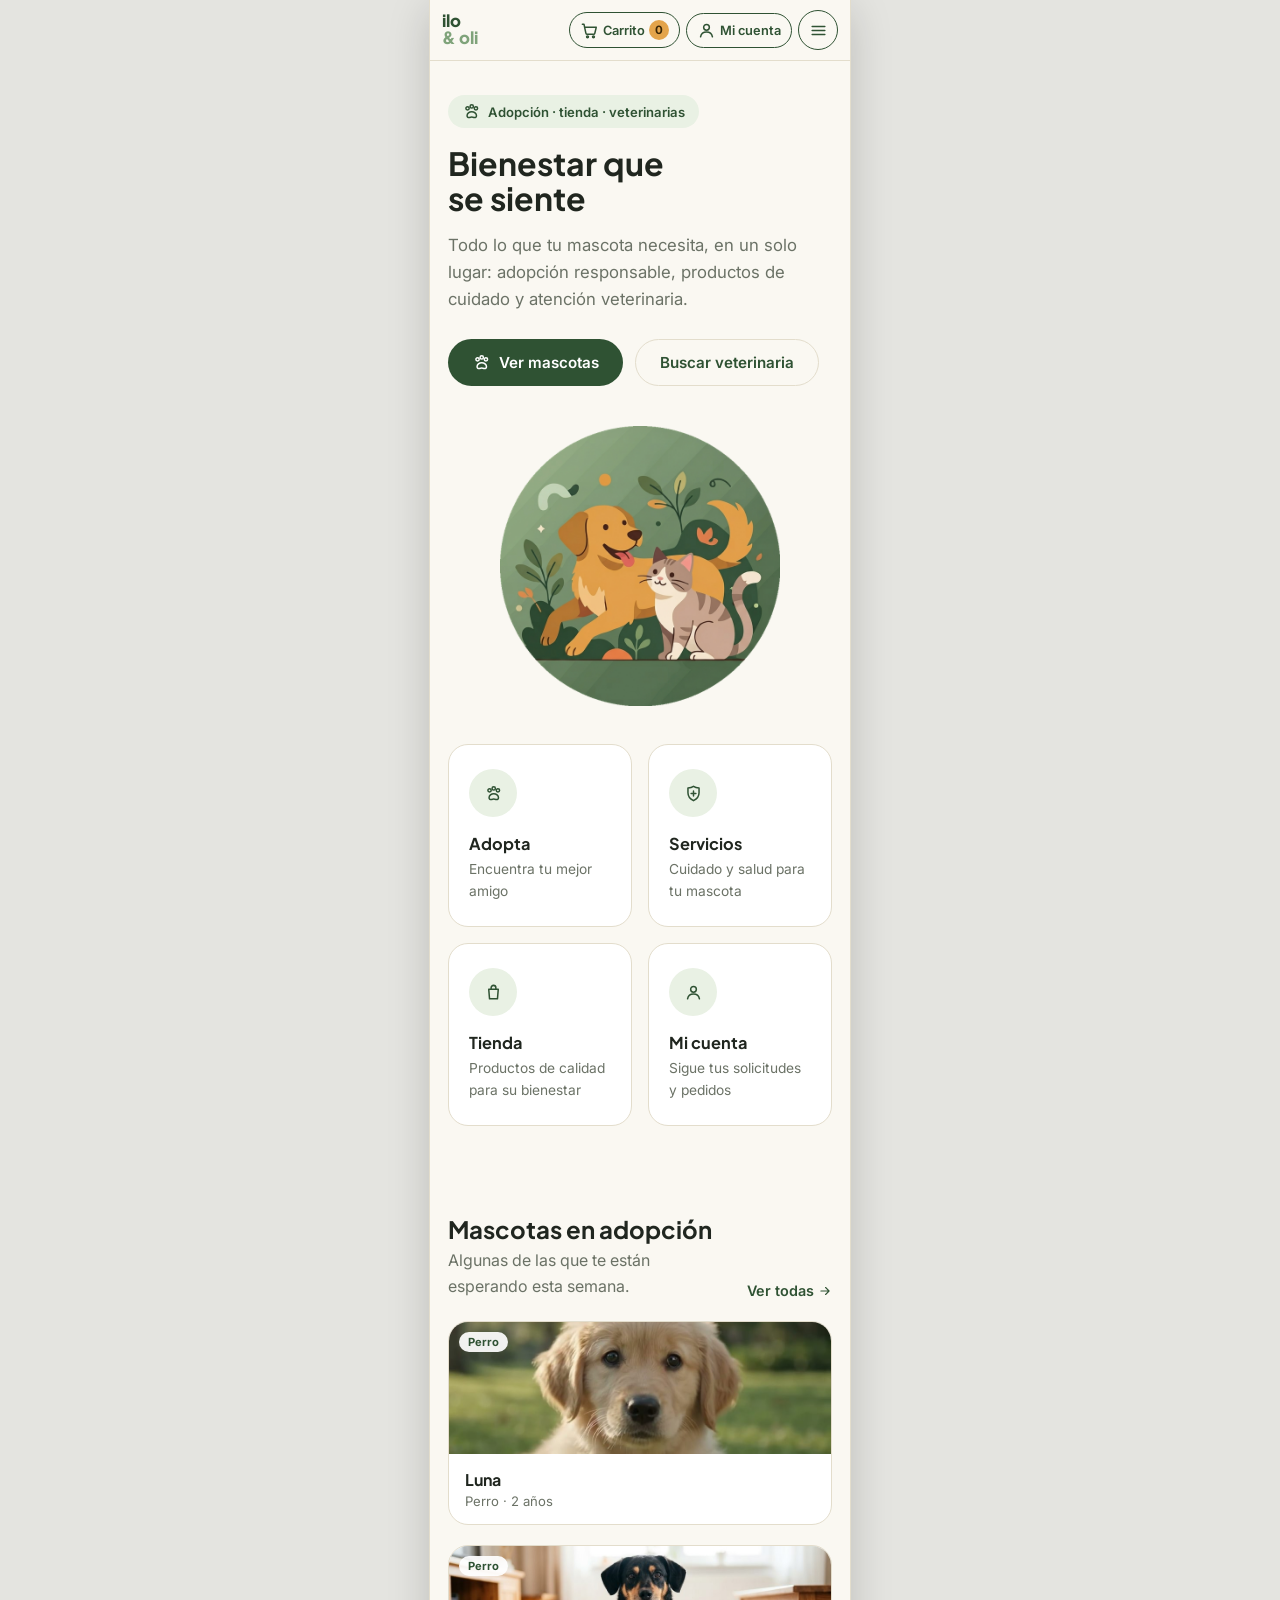
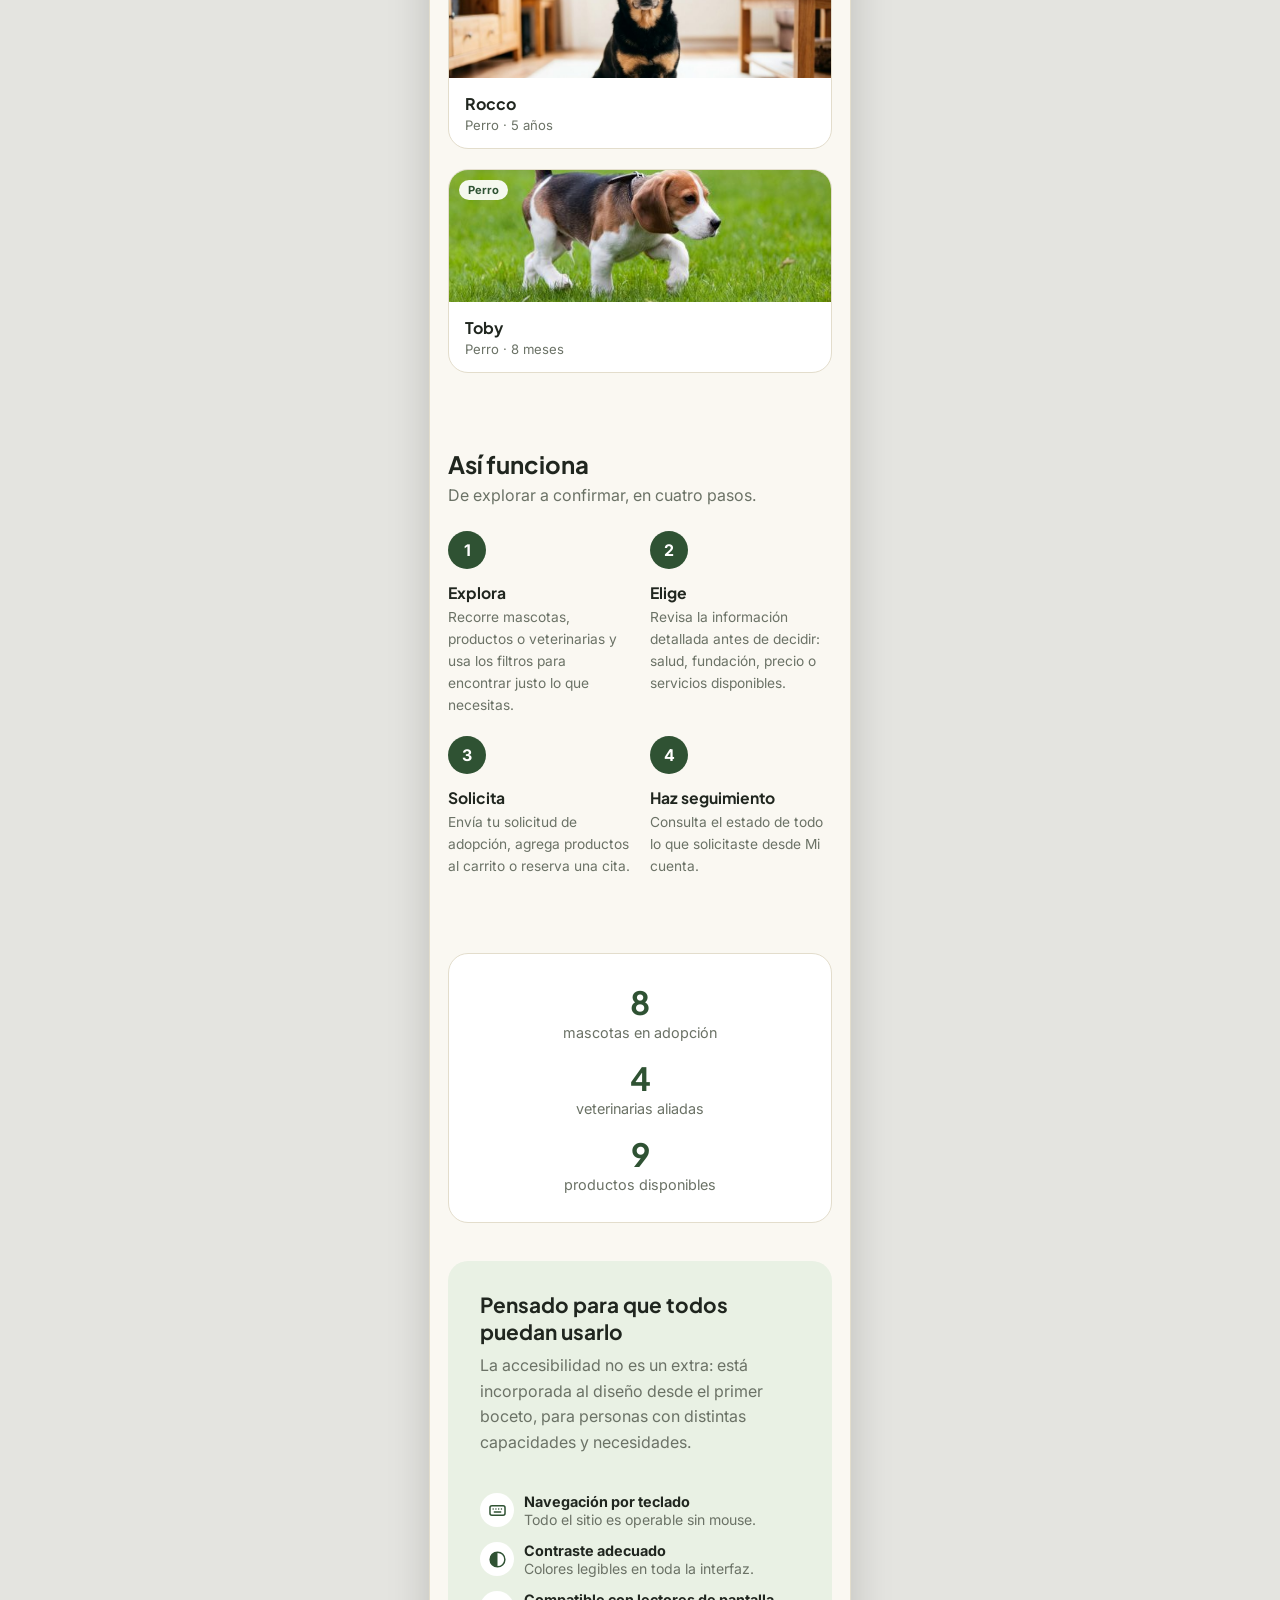
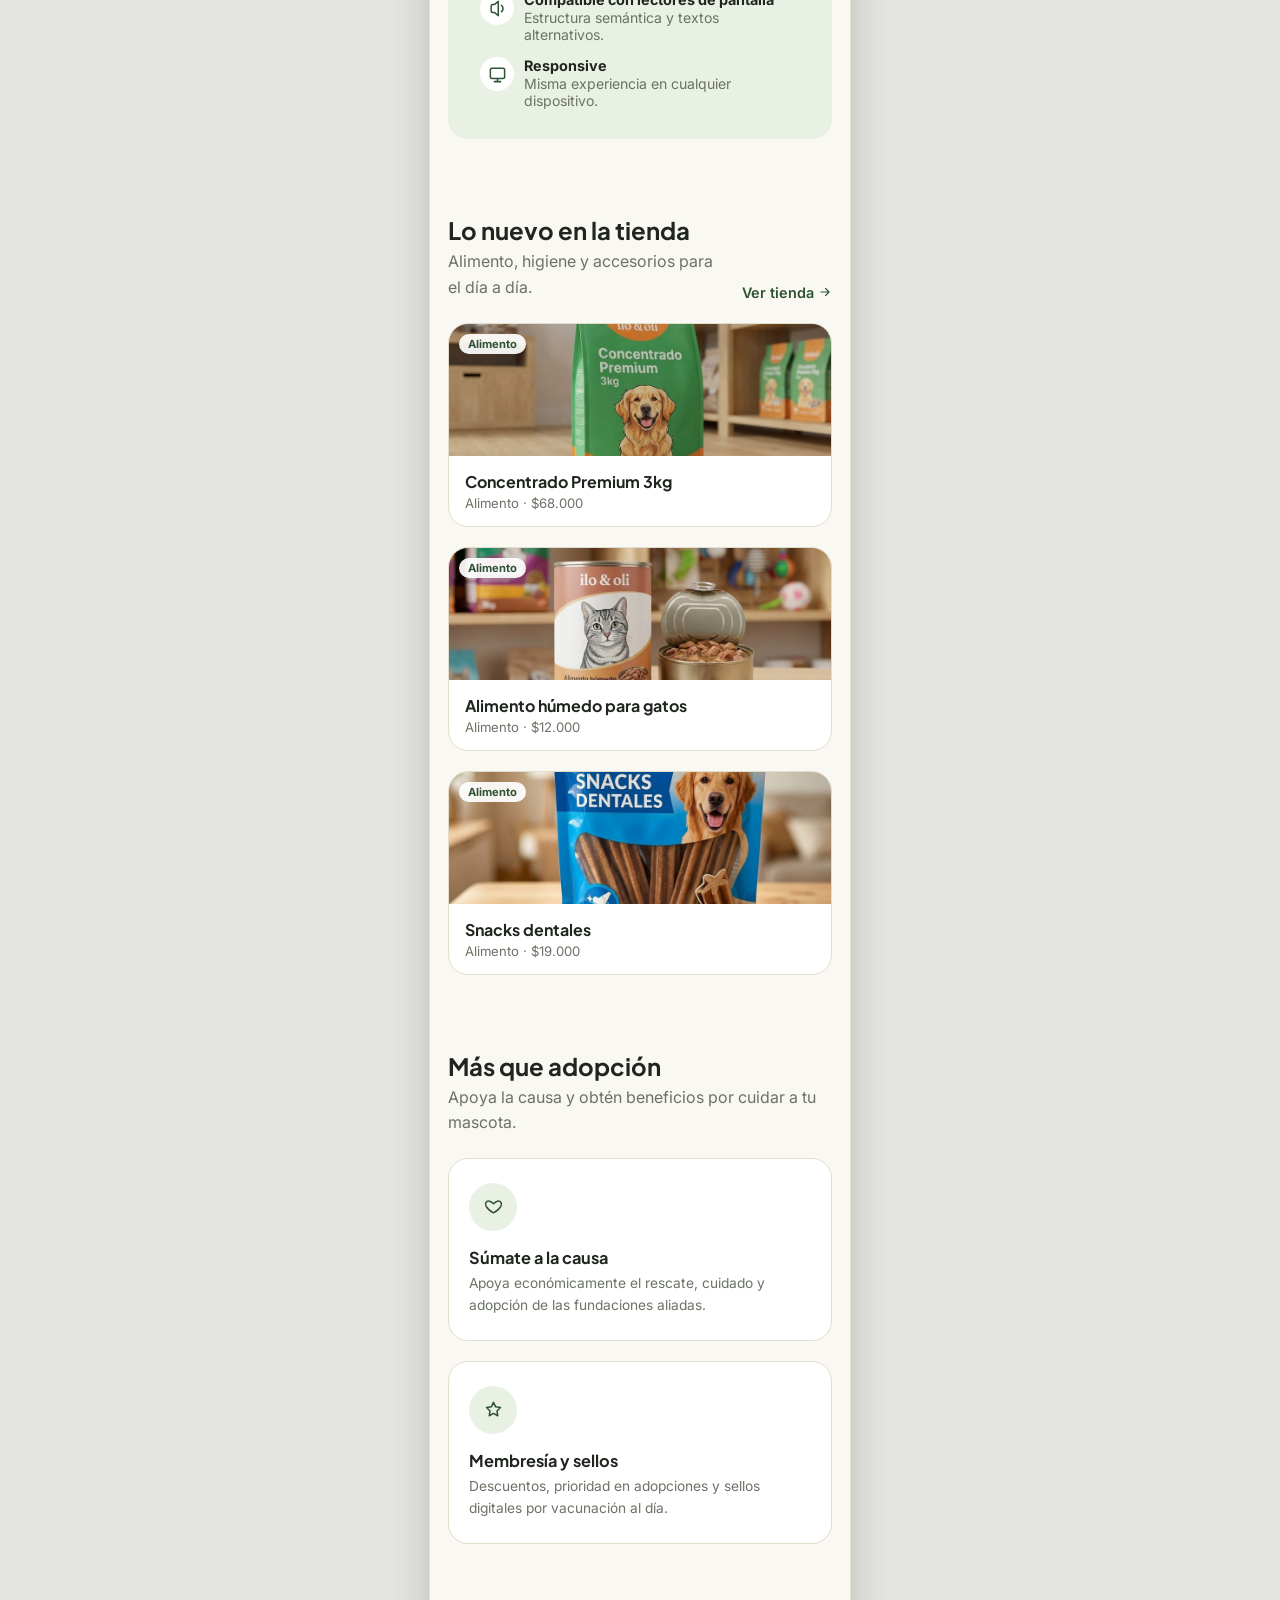
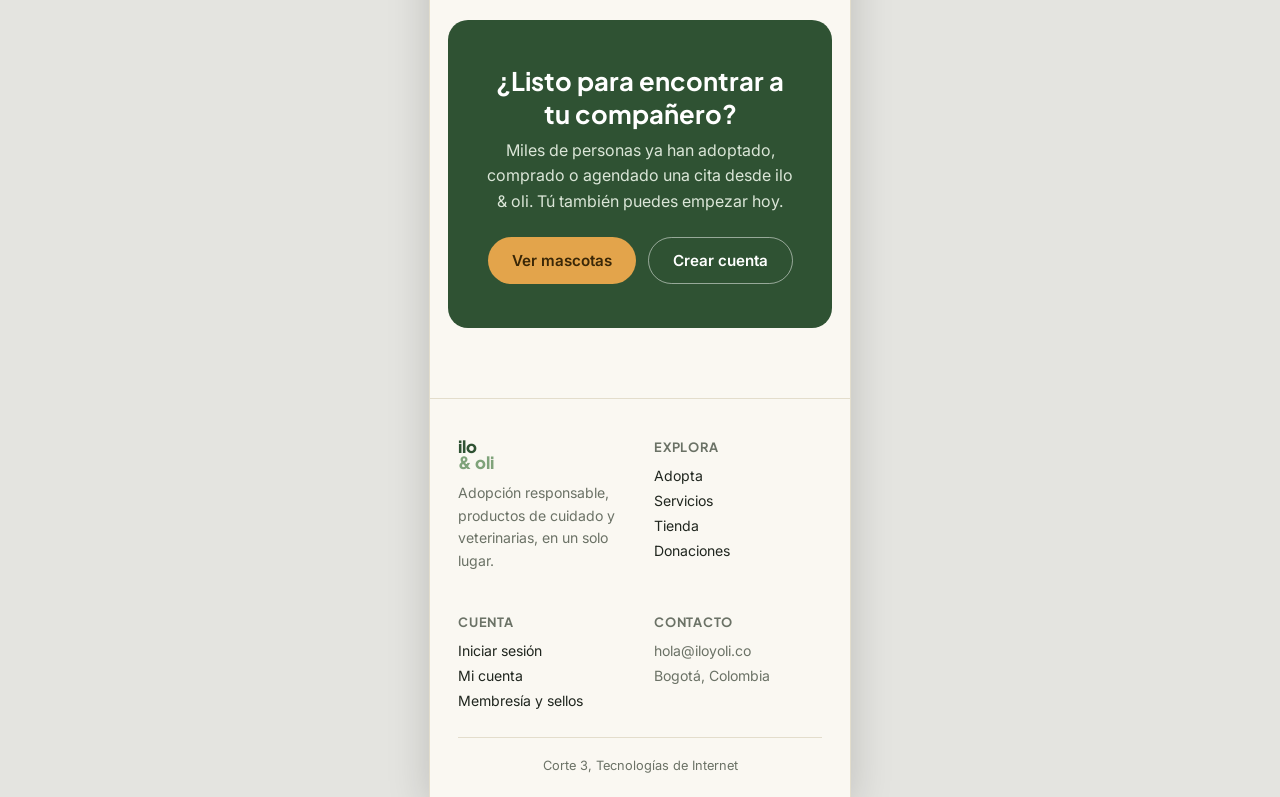
==== frontend/movil.html @ 6c26f2fb "Proyecto completo con frontend y backend" ====
<!DOCTYPE html>
<html lang="es">
<head>
<meta charset="UTF-8">
<meta name="viewport" content="width=device-width, initial-scale=1">
<title>ilo &amp; oli</title>
<link href="https://fonts.googleapis.com/css2?family=Plus+Jakarta+Sans:wght@500;700;800&family=Inter:wght@400;500;600&display=swap" rel="stylesheet">
<link rel="stylesheet" href="estilos_movil.css">
<link rel="stylesheet" href="dinamico.css">
</head>
<body>

<a class="saltar" href="#contenido">Saltar al contenido principal</a>

<!-- Un radio por pantalla: el que está marcado decide qué pantalla se ve -->
<input type="radio" name="pantalla" id="v-inicio" class="pantalla" tabindex="-1" aria-hidden="true" checked>
<input type="radio" name="pantalla" id="v-acceso" class="pantalla" tabindex="-1" aria-hidden="true">
<input type="radio" name="pantalla" id="v-registro" class="pantalla" tabindex="-1" aria-hidden="true">
<input type="radio" name="pantalla" id="v-mascotas" class="pantalla" tabindex="-1" aria-hidden="true">
<input type="radio" name="pantalla" id="v-mascota" class="pantalla" tabindex="-1" aria-hidden="true">
<input type="radio" name="pantalla" id="v-form-adopcion" class="pantalla" tabindex="-1" aria-hidden="true">
<input type="radio" name="pantalla" id="v-conf-adopcion" class="pantalla" tabindex="-1" aria-hidden="true">
<input type="radio" name="pantalla" id="v-tienda" class="pantalla" tabindex="-1" aria-hidden="true">
<input type="radio" name="pantalla" id="v-producto" class="pantalla" tabindex="-1" aria-hidden="true">
<input type="radio" name="pantalla" id="v-carrito" class="pantalla" tabindex="-1" aria-hidden="true">
<input type="radio" name="pantalla" id="v-pago" class="pantalla" tabindex="-1" aria-hidden="true">
<input type="radio" name="pantalla" id="v-conf-pedido" class="pantalla" tabindex="-1" aria-hidden="true">
<input type="radio" name="pantalla" id="v-veterinarias" class="pantalla" tabindex="-1" aria-hidden="true">
<input type="radio" name="pantalla" id="v-vet" class="pantalla" tabindex="-1" aria-hidden="true">
<input type="radio" name="pantalla" id="v-form-cita" class="pantalla" tabindex="-1" aria-hidden="true">
<input type="radio" name="pantalla" id="v-conf-cita" class="pantalla" tabindex="-1" aria-hidden="true">
<input type="radio" name="pantalla" id="v-cuenta" class="pantalla" tabindex="-1" aria-hidden="true">
<input type="radio" name="pantalla" id="v-membresia" class="pantalla" tabindex="-1" aria-hidden="true">
<input type="radio" name="pantalla" id="v-donaciones" class="pantalla" tabindex="-1" aria-hidden="true">
<input type="radio" name="pantalla" id="v-conf-donacion" class="pantalla" tabindex="-1" aria-hidden="true">
<input type="radio" name="pantalla" id="v-mascota-rocco" class="pantalla" tabindex="-1" aria-hidden="true">
<input type="radio" name="pantalla" id="v-mascota-toby" class="pantalla" tabindex="-1" aria-hidden="true">
<input type="radio" name="pantalla" id="v-mascota-mishi" class="pantalla" tabindex="-1" aria-hidden="true">
<input type="radio" name="pantalla" id="v-mascota-simon" class="pantalla" tabindex="-1" aria-hidden="true">
<input type="radio" name="pantalla" id="v-mascota-nube" class="pantalla" tabindex="-1" aria-hidden="true">
<input type="radio" name="pantalla" id="v-mascota-max" class="pantalla" tabindex="-1" aria-hidden="true">
<input type="radio" name="pantalla" id="v-mascota-bella" class="pantalla" tabindex="-1" aria-hidden="true">
<input type="radio" name="pantalla" id="v-form-adopcion-rocco" class="pantalla" tabindex="-1" aria-hidden="true">
<input type="radio" name="pantalla" id="v-form-adopcion-toby" class="pantalla" tabindex="-1" aria-hidden="true">
<input type="radio" name="pantalla" id="v-form-adopcion-mishi" class="pantalla" tabindex="-1" aria-hidden="true">
<input type="radio" name="pantalla" id="v-form-adopcion-simon" class="pantalla" tabindex="-1" aria-hidden="true">
<input type="radio" name="pantalla" id="v-form-adopcion-nube" class="pantalla" tabindex="-1" aria-hidden="true">
<input type="radio" name="pantalla" id="v-form-adopcion-max" class="pantalla" tabindex="-1" aria-hidden="true">
<input type="radio" name="pantalla" id="v-form-adopcion-bella" class="pantalla" tabindex="-1" aria-hidden="true">
<input type="radio" name="pantalla" id="v-producto-humedo" class="pantalla" tabindex="-1" aria-hidden="true">
<input type="radio" name="pantalla" id="v-producto-snacks" class="pantalla" tabindex="-1" aria-hidden="true">
<input type="radio" name="pantalla" id="v-producto-shampoo" class="pantalla" tabindex="-1" aria-hidden="true">
<input type="radio" name="pantalla" id="v-producto-toallitas" class="pantalla" tabindex="-1" aria-hidden="true">
<input type="radio" name="pantalla" id="v-producto-arena" class="pantalla" tabindex="-1" aria-hidden="true">
<input type="radio" name="pantalla" id="v-producto-correa" class="pantalla" tabindex="-1" aria-hidden="true">
<input type="radio" name="pantalla" id="v-producto-rascador" class="pantalla" tabindex="-1" aria-hidden="true">
<input type="radio" name="pantalla" id="v-producto-cama" class="pantalla" tabindex="-1" aria-hidden="true">
<input type="radio" name="pantalla" id="v-vet-patitas" class="pantalla" tabindex="-1" aria-hidden="true">
<input type="radio" name="pantalla" id="v-vet-norte" class="pantalla" tabindex="-1" aria-hidden="true">
<input type="radio" name="pantalla" id="v-vet-refugio" class="pantalla" tabindex="-1" aria-hidden="true">
<input type="radio" name="pantalla" id="v-form-cita-patitas" class="pantalla" tabindex="-1" aria-hidden="true">
<input type="radio" name="pantalla" id="v-form-cita-norte" class="pantalla" tabindex="-1" aria-hidden="true">
<input type="radio" name="pantalla" id="v-form-cita-refugio" class="pantalla" tabindex="-1" aria-hidden="true">
<input type="radio" name="pantalla" id="v-conf-perfil" class="pantalla" tabindex="-1" aria-hidden="true">
<input type="radio" name="pantalla" id="v-conf-membresia" class="pantalla" tabindex="-1" aria-hidden="true">
<input type="radio" name="pantalla" id="v-conf-sello" class="pantalla" tabindex="-1" aria-hidden="true">
<input type="radio" name="pantalla" id="v-adm-resumen" class="pantalla" tabindex="-1" aria-hidden="true">
<input type="radio" name="pantalla" id="v-adm-solicitudes" class="pantalla" tabindex="-1" aria-hidden="true">
<input type="radio" name="pantalla" id="v-adm-conf-aprobada" class="pantalla" tabindex="-1" aria-hidden="true">
<input type="radio" name="pantalla" id="v-adm-conf-rechazada" class="pantalla" tabindex="-1" aria-hidden="true">
<input type="radio" name="pantalla" id="v-adm-inventarios" class="pantalla" tabindex="-1" aria-hidden="true">
<input type="radio" name="pantalla" id="v-adm-mascota-nueva" class="pantalla" tabindex="-1" aria-hidden="true">
<input type="radio" name="pantalla" id="v-adm-producto-nuevo" class="pantalla" tabindex="-1" aria-hidden="true">
<input type="radio" name="pantalla" id="v-adm-conf-inventario" class="pantalla" tabindex="-1" aria-hidden="true">
<input type="radio" name="pantalla" id="v-adm-ingresos" class="pantalla" tabindex="-1" aria-hidden="true">
<input type="radio" name="pantalla" id="v-adm-sellos" class="pantalla" tabindex="-1" aria-hidden="true">
<input type="radio" name="pantalla" id="v-adm-config" class="pantalla" tabindex="-1" aria-hidden="true">

<!-- Íconos reutilizables -->
<svg width="0" height="0" style="position:absolute" aria-hidden="true">
  <symbol id="paw" viewBox="0 0 24 24"><circle cx="7" cy="8" r="2.1"/><circle cx="12.3" cy="5.6" r="2.1"/><circle cx="17.6" cy="8" r="2.1"/><path d="M12.3 12.2c3.2 0 6 2.5 6 5.2 0 1.7-1.5 2.7-3.3 2.1-1.8-.6-3.5-.6-5.3 0-1.8.6-3.3-.4-3.3-2.1 0-2.7 2.7-5.2 5.9-5.2z"/></symbol>
  <symbol id="bolsa" viewBox="0 0 24 24"><path d="M6 8h12l-1 12H7L6 8z"/><path d="M9 8V6a3 3 0 016 0v2"/></symbol>
  <symbol id="cruz" viewBox="0 0 24 24"><path d="M12 3c2 1.5 4 2 7 2v6c0 5-3 8-7 10-4-2-7-5-7-10V5c3 0 5-.5 7-2z"/><path d="M12 9v6M9 12h6"/></symbol>
  <symbol id="persona" viewBox="0 0 24 24"><circle cx="12" cy="8" r="3.6"/><path d="M4.5 20c.8-4 3.8-6 7.5-6s6.7 2 7.5 6"/></symbol>
  <symbol id="corazon" viewBox="0 0 24 24"><path d="M12 20s-7-4.2-9.3-8.3C1 8.3 2.6 5 6 5c2 0 3.5 1.1 6 3.6C14.5 6.1 16 5 18 5c3.4 0 5 3.3 3.3 6.7C19 15.8 12 20 12 20z"/></symbol>
  <symbol id="estrella" viewBox="0 0 24 24"><path d="M12 3l2.7 5.6 6.1.9-4.4 4.3 1 6.1L12 17l-5.4 2.9 1-6.1L3.2 9.5l6.1-.9z"/></symbol>
  <symbol id="check" viewBox="0 0 24 24"><circle cx="12" cy="12" r="9.3"/><path d="M8 12.3l2.6 2.6L16 9.5"/></symbol>
  <symbol id="ico-carrito" viewBox="0 0 24 24"><path d="M3 4h2l2.4 11.2a2 2 0 002 1.6h7.4a2 2 0 002-1.6L20.5 8H6"/><circle cx="9.5" cy="20" r="1.2"/><circle cx="17" cy="20" r="1.2"/></symbol>
  <symbol id="lupa" viewBox="0 0 24 24"><circle cx="11" cy="11" r="7.3"/><path d="M21 21l-4.6-4.6"/></symbol>
  <symbol id="flecha" viewBox="0 0 24 24"><path d="M5 12h14M13 6l6 6-6 6"/></symbol>
  <symbol id="atras" viewBox="0 0 24 24"><path d="M19 12H5M11 6l-6 6 6 6"/></symbol>
  <symbol id="reloj" viewBox="0 0 24 24"><circle cx="12" cy="12" r="9.3"/><path d="M12 7v5.3l3.6 2.1"/></symbol>
  <symbol id="pin" viewBox="0 0 24 24"><path d="M12 21s7-6.1 7-11.6A7 7 0 005 9.4C5 14.9 12 21 12 21z"/><circle cx="12" cy="9.4" r="2.4"/></symbol>
  <symbol id="telefono" viewBox="0 0 24 24"><path d="M5.5 4h3l1.5 4.5-2 1.7a12 12 0 006.8 6.8l1.7-2 4.5 1.5v3c0 1-1 1.8-2 1.6-11-1.3-14.3-9.5-15.5-15.6C3.3 4.8 4.4 4 5.5 4z"/></symbol>
  <symbol id="calendario" viewBox="0 0 24 24"><rect x="3.5" y="5" width="17" height="15.5" rx="2.5"/><path d="M8 3v4M16 3v4M3.5 10h17"/></symbol>
  <symbol id="tarjeta" viewBox="0 0 24 24"><rect x="2.5" y="5.5" width="19" height="13" rx="2.2"/><path d="M2.5 9.5h19"/></symbol>
  <symbol id="teclado" viewBox="0 0 24 24"><rect x="2.5" y="6" width="19" height="12" rx="2.5"/><path d="M6.5 10h.01M10 10h.01M13.5 10h.01M17 10h.01M8 14h8"/></symbol>
  <symbol id="contraste" viewBox="0 0 24 24"><circle cx="12" cy="12" r="9.3"/><path d="M12 2.7a9.3 9.3 0 000 18.6z" fill="currentColor" stroke="none"/></symbol>
  <symbol id="altavoz" viewBox="0 0 24 24"><path d="M4 15V9a2 2 0 012-2h2l5-4v18l-5-4H6a2 2 0 01-2-2z"/><path d="M17 8a5 5 0 010 8"/></symbol>
  <symbol id="documento" viewBox="0 0 24 24"><path d="M7 3h7l5 5v13H7z"/><path d="M14 3v5h5M10 13h6M10 17h6"/></symbol>
  <symbol id="menu" viewBox="0 0 24 24"><path d="M4 7h16M4 12h16M4 17h16"/></symbol>
  <symbol id="cerrar" viewBox="0 0 24 24"><path d="M6 6l12 12M18 6L6 18"/></symbol>
  <symbol id="pantalla" viewBox="0 0 24 24"><rect x="3" y="4" width="18" height="13" rx="2"/><path d="M8 21h8M12 17v4"/></symbol>
</svg>

<nav class="nav-usuario" aria-label="Principal">
  <label class="logo" for="v-inicio" role="link" tabindex="0" aria-label="ilo y oli, ir al inicio"><span>ilo</span><span>&amp; oli</span></label>
  <div class="links" id="links-usuario">
    <label for="v-mascotas" role="link" tabindex="0">Adopta</label>
    <label for="v-veterinarias" role="link" tabindex="0">Servicios</label>
    <label for="v-tienda" role="link" tabindex="0">Tienda</label>
    <label for="v-donaciones" role="link" tabindex="0">Donaciones</label>
  </div>
  <label class="btn-cuenta" for="v-carrito" role="link" tabindex="0" aria-label="Carrito, 3 productos"><svg class="icon" aria-hidden="true" focusable="false"><use href="#ico-carrito"/></svg>Carrito <span class="contador" aria-hidden="true">3</span></label>
  <label class="btn-cuenta" for="v-cuenta" role="link" tabindex="0"><svg class="icon" aria-hidden="true" focusable="false"><use href="#persona"/></svg>Mi cuenta</label>
  <button type="button" class="menu-btn" aria-label="Abrir menú" aria-expanded="false" aria-controls="links-usuario"><svg class="icon ic-menu" aria-hidden="true" focusable="false"><use href="#menu"/></svg><svg class="icon ic-cerrar" aria-hidden="true" focusable="false"><use href="#cerrar"/></svg></button>
</nav>

<nav class="nav-admin" aria-label="Administración">
  <label class="logo" for="v-adm-resumen" role="link" tabindex="0" aria-label="ilo y oli, ir al panel de administración"><span>ilo</span><span>&amp; oli</span></label>
  <div class="links" id="links-admin">
    <label for="v-adm-resumen" role="link" tabindex="0">Estadísticas</label>
    <label for="v-adm-solicitudes" role="link" tabindex="0">Solicitudes</label>
    <label for="v-adm-inventarios" role="link" tabindex="0">Inventarios</label>
    <label for="v-adm-ingresos" role="link" tabindex="0">Ingresos</label>
    <label for="v-adm-sellos" role="link" tabindex="0">Sellos y membresía</label>
  </div>
  <label class="btn-cuenta" for="v-adm-config" role="link" tabindex="0"><svg class="icon" aria-hidden="true" focusable="false"><use href="#persona"/></svg>Mi cuenta</label>
  <button type="button" class="menu-btn" aria-label="Abrir menú" aria-expanded="false" aria-controls="links-admin"><svg class="icon ic-menu" aria-hidden="true" focusable="false"><use href="#menu"/></svg><svg class="icon ic-cerrar" aria-hidden="true" focusable="false"><use href="#cerrar"/></svg></button>
</nav>

<main id="contenido" tabindex="-1">

  <!-- ===== INICIO ===== -->
  <section class="vista" id="inicio" aria-label="Inicio">
    <div class="hero">
      <div>
        <span class="etiqueta"><svg class="icon" aria-hidden="true" focusable="false"><use href="#paw"/></svg> Adopción · tienda · veterinarias</span>
        <h1>Bienestar que<br>se siente</h1>
        <p class="intro">Todo lo que tu mascota necesita, en un solo lugar: adopción responsable, productos de cuidado y atención veterinaria.</p>
        <div class="botones">
          <label class="btn" for="v-mascotas" role="link" tabindex="0"><svg class="icon" aria-hidden="true" focusable="false"><use href="#paw"/></svg> Ver mascotas</label>
          <label class="btn borde" for="v-veterinarias" role="link" tabindex="0">Buscar veterinaria</label>
        </div>
      </div>
      <img class="ilustracion" src="img/inicio-movil.png" alt="Un perro y un gato juntos" width="420" height="420">
    </div>

    <div class="accesos">
      <label class="acceso" for="v-mascotas" role="link" tabindex="0"><div class="circulo"><svg class="icon" aria-hidden="true" focusable="false"><use href="#paw"/></svg></div><h3>Adopta</h3><p>Encuentra tu mejor amigo</p></label>
      <label class="acceso" for="v-veterinarias" role="link" tabindex="0"><div class="circulo"><svg class="icon" aria-hidden="true" focusable="false"><use href="#cruz"/></svg></div><h3>Servicios</h3><p>Cuidado y salud para tu mascota</p></label>
      <label class="acceso" for="v-tienda" role="link" tabindex="0"><div class="circulo"><svg class="icon" aria-hidden="true" focusable="false"><use href="#bolsa"/></svg></div><h3>Tienda</h3><p>Productos de calidad para su bienestar</p></label>
      <label class="acceso" for="v-cuenta" role="link" tabindex="0"><div class="circulo"><svg class="icon" aria-hidden="true" focusable="false"><use href="#persona"/></svg></div><h3>Mi cuenta</h3><p>Sigue tus solicitudes y pedidos</p></label>
    </div>

    <section class="bloque">
      <div class="bloque-titulo">
        <div><h2>Mascotas en adopción</h2><p>Algunas de las que te están esperando esta semana.</p></div>
        <label class="ver-mas" for="v-mascotas" role="link" tabindex="0">Ver todas <svg class="icon" aria-hidden="true" focusable="false"><use href="#flecha"/></svg></label>
      </div>
      <div class="grilla">
        <label class="tarjeta" for="v-mascota" role="link" tabindex="0"><div class="imagen"><span class="tag">Perro</span><img src="img/mascota-luna-mini-movil.jpg" alt="Luna, perra de pelaje dorado mirando a la cámara" loading="lazy"></div><div class="texto"><h4>Luna</h4><div class="meta">Perro · 2 años</div></div></label>
        <label class="tarjeta" for="v-mascota-rocco" role="link" tabindex="0"><div class="imagen"><span class="tag">Perro</span><img src="img/mascota-rocco-mini-movil.jpg" alt="Rocco, perro negro con marcas color canela, sentado" loading="lazy"></div><div class="texto"><h4>Rocco</h4><div class="meta">Perro · 5 años</div></div></label>
        <label class="tarjeta" for="v-mascota-toby" role="link" tabindex="0"><div class="imagen"><span class="tag">Perro</span><img src="img/mascota-toby-mini-movil.jpg" alt="Toby, cachorro beagle" loading="lazy"></div><div class="texto"><h4>Toby</h4><div class="meta">Perro · 8 meses</div></div></label>
      </div>
    </section>

    <section class="bloque">
      <div class="bloque-titulo"><div><h2>Así funciona</h2><p>De explorar a confirmar, en cuatro pasos.</p></div></div>
      <div class="pasos">
        <div class="paso"><div class="num">1</div><h3>Explora</h3><p>Recorre mascotas, productos o veterinarias y usa los filtros para encontrar justo lo que necesitas.</p></div>
        <div class="paso"><div class="num">2</div><h3>Elige</h3><p>Revisa la información detallada antes de decidir: salud, fundación, precio o servicios disponibles.</p></div>
        <div class="paso"><div class="num">3</div><h3>Solicita</h3><p>Envía tu solicitud de adopción, agrega productos al carrito o reserva una cita.</p></div>
        <div class="paso"><div class="num">4</div><h3>Haz seguimiento</h3><p>Consulta el estado de todo lo que solicitaste desde Mi cuenta.</p></div>
      </div>
    </section>

    <div class="cifras">
      <div><strong>8</strong><span>mascotas en adopción</span></div>
      <div><strong>4</strong><span>veterinarias aliadas</span></div>
      <div><strong>9</strong><span>productos disponibles</span></div>
    </div>

    <div class="accesibilidad">
      <div>
        <h2>Pensado para que todos puedan usarlo</h2>
        <p>La accesibilidad no es un extra: está incorporada al diseño desde el primer boceto, para personas con distintas capacidades y necesidades.</p>
      </div>
      <ul>
        <li><span class="circulo"><svg class="icon" aria-hidden="true" focusable="false"><use href="#teclado"/></svg></span><div><b>Navegación por teclado</b>Todo el sitio es operable sin mouse.</div></li>
        <li><span class="circulo"><svg class="icon" aria-hidden="true" focusable="false"><use href="#contraste"/></svg></span><div><b>Contraste adecuado</b>Colores legibles en toda la interfaz.</div></li>
        <li><span class="circulo"><svg class="icon" aria-hidden="true" focusable="false"><use href="#altavoz"/></svg></span><div><b>Compatible con lectores de pantalla</b>Estructura semántica y textos alternativos.</div></li>
        <li><span class="circulo"><svg class="icon" aria-hidden="true" focusable="false"><use href="#pantalla"/></svg></span><div><b>Responsive</b>Misma experiencia en cualquier dispositivo.</div></li>
      </ul>
    </div>

    <section class="bloque">
      <div class="bloque-titulo">
        <div><h2>Lo nuevo en la tienda</h2><p>Alimento, higiene y accesorios para el día a día.</p></div>
        <label class="ver-mas" for="v-tienda" role="link" tabindex="0">Ver tienda <svg class="icon" aria-hidden="true" focusable="false"><use href="#flecha"/></svg></label>
      </div>
      <div class="grilla">
        <label class="tarjeta" for="v-producto" role="link" tabindex="0"><div class="imagen"><span class="tag">Alimento</span><img src="img/producto-comida-mini-movil.jpg" alt="Bolsa de concentrado premium ilo & oli de 3 kg con un plato de croquetas" loading="lazy"></div><div class="texto"><h4>Concentrado Premium 3kg</h4><div class="meta">Alimento · $68.000</div></div></label>
        <label class="tarjeta" for="v-producto-humedo" role="link" tabindex="0"><div class="imagen"><span class="tag">Alimento</span><img src="img/producto-humedo-mini-movil.jpg" alt="Lata de alimento húmedo para gatos ilo & oli, abierta con una cuchara" loading="lazy"></div><div class="texto"><h4>Alimento húmedo para gatos</h4><div class="meta">Alimento · $12.000</div></div></label>
        <label class="tarjeta" for="v-producto-snacks" role="link" tabindex="0"><div class="imagen"><span class="tag">Alimento</span><img src="img/producto-snacks-mini-movil.jpg" alt="Bolsa de snacks dentales para perro con varias barritas sobre una mesa" loading="lazy"></div><div class="texto"><h4>Snacks dentales</h4><div class="meta">Alimento · $19.000</div></div></label>
      </div>
    </section>

    <section class="bloque">
      <div class="bloque-titulo"><div><h2>Más que adopción</h2><p>Apoya la causa y obtén beneficios por cuidar a tu mascota.</p></div></div>
      <div class="dos-col">
        <label class="acceso" for="v-donaciones" role="link" tabindex="0"><div class="circulo"><svg class="icon" aria-hidden="true" focusable="false"><use href="#corazon"/></svg></div><h3>Súmate a la causa</h3><p>Apoya económicamente el rescate, cuidado y adopción de las fundaciones aliadas.</p></label>
        <label class="acceso" for="v-membresia" role="link" tabindex="0"><div class="circulo"><svg class="icon" aria-hidden="true" focusable="false"><use href="#estrella"/></svg></div><h3>Membresía y sellos</h3><p>Descuentos, prioridad en adopciones y sellos digitales por vacunación al día.</p></label>
      </div>
    </section>

    <div class="banner">
      <h2>¿Listo para encontrar a tu compañero?</h2>
      <p>Miles de personas ya han adoptado, comprado o agendado una cita desde ilo &amp; oli. Tú también puedes empezar hoy.</p>
      <div class="botones">
        <label class="btn miel" for="v-mascotas" role="link" tabindex="0">Ver mascotas</label>
        <label class="btn borde" for="v-acceso" role="link" tabindex="0">Crear cuenta</label>
      </div>
    </div>
  </section>

  <!-- ===== ACCESO ===== -->
  <section class="vista" id="acceso" aria-label="Iniciar sesión">
    <h2>Accede a tu cuenta</h2>
    <p class="aviso-pago" role="status" hidden>Inicia sesión o crea tu cuenta para continuar con el pago. Tu carrito se conserva.</p>
    <div class="pestanas" role="tablist" aria-label="Acceso a la cuenta"><label class="activo" for="v-acceso" role="tab" id="tab-a-iniciar" aria-selected="true" tabindex="0">Iniciar sesión</label><label for="v-registro" role="tab" id="tab-a-registro" aria-selected="false" tabindex="-1">Registrarme</label></div>
    <div class="panel" role="tabpanel" aria-labelledby="tab-a-iniciar">
      <div class="campo"><label for="li-correo">Correo electrónico</label><input id="li-correo" autocomplete="email" type="email" placeholder="tú@correo.com"></div>
      <div class="campo"><label for="li-clave">Contraseña</label><input id="li-clave" autocomplete="current-password" type="password" placeholder="••••••••"></div>
      <label class="btn ancho" for="v-cuenta" role="button" tabindex="0" data-accion="login">Iniciar sesión</label>
    </div>
  </section>

  <section class="vista" id="registro" aria-label="Registro">
    <h2>Accede a tu cuenta</h2>
    <p class="aviso-pago" role="status" hidden>Inicia sesión o crea tu cuenta para continuar con el pago. Tu carrito se conserva.</p>
    <div class="pestanas" role="tablist" aria-label="Acceso a la cuenta"><label for="v-acceso" role="tab" id="tab-r-iniciar" aria-selected="false" tabindex="-1">Iniciar sesión</label><label class="activo" for="v-registro" role="tab" id="tab-r-registro" aria-selected="true" tabindex="0">Registrarme</label></div>
    <div class="panel" role="tabpanel" aria-labelledby="tab-r-registro">
      <div class="campo"><label for="re-nombre">Nombre</label><input id="re-nombre" autocomplete="name" type="text"></div>
      <div class="campo"><label for="re-correo">Correo electrónico</label><input id="re-correo" autocomplete="email" type="email"></div>
      <div class="campo"><label for="re-clave">Contraseña</label><input id="re-clave" autocomplete="new-password" type="password"></div>
      <label class="btn ancho" for="v-cuenta" role="button" tabindex="0" data-accion="registro">Crear cuenta</label>
    </div>
  </section>

  <!-- ===== ADOPCIÓN ===== -->
  <section class="vista" id="mascotas" aria-label="Mascotas en adopción">
    <div class="bloque">
      <div class="bloque-titulo"><div><h2>Mascotas disponibles</h2><p>Cada ficha trae lo necesario para una adopción informada.</p></div></div>
      <label class="buscador"><svg class="icon" aria-hidden="true" focusable="false"><use href="#lupa"/></svg><input type="text" placeholder="Buscar por nombre o especie..." aria-label="Buscar mascotas por nombre o especie"></label>
      <div class="filtros" role="group" aria-label="Filtrar mascotas por tipo">
        <button type="button" class="chip activo" aria-pressed="true">Todas</button><button type="button" class="chip" aria-pressed="false">Perros</button><button type="button" class="chip" aria-pressed="false">Gatos</button><button type="button" class="chip" aria-pressed="false">Asistencia</button>
      </div>
      <div class="grilla">
        <label class="tarjeta" for="v-mascota" role="link" tabindex="0"><div class="imagen"><span class="tag">Perro</span><img src="img/mascota-luna-mini-movil.jpg" alt="Luna, perra de pelaje dorado mirando a la cámara" loading="lazy"></div><div class="texto"><h4>Luna</h4><div class="meta">Perro · 2 años</div></div></label>
        <label class="tarjeta" for="v-mascota-rocco" role="link" tabindex="0"><div class="imagen"><span class="tag">Perro</span><img src="img/mascota-rocco-mini-movil.jpg" alt="Rocco, perro negro con marcas color canela, sentado" loading="lazy"></div><div class="texto"><h4>Rocco</h4><div class="meta">Perro · 5 años</div></div></label>
        <label class="tarjeta" for="v-mascota-toby" role="link" tabindex="0"><div class="imagen"><span class="tag">Perro</span><img src="img/mascota-toby-mini-movil.jpg" alt="Toby, cachorro beagle" loading="lazy"></div><div class="texto"><h4>Toby</h4><div class="meta">Perro · 8 meses</div></div></label>
        <label class="tarjeta" for="v-mascota-mishi" role="link" tabindex="0"><div class="imagen"><span class="tag">Gato</span><img src="img/mascota-mishi-mini-movil.jpg" alt="Mishi, gata siamesa de ojos azules" loading="lazy"></div><div class="texto"><h4>Mishi</h4><div class="meta">Gato · 1 año</div></div></label>
        <label class="tarjeta" for="v-mascota-simon" role="link" tabindex="0"><div class="imagen"><span class="tag">Gato</span><img src="img/mascota-simon-mini-movil.jpg" alt="Simón, gato gris de pelo largo" loading="lazy"></div><div class="texto"><h4>Simón</h4><div class="meta">Gato · 3 años</div></div></label>
        <label class="tarjeta" for="v-mascota-nube" role="link" tabindex="0"><div class="imagen"><span class="tag">Gato</span><img src="img/mascota-nube-mini-movil.jpg" alt="Nube, gatita blanca de ojos azules" loading="lazy"></div><div class="texto"><h4>Nube</h4><div class="meta">Gato · 6 meses</div></div></label>
        <label class="tarjeta" for="v-mascota-max" role="link" tabindex="0"><div class="imagen"><span class="tag">Perro de asistencia</span><img src="img/mascota-max-mini-movil.jpg" alt="Max, perro de asistencia labrador negro con arnés" loading="lazy"></div><div class="texto"><h4>Max</h4><div class="meta">Perro de asistencia · 4 años</div></div></label>
        <label class="tarjeta" for="v-mascota-bella" role="link" tabindex="0"><div class="imagen"><span class="tag">Perro de asistencia</span><img src="img/mascota-bella-mini-movil.jpg" alt="Bella, perro de asistencia labrador dorado con chaleco" loading="lazy"></div><div class="texto"><h4>Bella</h4><div class="meta">Perro de asistencia · 3 años</div></div></label>
      </div>
    </div>
  </section>

  <section class="vista" id="mascota" aria-label="Detalle de mascota">
    <label class="volver" for="v-mascotas" role="link" tabindex="0"><svg class="icon" aria-hidden="true" focusable="false"><use href="#atras"/></svg> Volver al catálogo</label>
    <div class="detalle">
      <div class="foto"><img src="img/mascota-luna-movil.jpg" alt="Luna, perra de pelaje dorado mirando a la cámara" loading="lazy"></div>
      <div>
        <h2>Luna</h2>
        <div>
          <span class="badge"><svg class="icon" aria-hidden="true" focusable="false"><use href="#paw"/></svg> Perro</span>
          <span class="badge"><svg class="icon" aria-hidden="true" focusable="false"><use href="#reloj"/></svg> 2 años</span>
          <span class="badge"><svg class="icon" aria-hidden="true" focusable="false"><use href="#check"/></svg> Disponible</span>
        </div>
        <dl>
          <dt>Santuario / fundación</dt><dd>Fundación Huellas</dd>
          <dt>Estado de salud</dt><dd>Vacunada y esterilizada</dd>
          <dt>Tamaño</dt><dd>Mediano</dd>
          <dt>Temperamento</dt><dd>Activa, cariñosa, buena con niños y otros perros.</dd>
        </dl>
        <p>Mascota sociable, se lleva bien con niños y otras mascotas. Ideal para hogares con espacio para jugar.</p>
        <label class="btn miel" for="v-form-adopcion" role="link" tabindex="0"><svg class="icon" aria-hidden="true" focusable="false"><use href="#corazon"/></svg> Solicitar adopción</label>
      </div>
    </div>
    <section class="bloque">
      <div class="bloque-titulo"><h2>Otras mascotas que también buscan hogar</h2></div>
      <div class="grilla">
        <label class="tarjeta" for="v-mascota-rocco" role="link" tabindex="0"><div class="imagen"><span class="tag">Perro</span><img src="img/mascota-rocco-mini-movil.jpg" alt="Rocco, perro negro con marcas color canela, sentado" loading="lazy"></div><div class="texto"><h4>Rocco</h4><div class="meta">Perro · 5 años</div></div></label>
        <label class="tarjeta" for="v-mascota-toby" role="link" tabindex="0"><div class="imagen"><span class="tag">Perro</span><img src="img/mascota-toby-mini-movil.jpg" alt="Toby, cachorro beagle" loading="lazy"></div><div class="texto"><h4>Toby</h4><div class="meta">Perro · 8 meses</div></div></label>
      </div>
    </section>
  </section>

  <section class="vista" id="form-adopcion" aria-label="Solicitud de adopción">
    <label class="volver" for="v-mascota" role="link" tabindex="0"><svg class="icon" aria-hidden="true" focusable="false"><use href="#atras"/></svg> Volver al detalle</label>
    <h2>Formulario de solicitud de adopción</h2>
    <p>Completa tus datos para iniciar el contacto con la fundación correspondiente.</p>
    <p style="font-weight:600; color:var(--verde)">Adopción de: Luna</p>
    <div class="panel">
      <div class="campo"><label for="ad-nombre">Nombre completo</label><input id="ad-nombre" autocomplete="name" type="text"></div>
      <div class="campo"><label for="ad-vivienda">Tipo de vivienda</label><select id="ad-vivienda"><option>Casa con patio</option><option>Apartamento</option></select></div>
      <div class="campo"><label for="ad-obs">Observaciones</label><textarea id="ad-obs" rows="3" placeholder="Cuéntale a la fundación por qué quieres adoptar"></textarea></div>
      <label class="btn ancho" data-accion="adoptar" for="v-conf-adopcion" role="button" tabindex="0">Enviar solicitud</label>
    </div>
  </section>

  <section class="vista" id="conf-adopcion" aria-label="Solicitud de adopción registrada">
    <div class="confirmacion">
      <div class="circulo"><svg class="icon" aria-hidden="true" focusable="false"><use href="#check"/></svg></div>
      <h2>Solicitud registrada</h2>
      <p>Tu solicitud de adopción quedó en estado <b>pendiente</b>. La fundación se pondrá en contacto contigo pronto.</p>
      <label class="btn borde" for="v-cuenta" role="link" tabindex="0">Ver estado en Mi cuenta</label>
    </div>
  </section>

  <!-- ===== TIENDA ===== -->
  <section class="vista" id="tienda" aria-label="Tienda">
    <div class="bloque">
      <div class="bloque-titulo"><div><h2>Catálogo de productos</h2><p>Alimentación, higiene y entretenimiento para tu mascota.</p></div></div>
      <label class="buscador"><svg class="icon" aria-hidden="true" focusable="false"><use href="#lupa"/></svg><input type="text" placeholder="Buscar producto..." aria-label="Buscar productos"></label>
      <div class="filtros" role="group" aria-label="Filtrar productos por categoría">
        <button type="button" class="chip activo" aria-pressed="true">Todas</button><button type="button" class="chip" aria-pressed="false">Alimento</button><button type="button" class="chip" aria-pressed="false">Higiene</button><button type="button" class="chip" aria-pressed="false">Accesorios</button>
      </div>
      <div class="grilla">
        <label class="tarjeta" for="v-producto" role="link" tabindex="0"><div class="imagen"><span class="tag">Alimento</span><img src="img/producto-comida-mini-movil.jpg" alt="Bolsa de concentrado premium ilo & oli de 3 kg con un plato de croquetas" loading="lazy"></div><div class="texto"><h4>Concentrado Premium 3kg</h4><div class="meta">Alimento · $68.000</div></div></label>
        <label class="tarjeta" for="v-producto-humedo" role="link" tabindex="0"><div class="imagen"><span class="tag">Alimento</span><img src="img/producto-humedo-mini-movil.jpg" alt="Lata de alimento húmedo para gatos ilo & oli, abierta con una cuchara" loading="lazy"></div><div class="texto"><h4>Alimento húmedo para gatos</h4><div class="meta">Alimento · $12.000</div></div></label>
        <label class="tarjeta" for="v-producto-snacks" role="link" tabindex="0"><div class="imagen"><span class="tag">Alimento</span><img src="img/producto-snacks-mini-movil.jpg" alt="Bolsa de snacks dentales para perro con varias barritas sobre una mesa" loading="lazy"></div><div class="texto"><h4>Snacks dentales</h4><div class="meta">Alimento · $19.000</div></div></label>
        <label class="tarjeta" for="v-producto-shampoo" role="link" tabindex="0"><div class="imagen"><span class="tag">Higiene</span><img src="img/producto-shampoo-mini-movil.jpg" alt="Frasco dosificador de shampoo hipoalergénico para mascotas" loading="lazy"></div><div class="texto"><h4>Shampoo hipoalergénico</h4><div class="meta">Higiene · $27.000</div></div></label>
        <label class="tarjeta" for="v-producto-toallitas" role="link" tabindex="0"><div class="imagen"><span class="tag">Higiene</span><img src="img/producto-toallitas-mini-movil.jpg" alt="Paquete de toallitas húmedas para mascotas" loading="lazy"></div><div class="texto"><h4>Toallitas húmedas</h4><div class="meta">Higiene · $15.000</div></div></label>
        <label class="tarjeta" for="v-producto-arena" role="link" tabindex="0"><div class="imagen"><span class="tag">Higiene</span><img src="img/producto-arena-mini-movil.jpg" alt="Bolsa de arena sanitaria aglomerante para gatos" loading="lazy"></div><div class="texto"><h4>Arena sanitaria aglomerante</h4><div class="meta">Higiene · $32.000</div></div></label>
        <label class="tarjeta" for="v-producto-correa" role="link" tabindex="0"><div class="imagen"><span class="tag">Accesorios</span><img src="img/producto-correa-mini-movil.jpg" alt="Correa reflectiva enrollada en colores rojo, naranja y verde" loading="lazy"></div><div class="texto"><h4>Correa reflectiva</h4><div class="meta">Accesorios · $35.000</div></div></label>
        <label class="tarjeta" for="v-producto-rascador" role="link" tabindex="0"><div class="imagen"><span class="tag">Accesorios</span><img src="img/producto-rascador-mini-movil.jpg" alt="Rascador de dos niveles para gatos con un gato asomándose" loading="lazy"></div><div class="texto"><h4>Rascador para gatos</h4><div class="meta">Accesorios · $89.000</div></div></label>
        <label class="tarjeta" for="v-producto-cama" role="link" tabindex="0"><div class="imagen"><span class="tag">Accesorios</span><img src="img/producto-cama-mini-movil.jpg" alt="Cama acolchada gris con interior blanco mullido" loading="lazy"></div><div class="texto"><h4>Cama acolchada mediana</h4><div class="meta">Accesorios · $75.000</div></div></label>
      </div>
    </div>
  </section>

  <section class="vista" id="producto" aria-label="Detalle de producto">
    <label class="volver" for="v-tienda" role="link" tabindex="0"><svg class="icon" aria-hidden="true" focusable="false"><use href="#atras"/></svg> Volver al catálogo</label>
    <div class="detalle">
      <div class="foto"><img src="img/producto-comida-movil.jpg" alt="Bolsa de concentrado premium ilo & oli de 3 kg con un plato de croquetas" loading="lazy"></div>
      <div>
        <span class="badge">Alimento</span>
        <h2>Concentrado Premium 3kg</h2>
        <p class="precio">$68.000</p>
        <p>Alimento balanceado para perros adultos con proteína de pollo real, fortalecido con omega 3 y 6 para un pelaje saludable. Sin colorantes ni conservantes artificiales.</p>
        <dl>
          <dt>Marca</dt><dd>NutriCan</dd>
          <dt>Presentación</dt><dd>Bolsa 3 kg</dd>
          <dt>Stock disponible</dt><dd>12 unidades</dd>
        </dl>
        <div class="botones">
          <label class="btn miel" for="v-carrito" role="button" tabindex="0"><svg class="icon" aria-hidden="true" focusable="false"><use href="#bolsa"/></svg> Agregar al carrito</label>
          <label class="btn borde" for="v-carrito" role="link" tabindex="0">Ver carrito</label>
        </div>
      </div>
    </div>
    <section class="bloque">
      <div class="bloque-titulo"><h2>También te puede interesar</h2></div>
      <div class="grilla">
        <label class="tarjeta" for="v-producto-humedo" role="link" tabindex="0"><div class="imagen"><span class="tag">Alimento</span><img src="img/producto-humedo-mini-movil.jpg" alt="Lata de alimento húmedo para gatos ilo & oli, abierta con una cuchara" loading="lazy"></div><div class="texto"><h4>Alimento húmedo para gatos</h4><div class="meta">Alimento · $12.000</div></div></label>
        <label class="tarjeta" for="v-producto-snacks" role="link" tabindex="0"><div class="imagen"><span class="tag">Alimento</span><img src="img/producto-snacks-mini-movil.jpg" alt="Bolsa de snacks dentales para perro con varias barritas sobre una mesa" loading="lazy"></div><div class="texto"><h4>Snacks dentales</h4><div class="meta">Alimento · $19.000</div></div></label>
      </div>
    </section>
  </section>

  <section class="vista" id="carrito" aria-label="Carrito de compras">
    <label class="volver" for="v-tienda" role="link" tabindex="0"><svg class="icon" aria-hidden="true" focusable="false"><use href="#atras"/></svg> Seguir comprando</label>
    <h2>Carrito de compras</h2>
    <div class="panel">
      <div class="fila-carrito">
        <span class="nombre">Concentrado Premium 3kg</span>
        <div class="cantidad" role="group" aria-label="Cantidad de Concentrado Premium 3kg"><button type="button" aria-label="Disminuir cantidad">–</button><span>1</span><button type="button" aria-label="Aumentar cantidad">+</button></div>
        <span>$68.000</span><button type="button" class="quitar" aria-label="Quitar Concentrado Premium 3kg del carrito"><span aria-hidden="true">✕</span></button>
      </div>
      <div class="fila-carrito">
        <span class="nombre">Shampoo hipoalergénico</span>
        <div class="cantidad" role="group" aria-label="Cantidad de Shampoo hipoalergénico"><button type="button" aria-label="Disminuir cantidad">–</button><span>2</span><button type="button" aria-label="Aumentar cantidad">+</button></div>
        <span>$54.000</span><button type="button" class="quitar" aria-label="Quitar Shampoo hipoalergénico del carrito"><span aria-hidden="true">✕</span></button>
      </div>
      <div class="total"><span>Total</span><span>$122.000</span></div>
      <label class="btn miel ancho" for="v-pago" role="link" tabindex="0">Ir a pagar</label>
    </div>
  </section>

  <section class="vista" id="pago" aria-label="Datos de pago">
    <label class="volver" for="v-carrito" role="link" tabindex="0"><svg class="icon" aria-hidden="true" focusable="false"><use href="#atras"/></svg> Volver al carrito</label>
    <h2>Datos de pago</h2>
    <div class="panel">
      <div class="campo"><label for="pg-metodo">Método de pago</label>
        <select id="pg-metodo"><option>Tarjeta de crédito/débito</option><option>PSE</option><option>Pago contraentrega</option></select>
      </div>
      <div class="campo"><label for="pg-numero">Número de tarjeta</label><input id="pg-numero" autocomplete="cc-number" inputmode="numeric" type="text" placeholder="4111 1111 1111 1111"></div>
      <div class="campo"><label for="pg-nombre">Nombre en la tarjeta</label><input id="pg-nombre" autocomplete="cc-name" type="text" placeholder="Como aparece en la tarjeta"></div>
      <div style="display:flex; gap:12px">
        <div class="campo" style="flex:1"><label for="pg-venc">Vencimiento</label><input id="pg-venc" autocomplete="cc-exp" inputmode="numeric" type="text" placeholder="MM/AA"></div>
        <div class="campo" style="flex:1"><label for="pg-cvv">CVV</label><input id="pg-cvv" autocomplete="cc-csc" inputmode="numeric" type="text" placeholder="123"></div>
      </div>
      <div class="total-pago"><div class="total"><span>Total a pagar</span><span>$122.000</span></div></div>
      <label class="btn miel ancho" data-accion="pagar" for="v-conf-pedido" role="button" tabindex="0"><svg class="icon" aria-hidden="true" focusable="false"><use href="#tarjeta"/></svg> Confirmar pago</label>
    </div>
  </section>

  <section class="vista" id="conf-pedido" aria-label="Pedido confirmado">
    <div class="confirmacion">
      <div class="circulo"><svg class="icon" aria-hidden="true" focusable="false"><use href="#check"/></svg></div>
      <h2>Pedido confirmado</h2>
      <p>Tu pago fue aprobado y el pedido #P-0142 quedó registrado por un total de $122.000.</p>
      <label class="btn borde" for="v-cuenta" role="link" tabindex="0">Ver estado en Mi cuenta</label>
    </div>
  </section>

  <!-- ===== VETERINARIAS ===== -->
  <section class="vista" id="veterinarias" aria-label="Directorio veterinario">
    <div class="bloque">
      <div class="bloque-titulo"><div><h2>Directorio veterinario</h2><p>Ubicación, contacto, horario y servicios disponibles.</p></div></div>
      <label class="buscador"><svg class="icon" aria-hidden="true" focusable="false"><use href="#lupa"/></svg><input type="text" placeholder="Buscar por nombre o ubicación..." aria-label="Buscar veterinarias por nombre o ubicación"></label>
      <div class="filtros" role="group" aria-label="Filtrar veterinarias por servicio">
        <button type="button" class="chip activo" aria-pressed="true">Todas</button><button type="button" class="chip" aria-pressed="false">Urgencias</button><button type="button" class="chip" aria-pressed="false">Vacunación</button><button type="button" class="chip" aria-pressed="false">Peluquería</button>
      </div>
      <div class="grilla">
        <label class="tarjeta" for="v-vet" role="link" tabindex="0"><div class="imagen"><span class="tag">Atiende urgencias</span><img src="img/vet-sanroque-movil.jpg" alt="Fachada de la Clínica Veterinaria San Roque" loading="lazy"></div><div class="texto"><h4>Clínica San Roque</h4><div class="meta">Cra 15 #45-20, Bogotá</div><div class="meta">Lun–Sáb, 8:00–18:00</div></div></label>
        <label class="tarjeta" for="v-vet-patitas" role="link" tabindex="0"><div class="imagen"><span class="tag">Atiende urgencias</span><img src="img/vet-patitas-movil.jpg" alt="Fachada de la Veterinaria Patitas Felices" loading="lazy"></div><div class="texto"><h4>Veterinaria Patitas Felices</h4><div class="meta">Cll 80 #22-10, Bogotá</div><div class="meta">Lun–Dom, 9:00–19:00</div></div></label>
        <label class="tarjeta" for="v-vet-norte" role="link" tabindex="0"><div class="imagen"><img src="img/vet-norte-movil.jpg" alt="Entrada del Centro Veterinario Norte" loading="lazy"></div><div class="texto"><h4>Centro Veterinario Norte</h4><div class="meta">Av. Suba #110-5, Bogotá</div><div class="meta">Lun–Vie, 8:00–17:00</div></div></label>
        <label class="tarjeta" for="v-vet-refugio" role="link" tabindex="0"><div class="imagen"><span class="tag">Atiende urgencias</span><img src="img/vet-refugio-movil.jpg" alt="Fachada de la Veterinaria El Refugio" loading="lazy"></div><div class="texto"><h4>Veterinaria El Refugio</h4><div class="meta">Cra 7 #63-40, Bogotá</div><div class="meta">Lun–Sáb, 7:30–19:00</div></div></label>
      </div>
    </div>
  </section>

  <section class="vista" id="vet" aria-label="Detalle de veterinaria">
    <label class="volver" for="v-veterinarias" role="link" tabindex="0"><svg class="icon" aria-hidden="true" focusable="false"><use href="#atras"/></svg> Volver al directorio</label>
    <h2>Clínica San Roque</h2>
    <div class="datos">
      <div class="dato"><span class="circulo"><svg class="icon" aria-hidden="true" focusable="false"><use href="#pin"/></svg></span>Cra 15 #45-20, Bogotá</div>
      <div class="dato"><span class="circulo"><svg class="icon" aria-hidden="true" focusable="false"><use href="#telefono"/></svg></span>(601) 555-0199</div>
      <div class="dato"><span class="circulo"><svg class="icon" aria-hidden="true" focusable="false"><use href="#reloj"/></svg></span>Lun–Sáb, 8:00–18:00</div>
    </div>
    <div class="subtitulo">Servicios</div>
    <div>
      <span class="badge">Consulta general</span><span class="badge">Vacunación</span><span class="badge">Desparasitación</span><span class="badge">Peluquería</span><span class="badge">Urgencias</span>
    </div>
    <div class="subtitulo">Precios y reserva</div>
    <div style="margin-bottom:22px">
      <div class="fila-precio"><span class="nombre">Consulta general</span><span class="valor">$45.000</span><label class="btn chico borde" for="v-form-cita" role="link" tabindex="0" aria-label="Reservar Consulta general">Reservar</label></div>
      <div class="fila-precio"><span class="nombre">Vacunación</span><span class="valor">$35.000</span><label class="btn chico borde" for="v-form-cita" role="link" tabindex="0" aria-label="Reservar Vacunación">Reservar</label></div>
      <div class="fila-precio"><span class="nombre">Desparasitación</span><span class="valor">$25.000</span><label class="btn chico borde" for="v-form-cita" role="link" tabindex="0" aria-label="Reservar Desparasitación">Reservar</label></div>
      <div class="fila-precio"><span class="nombre">Peluquería</span><span class="valor">$40.000</span><label class="btn chico borde" for="v-form-cita" role="link" tabindex="0" aria-label="Reservar Peluquería">Reservar</label></div>
      <div class="fila-precio"><span class="nombre">Urgencias</span><span class="valor">$90.000</span><label class="btn chico borde" for="v-form-cita" role="link" tabindex="0" aria-label="Reservar Urgencias">Reservar</label></div>
    </div>
    <label class="btn miel" for="v-form-cita" role="link" tabindex="0"><svg class="icon" aria-hidden="true" focusable="false"><use href="#calendario"/></svg> Solicitar cita</label>
  </section>

  <section class="vista" id="form-cita" aria-label="Solicitud de cita">
    <label class="volver" for="v-vet" role="link" tabindex="0"><svg class="icon" aria-hidden="true" focusable="false"><use href="#atras"/></svg> Volver al establecimiento</label>
    <h2>Solicitud de cita</h2>
    <p style="font-weight:600; color:var(--verde)">Establecimiento: Clínica San Roque</p>
    <div class="panel">
      <div class="campo"><label for="ct-servicio">Servicio</label>
        <select id="ct-servicio"><option>Consulta general — $45.000</option><option>Vacunación — $35.000</option><option>Desparasitación — $25.000</option><option>Peluquería — $40.000</option><option>Urgencias — $90.000</option></select>
      </div>
      <div class="campo"><label for="ct-fecha">Fecha</label><input id="ct-fecha" type="date"></div>
      <div class="campo"><label for="ct-hora">Hora</label><input id="ct-hora" type="time"></div>
      <label class="btn ancho" for="v-conf-cita" role="button" tabindex="0">Solicitar cita</label>
    </div>
  </section>

  <section class="vista" id="conf-cita" aria-label="Cita solicitada">
    <div class="confirmacion">
      <div class="circulo"><svg class="icon" aria-hidden="true" focusable="false"><use href="#check"/></svg></div>
      <h2>Cita solicitada</h2>
      <p>Tu cita quedó en estado <b>solicitada</b>, sujeta a confirmación del establecimiento.</p>
      <label class="btn borde" for="v-cuenta" role="link" tabindex="0">Ver estado en Mi cuenta</label>
    </div>
  </section>

  <!-- ===== CUENTA ===== -->
  <section class="vista" id="cuenta" aria-label="Mi cuenta">
    <h2>Mi cuenta</h2>
    <p>Perfil, preferencias y seguimiento de tus solicitudes, pedidos y citas.</p>
    <h3 style="margin-top:24px">Perfil</h3>
    <div class="panel" style="margin-bottom:28px">
      <div class="campo"><label for="pf-nombre">Nombre</label><input id="pf-nombre" autocomplete="name" type="text" value="Camila Ríos"></div>
      <div class="campo"><label for="pf-correo">Correo electrónico</label><input id="pf-correo" autocomplete="email" type="email" value="camila@correo.com" readonly></div>
      <div class="campo"><label for="pf-pref">Preferencias</label><input id="pf-pref" type="text" value="Perros, tamaño mediano"></div>
      <div class="campo"><label for="pf-mascota">¿Tienes una mascota? Cuéntanos cuál</label><input id="pf-mascota" type="text" placeholder="Ej: un gato de 2 años"></div>
      <div class="campo" role="group" aria-labelledby="pf-intereses">
        <span class="etiqueta-grupo" id="pf-intereses">Intereses dentro de la plataforma</span>
        <label class="check"><input type="checkbox"> Adopción</label>
        <label class="check"><input type="checkbox"> Productos</label>
        <label class="check"><input type="checkbox"> Veterinaria</label>
      </div>
      <label class="btn chico borde" data-accion="perfil" for="v-conf-perfil" role="button" tabindex="0">Guardar cambios</label>
    </div>
    <div class="atajos">
      <label class="btn chico borde" for="v-membresia" role="link" tabindex="0">Membresía y sellos de fidelización</label>
      <label class="btn chico borde" for="v-donaciones" role="link" tabindex="0">Hacer una donación</label>
      <label class="btn chico borde" for="v-inicio" role="button" tabindex="0" data-accion="logout">Cerrar sesión</label>
    </div>
    <h3>Estado de solicitudes</h3>
    <div class="estado-fila"><span>Solicitud de adopción — Luna</span><span class="estado pendiente">Pendiente</span></div>
    <div class="estado-fila"><span>Pedido #P-0142</span><span class="estado">Confirmado</span></div>
    <div class="estado-fila"><span>Cita — Clínica San Roque</span><span class="estado pendiente">Solicitada</span></div>
  </section>

  <section class="vista" id="membresia" aria-label="Membresía y sellos">
    <label class="volver" for="v-cuenta" role="link" tabindex="0"><svg class="icon" aria-hidden="true" focusable="false"><use href="#atras"/></svg> Volver a Mi cuenta</label>
    <h2>Membresía y fidelización</h2>
    <p>Pensada para usuarios frecuentes que compran productos, agendan servicios veterinarios o siguen procesos de adopción.</p>
    <div class="dos-col">
      <div class="panel">
        <h3>Plan de membresía</h3>
        <span class="badge gris">Inactiva</span>
        <ul class="lista" style="margin-top:14px">
          <li>Descuentos en productos seleccionados</li>
          <li>Prioridad en la revisión de solicitudes de adopción</li>
          <li>Acceso a contenido educativo exclusivo sobre cuidado y nutrición</li>
        </ul>
        <label class="btn ancho" data-accion="activar" for="v-conf-membresia" role="button" tabindex="0">Activar membresía</label>
      </div>
      <div class="panel">
        <h3>Sellos digitales</h3>
        <p>Obtén un sello por mantener al día el carnet de vacunación y desparasitación de tu mascota. Al completar 6 sellos se generan beneficios canjeables.</p>
        <div class="sellos" role="img" aria-label="3 de 6 sellos acumulados">
          <span class="sello lleno"><svg class="icon" aria-hidden="true" focusable="false"><use href="#paw"/></svg></span>
          <span class="sello lleno"><svg class="icon" aria-hidden="true" focusable="false"><use href="#paw"/></svg></span>
          <span class="sello lleno"><svg class="icon" aria-hidden="true" focusable="false"><use href="#paw"/></svg></span>
          <span class="sello"><svg class="icon" aria-hidden="true" focusable="false"><use href="#paw"/></svg></span>
          <span class="sello"><svg class="icon" aria-hidden="true" focusable="false"><use href="#paw"/></svg></span>
          <span class="sello"><svg class="icon" aria-hidden="true" focusable="false"><use href="#paw"/></svg></span>
        </div>
        <p>3 de 6 sellos acumulados.</p>
        <label class="btn borde ancho" data-accion="sello" for="v-conf-sello" role="button" tabindex="0">Registrar vacunación/desparasitación al día</label>
      </div>
    </div>
  </section>

  <!-- ===== DONACIONES ===== -->
  <section class="vista" id="donaciones" aria-label="Donaciones">
    <h2>Donaciones</h2>
    <p style="max-width:62ch">Apoya económicamente las labores de rescate, cuidado y adopción de las fundaciones aliadas. Lo recaudado se destina a alimentación, atención veterinaria y procesos de adopción.</p>
    <div class="dos-col">
      <div class="panel">
        <h3>Elige un monto</h3>
        <div class="montos" role="group" aria-label="Montos sugeridos"><button type="button" class="chip" aria-pressed="false">$20.000</button><button type="button" class="chip" aria-pressed="false">$50.000</button><button type="button" class="chip" aria-pressed="false">$100.000</button></div>
        <div class="campo"><label for="do-monto">Monto (COP)</label><input id="do-monto" inputmode="numeric" min="1" type="number"></div>
        <div class="campo"><label for="do-fundacion">Fundación</label><select id="do-fundacion"><option>Fundación Huellas</option><option>Santuario Patitas</option></select></div>
        <label class="btn miel ancho" data-accion="donar" for="v-conf-donacion" role="button" tabindex="0"><svg class="icon" aria-hidden="true" focusable="false"><use href="#corazon"/></svg> Donar</label>
      </div>
      <div class="panel">
        <h3>¿En qué se usa tu donación?</h3>
        <ul class="lista">
          <li>Alimento y atención veterinaria para mascotas en proceso de adopción</li>
          <li>Procesos de esterilización y vacunación</li>
          <li>Materiales y transporte para labores de rescate</li>
        </ul>
      </div>
    </div>
  </section>

  <section class="vista" id="conf-donacion" aria-label="Donación registrada">
    <div class="confirmacion">
      <div class="circulo"><svg class="icon" aria-hidden="true" focusable="false"><use href="#check"/></svg></div>
      <h2>¡Gracias por tu donación!</h2>
      <p>Tu donación fue registrada.</p>
      <label class="btn borde" for="v-inicio" role="link" tabindex="0">Volver al inicio</label>
    </div>
  </section>


  <!-- ===== MASCOTAS: fichas y solicitudes ===== -->
  <section class="vista" id="mascota-rocco" aria-label="Detalle de mascota: Rocco">
    <label class="volver" for="v-mascotas" role="link" tabindex="0"><svg class="icon" aria-hidden="true" focusable="false"><use href="#atras"/></svg> Volver al catálogo</label>
    <div class="detalle">
      <div class="foto"><img src="img/mascota-rocco-movil.jpg" alt="Rocco, perro negro con marcas color canela, sentado" loading="lazy"></div>
      <div>
        <h2>Rocco</h2>
        <div>
          <span class="badge"><svg class="icon" aria-hidden="true" focusable="false"><use href="#paw"/></svg> Perro</span>
          <span class="badge"><svg class="icon" aria-hidden="true" focusable="false"><use href="#reloj"/></svg> 5 años</span>
          <span class="badge"><svg class="icon" aria-hidden="true" focusable="false"><use href="#check"/></svg> Disponible</span>
        </div>
        <dl>
          <dt>Santuario / fundación</dt><dd>Fundación Huellas</dd>
          <dt>Estado de salud</dt><dd>Vacunado y esterilizado</dd>
          <dt>Tamaño</dt><dd>Grande</dd>
          <dt>Temperamento</dt><dd>Tranquilo, leal y protector; prefiere rutinas estables.</dd>
        </dl>
        <p>Perro adulto y sereno, ideal para quienes buscan un compañero de paseos largos y tardes en casa. Convive bien con niños mayores.</p>
        <label class="btn miel" for="v-form-adopcion-rocco" role="link" tabindex="0"><svg class="icon" aria-hidden="true" focusable="false"><use href="#corazon"/></svg> Solicitar adopción</label>
      </div>
    </div>
    <section class="bloque">
      <div class="bloque-titulo"><h2>Otras mascotas que también buscan hogar</h2></div>
      <div class="grilla">
        <label class="tarjeta" for="v-mascota" role="link" tabindex="0"><div class="imagen"><span class="tag">Perro</span><img src="img/mascota-luna-mini-movil.jpg" alt="Luna, perra de pelaje dorado mirando a la cámara" loading="lazy"></div><div class="texto"><h4>Luna</h4><div class="meta">Perro · 2 años</div></div></label>
        <label class="tarjeta" for="v-mascota-toby" role="link" tabindex="0"><div class="imagen"><span class="tag">Perro</span><img src="img/mascota-toby-mini-movil.jpg" alt="Toby, cachorro beagle" loading="lazy"></div><div class="texto"><h4>Toby</h4><div class="meta">Perro · 8 meses</div></div></label>
      </div>
    </section>
  </section>

  <section class="vista" id="form-adopcion-rocco" aria-label="Solicitud de adopción: Rocco">
    <label class="volver" for="v-mascota-rocco" role="link" tabindex="0"><svg class="icon" aria-hidden="true" focusable="false"><use href="#atras"/></svg> Volver al detalle</label>
    <h2>Formulario de solicitud de adopción</h2>
    <p>Completa tus datos para iniciar el contacto con la fundación correspondiente.</p>
    <p style="font-weight:600; color:var(--verde)">Adopción de: Rocco</p>
    <div class="panel">
      <div class="campo"><label for="ad-rocco-nombre">Nombre completo</label><input id="ad-rocco-nombre" autocomplete="name" type="text"></div>
      <div class="campo"><label for="ad-rocco-vivienda">Tipo de vivienda</label><select id="ad-rocco-vivienda"><option>Casa con patio</option><option>Apartamento</option></select></div>
      <div class="campo"><label for="ad-rocco-obs">Observaciones</label><textarea id="ad-rocco-obs" rows="3" placeholder="Cuéntale a la fundación por qué quieres adoptar"></textarea></div>
      <label class="btn ancho" data-accion="adoptar" for="v-conf-adopcion" role="button" tabindex="0">Enviar solicitud</label>
    </div>
  </section>

  <section class="vista" id="mascota-toby" aria-label="Detalle de mascota: Toby">
    <label class="volver" for="v-mascotas" role="link" tabindex="0"><svg class="icon" aria-hidden="true" focusable="false"><use href="#atras"/></svg> Volver al catálogo</label>
    <div class="detalle">
      <div class="foto"><img src="img/mascota-toby-movil.jpg" alt="Toby, cachorro beagle" loading="lazy"></div>
      <div>
        <h2>Toby</h2>
        <div>
          <span class="badge"><svg class="icon" aria-hidden="true" focusable="false"><use href="#paw"/></svg> Perro</span>
          <span class="badge"><svg class="icon" aria-hidden="true" focusable="false"><use href="#reloj"/></svg> 8 meses</span>
          <span class="badge"><svg class="icon" aria-hidden="true" focusable="false"><use href="#check"/></svg> Disponible</span>
        </div>
        <dl>
          <dt>Santuario / fundación</dt><dd>Santuario Patitas</dd>
          <dt>Estado de salud</dt><dd>Vacunas al día, esterilización pendiente</dd>
          <dt>Tamaño</dt><dd>Pequeño</dd>
          <dt>Temperamento</dt><dd>Juguetón, curioso y lleno de energía.</dd>
        </dl>
        <p>Cachorro travieso que necesita un hogar con tiempo para jugar y para empezar su entrenamiento básico. Se adapta rápido a nuevas personas.</p>
        <label class="btn miel" for="v-form-adopcion-toby" role="link" tabindex="0"><svg class="icon" aria-hidden="true" focusable="false"><use href="#corazon"/></svg> Solicitar adopción</label>
      </div>
    </div>
    <section class="bloque">
      <div class="bloque-titulo"><h2>Otras mascotas que también buscan hogar</h2></div>
      <div class="grilla">
        <label class="tarjeta" for="v-mascota" role="link" tabindex="0"><div class="imagen"><span class="tag">Perro</span><img src="img/mascota-luna-mini-movil.jpg" alt="Luna, perra de pelaje dorado mirando a la cámara" loading="lazy"></div><div class="texto"><h4>Luna</h4><div class="meta">Perro · 2 años</div></div></label>
        <label class="tarjeta" for="v-mascota-rocco" role="link" tabindex="0"><div class="imagen"><span class="tag">Perro</span><img src="img/mascota-rocco-mini-movil.jpg" alt="Rocco, perro negro con marcas color canela, sentado" loading="lazy"></div><div class="texto"><h4>Rocco</h4><div class="meta">Perro · 5 años</div></div></label>
      </div>
    </section>
  </section>

  <section class="vista" id="form-adopcion-toby" aria-label="Solicitud de adopción: Toby">
    <label class="volver" for="v-mascota-toby" role="link" tabindex="0"><svg class="icon" aria-hidden="true" focusable="false"><use href="#atras"/></svg> Volver al detalle</label>
    <h2>Formulario de solicitud de adopción</h2>
    <p>Completa tus datos para iniciar el contacto con la fundación correspondiente.</p>
    <p style="font-weight:600; color:var(--verde)">Adopción de: Toby</p>
    <div class="panel">
      <div class="campo"><label for="ad-toby-nombre">Nombre completo</label><input id="ad-toby-nombre" autocomplete="name" type="text"></div>
      <div class="campo"><label for="ad-toby-vivienda">Tipo de vivienda</label><select id="ad-toby-vivienda"><option>Casa con patio</option><option>Apartamento</option></select></div>
      <div class="campo"><label for="ad-toby-obs">Observaciones</label><textarea id="ad-toby-obs" rows="3" placeholder="Cuéntale a la fundación por qué quieres adoptar"></textarea></div>
      <label class="btn ancho" data-accion="adoptar" for="v-conf-adopcion" role="button" tabindex="0">Enviar solicitud</label>
    </div>
  </section>

  <section class="vista" id="mascota-mishi" aria-label="Detalle de mascota: Mishi">
    <label class="volver" for="v-mascotas" role="link" tabindex="0"><svg class="icon" aria-hidden="true" focusable="false"><use href="#atras"/></svg> Volver al catálogo</label>
    <div class="detalle">
      <div class="foto"><img src="img/mascota-mishi-movil.jpg" alt="Mishi, gata siamesa de ojos azules" loading="lazy"></div>
      <div>
        <h2>Mishi</h2>
        <div>
          <span class="badge"><svg class="icon" aria-hidden="true" focusable="false"><use href="#paw"/></svg> Gato</span>
          <span class="badge"><svg class="icon" aria-hidden="true" focusable="false"><use href="#reloj"/></svg> 1 año</span>
          <span class="badge"><svg class="icon" aria-hidden="true" focusable="false"><use href="#check"/></svg> Disponible</span>
        </div>
        <dl>
          <dt>Santuario / fundación</dt><dd>Fundación Huellas</dd>
          <dt>Estado de salud</dt><dd>Vacunada y esterilizada</dd>
          <dt>Tamaño</dt><dd>Pequeño</dd>
          <dt>Temperamento</dt><dd>Dulce, curiosa y muy sociable.</dd>
        </dl>
        <p>Gata joven y cariñosa que disfruta de la compañía y de los juegos con plumas. Se adapta bien a apartamentos.</p>
        <label class="btn miel" for="v-form-adopcion-mishi" role="link" tabindex="0"><svg class="icon" aria-hidden="true" focusable="false"><use href="#corazon"/></svg> Solicitar adopción</label>
      </div>
    </div>
    <section class="bloque">
      <div class="bloque-titulo"><h2>Otras mascotas que también buscan hogar</h2></div>
      <div class="grilla">
        <label class="tarjeta" for="v-mascota-simon" role="link" tabindex="0"><div class="imagen"><span class="tag">Gato</span><img src="img/mascota-simon-mini-movil.jpg" alt="Simón, gato gris de pelo largo" loading="lazy"></div><div class="texto"><h4>Simón</h4><div class="meta">Gato · 3 años</div></div></label>
        <label class="tarjeta" for="v-mascota-nube" role="link" tabindex="0"><div class="imagen"><span class="tag">Gato</span><img src="img/mascota-nube-mini-movil.jpg" alt="Nube, gatita blanca de ojos azules" loading="lazy"></div><div class="texto"><h4>Nube</h4><div class="meta">Gato · 6 meses</div></div></label>
      </div>
    </section>
  </section>

  <section class="vista" id="form-adopcion-mishi" aria-label="Solicitud de adopción: Mishi">
    <label class="volver" for="v-mascota-mishi" role="link" tabindex="0"><svg class="icon" aria-hidden="true" focusable="false"><use href="#atras"/></svg> Volver al detalle</label>
    <h2>Formulario de solicitud de adopción</h2>
    <p>Completa tus datos para iniciar el contacto con la fundación correspondiente.</p>
    <p style="font-weight:600; color:var(--verde)">Adopción de: Mishi</p>
    <div class="panel">
      <div class="campo"><label for="ad-mishi-nombre">Nombre completo</label><input id="ad-mishi-nombre" autocomplete="name" type="text"></div>
      <div class="campo"><label for="ad-mishi-vivienda">Tipo de vivienda</label><select id="ad-mishi-vivienda"><option>Casa con patio</option><option>Apartamento</option></select></div>
      <div class="campo"><label for="ad-mishi-obs">Observaciones</label><textarea id="ad-mishi-obs" rows="3" placeholder="Cuéntale a la fundación por qué quieres adoptar"></textarea></div>
      <label class="btn ancho" data-accion="adoptar" for="v-conf-adopcion" role="button" tabindex="0">Enviar solicitud</label>
    </div>
  </section>

  <section class="vista" id="mascota-simon" aria-label="Detalle de mascota: Simón">
    <label class="volver" for="v-mascotas" role="link" tabindex="0"><svg class="icon" aria-hidden="true" focusable="false"><use href="#atras"/></svg> Volver al catálogo</label>
    <div class="detalle">
      <div class="foto"><img src="img/mascota-simon-movil.jpg" alt="Simón, gato gris de pelo largo" loading="lazy"></div>
      <div>
        <h2>Simón</h2>
        <div>
          <span class="badge"><svg class="icon" aria-hidden="true" focusable="false"><use href="#paw"/></svg> Gato</span>
          <span class="badge"><svg class="icon" aria-hidden="true" focusable="false"><use href="#reloj"/></svg> 3 años</span>
          <span class="badge"><svg class="icon" aria-hidden="true" focusable="false"><use href="#check"/></svg> Disponible</span>
        </div>
        <dl>
          <dt>Santuario / fundación</dt><dd>Santuario Patitas</dd>
          <dt>Estado de salud</dt><dd>Vacunado y esterilizado</dd>
          <dt>Tamaño</dt><dd>Mediano</dd>
          <dt>Temperamento</dt><dd>Independiente, tranquilo y cariñoso a su manera.</dd>
        </dl>
        <p>Gato adulto de carácter calmado, perfecto para hogares tranquilos. Le gusta observar desde las ventanas y buscar un regazo por las tardes.</p>
        <label class="btn miel" for="v-form-adopcion-simon" role="link" tabindex="0"><svg class="icon" aria-hidden="true" focusable="false"><use href="#corazon"/></svg> Solicitar adopción</label>
      </div>
    </div>
    <section class="bloque">
      <div class="bloque-titulo"><h2>Otras mascotas que también buscan hogar</h2></div>
      <div class="grilla">
        <label class="tarjeta" for="v-mascota-mishi" role="link" tabindex="0"><div class="imagen"><span class="tag">Gato</span><img src="img/mascota-mishi-mini-movil.jpg" alt="Mishi, gata siamesa de ojos azules" loading="lazy"></div><div class="texto"><h4>Mishi</h4><div class="meta">Gato · 1 año</div></div></label>
        <label class="tarjeta" for="v-mascota-nube" role="link" tabindex="0"><div class="imagen"><span class="tag">Gato</span><img src="img/mascota-nube-mini-movil.jpg" alt="Nube, gatita blanca de ojos azules" loading="lazy"></div><div class="texto"><h4>Nube</h4><div class="meta">Gato · 6 meses</div></div></label>
      </div>
    </section>
  </section>

  <section class="vista" id="form-adopcion-simon" aria-label="Solicitud de adopción: Simón">
    <label class="volver" for="v-mascota-simon" role="link" tabindex="0"><svg class="icon" aria-hidden="true" focusable="false"><use href="#atras"/></svg> Volver al detalle</label>
    <h2>Formulario de solicitud de adopción</h2>
    <p>Completa tus datos para iniciar el contacto con la fundación correspondiente.</p>
    <p style="font-weight:600; color:var(--verde)">Adopción de: Simón</p>
    <div class="panel">
      <div class="campo"><label for="ad-simon-nombre">Nombre completo</label><input id="ad-simon-nombre" autocomplete="name" type="text"></div>
      <div class="campo"><label for="ad-simon-vivienda">Tipo de vivienda</label><select id="ad-simon-vivienda"><option>Casa con patio</option><option>Apartamento</option></select></div>
      <div class="campo"><label for="ad-simon-obs">Observaciones</label><textarea id="ad-simon-obs" rows="3" placeholder="Cuéntale a la fundación por qué quieres adoptar"></textarea></div>
      <label class="btn ancho" data-accion="adoptar" for="v-conf-adopcion" role="button" tabindex="0">Enviar solicitud</label>
    </div>
  </section>

  <section class="vista" id="mascota-nube" aria-label="Detalle de mascota: Nube">
    <label class="volver" for="v-mascotas" role="link" tabindex="0"><svg class="icon" aria-hidden="true" focusable="false"><use href="#atras"/></svg> Volver al catálogo</label>
    <div class="detalle">
      <div class="foto"><img src="img/mascota-nube-movil.jpg" alt="Nube, gatita blanca de ojos azules" loading="lazy"></div>
      <div>
        <h2>Nube</h2>
        <div>
          <span class="badge"><svg class="icon" aria-hidden="true" focusable="false"><use href="#paw"/></svg> Gato</span>
          <span class="badge"><svg class="icon" aria-hidden="true" focusable="false"><use href="#reloj"/></svg> 6 meses</span>
          <span class="badge"><svg class="icon" aria-hidden="true" focusable="false"><use href="#check"/></svg> Disponible</span>
        </div>
        <dl>
          <dt>Santuario / fundación</dt><dd>Fundación Huellas</dd>
          <dt>Estado de salud</dt><dd>Vacunas al día, esterilización pendiente</dd>
          <dt>Tamaño</dt><dd>Pequeña</dd>
          <dt>Temperamento</dt><dd>Juguetona, ágil y muy cariñosa.</dd>
        </dl>
        <p>Gatita de pelaje claro y mucha curiosidad. Busca una familia paciente que le dé espacio para explorar y jugar.</p>
        <label class="btn miel" for="v-form-adopcion-nube" role="link" tabindex="0"><svg class="icon" aria-hidden="true" focusable="false"><use href="#corazon"/></svg> Solicitar adopción</label>
      </div>
    </div>
    <section class="bloque">
      <div class="bloque-titulo"><h2>Otras mascotas que también buscan hogar</h2></div>
      <div class="grilla">
        <label class="tarjeta" for="v-mascota-mishi" role="link" tabindex="0"><div class="imagen"><span class="tag">Gato</span><img src="img/mascota-mishi-mini-movil.jpg" alt="Mishi, gata siamesa de ojos azules" loading="lazy"></div><div class="texto"><h4>Mishi</h4><div class="meta">Gato · 1 año</div></div></label>
        <label class="tarjeta" for="v-mascota-simon" role="link" tabindex="0"><div class="imagen"><span class="tag">Gato</span><img src="img/mascota-simon-mini-movil.jpg" alt="Simón, gato gris de pelo largo" loading="lazy"></div><div class="texto"><h4>Simón</h4><div class="meta">Gato · 3 años</div></div></label>
      </div>
    </section>
  </section>

  <section class="vista" id="form-adopcion-nube" aria-label="Solicitud de adopción: Nube">
    <label class="volver" for="v-mascota-nube" role="link" tabindex="0"><svg class="icon" aria-hidden="true" focusable="false"><use href="#atras"/></svg> Volver al detalle</label>
    <h2>Formulario de solicitud de adopción</h2>
    <p>Completa tus datos para iniciar el contacto con la fundación correspondiente.</p>
    <p style="font-weight:600; color:var(--verde)">Adopción de: Nube</p>
    <div class="panel">
      <div class="campo"><label for="ad-nube-nombre">Nombre completo</label><input id="ad-nube-nombre" autocomplete="name" type="text"></div>
      <div class="campo"><label for="ad-nube-vivienda">Tipo de vivienda</label><select id="ad-nube-vivienda"><option>Casa con patio</option><option>Apartamento</option></select></div>
      <div class="campo"><label for="ad-nube-obs">Observaciones</label><textarea id="ad-nube-obs" rows="3" placeholder="Cuéntale a la fundación por qué quieres adoptar"></textarea></div>
      <label class="btn ancho" data-accion="adoptar" for="v-conf-adopcion" role="button" tabindex="0">Enviar solicitud</label>
    </div>
  </section>

  <section class="vista" id="mascota-max" aria-label="Detalle de mascota: Max">
    <label class="volver" for="v-mascotas" role="link" tabindex="0"><svg class="icon" aria-hidden="true" focusable="false"><use href="#atras"/></svg> Volver al catálogo</label>
    <div class="detalle">
      <div class="foto"><img src="img/mascota-max-movil.jpg" alt="Max, perro de asistencia labrador negro con arnés" loading="lazy"></div>
      <div>
        <h2>Max</h2>
        <div>
          <span class="badge"><svg class="icon" aria-hidden="true" focusable="false"><use href="#paw"/></svg> Perro de asistencia</span>
          <span class="badge"><svg class="icon" aria-hidden="true" focusable="false"><use href="#reloj"/></svg> 4 años</span>
          <span class="badge"><svg class="icon" aria-hidden="true" focusable="false"><use href="#check"/></svg> Disponible</span>
        </div>
        <dl>
          <dt>Santuario / fundación</dt><dd>Santuario Patitas</dd>
          <dt>Estado de salud</dt><dd>Vacunado, esterilizado y con entrenamiento certificado</dd>
          <dt>Tamaño</dt><dd>Grande</dd>
          <dt>Temperamento</dt><dd>Paciente, obediente y atento.</dd>
        </dl>
        <p>Perro de asistencia entrenado para acompañar a personas que necesitan apoyo en su movilidad o en su día a día. Muy tranquilo en espacios públicos.</p>
        <label class="btn miel" for="v-form-adopcion-max" role="link" tabindex="0"><svg class="icon" aria-hidden="true" focusable="false"><use href="#corazon"/></svg> Solicitar adopción</label>
      </div>
    </div>
    <section class="bloque">
      <div class="bloque-titulo"><h2>Otras mascotas que también buscan hogar</h2></div>
      <div class="grilla">
        <label class="tarjeta" for="v-mascota-bella" role="link" tabindex="0"><div class="imagen"><span class="tag">Perro de asistencia</span><img src="img/mascota-bella-mini-movil.jpg" alt="Bella, perro de asistencia labrador dorado con chaleco" loading="lazy"></div><div class="texto"><h4>Bella</h4><div class="meta">Perro de asistencia · 3 años</div></div></label>
        <label class="tarjeta" for="v-mascota-rocco" role="link" tabindex="0"><div class="imagen"><span class="tag">Perro</span><img src="img/mascota-rocco-mini-movil.jpg" alt="Rocco, perro negro con marcas color canela, sentado" loading="lazy"></div><div class="texto"><h4>Rocco</h4><div class="meta">Perro · 5 años</div></div></label>
      </div>
    </section>
  </section>

  <section class="vista" id="form-adopcion-max" aria-label="Solicitud de adopción: Max">
    <label class="volver" for="v-mascota-max" role="link" tabindex="0"><svg class="icon" aria-hidden="true" focusable="false"><use href="#atras"/></svg> Volver al detalle</label>
    <h2>Formulario de solicitud de adopción</h2>
    <p>Completa tus datos para iniciar el contacto con la fundación correspondiente.</p>
    <p style="font-weight:600; color:var(--verde)">Adopción de: Max</p>
    <div class="panel">
      <div class="campo"><label for="ad-max-nombre">Nombre completo</label><input id="ad-max-nombre" autocomplete="name" type="text"></div>
      <div class="campo"><label for="ad-max-vivienda">Tipo de vivienda</label><select id="ad-max-vivienda"><option>Casa con patio</option><option>Apartamento</option></select></div>
      <div class="campo"><label for="ad-max-obs">Observaciones</label><textarea id="ad-max-obs" rows="3" placeholder="Cuéntale a la fundación por qué quieres adoptar"></textarea></div>
      <label class="btn ancho" data-accion="adoptar" for="v-conf-adopcion" role="button" tabindex="0">Enviar solicitud</label>
    </div>
  </section>

  <section class="vista" id="mascota-bella" aria-label="Detalle de mascota: Bella">
    <label class="volver" for="v-mascotas" role="link" tabindex="0"><svg class="icon" aria-hidden="true" focusable="false"><use href="#atras"/></svg> Volver al catálogo</label>
    <div class="detalle">
      <div class="foto"><img src="img/mascota-bella-movil.jpg" alt="Bella, perro de asistencia labrador dorado con chaleco" loading="lazy"></div>
      <div>
        <h2>Bella</h2>
        <div>
          <span class="badge"><svg class="icon" aria-hidden="true" focusable="false"><use href="#paw"/></svg> Perro de asistencia</span>
          <span class="badge"><svg class="icon" aria-hidden="true" focusable="false"><use href="#reloj"/></svg> 3 años</span>
          <span class="badge"><svg class="icon" aria-hidden="true" focusable="false"><use href="#check"/></svg> Disponible</span>
        </div>
        <dl>
          <dt>Santuario / fundación</dt><dd>Fundación Huellas</dd>
          <dt>Estado de salud</dt><dd>Vacunada, esterilizada y con entrenamiento certificado</dd>
          <dt>Tamaño</dt><dd>Mediano</dd>
          <dt>Temperamento</dt><dd>Calmada, atenta y muy sensible al estado de ánimo de las personas.</dd>
        </dl>
        <p>Perra de asistencia con formación en apoyo emocional. Ideal para quien busca una compañera serena y constante.</p>
        <label class="btn miel" for="v-form-adopcion-bella" role="link" tabindex="0"><svg class="icon" aria-hidden="true" focusable="false"><use href="#corazon"/></svg> Solicitar adopción</label>
      </div>
    </div>
    <section class="bloque">
      <div class="bloque-titulo"><h2>Otras mascotas que también buscan hogar</h2></div>
      <div class="grilla">
        <label class="tarjeta" for="v-mascota-max" role="link" tabindex="0"><div class="imagen"><span class="tag">Perro de asistencia</span><img src="img/mascota-max-mini-movil.jpg" alt="Max, perro de asistencia labrador negro con arnés" loading="lazy"></div><div class="texto"><h4>Max</h4><div class="meta">Perro de asistencia · 4 años</div></div></label>
        <label class="tarjeta" for="v-mascota" role="link" tabindex="0"><div class="imagen"><span class="tag">Perro</span><img src="img/mascota-luna-mini-movil.jpg" alt="Luna, perra de pelaje dorado mirando a la cámara" loading="lazy"></div><div class="texto"><h4>Luna</h4><div class="meta">Perro · 2 años</div></div></label>
      </div>
    </section>
  </section>

  <section class="vista" id="form-adopcion-bella" aria-label="Solicitud de adopción: Bella">
    <label class="volver" for="v-mascota-bella" role="link" tabindex="0"><svg class="icon" aria-hidden="true" focusable="false"><use href="#atras"/></svg> Volver al detalle</label>
    <h2>Formulario de solicitud de adopción</h2>
    <p>Completa tus datos para iniciar el contacto con la fundación correspondiente.</p>
    <p style="font-weight:600; color:var(--verde)">Adopción de: Bella</p>
    <div class="panel">
      <div class="campo"><label for="ad-bella-nombre">Nombre completo</label><input id="ad-bella-nombre" autocomplete="name" type="text"></div>
      <div class="campo"><label for="ad-bella-vivienda">Tipo de vivienda</label><select id="ad-bella-vivienda"><option>Casa con patio</option><option>Apartamento</option></select></div>
      <div class="campo"><label for="ad-bella-obs">Observaciones</label><textarea id="ad-bella-obs" rows="3" placeholder="Cuéntale a la fundación por qué quieres adoptar"></textarea></div>
      <label class="btn ancho" data-accion="adoptar" for="v-conf-adopcion" role="button" tabindex="0">Enviar solicitud</label>
    </div>
  </section>

  <!-- ===== TIENDA: fichas de producto ===== -->
  <section class="vista" id="producto-humedo" aria-label="Detalle de producto: Alimento húmedo para gatos">
    <label class="volver" for="v-tienda" role="link" tabindex="0"><svg class="icon" aria-hidden="true" focusable="false"><use href="#atras"/></svg> Volver al catálogo</label>
    <div class="detalle">
      <div class="foto"><img src="img/producto-humedo-movil.jpg" alt="Lata de alimento húmedo para gatos ilo & oli, abierta con una cuchara" loading="lazy"></div>
      <div>
        <span class="badge">Alimento</span>
        <h2>Alimento húmedo para gatos</h2>
        <p class="precio">$12.000</p>
        <p>Alimento húmedo completo para gatos adultos, con atún y pollo en salsa suave. Aporta hidratación extra y es fácil de digerir.</p>
        <dl>
          <dt>Marca</dt><dd>MiauGourmet</dd>
          <dt>Presentación</dt><dd>Lata 170 g</dd>
          <dt>Stock disponible</dt><dd>24 unidades</dd>
        </dl>
        <div class="botones">
          <label class="btn miel" for="v-carrito" role="button" tabindex="0"><svg class="icon" aria-hidden="true" focusable="false"><use href="#bolsa"/></svg> Agregar al carrito</label>
          <label class="btn borde" for="v-carrito" role="link" tabindex="0">Ver carrito</label>
        </div>
      </div>
    </div>
    <section class="bloque">
      <div class="bloque-titulo"><h2>También te puede interesar</h2></div>
      <div class="grilla">
        <label class="tarjeta" for="v-producto" role="link" tabindex="0"><div class="imagen"><span class="tag">Alimento</span><img src="img/producto-comida-mini-movil.jpg" alt="Bolsa de concentrado premium ilo & oli de 3 kg con un plato de croquetas" loading="lazy"></div><div class="texto"><h4>Concentrado Premium 3kg</h4><div class="meta">Alimento · $68.000</div></div></label>
        <label class="tarjeta" for="v-producto-snacks" role="link" tabindex="0"><div class="imagen"><span class="tag">Alimento</span><img src="img/producto-snacks-mini-movil.jpg" alt="Bolsa de snacks dentales para perro con varias barritas sobre una mesa" loading="lazy"></div><div class="texto"><h4>Snacks dentales</h4><div class="meta">Alimento · $19.000</div></div></label>
      </div>
    </section>
  </section>

  <section class="vista" id="producto-snacks" aria-label="Detalle de producto: Snacks dentales">
    <label class="volver" for="v-tienda" role="link" tabindex="0"><svg class="icon" aria-hidden="true" focusable="false"><use href="#atras"/></svg> Volver al catálogo</label>
    <div class="detalle">
      <div class="foto"><img src="img/producto-snacks-movil.jpg" alt="Bolsa de snacks dentales para perro con varias barritas sobre una mesa" loading="lazy"></div>
      <div>
        <span class="badge">Alimento</span>
        <h2>Snacks dentales</h2>
        <p class="precio">$19.000</p>
        <p>Premios masticables que ayudan a reducir el sarro y a refrescar el aliento de los perros adultos. Sin colorantes artificiales.</p>
        <dl>
          <dt>Marca</dt><dd>NutriCan</dd>
          <dt>Presentación</dt><dd>Bolsa 200 g</dd>
          <dt>Stock disponible</dt><dd>18 unidades</dd>
        </dl>
        <div class="botones">
          <label class="btn miel" for="v-carrito" role="button" tabindex="0"><svg class="icon" aria-hidden="true" focusable="false"><use href="#bolsa"/></svg> Agregar al carrito</label>
          <label class="btn borde" for="v-carrito" role="link" tabindex="0">Ver carrito</label>
        </div>
      </div>
    </div>
    <section class="bloque">
      <div class="bloque-titulo"><h2>También te puede interesar</h2></div>
      <div class="grilla">
        <label class="tarjeta" for="v-producto" role="link" tabindex="0"><div class="imagen"><span class="tag">Alimento</span><img src="img/producto-comida-mini-movil.jpg" alt="Bolsa de concentrado premium ilo & oli de 3 kg con un plato de croquetas" loading="lazy"></div><div class="texto"><h4>Concentrado Premium 3kg</h4><div class="meta">Alimento · $68.000</div></div></label>
        <label class="tarjeta" for="v-producto-humedo" role="link" tabindex="0"><div class="imagen"><span class="tag">Alimento</span><img src="img/producto-humedo-mini-movil.jpg" alt="Lata de alimento húmedo para gatos ilo & oli, abierta con una cuchara" loading="lazy"></div><div class="texto"><h4>Alimento húmedo para gatos</h4><div class="meta">Alimento · $12.000</div></div></label>
      </div>
    </section>
  </section>

  <section class="vista" id="producto-shampoo" aria-label="Detalle de producto: Shampoo hipoalergénico">
    <label class="volver" for="v-tienda" role="link" tabindex="0"><svg class="icon" aria-hidden="true" focusable="false"><use href="#atras"/></svg> Volver al catálogo</label>
    <div class="detalle">
      <div class="foto"><img src="img/producto-shampoo-movil.jpg" alt="Frasco dosificador de shampoo hipoalergénico para mascotas" loading="lazy"></div>
      <div>
        <span class="badge">Higiene</span>
        <h2>Shampoo hipoalergénico</h2>
        <p class="precio">$27.000</p>
        <p>Fórmula suave y sin fragancias fuertes, pensada para pieles sensibles. Apto para perros y gatos.</p>
        <dl>
          <dt>Marca</dt><dd>PielSana</dd>
          <dt>Presentación</dt><dd>Frasco 500 ml</dd>
          <dt>Stock disponible</dt><dd>15 unidades</dd>
        </dl>
        <div class="botones">
          <label class="btn miel" for="v-carrito" role="button" tabindex="0"><svg class="icon" aria-hidden="true" focusable="false"><use href="#bolsa"/></svg> Agregar al carrito</label>
          <label class="btn borde" for="v-carrito" role="link" tabindex="0">Ver carrito</label>
        </div>
      </div>
    </div>
    <section class="bloque">
      <div class="bloque-titulo"><h2>También te puede interesar</h2></div>
      <div class="grilla">
        <label class="tarjeta" for="v-producto-toallitas" role="link" tabindex="0"><div class="imagen"><span class="tag">Higiene</span><img src="img/producto-toallitas-mini-movil.jpg" alt="Paquete de toallitas húmedas para mascotas" loading="lazy"></div><div class="texto"><h4>Toallitas húmedas</h4><div class="meta">Higiene · $15.000</div></div></label>
        <label class="tarjeta" for="v-producto-arena" role="link" tabindex="0"><div class="imagen"><span class="tag">Higiene</span><img src="img/producto-arena-mini-movil.jpg" alt="Bolsa de arena sanitaria aglomerante para gatos" loading="lazy"></div><div class="texto"><h4>Arena sanitaria aglomerante</h4><div class="meta">Higiene · $32.000</div></div></label>
      </div>
    </section>
  </section>

  <section class="vista" id="producto-toallitas" aria-label="Detalle de producto: Toallitas húmedas">
    <label class="volver" for="v-tienda" role="link" tabindex="0"><svg class="icon" aria-hidden="true" focusable="false"><use href="#atras"/></svg> Volver al catálogo</label>
    <div class="detalle">
      <div class="foto"><img src="img/producto-toallitas-movil.jpg" alt="Paquete de toallitas húmedas para mascotas" loading="lazy"></div>
      <div>
        <span class="badge">Higiene</span>
        <h2>Toallitas húmedas</h2>
        <p class="precio">$15.000</p>
        <p>Toallitas para limpiar de forma rápida las patas, el pelaje y las zonas sensibles después del paseo. Textura suave y sin alcohol.</p>
        <dl>
          <dt>Marca</dt><dd>PielSana</dd>
          <dt>Presentación</dt><dd>Paquete de 80 unidades</dd>
          <dt>Stock disponible</dt><dd>30 unidades</dd>
        </dl>
        <div class="botones">
          <label class="btn miel" for="v-carrito" role="button" tabindex="0"><svg class="icon" aria-hidden="true" focusable="false"><use href="#bolsa"/></svg> Agregar al carrito</label>
          <label class="btn borde" for="v-carrito" role="link" tabindex="0">Ver carrito</label>
        </div>
      </div>
    </div>
    <section class="bloque">
      <div class="bloque-titulo"><h2>También te puede interesar</h2></div>
      <div class="grilla">
        <label class="tarjeta" for="v-producto-shampoo" role="link" tabindex="0"><div class="imagen"><span class="tag">Higiene</span><img src="img/producto-shampoo-mini-movil.jpg" alt="Frasco dosificador de shampoo hipoalergénico para mascotas" loading="lazy"></div><div class="texto"><h4>Shampoo hipoalergénico</h4><div class="meta">Higiene · $27.000</div></div></label>
        <label class="tarjeta" for="v-producto-arena" role="link" tabindex="0"><div class="imagen"><span class="tag">Higiene</span><img src="img/producto-arena-mini-movil.jpg" alt="Bolsa de arena sanitaria aglomerante para gatos" loading="lazy"></div><div class="texto"><h4>Arena sanitaria aglomerante</h4><div class="meta">Higiene · $32.000</div></div></label>
      </div>
    </section>
  </section>

  <section class="vista" id="producto-arena" aria-label="Detalle de producto: Arena sanitaria aglomerante">
    <label class="volver" for="v-tienda" role="link" tabindex="0"><svg class="icon" aria-hidden="true" focusable="false"><use href="#atras"/></svg> Volver al catálogo</label>
    <div class="detalle">
      <div class="foto"><img src="img/producto-arena-movil.jpg" alt="Bolsa de arena sanitaria aglomerante para gatos" loading="lazy"></div>
      <div>
        <span class="badge">Higiene</span>
        <h2>Arena sanitaria aglomerante</h2>
        <p class="precio">$32.000</p>
        <p>Arena de alta absorción que forma bloques compactos y controla los olores. Baja en polvo y fácil de limpiar.</p>
        <dl>
          <dt>Marca</dt><dd>ArenaFresh</dd>
          <dt>Presentación</dt><dd>Bolsa 5 kg</dd>
          <dt>Stock disponible</dt><dd>20 unidades</dd>
        </dl>
        <div class="botones">
          <label class="btn miel" for="v-carrito" role="button" tabindex="0"><svg class="icon" aria-hidden="true" focusable="false"><use href="#bolsa"/></svg> Agregar al carrito</label>
          <label class="btn borde" for="v-carrito" role="link" tabindex="0">Ver carrito</label>
        </div>
      </div>
    </div>
    <section class="bloque">
      <div class="bloque-titulo"><h2>También te puede interesar</h2></div>
      <div class="grilla">
        <label class="tarjeta" for="v-producto-shampoo" role="link" tabindex="0"><div class="imagen"><span class="tag">Higiene</span><img src="img/producto-shampoo-mini-movil.jpg" alt="Frasco dosificador de shampoo hipoalergénico para mascotas" loading="lazy"></div><div class="texto"><h4>Shampoo hipoalergénico</h4><div class="meta">Higiene · $27.000</div></div></label>
        <label class="tarjeta" for="v-producto-toallitas" role="link" tabindex="0"><div class="imagen"><span class="tag">Higiene</span><img src="img/producto-toallitas-mini-movil.jpg" alt="Paquete de toallitas húmedas para mascotas" loading="lazy"></div><div class="texto"><h4>Toallitas húmedas</h4><div class="meta">Higiene · $15.000</div></div></label>
      </div>
    </section>
  </section>

  <section class="vista" id="producto-correa" aria-label="Detalle de producto: Correa reflectiva">
    <label class="volver" for="v-tienda" role="link" tabindex="0"><svg class="icon" aria-hidden="true" focusable="false"><use href="#atras"/></svg> Volver al catálogo</label>
    <div class="detalle">
      <div class="foto"><img src="img/producto-correa-movil.jpg" alt="Correa reflectiva enrollada en colores rojo, naranja y verde" loading="lazy"></div>
      <div>
        <span class="badge">Accesorios</span>
        <h2>Correa reflectiva</h2>
        <p class="precio">$35.000</p>
        <p>Correa resistente con costuras reforzadas y franjas reflectivas para paseos nocturnos más seguros. Agarre acolchado.</p>
        <dl>
          <dt>Marca</dt><dd>PasoSeguro</dd>
          <dt>Presentación</dt><dd>Largo 1,5 m</dd>
          <dt>Stock disponible</dt><dd>14 unidades</dd>
        </dl>
        <div class="botones">
          <label class="btn miel" for="v-carrito" role="button" tabindex="0"><svg class="icon" aria-hidden="true" focusable="false"><use href="#bolsa"/></svg> Agregar al carrito</label>
          <label class="btn borde" for="v-carrito" role="link" tabindex="0">Ver carrito</label>
        </div>
      </div>
    </div>
    <section class="bloque">
      <div class="bloque-titulo"><h2>También te puede interesar</h2></div>
      <div class="grilla">
        <label class="tarjeta" for="v-producto-rascador" role="link" tabindex="0"><div class="imagen"><span class="tag">Accesorios</span><img src="img/producto-rascador-mini-movil.jpg" alt="Rascador de dos niveles para gatos con un gato asomándose" loading="lazy"></div><div class="texto"><h4>Rascador para gatos</h4><div class="meta">Accesorios · $89.000</div></div></label>
        <label class="tarjeta" for="v-producto-cama" role="link" tabindex="0"><div class="imagen"><span class="tag">Accesorios</span><img src="img/producto-cama-mini-movil.jpg" alt="Cama acolchada gris con interior blanco mullido" loading="lazy"></div><div class="texto"><h4>Cama acolchada mediana</h4><div class="meta">Accesorios · $75.000</div></div></label>
      </div>
    </section>
  </section>

  <section class="vista" id="producto-rascador" aria-label="Detalle de producto: Rascador para gatos">
    <label class="volver" for="v-tienda" role="link" tabindex="0"><svg class="icon" aria-hidden="true" focusable="false"><use href="#atras"/></svg> Volver al catálogo</label>
    <div class="detalle">
      <div class="foto"><img src="img/producto-rascador-movil.jpg" alt="Rascador de dos niveles para gatos con un gato asomándose" loading="lazy"></div>
      <div>
        <span class="badge">Accesorios</span>
        <h2>Rascador para gatos</h2>
        <p class="precio">$89.000</p>
        <p>Torre con superficies de sisal para afilar las uñas, plataformas para descansar y un nivel para esconderse. Base estable.</p>
        <dl>
          <dt>Marca</dt><dd>GatoAlto</dd>
          <dt>Presentación</dt><dd>Torre de 3 niveles, 80 cm</dd>
          <dt>Stock disponible</dt><dd>6 unidades</dd>
        </dl>
        <div class="botones">
          <label class="btn miel" for="v-carrito" role="button" tabindex="0"><svg class="icon" aria-hidden="true" focusable="false"><use href="#bolsa"/></svg> Agregar al carrito</label>
          <label class="btn borde" for="v-carrito" role="link" tabindex="0">Ver carrito</label>
        </div>
      </div>
    </div>
    <section class="bloque">
      <div class="bloque-titulo"><h2>También te puede interesar</h2></div>
      <div class="grilla">
        <label class="tarjeta" for="v-producto-correa" role="link" tabindex="0"><div class="imagen"><span class="tag">Accesorios</span><img src="img/producto-correa-mini-movil.jpg" alt="Correa reflectiva enrollada en colores rojo, naranja y verde" loading="lazy"></div><div class="texto"><h4>Correa reflectiva</h4><div class="meta">Accesorios · $35.000</div></div></label>
        <label class="tarjeta" for="v-producto-cama" role="link" tabindex="0"><div class="imagen"><span class="tag">Accesorios</span><img src="img/producto-cama-mini-movil.jpg" alt="Cama acolchada gris con interior blanco mullido" loading="lazy"></div><div class="texto"><h4>Cama acolchada mediana</h4><div class="meta">Accesorios · $75.000</div></div></label>
      </div>
    </section>
  </section>

  <section class="vista" id="producto-cama" aria-label="Detalle de producto: Cama acolchada mediana">
    <label class="volver" for="v-tienda" role="link" tabindex="0"><svg class="icon" aria-hidden="true" focusable="false"><use href="#atras"/></svg> Volver al catálogo</label>
    <div class="detalle">
      <div class="foto"><img src="img/producto-cama-movil.jpg" alt="Cama acolchada gris con interior blanco mullido" loading="lazy"></div>
      <div>
        <span class="badge">Accesorios</span>
        <h2>Cama acolchada mediana</h2>
        <p class="precio">$75.000</p>
        <p>Cama acolchada con base antideslizante y funda lavable. Ideal para perros y gatos de tamaño mediano.</p>
        <dl>
          <dt>Marca</dt><dd>DulceSueño</dd>
          <dt>Presentación</dt><dd>Mediana, 70 × 55 cm</dd>
          <dt>Stock disponible</dt><dd>9 unidades</dd>
        </dl>
        <div class="botones">
          <label class="btn miel" for="v-carrito" role="button" tabindex="0"><svg class="icon" aria-hidden="true" focusable="false"><use href="#bolsa"/></svg> Agregar al carrito</label>
          <label class="btn borde" for="v-carrito" role="link" tabindex="0">Ver carrito</label>
        </div>
      </div>
    </div>
    <section class="bloque">
      <div class="bloque-titulo"><h2>También te puede interesar</h2></div>
      <div class="grilla">
        <label class="tarjeta" for="v-producto-correa" role="link" tabindex="0"><div class="imagen"><span class="tag">Accesorios</span><img src="img/producto-correa-mini-movil.jpg" alt="Correa reflectiva enrollada en colores rojo, naranja y verde" loading="lazy"></div><div class="texto"><h4>Correa reflectiva</h4><div class="meta">Accesorios · $35.000</div></div></label>
        <label class="tarjeta" for="v-producto-rascador" role="link" tabindex="0"><div class="imagen"><span class="tag">Accesorios</span><img src="img/producto-rascador-mini-movil.jpg" alt="Rascador de dos niveles para gatos con un gato asomándose" loading="lazy"></div><div class="texto"><h4>Rascador para gatos</h4><div class="meta">Accesorios · $89.000</div></div></label>
      </div>
    </section>
  </section>

  <!-- ===== VETERINARIAS: fichas y citas ===== -->
  <section class="vista" id="vet-patitas" aria-label="Detalle de veterinaria: Veterinaria Patitas Felices">
    <label class="volver" for="v-veterinarias" role="link" tabindex="0"><svg class="icon" aria-hidden="true" focusable="false"><use href="#atras"/></svg> Volver al directorio</label>
    <h2>Veterinaria Patitas Felices</h2>
    <div class="datos">
      <div class="dato"><span class="circulo"><svg class="icon" aria-hidden="true" focusable="false"><use href="#pin"/></svg></span>Cll 80 #22-10, Bogotá</div>
      <div class="dato"><span class="circulo"><svg class="icon" aria-hidden="true" focusable="false"><use href="#telefono"/></svg></span>(601) 555-0123</div>
      <div class="dato"><span class="circulo"><svg class="icon" aria-hidden="true" focusable="false"><use href="#reloj"/></svg></span>Lun–Dom, 9:00–19:00</div>
    </div>
    <div class="subtitulo">Servicios</div>
    <div>
      <span class="badge">Consulta general</span><span class="badge">Vacunación</span><span class="badge">Desparasitación</span><span class="badge">Peluquería</span><span class="badge">Urgencias</span>
    </div>
    <div class="subtitulo">Precios y reserva</div>
    <div style="margin-bottom:22px">
      <div class="fila-precio"><span class="nombre">Consulta general</span><span class="valor">$50.000</span><label class="btn chico borde" for="v-form-cita-patitas" role="link" tabindex="0" aria-label="Reservar Consulta general">Reservar</label></div>
      <div class="fila-precio"><span class="nombre">Vacunación</span><span class="valor">$38.000</span><label class="btn chico borde" for="v-form-cita-patitas" role="link" tabindex="0" aria-label="Reservar Vacunación">Reservar</label></div>
      <div class="fila-precio"><span class="nombre">Desparasitación</span><span class="valor">$28.000</span><label class="btn chico borde" for="v-form-cita-patitas" role="link" tabindex="0" aria-label="Reservar Desparasitación">Reservar</label></div>
      <div class="fila-precio"><span class="nombre">Peluquería</span><span class="valor">$42.000</span><label class="btn chico borde" for="v-form-cita-patitas" role="link" tabindex="0" aria-label="Reservar Peluquería">Reservar</label></div>
      <div class="fila-precio"><span class="nombre">Urgencias</span><span class="valor">$95.000</span><label class="btn chico borde" for="v-form-cita-patitas" role="link" tabindex="0" aria-label="Reservar Urgencias">Reservar</label></div>
    </div>
    <label class="btn miel" for="v-form-cita-patitas" role="link" tabindex="0"><svg class="icon" aria-hidden="true" focusable="false"><use href="#calendario"/></svg> Solicitar cita</label>
  </section>

  <section class="vista" id="form-cita-patitas" aria-label="Solicitud de cita: Veterinaria Patitas Felices">
    <label class="volver" for="v-vet-patitas" role="link" tabindex="0"><svg class="icon" aria-hidden="true" focusable="false"><use href="#atras"/></svg> Volver al establecimiento</label>
    <h2>Solicitud de cita</h2>
    <p style="font-weight:600; color:var(--verde)">Establecimiento: Veterinaria Patitas Felices</p>
    <div class="panel">
      <div class="campo"><label for="ct-patitas-servicio">Servicio</label>
        <select id="ct-patitas-servicio"><option>Consulta general — $50.000</option><option>Vacunación — $38.000</option><option>Desparasitación — $28.000</option><option>Peluquería — $42.000</option><option>Urgencias — $95.000</option></select>
      </div>
      <div class="campo"><label for="ct-patitas-fecha">Fecha</label><input id="ct-patitas-fecha" type="date"></div>
      <div class="campo"><label for="ct-patitas-hora">Hora</label><input id="ct-patitas-hora" type="time"></div>
      <label class="btn ancho" for="v-conf-cita" role="button" tabindex="0">Solicitar cita</label>
    </div>
  </section>

  <section class="vista" id="vet-norte" aria-label="Detalle de veterinaria: Centro Veterinario Norte">
    <label class="volver" for="v-veterinarias" role="link" tabindex="0"><svg class="icon" aria-hidden="true" focusable="false"><use href="#atras"/></svg> Volver al directorio</label>
    <h2>Centro Veterinario Norte</h2>
    <div class="datos">
      <div class="dato"><span class="circulo"><svg class="icon" aria-hidden="true" focusable="false"><use href="#pin"/></svg></span>Av. Suba #110-5, Bogotá</div>
      <div class="dato"><span class="circulo"><svg class="icon" aria-hidden="true" focusable="false"><use href="#telefono"/></svg></span>(601) 555-0147</div>
      <div class="dato"><span class="circulo"><svg class="icon" aria-hidden="true" focusable="false"><use href="#reloj"/></svg></span>Lun–Vie, 8:00–17:00</div>
    </div>
    <div class="subtitulo">Servicios</div>
    <div>
      <span class="badge">Consulta general</span><span class="badge">Vacunación</span><span class="badge">Desparasitación</span><span class="badge">Peluquería</span>
    </div>
    <div class="subtitulo">Precios y reserva</div>
    <div style="margin-bottom:22px">
      <div class="fila-precio"><span class="nombre">Consulta general</span><span class="valor">$42.000</span><label class="btn chico borde" for="v-form-cita-norte" role="link" tabindex="0" aria-label="Reservar Consulta general">Reservar</label></div>
      <div class="fila-precio"><span class="nombre">Vacunación</span><span class="valor">$33.000</span><label class="btn chico borde" for="v-form-cita-norte" role="link" tabindex="0" aria-label="Reservar Vacunación">Reservar</label></div>
      <div class="fila-precio"><span class="nombre">Desparasitación</span><span class="valor">$22.000</span><label class="btn chico borde" for="v-form-cita-norte" role="link" tabindex="0" aria-label="Reservar Desparasitación">Reservar</label></div>
      <div class="fila-precio"><span class="nombre">Peluquería</span><span class="valor">$38.000</span><label class="btn chico borde" for="v-form-cita-norte" role="link" tabindex="0" aria-label="Reservar Peluquería">Reservar</label></div>
    </div>
    <label class="btn miel" for="v-form-cita-norte" role="link" tabindex="0"><svg class="icon" aria-hidden="true" focusable="false"><use href="#calendario"/></svg> Solicitar cita</label>
  </section>

  <section class="vista" id="form-cita-norte" aria-label="Solicitud de cita: Centro Veterinario Norte">
    <label class="volver" for="v-vet-norte" role="link" tabindex="0"><svg class="icon" aria-hidden="true" focusable="false"><use href="#atras"/></svg> Volver al establecimiento</label>
    <h2>Solicitud de cita</h2>
    <p style="font-weight:600; color:var(--verde)">Establecimiento: Centro Veterinario Norte</p>
    <div class="panel">
      <div class="campo"><label for="ct-norte-servicio">Servicio</label>
        <select id="ct-norte-servicio"><option>Consulta general — $42.000</option><option>Vacunación — $33.000</option><option>Desparasitación — $22.000</option><option>Peluquería — $38.000</option></select>
      </div>
      <div class="campo"><label for="ct-norte-fecha">Fecha</label><input id="ct-norte-fecha" type="date"></div>
      <div class="campo"><label for="ct-norte-hora">Hora</label><input id="ct-norte-hora" type="time"></div>
      <label class="btn ancho" for="v-conf-cita" role="button" tabindex="0">Solicitar cita</label>
    </div>
  </section>

  <section class="vista" id="vet-refugio" aria-label="Detalle de veterinaria: Veterinaria El Refugio">
    <label class="volver" for="v-veterinarias" role="link" tabindex="0"><svg class="icon" aria-hidden="true" focusable="false"><use href="#atras"/></svg> Volver al directorio</label>
    <h2>Veterinaria El Refugio</h2>
    <div class="datos">
      <div class="dato"><span class="circulo"><svg class="icon" aria-hidden="true" focusable="false"><use href="#pin"/></svg></span>Cra 7 #63-40, Bogotá</div>
      <div class="dato"><span class="circulo"><svg class="icon" aria-hidden="true" focusable="false"><use href="#telefono"/></svg></span>(601) 555-0168</div>
      <div class="dato"><span class="circulo"><svg class="icon" aria-hidden="true" focusable="false"><use href="#reloj"/></svg></span>Lun–Sáb, 7:30–19:00</div>
    </div>
    <div class="subtitulo">Servicios</div>
    <div>
      <span class="badge">Consulta general</span><span class="badge">Vacunación</span><span class="badge">Desparasitación</span><span class="badge">Urgencias</span>
    </div>
    <div class="subtitulo">Precios y reserva</div>
    <div style="margin-bottom:22px">
      <div class="fila-precio"><span class="nombre">Consulta general</span><span class="valor">$48.000</span><label class="btn chico borde" for="v-form-cita-refugio" role="link" tabindex="0" aria-label="Reservar Consulta general">Reservar</label></div>
      <div class="fila-precio"><span class="nombre">Vacunación</span><span class="valor">$36.000</span><label class="btn chico borde" for="v-form-cita-refugio" role="link" tabindex="0" aria-label="Reservar Vacunación">Reservar</label></div>
      <div class="fila-precio"><span class="nombre">Desparasitación</span><span class="valor">$26.000</span><label class="btn chico borde" for="v-form-cita-refugio" role="link" tabindex="0" aria-label="Reservar Desparasitación">Reservar</label></div>
      <div class="fila-precio"><span class="nombre">Urgencias</span><span class="valor">$85.000</span><label class="btn chico borde" for="v-form-cita-refugio" role="link" tabindex="0" aria-label="Reservar Urgencias">Reservar</label></div>
    </div>
    <label class="btn miel" for="v-form-cita-refugio" role="link" tabindex="0"><svg class="icon" aria-hidden="true" focusable="false"><use href="#calendario"/></svg> Solicitar cita</label>
  </section>

  <section class="vista" id="form-cita-refugio" aria-label="Solicitud de cita: Veterinaria El Refugio">
    <label class="volver" for="v-vet-refugio" role="link" tabindex="0"><svg class="icon" aria-hidden="true" focusable="false"><use href="#atras"/></svg> Volver al establecimiento</label>
    <h2>Solicitud de cita</h2>
    <p style="font-weight:600; color:var(--verde)">Establecimiento: Veterinaria El Refugio</p>
    <div class="panel">
      <div class="campo"><label for="ct-refugio-servicio">Servicio</label>
        <select id="ct-refugio-servicio"><option>Consulta general — $48.000</option><option>Vacunación — $36.000</option><option>Desparasitación — $26.000</option><option>Urgencias — $85.000</option></select>
      </div>
      <div class="campo"><label for="ct-refugio-fecha">Fecha</label><input id="ct-refugio-fecha" type="date"></div>
      <div class="campo"><label for="ct-refugio-hora">Hora</label><input id="ct-refugio-hora" type="time"></div>
      <label class="btn ancho" for="v-conf-cita" role="button" tabindex="0">Solicitar cita</label>
    </div>
  </section>

  <!-- ===== CUENTA: confirmaciones ===== -->
  <section class="vista" id="conf-perfil" aria-label="Cambios guardados">
    <div class="confirmacion">
      <div class="circulo"><svg class="icon" aria-hidden="true" focusable="false"><use href="#check"/></svg></div>
      <h2>Cambios guardados</h2>
      <p>Los datos de tu perfil se actualizaron correctamente.</p>
      <label class="btn borde" for="v-cuenta" role="link" tabindex="0">Volver a Mi cuenta</label>
    </div>
  </section>

  <section class="vista" id="conf-membresia" aria-label="Membresía activada">
    <div class="confirmacion">
      <div class="circulo"><svg class="icon" aria-hidden="true" focusable="false"><use href="#check"/></svg></div>
      <h2>Membresía activada</h2>
      <p>Tu membresía quedó activa. Ya puedes aprovechar descuentos y prioridad en tus solicitudes de adopción.</p>
      <label class="btn borde" for="v-cuenta" role="link" tabindex="0">Volver a Mi cuenta</label>
    </div>
  </section>

  <section class="vista" id="conf-sello" aria-label="Registro de vacunación enviado">
    <div class="confirmacion">
      <div class="circulo"><svg class="icon" aria-hidden="true" focusable="false"><use href="#check"/></svg></div>
      <h2>Registro enviado</h2>
      <p>Recibimos el registro de vacunación y desparasitación al día de tu mascota. El sello se sumará una vez se verifique.</p>
      <label class="btn borde" for="v-cuenta" role="link" tabindex="0">Volver a Mi cuenta</label>
    </div>
  </section>

  <!-- ===== ADMINISTRACIÓN ===== -->
  <section class="vista" id="adm-resumen" aria-label="Panel de administración">
    <div class="admin"><aside class="lateral" aria-label="Menú de administración"><div class="avatar" aria-hidden="true"><svg class="icon"><use href="#persona"/></svg></div><ul><li><label for="v-adm-resumen" role="link" tabindex="0">Inicio / Resumen</label></li><li><label for="v-adm-solicitudes" role="link" tabindex="0">Solicitudes</label></li><li><label for="v-adm-inventarios" role="link" tabindex="0">Inventarios</label></li><li><label for="v-adm-ingresos" role="link" tabindex="0">Ingresos</label></li><li><label for="v-adm-sellos" role="link" tabindex="0">Sellos y membresía</label></li><li class="separador" aria-hidden="true"></li><li><label for="v-adm-config" role="link" tabindex="0">Configuración</label></li></ul></aside><div class="admin-contenido"><h2>¡Hola! Equipo ilo &amp; oli</h2><span class="pildora">Accediste como administrador</span><div class="panel panel-ancho rendimiento"><div class="rend-cab"><h3>Resumen de rendimiento</h3><div class="filtros-mini" role="group" aria-label="Periodo del resumen"><button type="button" class="chip activo" aria-pressed="true">Últimas 24h</button><button type="button" class="chip" aria-pressed="false">Últimos 7 días</button><button type="button" class="chip" aria-pressed="false">Últimos 30 días</button></div></div><div class="kpis"><div><span>Ventas totales</span><strong>4’120,500 COP</strong></div><div><span>Solicitudes nuevas</span><strong>34</strong></div><div><span>Vistas únicas</span><strong>2,870</strong></div></div><div class="graficas"><figure class="grafica"><figcaption>Tendencia de Ventas (Diaria)</figcaption><svg viewBox="0 0 420 250" role="img" aria-label="Gráfico de líneas: tendencia diaria de ventas, 31 días"><line class="rejilla" x1="54" x2="404" y1="200.0" y2="200.0"/><text x="48" y="203.5" text-anchor="end">0</text><line class="rejilla" x1="54" x2="404" y1="164.0" y2="164.0"/><text x="48" y="167.5" text-anchor="end">1,000</text><line class="rejilla" x1="54" x2="404" y1="128.0" y2="128.0"/><text x="48" y="131.5" text-anchor="end">2,000</text><line class="rejilla" x1="54" x2="404" y1="92.0" y2="92.0"/><text x="48" y="95.5" text-anchor="end">3,000</text><line class="rejilla" x1="54" x2="404" y1="56.0" y2="56.0"/><text x="48" y="59.5" text-anchor="end">4,000</text><line class="rejilla" x1="54" x2="404" y1="20.0" y2="20.0"/><text x="48" y="23.5" text-anchor="end">5,000</text><text x="54.0" y="216" text-anchor="middle">0</text><text x="112.3" y="216" text-anchor="middle">5</text><text x="170.7" y="216" text-anchor="middle">10</text><text x="229.0" y="216" text-anchor="middle">15</text><text x="287.3" y="216" text-anchor="middle">20</text><text x="345.7" y="216" text-anchor="middle">25</text><text x="404.0" y="216" text-anchor="middle">30</text><polyline class="linea" points="54.0,110.0 65.7,164.0 77.3,142.4 89.0,174.8 100.7,146.0 112.3,128.0 124.0,138.8 135.7,124.4 147.3,142.4 159.0,131.6 170.7,92.0 182.3,142.4 194.0,135.2 205.7,110.0 217.3,102.8 229.0,128.0 240.7,113.6 252.3,131.6 264.0,135.2 275.7,117.2 287.3,92.0 299.0,120.8 310.7,149.6 322.3,77.6 334.0,92.0 345.7,70.4 357.3,142.4 369.0,102.8 380.7,45.2 392.3,81.2 404.0,117.2"/><circle class="punto" cx="54.0" cy="110.0" r="2.3"/><circle class="punto" cx="65.7" cy="164.0" r="2.3"/><circle class="punto" cx="77.3" cy="142.4" r="2.3"/><circle class="punto" cx="89.0" cy="174.8" r="2.3"/><circle class="punto" cx="100.7" cy="146.0" r="2.3"/><circle class="punto" cx="112.3" cy="128.0" r="2.3"/><circle class="punto" cx="124.0" cy="138.8" r="2.3"/><circle class="punto" cx="135.7" cy="124.4" r="2.3"/><circle class="punto" cx="147.3" cy="142.4" r="2.3"/><circle class="punto" cx="159.0" cy="131.6" r="2.3"/><circle class="punto" cx="170.7" cy="92.0" r="2.3"/><circle class="punto" cx="182.3" cy="142.4" r="2.3"/><circle class="punto" cx="194.0" cy="135.2" r="2.3"/><circle class="punto" cx="205.7" cy="110.0" r="2.3"/><circle class="punto" cx="217.3" cy="102.8" r="2.3"/><circle class="punto" cx="229.0" cy="128.0" r="2.3"/><circle class="punto" cx="240.7" cy="113.6" r="2.3"/><circle class="punto" cx="252.3" cy="131.6" r="2.3"/><circle class="punto" cx="264.0" cy="135.2" r="2.3"/><circle class="punto" cx="275.7" cy="117.2" r="2.3"/><circle class="punto" cx="287.3" cy="92.0" r="2.3"/><circle class="punto" cx="299.0" cy="120.8" r="2.3"/><circle class="punto" cx="310.7" cy="149.6" r="2.3"/><circle class="punto" cx="322.3" cy="77.6" r="2.3"/><circle class="punto" cx="334.0" cy="92.0" r="2.3"/><circle class="punto" cx="345.7" cy="70.4" r="2.3"/><circle class="punto" cx="357.3" cy="142.4" r="2.3"/><circle class="punto" cx="369.0" cy="102.8" r="2.3"/><circle class="punto" cx="380.7" cy="45.2" r="2.3"/><circle class="punto" cx="392.3" cy="81.2" r="2.3"/><circle class="punto" cx="404.0" cy="117.2" r="2.3"/><text x="229" y="238" text-anchor="middle">Fecha</text><text x="12" y="110" text-anchor="middle" transform="rotate(-90 12 110)">Ventas ($)</text></svg></figure><figure class="grafica"><figcaption>Fuentes de Tráfico</figcaption><svg viewBox="0 0 370 250" role="img" aria-label="Gráfico de barras: fuentes de tráfico. Búsqueda orgánica 44%, redes sociales 32%, directo 13%, referencias 9%"><line class="rejilla" x1="108.0" x2="108.0" y1="18" y2="190"/><text x="108.0" y="206" text-anchor="middle">0%</text><line class="rejilla" x1="156.0" x2="156.0" y1="18" y2="190"/><text x="156.0" y="206" text-anchor="middle">10%</text><line class="rejilla" x1="204.0" x2="204.0" y1="18" y2="190"/><text x="204.0" y="206" text-anchor="middle">20%</text><line class="rejilla" x1="252.0" x2="252.0" y1="18" y2="190"/><text x="252.0" y="206" text-anchor="middle">30%</text><line class="rejilla" x1="300.0" x2="300.0" y1="18" y2="190"/><text x="300.0" y="206" text-anchor="middle">40%</text><line class="rejilla" x1="348.0" x2="348.0" y1="18" y2="190"/><text x="348.0" y="206" text-anchor="middle">50%</text><text x="100" y="44" text-anchor="end">Búsqueda Orgánica</text><rect class="barra" x="108" y="28" width="211.2" height="24" rx="3"/><text x="100" y="84" text-anchor="end">Redes Sociales</text><rect class="barra" x="108" y="68" width="153.6" height="24" rx="3"/><text x="100" y="124" text-anchor="end">Directo</text><rect class="barra" x="108" y="108" width="62.4" height="24" rx="3"/><text x="100" y="164" text-anchor="end">Referencias</text><rect class="barra" x="108" y="148" width="43.2" height="24" rx="3"/></svg></figure></div></div></div></div>
  </section>

  <section class="vista" id="adm-solicitudes" aria-label="Solicitudes de adopción">
    <div class="admin"><aside class="lateral" aria-label="Menú de administración"><div class="avatar" aria-hidden="true"><svg class="icon"><use href="#persona"/></svg></div><ul><li><label for="v-adm-resumen" role="link" tabindex="0">Inicio / Resumen</label></li><li><label for="v-adm-solicitudes" role="link" tabindex="0">Solicitudes</label></li><li><label for="v-adm-inventarios" role="link" tabindex="0">Inventarios</label></li><li><label for="v-adm-ingresos" role="link" tabindex="0">Ingresos</label></li><li><label for="v-adm-sellos" role="link" tabindex="0">Sellos y membresía</label></li><li class="separador" aria-hidden="true"></li><li><label for="v-adm-config" role="link" tabindex="0">Configuración</label></li></ul></aside><div class="admin-contenido"><h2>Solicitudes de adopción</h2><p>Revisa las solicitudes recibidas para las mascotas.</p><div class="filtros" role="group" aria-label="Filtrar"><button type="button" class="chip activo" aria-pressed="true">Todas</button><button type="button" class="chip" aria-pressed="false">Pendientes</button><button type="button" class="chip" aria-pressed="false">Aprobadas</button></div><div class="panel panel-ancho" style="margin-bottom:14px"><div class="rend-cab"><h3>Adopción de Luna</h3><span class="estado pendiente">Pendiente</span></div><dl><dt>Santuario / fundación</dt><dd>Fundación Huellas</dd><dt>Solicitante</dt><dd>Camila Ríos</dd><dt>Correo</dt><dd>camila@correo.com</dd><dt>Tipo de vivienda</dt><dd>Casa con patio</dd></dl><div class="botones" style="margin-top:14px"><label class="btn chico" for="v-adm-conf-aprobada" role="button" tabindex="0" aria-label="Aprobar solicitud de Luna"><svg class="icon" aria-hidden="true" focusable="false"><use href="#check"/></svg> Aprobar</label><label class="btn chico borde" for="v-adm-conf-rechazada" role="button" tabindex="0" aria-label="Rechazar solicitud de Luna">Rechazar</label></div></div><div class="panel panel-ancho" style="margin-bottom:14px"><div class="rend-cab"><h3>Adopción de Rocco</h3><span class="estado pendiente">Pendiente</span></div><dl><dt>Santuario / fundación</dt><dd>Fundación Huellas</dd><dt>Solicitante</dt><dd>Andrés Gómez</dd><dt>Correo</dt><dd>andres@correo.com</dd><dt>Tipo de vivienda</dt><dd>Apartamento</dd></dl><div class="botones" style="margin-top:14px"><label class="btn chico" for="v-adm-conf-aprobada" role="button" tabindex="0" aria-label="Aprobar solicitud de Rocco"><svg class="icon" aria-hidden="true" focusable="false"><use href="#check"/></svg> Aprobar</label><label class="btn chico borde" for="v-adm-conf-rechazada" role="button" tabindex="0" aria-label="Rechazar solicitud de Rocco">Rechazar</label></div></div><div class="panel panel-ancho" style="margin-bottom:14px"><div class="rend-cab"><h3>Adopción de Mishi</h3><span class="estado ">Aprobada</span></div><dl><dt>Santuario / fundación</dt><dd>Fundación Huellas</dd><dt>Solicitante</dt><dd>Laura Pérez</dd><dt>Correo</dt><dd>laura@correo.com</dd><dt>Tipo de vivienda</dt><dd>Apartamento</dd></dl></div></div></div>
  </section>

  <section class="vista" id="adm-conf-aprobada" aria-label="Solicitud aprobada">
    <div class="admin"><aside class="lateral" aria-label="Menú de administración"><div class="avatar" aria-hidden="true"><svg class="icon"><use href="#persona"/></svg></div><ul><li><label for="v-adm-resumen" role="link" tabindex="0">Inicio / Resumen</label></li><li><label for="v-adm-solicitudes" role="link" tabindex="0">Solicitudes</label></li><li><label for="v-adm-inventarios" role="link" tabindex="0">Inventarios</label></li><li><label for="v-adm-ingresos" role="link" tabindex="0">Ingresos</label></li><li><label for="v-adm-sellos" role="link" tabindex="0">Sellos y membresía</label></li><li class="separador" aria-hidden="true"></li><li><label for="v-adm-config" role="link" tabindex="0">Configuración</label></li></ul></aside><div class="admin-contenido"><div class="confirmacion"><div class="circulo"><svg class="icon" aria-hidden="true" focusable="false"><use href="#check"/></svg></div><h2>Solicitud aprobada</h2><p>La solicitud de adopción quedó aprobada. La persona verá el nuevo estado en su cuenta.</p><label class="btn borde" for="v-adm-solicitudes" role="link" tabindex="0">Volver a solicitudes</label></div></div></div>
  </section>

  <section class="vista" id="adm-conf-rechazada" aria-label="Solicitud rechazada">
    <div class="admin"><aside class="lateral" aria-label="Menú de administración"><div class="avatar" aria-hidden="true"><svg class="icon"><use href="#persona"/></svg></div><ul><li><label for="v-adm-resumen" role="link" tabindex="0">Inicio / Resumen</label></li><li><label for="v-adm-solicitudes" role="link" tabindex="0">Solicitudes</label></li><li><label for="v-adm-inventarios" role="link" tabindex="0">Inventarios</label></li><li><label for="v-adm-ingresos" role="link" tabindex="0">Ingresos</label></li><li><label for="v-adm-sellos" role="link" tabindex="0">Sellos y membresía</label></li><li class="separador" aria-hidden="true"></li><li><label for="v-adm-config" role="link" tabindex="0">Configuración</label></li></ul></aside><div class="admin-contenido"><div class="confirmacion"><div class="circulo"><svg class="icon" aria-hidden="true" focusable="false"><use href="#check"/></svg></div><h2>Solicitud rechazada</h2><p>La solicitud de adopción quedó rechazada. La persona verá el nuevo estado en su cuenta.</p><label class="btn borde" for="v-adm-solicitudes" role="link" tabindex="0">Volver a solicitudes</label></div></div></div>
  </section>

  <section class="vista" id="adm-inventarios" aria-label="Inventarios">
    <div class="admin"><aside class="lateral" aria-label="Menú de administración"><div class="avatar" aria-hidden="true"><svg class="icon"><use href="#persona"/></svg></div><ul><li><label for="v-adm-resumen" role="link" tabindex="0">Inicio / Resumen</label></li><li><label for="v-adm-solicitudes" role="link" tabindex="0">Solicitudes</label></li><li><label for="v-adm-inventarios" role="link" tabindex="0">Inventarios</label></li><li><label for="v-adm-ingresos" role="link" tabindex="0">Ingresos</label></li><li><label for="v-adm-sellos" role="link" tabindex="0">Sellos y membresía</label></li><li class="separador" aria-hidden="true"></li><li><label for="v-adm-config" role="link" tabindex="0">Configuración</label></li></ul></aside><div class="admin-contenido"><h2>Inventarios</h2><p>Mascotas en adopción y productos de la tienda.</p><div class="bloque-titulo" style="margin-top:20px"><h3>Mascotas en adopción</h3><label class="btn chico" for="v-adm-mascota-nueva" role="link" tabindex="0"><svg class="icon" aria-hidden="true" focusable="false"><use href="#paw"/></svg> Agregar mascota</label></div><div class="fila-admin"><div class="info"><b>Luna</b><span>Perro · 2 años</span></div><span class="estado">Disponible</span></div><div class="fila-admin"><div class="info"><b>Rocco</b><span>Perro · 5 años</span></div><span class="estado">Disponible</span></div><div class="fila-admin"><div class="info"><b>Toby</b><span>Perro · 8 meses</span></div><span class="estado">Disponible</span></div><div class="fila-admin"><div class="info"><b>Mishi</b><span>Gato · 1 año</span></div><span class="estado">Disponible</span></div><div class="fila-admin"><div class="info"><b>Simón</b><span>Gato · 3 años</span></div><span class="estado">Disponible</span></div><div class="fila-admin"><div class="info"><b>Nube</b><span>Gato · 6 meses</span></div><span class="estado">Disponible</span></div><div class="fila-admin"><div class="info"><b>Max</b><span>Perro de asistencia · 4 años</span></div><span class="estado">Disponible</span></div><div class="fila-admin"><div class="info"><b>Bella</b><span>Perro de asistencia · 3 años</span></div><span class="estado">Disponible</span></div><div class="bloque-titulo" style="margin-top:28px"><h3>Productos</h3><label class="btn chico" for="v-adm-producto-nuevo" role="link" tabindex="0"><svg class="icon" aria-hidden="true" focusable="false"><use href="#bolsa"/></svg> Crear producto</label></div><div class="fila-admin"><div class="info"><b>Concentrado Premium 3kg</b><span>Alimento · Stock: 12 unidades</span></div><label class="sr-only" for="un-0">Unidades a agregar de Concentrado Premium 3kg</label><input id="un-0" type="number" min="1" inputmode="numeric" placeholder="Unidades"><label class="btn chico borde" for="v-adm-conf-inventario" role="button" tabindex="0" aria-label="Agregar unidades de Concentrado Premium 3kg">Agregar unidades</label></div><div class="fila-admin"><div class="info"><b>Alimento húmedo para gatos</b><span>Alimento · Stock: 24 unidades</span></div><label class="sr-only" for="un-1">Unidades a agregar de Alimento húmedo para gatos</label><input id="un-1" type="number" min="1" inputmode="numeric" placeholder="Unidades"><label class="btn chico borde" for="v-adm-conf-inventario" role="button" tabindex="0" aria-label="Agregar unidades de Alimento húmedo para gatos">Agregar unidades</label></div><div class="fila-admin"><div class="info"><b>Snacks dentales</b><span>Alimento · Stock: 18 unidades</span></div><label class="sr-only" for="un-2">Unidades a agregar de Snacks dentales</label><input id="un-2" type="number" min="1" inputmode="numeric" placeholder="Unidades"><label class="btn chico borde" for="v-adm-conf-inventario" role="button" tabindex="0" aria-label="Agregar unidades de Snacks dentales">Agregar unidades</label></div><div class="fila-admin"><div class="info"><b>Shampoo hipoalergénico</b><span>Higiene · Stock: 15 unidades</span></div><label class="sr-only" for="un-3">Unidades a agregar de Shampoo hipoalergénico</label><input id="un-3" type="number" min="1" inputmode="numeric" placeholder="Unidades"><label class="btn chico borde" for="v-adm-conf-inventario" role="button" tabindex="0" aria-label="Agregar unidades de Shampoo hipoalergénico">Agregar unidades</label></div><div class="fila-admin"><div class="info"><b>Toallitas húmedas</b><span>Higiene · Stock: 30 unidades</span></div><label class="sr-only" for="un-4">Unidades a agregar de Toallitas húmedas</label><input id="un-4" type="number" min="1" inputmode="numeric" placeholder="Unidades"><label class="btn chico borde" for="v-adm-conf-inventario" role="button" tabindex="0" aria-label="Agregar unidades de Toallitas húmedas">Agregar unidades</label></div><div class="fila-admin"><div class="info"><b>Arena sanitaria aglomerante</b><span>Higiene · Stock: 20 unidades</span></div><label class="sr-only" for="un-5">Unidades a agregar de Arena sanitaria aglomerante</label><input id="un-5" type="number" min="1" inputmode="numeric" placeholder="Unidades"><label class="btn chico borde" for="v-adm-conf-inventario" role="button" tabindex="0" aria-label="Agregar unidades de Arena sanitaria aglomerante">Agregar unidades</label></div><div class="fila-admin"><div class="info"><b>Correa reflectiva</b><span>Accesorios · Stock: 14 unidades</span></div><label class="sr-only" for="un-6">Unidades a agregar de Correa reflectiva</label><input id="un-6" type="number" min="1" inputmode="numeric" placeholder="Unidades"><label class="btn chico borde" for="v-adm-conf-inventario" role="button" tabindex="0" aria-label="Agregar unidades de Correa reflectiva">Agregar unidades</label></div><div class="fila-admin"><div class="info"><b>Rascador para gatos</b><span>Accesorios · Stock: 6 unidades</span></div><label class="sr-only" for="un-7">Unidades a agregar de Rascador para gatos</label><input id="un-7" type="number" min="1" inputmode="numeric" placeholder="Unidades"><label class="btn chico borde" for="v-adm-conf-inventario" role="button" tabindex="0" aria-label="Agregar unidades de Rascador para gatos">Agregar unidades</label></div><div class="fila-admin"><div class="info"><b>Cama acolchada mediana</b><span>Accesorios · Stock: 9 unidades</span></div><label class="sr-only" for="un-8">Unidades a agregar de Cama acolchada mediana</label><input id="un-8" type="number" min="1" inputmode="numeric" placeholder="Unidades"><label class="btn chico borde" for="v-adm-conf-inventario" role="button" tabindex="0" aria-label="Agregar unidades de Cama acolchada mediana">Agregar unidades</label></div></div></div>
  </section>

  <section class="vista" id="adm-mascota-nueva" aria-label="Agregar mascota">
    <div class="admin"><aside class="lateral" aria-label="Menú de administración"><div class="avatar" aria-hidden="true"><svg class="icon"><use href="#persona"/></svg></div><ul><li><label for="v-adm-resumen" role="link" tabindex="0">Inicio / Resumen</label></li><li><label for="v-adm-solicitudes" role="link" tabindex="0">Solicitudes</label></li><li><label for="v-adm-inventarios" role="link" tabindex="0">Inventarios</label></li><li><label for="v-adm-ingresos" role="link" tabindex="0">Ingresos</label></li><li><label for="v-adm-sellos" role="link" tabindex="0">Sellos y membresía</label></li><li class="separador" aria-hidden="true"></li><li><label for="v-adm-config" role="link" tabindex="0">Configuración</label></li></ul></aside><div class="admin-contenido"><label class="volver" for="v-adm-inventarios" role="link" tabindex="0"><svg class="icon" aria-hidden="true" focusable="false"><use href="#atras"/></svg> Volver a inventarios</label><h2>Agregar mascota</h2><p>Publica una mascota para que aparezca en el catálogo de adopción.</p><div class="panel"><div class="campo"><label for="mn-nombre">Nombre</label><input id="mn-nombre" type="text"></div><div class="campo"><label for="mn-tipo">Tipo</label><select id="mn-tipo"><option>Perro</option><option>Gato</option><option>Perro de asistencia</option></select></div><div class="campo"><label for="mn-edad">Edad</label><input id="mn-edad" type="text"></div><div class="campo"><label for="mn-tamano">Tamaño</label><select id="mn-tamano"><option>Pequeño</option><option>Mediano</option><option>Grande</option></select></div><div class="campo"><label for="mn-fundacion">Santuario / fundación</label><select id="mn-fundacion"><option>Fundación Huellas</option><option>Santuario Patitas</option></select></div><div class="campo"><label for="mn-salud">Estado de salud</label><input id="mn-salud" type="text"></div><div class="campo"><label for="mn-temp">Temperamento</label><textarea id="mn-temp" rows="3"></textarea></div><label class="btn ancho" data-accion="guardar-mascota" for="v-adm-conf-inventario" role="button" tabindex="0">Publicar mascota</label></div></div></div>
  </section>

  <section class="vista" id="adm-producto-nuevo" aria-label="Crear producto">
    <div class="admin"><aside class="lateral" aria-label="Menú de administración"><div class="avatar" aria-hidden="true"><svg class="icon"><use href="#persona"/></svg></div><ul><li><label for="v-adm-resumen" role="link" tabindex="0">Inicio / Resumen</label></li><li><label for="v-adm-solicitudes" role="link" tabindex="0">Solicitudes</label></li><li><label for="v-adm-inventarios" role="link" tabindex="0">Inventarios</label></li><li><label for="v-adm-ingresos" role="link" tabindex="0">Ingresos</label></li><li><label for="v-adm-sellos" role="link" tabindex="0">Sellos y membresía</label></li><li class="separador" aria-hidden="true"></li><li><label for="v-adm-config" role="link" tabindex="0">Configuración</label></li></ul></aside><div class="admin-contenido"><label class="volver" for="v-adm-inventarios" role="link" tabindex="0"><svg class="icon" aria-hidden="true" focusable="false"><use href="#atras"/></svg> Volver a inventarios</label><h2>Crear producto</h2><p>Agrega un producto al catálogo de la tienda.</p><div class="panel"><div class="campo"><label for="pn-nombre">Nombre del producto</label><input id="pn-nombre" type="text"></div><div class="campo"><label for="pn-categoria">Categoría</label><select id="pn-categoria"><option>Alimento</option><option>Higiene</option><option>Accesorios</option></select></div><div class="campo"><label for="pn-marca">Marca</label><input id="pn-marca" type="text"></div><div class="campo"><label for="pn-presentacion">Presentación</label><input id="pn-presentacion" type="text"></div><div class="campo"><label for="pn-precio">Precio (COP)</label><input id="pn-precio" type="number" min="0" inputmode="numeric"></div><div class="campo"><label for="pn-stock">Unidades disponibles</label><input id="pn-stock" type="number" min="0" inputmode="numeric"></div><div class="campo"><label for="pn-desc">Descripción</label><textarea id="pn-desc" rows="3"></textarea></div><label class="btn ancho" data-accion="guardar-producto" for="v-adm-conf-inventario" role="button" tabindex="0">Crear producto</label></div></div></div>
  </section>

  <section class="vista" id="adm-conf-inventario" aria-label="Inventario actualizado">
    <div class="admin"><aside class="lateral" aria-label="Menú de administración"><div class="avatar" aria-hidden="true"><svg class="icon"><use href="#persona"/></svg></div><ul><li><label for="v-adm-resumen" role="link" tabindex="0">Inicio / Resumen</label></li><li><label for="v-adm-solicitudes" role="link" tabindex="0">Solicitudes</label></li><li><label for="v-adm-inventarios" role="link" tabindex="0">Inventarios</label></li><li><label for="v-adm-ingresos" role="link" tabindex="0">Ingresos</label></li><li><label for="v-adm-sellos" role="link" tabindex="0">Sellos y membresía</label></li><li class="separador" aria-hidden="true"></li><li><label for="v-adm-config" role="link" tabindex="0">Configuración</label></li></ul></aside><div class="admin-contenido"><div class="confirmacion"><div class="circulo"><svg class="icon" aria-hidden="true" focusable="false"><use href="#check"/></svg></div><h2>Inventario actualizado</h2><p>El cambio quedó guardado en el inventario.</p><label class="btn borde" for="v-adm-inventarios" role="link" tabindex="0">Volver a inventarios</label></div></div></div>
  </section>

  <section class="vista" id="adm-ingresos" aria-label="Ingresos">
    <div class="admin"><aside class="lateral" aria-label="Menú de administración"><div class="avatar" aria-hidden="true"><svg class="icon"><use href="#persona"/></svg></div><ul><li><label for="v-adm-resumen" role="link" tabindex="0">Inicio / Resumen</label></li><li><label for="v-adm-solicitudes" role="link" tabindex="0">Solicitudes</label></li><li><label for="v-adm-inventarios" role="link" tabindex="0">Inventarios</label></li><li><label for="v-adm-ingresos" role="link" tabindex="0">Ingresos</label></li><li><label for="v-adm-sellos" role="link" tabindex="0">Sellos y membresía</label></li><li class="separador" aria-hidden="true"></li><li><label for="v-adm-config" role="link" tabindex="0">Configuración</label></li></ul></aside><div class="admin-contenido"><h2>Ingresos</h2><p>Ventas de la tienda y donaciones recibidas.</p><div class="panel panel-ancho"><div class="kpis uno"><div><span>Ventas totales</span><strong>4’120,500 COP</strong></div></div></div><h3 style="margin-top:28px">Movimientos recientes</h3><div class="fila-admin"><div class="info"><b>Pedido #P-0142</b><span>Tienda</span></div><span class="valor-fila">$122.000</span></div><div class="fila-admin"><div class="info"><b>Donación</b><span>Fundación Huellas</span></div><span class="valor-fila">$50.000</span></div><div class="fila-admin"><div class="info"><b>Pedido #P-0141</b><span>Tienda</span></div><span class="valor-fila">$68.000</span></div></div></div>
  </section>

  <section class="vista" id="adm-sellos" aria-label="Sellos y membresía">
    <div class="admin"><aside class="lateral" aria-label="Menú de administración"><div class="avatar" aria-hidden="true"><svg class="icon"><use href="#persona"/></svg></div><ul><li><label for="v-adm-resumen" role="link" tabindex="0">Inicio / Resumen</label></li><li><label for="v-adm-solicitudes" role="link" tabindex="0">Solicitudes</label></li><li><label for="v-adm-inventarios" role="link" tabindex="0">Inventarios</label></li><li><label for="v-adm-ingresos" role="link" tabindex="0">Ingresos</label></li><li><label for="v-adm-sellos" role="link" tabindex="0">Sellos y membresía</label></li><li class="separador" aria-hidden="true"></li><li><label for="v-adm-config" role="link" tabindex="0">Configuración</label></li></ul></aside><div class="admin-contenido"><h2>Sellos y membresía</h2><p>Verifica los registros de vacunación y desparasitación para sumar sellos, y consulta las membresías.</p><h3 style="margin-top:20px">Registros por verificar</h3><div class="fila-admin"><div class="info"><b>Camila Ríos</b><span>Vacunación al día</span></div><span class="estado pendiente" aria-live="polite">Pendiente</span><div class="acciones"><button type="button" class="btn chico" data-resultado="verificado" aria-label="Verificar registro de Camila Ríos">Verificar</button><button type="button" class="btn chico borde" data-resultado="rechazado" aria-label="Rechazar registro de Camila Ríos">Rechazar</button></div></div><div class="fila-admin"><div class="info"><b>Andrés Gómez</b><span>Desparasitación al día</span></div><span class="estado pendiente" aria-live="polite">Pendiente</span><div class="acciones"><button type="button" class="btn chico" data-resultado="verificado" aria-label="Verificar registro de Andrés Gómez">Verificar</button><button type="button" class="btn chico borde" data-resultado="rechazado" aria-label="Rechazar registro de Andrés Gómez">Rechazar</button></div></div><div class="fila-admin"><div class="info"><b>Laura Pérez</b><span>Vacunación al día</span></div><span class="estado " aria-live="polite">Verificado</span></div><h3 style="margin-top:28px">Membresías</h3><div class="fila-admin"><div class="info"><b>Camila Ríos</b><span>3 de 6 sellos</span></div><span class="estado">Activa</span></div><div class="fila-admin"><div class="info"><b>Laura Pérez</b><span>4 de 6 sellos</span></div><span class="estado">Activa</span></div></div></div>
  </section>

  <section class="vista" id="adm-config" aria-label="Configuración">
    <div class="admin"><aside class="lateral" aria-label="Menú de administración"><div class="avatar" aria-hidden="true"><svg class="icon"><use href="#persona"/></svg></div><ul><li><label for="v-adm-resumen" role="link" tabindex="0">Inicio / Resumen</label></li><li><label for="v-adm-solicitudes" role="link" tabindex="0">Solicitudes</label></li><li><label for="v-adm-inventarios" role="link" tabindex="0">Inventarios</label></li><li><label for="v-adm-ingresos" role="link" tabindex="0">Ingresos</label></li><li><label for="v-adm-sellos" role="link" tabindex="0">Sellos y membresía</label></li><li class="separador" aria-hidden="true"></li><li><label for="v-adm-config" role="link" tabindex="0">Configuración</label></li></ul></aside><div class="admin-contenido"><h2>Configuración</h2><p>Datos de la cuenta de administración.</p><div class="panel"><div class="campo"><label for="cf-nombre">Nombre</label><input id="cf-nombre" type="text" value="Equipo ilo &amp; oli" readonly></div><div class="campo"><label for="cf-correo">Correo electrónico</label><input id="cf-correo" type="email" value="admin@iloyoli.co" readonly></div><label class="btn chico borde" for="v-inicio" role="button" tabindex="0" data-accion="logout">Cerrar sesión</label></div></div></div>
  </section>

</main>

<footer>
  <div class="pie">
    <div>
      <div class="logo" style="margin-bottom:10px"><span>ilo</span><span>&amp; oli</span></div>
      <p style="font-size:.88rem; max-width:34ch">Adopción responsable, productos de cuidado y veterinarias, en un solo lugar.</p>
    </div>
    <div>
      <h4>Explora</h4>
      <ul><li><label for="v-mascotas" role="link" tabindex="0">Adopta</label></li><li><label for="v-veterinarias" role="link" tabindex="0">Servicios</label></li><li><label for="v-tienda" role="link" tabindex="0">Tienda</label></li><li><label for="v-donaciones" role="link" tabindex="0">Donaciones</label></li></ul>
    </div>
    <div>
      <h4>Cuenta</h4>
      <ul><li><label for="v-acceso" role="link" tabindex="0">Iniciar sesión</label></li><li><label for="v-cuenta" role="link" tabindex="0">Mi cuenta</label></li><li><label for="v-membresia" role="link" tabindex="0">Membresía y sellos</label></li></ul>
    </div>
    <div>
      <h4>Contacto</h4>
      <ul><li>hola@iloyoli.co</li><li>Bogotá, Colombia</li></ul>
    </div>
  </div>
  <div class="pie-final"> Corte 3, Tecnologías de Internet</div>
</footer>

<script src="js/ilo.js"></script>
<script src="js/ilo-vistas.js"></script>
<script>
/* Accesibilidad + sesión: el prototipo navega con radios + label (solo CSS).
   Este script agrega lo que el CSS no puede: activar con teclado, mover el foco
   al cambiar de pantalla, mantener los estados ARIA y manejar la sesión
   (usuario o administrador) mientras la página permanezca abierta. */
(function () {
  var SUFIJO = ' · ilo & oli';
  var GRUPOS = {
    'v-mascotas': ['v-mascotas', 'v-d-mascota', 'v-d-form-adopcion', 'v-mascota', 'v-form-adopcion', 'v-conf-adopcion', 'v-mascota-rocco', 'v-mascota-toby', 'v-mascota-mishi', 'v-mascota-simon', 'v-mascota-nube', 'v-mascota-max', 'v-mascota-bella', 'v-form-adopcion-rocco', 'v-form-adopcion-toby', 'v-form-adopcion-mishi', 'v-form-adopcion-simon', 'v-form-adopcion-nube', 'v-form-adopcion-max', 'v-form-adopcion-bella'],
    'v-veterinarias': ['v-veterinarias', 'v-d-vet', 'v-d-form-cita', 'v-vet', 'v-form-cita', 'v-conf-cita', 'v-vet-patitas', 'v-vet-norte', 'v-vet-refugio', 'v-form-cita-patitas', 'v-form-cita-norte', 'v-form-cita-refugio'],
    'v-tienda': ['v-tienda', 'v-d-producto', 'v-producto', 'v-carrito', 'v-pago', 'v-conf-pedido', 'v-producto-humedo', 'v-producto-snacks', 'v-producto-shampoo', 'v-producto-toallitas', 'v-producto-arena', 'v-producto-correa', 'v-producto-rascador', 'v-producto-cama'],
    'v-donaciones': ['v-donaciones', 'v-conf-donacion'],
    'v-cuenta': ['v-cuenta', 'v-membresia', 'v-conf-perfil', 'v-conf-membresia', 'v-conf-sello'],
    /* Administración */
    'v-adm-resumen': ['v-adm-resumen'],
    'v-adm-solicitudes': ['v-adm-solicitudes', 'v-adm-conf-aprobada', 'v-adm-conf-rechazada'],
    'v-adm-inventarios': ['v-adm-inventarios', 'v-adm-mascota-nueva', 'v-adm-producto-nuevo', 'v-adm-conf-inventario'],
    'v-adm-ingresos': ['v-adm-ingresos'],
    'v-adm-sellos': ['v-adm-sellos'],
    'v-adm-config': ['v-adm-config']
  };

  /* ---- Sesión (solo en memoria: al recargar vuelve a estar cerrada) ---- */
  var sesion = null;      // null | 'usuario' | 'admin'
  var pendiente = null;   // pantalla a la que la persona quería ir antes de iniciar sesión
  var CUENTA = ['v-cuenta', 'v-membresia', 'v-conf-perfil', 'v-conf-membresia', 'v-conf-sello'];
  var ADMIN = Array.prototype.map.call(document.querySelectorAll('input.pantalla[id^="v-adm-"]'), function (r) { return r.id; });
  var viaPestana = false;
  var REQUIERE_SESION = ['v-pago', 'v-d-form-adopcion', 'v-d-form-cita'];   // el carrito es libre; pagar exige sesión

  function valor(id) { var el = document.getElementById(id); return el ? el.value : ''; }
  function esAdmin(correo) { return /admin|santuario/i.test(correo || ''); }
  function esPantalla(id) { var el = document.getElementById(id); return !!el && el.classList.contains('pantalla'); }

  function resolver(destino) {
    if (destino === 'v-acceso' || destino === 'v-registro') {
      if (sesion) return sesion === 'admin' ? 'v-adm-resumen' : 'v-cuenta';
      return destino;
    }
    if (REQUIERE_SESION.indexOf(destino) !== -1) {
      if (!sesion) { pendiente = destino; return 'v-acceso'; }
    }
    if (CUENTA.indexOf(destino) !== -1) {
      if (!sesion) { pendiente = destino; return 'v-acceso'; }
      if (sesion === 'admin') return 'v-adm-resumen';
    }
    if (ADMIN.indexOf(destino) !== -1) {
      if (!sesion) { pendiente = destino; return 'v-acceso'; }
      if (sesion !== 'admin') return 'v-cuenta';
    }
    return destino;
  }

  function irA(id) {
    var radio = document.getElementById(id);
    if (!radio) return;
    if (radio.checked) { actualizar(true); return; }
    radio.checked = true;
    radio.dispatchEvent(new Event('change', { bubbles: true }));
  }

  function fijarSesion(valorSesion) {
    sesion = valorSesion;
    document.body.classList.toggle('con-sesion', !!sesion);
  }

  /* ---- Menú hamburguesa (solo se ve en celular) ---- */
  function cerrarMenus() {
    document.querySelectorAll('nav.abierto').forEach(function (n) { n.classList.remove('abierto'); });
    document.querySelectorAll('.menu-btn').forEach(function (b) {
      b.setAttribute('aria-expanded', 'false'); b.setAttribute('aria-label', 'Abrir menú');
    });
  }

  function actualizar(moverFoco) {
    var radio = document.querySelector('input.pantalla:checked');
    if (!radio) return;
    var vista = document.getElementById(radio.id.replace(/^v-/, ''));

    // Barra de administración o de usuario según la pantalla abierta
    document.body.classList.toggle('modo-admin', radio.id.indexOf('v-adm-') === 0);

    // Página actual en las barras de navegación
    document.querySelectorAll('nav [for^="v-"], .lateral [for^="v-"], .pestanas-nav [for^="v-"]').forEach(function (el) {
      var destino = el.getAttribute('for');
      var grupo = GRUPOS[destino] || [destino];
      if (grupo.indexOf(radio.id) !== -1) el.setAttribute('aria-current', 'page');
      else el.removeAttribute('aria-current');
    });

    // Menú hamburguesa (celular): se cierra al cambiar de pantalla
    cerrarMenus();

    // Aviso de "inicia sesión para pagar" (solo si venía del carrito)
    document.querySelectorAll('.aviso-pago').forEach(function (a) { a.hidden = pendiente !== 'v-pago'; });

    // Título de la pestaña del navegador
    var nombre = vista && vista.getAttribute('aria-label');
    document.title = (!nombre || radio.id === 'v-inicio') ? 'ilo & oli' : nombre + SUFIJO;

    if (!moverFoco || !vista) return;
    window.scrollTo(0, 0);
    if (viaPestana) {
      var pestana = vista.querySelector('[role="tab"][aria-selected="true"]');
      if (pestana) { pestana.focus(); return; }
    }
    var titulo = vista.querySelector('h1, h2') || vista;
    titulo.setAttribute('tabindex', '-1');
    titulo.focus({ preventScroll: true });
  }

  // Cambio de pantalla (se dispara al marcarse un radio)
  document.addEventListener('change', function (e) {
    if (e.target.classList && e.target.classList.contains('pantalla')) {
      if (e.target.id !== 'v-acceso' && e.target.id !== 'v-registro') pendiente = null;
      actualizar(true);
      viaPestana = false;
    }
  });

  // Sesión: se evalúa antes que cualquier otro manejador de clic
  document.addEventListener('click', function (e) {
    var t = e.target.closest ? e.target : e.target.parentNode;
    var lab = t.closest && t.closest('label[for]');
    if (!lab) return;
    var destino = lab.getAttribute('for');
    if (!esPantalla(destino)) return;
    var accion = lab.getAttribute('data-accion');

    if (accion === 'login' || accion === 'registro') {
      e.preventDefault();
      var rol = accion === 'login'
        ? ((document.getElementById('li-admin') || {}).checked ? 'admin' : 'usuario')
        : 'usuario';
      fijarSesion(rol);
      var casilla = document.getElementById('li-admin'); if (casilla) casilla.checked = false;
      var quiere = pendiente || 'v-cuenta';
      pendiente = null;
      irA(resolver(quiere));
      return;
    }
    if (accion === 'logout') {
      fijarSesion(null);
      pendiente = null;
      return; // continúa hacia la pantalla de inicio
    }

    var real = resolver(destino);
    if (real !== destino) { e.preventDefault(); irA(real); }
  }, true);

  document.addEventListener('click', function (e) {
    var t = e.target.closest ? e.target : e.target.parentNode;
    var mb = t.closest('.menu-btn');
    if (mb) {
      var nav = mb.closest('nav'), abrir = !nav.classList.contains('abierto');
      cerrarMenus();
      if (abrir) { nav.classList.add('abierto'); mb.setAttribute('aria-expanded', 'true'); mb.setAttribute('aria-label', 'Cerrar menú'); }
      return;
    }
    if (t.closest('[role="tab"]')) viaPestana = true;
    else if (!t.classList.contains('pantalla')) viaPestana = false;

    // Verificación de registros (Sellos y membresía): el resultado se muestra en la misma fila
    var res = t.closest('button[data-resultado]');
    if (res) {
      var filaR = res.closest('.fila-admin');
      var est = filaR.querySelector('.estado');
      var ok = res.getAttribute('data-resultado') === 'verificado';
      est.textContent = ok ? 'Verificado' : 'Rechazado';
      est.className = 'estado' + (ok ? '' : ' rechazada');
      var acc = filaR.querySelector('.acciones');
      if (acc) acc.remove();
    }

    // Chips de filtro / monto / periodo: selección única con aria-pressed
    var chip = t.closest('.chip');
    if (chip) {
      Array.prototype.forEach.call(chip.parentNode.children, function (c) {
        var on = c === chip;
        c.classList.toggle('activo', on);
        c.setAttribute('aria-pressed', on ? 'true' : 'false');
      });
    }
  });

  // Teclado: Enter/Espacio activan los label; flechas mueven entre pestañas
  document.addEventListener('keydown', function (e) {
    if (e.key === 'Escape') {
      var abierto = document.querySelector('nav.abierto .menu-btn');
      if (abierto) { cerrarMenus(); abierto.focus(); return; }
    }
    var el = e.target.closest && e.target.closest('label[tabindex]');
    if (!el || e.altKey || e.ctrlKey || e.metaKey) return;

    if (e.key === 'Enter' || e.key === ' ') {
      e.preventDefault();
      if (!e.repeat) el.click();
      return;
    }
    if (el.getAttribute('role') === 'tab') {
      var tabs = Array.prototype.slice.call(el.parentNode.querySelectorAll('[role="tab"]'));
      var i = tabs.indexOf(el), n = tabs.length, sig = null;
      if (e.key === 'ArrowRight' || e.key === 'ArrowDown') sig = tabs[(i + 1) % n];
      else if (e.key === 'ArrowLeft' || e.key === 'ArrowUp') sig = tabs[(i - 1 + n) % n];
      else if (e.key === 'Home') sig = tabs[0];
      else if (e.key === 'End') sig = tabs[n - 1];
      if (sig) { e.preventDefault(); if (sig !== el) sig.click(); }
    }
  });


  /* ---- Filtros y búsqueda de los catálogos (mascotas, tienda, veterinarias) y solicitudes del administrador ---- */
  function norm(t) { return (t || '').toLowerCase().normalize('NFD').replace(/[\u0300-\u036f]/g, '').replace(/\s+/g, ' ').trim(); }

  function etiquetasDe(item) {
    // Etiqueta de la tarjeta + (veterinarias) servicios que aparecen en la ficha de esa veterinaria
    var tag = item.querySelector('.tag');
    var lista = [tag ? norm(tag.textContent) : ''];
    var id = (item.getAttribute('for') || '').replace(/^v-/, '');
    var ficha = id && document.getElementById(id);
    if (ficha && /^vet/.test(id)) {
      Array.prototype.forEach.call(ficha.querySelectorAll('.badge'), function (b) { lista.push(norm(b.textContent)); });
    }
    var dt = item.getAttribute('data-tags'); if (dt) dt.split('|').forEach(function (t) { lista.push(norm(t)); });
    return lista;
  }

  function coincide(item, chip, seccion) {
    var f = norm(chip);
    if (f === 'todas') return true;
    if (item.classList.contains('panel')) {                       // solicitudes del administrador
      var est = item.querySelector('.estado');
      var e = norm(est ? est.textContent : '');
      return f.indexOf('pendiente') === 0 ? e.indexOf('pendiente') === 0 : f.indexOf('aprobada') === 0 ? e.indexOf('aprobada') === 0 : true;
    }
    var et = etiquetasDe(item);
    if (seccion === 'mascotas') {
      if (f === 'perros') return et[0] === 'perro';
      if (f === 'gatos') return et[0] === 'gato';
      if (f === 'asistencia') return et[0].indexOf('asistencia') !== -1;
    }
    return et.indexOf(f) !== -1;
  }

  function aplicarFiltro(cont) {
    var seccion = (cont.closest('.vista') || {}).id;
    var activo = cont.querySelector('.filtros .chip.activo');
    var buscador = cont.querySelector('.buscador input');
    var q = norm(buscador ? buscador.value : '');
    var items = cont.querySelectorAll('.grilla > .tarjeta, .panel.panel-ancho');
    var visibles = 0;
    Array.prototype.forEach.call(items, function (it) {
      var ok = (!activo || coincide(it, activo.textContent, seccion)) && (!q || norm(it.textContent).indexOf(q) !== -1);
      it.classList.toggle('oculto', !ok);
      if (ok) visibles++;
    });
    var aviso = cont.querySelector('.sin-resultados');
    if (!aviso) {
      aviso = document.createElement('p');
      aviso.className = 'sin-resultados'; aviso.setAttribute('role', 'status'); aviso.hidden = true;
      aviso.textContent = 'No encontramos resultados con ese filtro. Prueba con otra opción.';
      var ref = cont.querySelector('.grilla') || items[items.length - 1];
      if (ref) ref.parentNode.insertBefore(aviso, ref.nextSibling);
    }
    aviso.hidden = visibles !== 0;
  }

  function contenedorDeFiltro(el) {
    var c = el.closest('.bloque, .admin-contenido');
    return c && c.querySelector('.grilla > .tarjeta, .panel.panel-ancho') ? c : null;
  }

  document.addEventListener('click', function (e) {
    var t = e.target.closest ? e.target : e.target.parentNode;
    var chip = t.closest('.filtros .chip');
    if (!chip) return;
    var cont = contenedorDeFiltro(chip);
    if (cont) aplicarFiltro(cont);          // el script de chips (más arriba) ya marcó el activo
  });
  document.addEventListener('input', function (e) {
    if (!e.target.closest || !e.target.closest('.buscador')) return;
    var cont = contenedorDeFiltro(e.target);
    if (cont) aplicarFiltro(cont);
  });

  window.iloApp = {
    fijarSesion: fijarSesion, irA: irA,
    entrar: function (rol) { fijarSesion(rol); var q = pendiente || (rol === 'admin' ? 'v-adm-resumen' : 'v-cuenta'); pendiente = null; irA(resolver(q)); }
  };
  actualizar(false);
})();
</script>


</body>
</html>
---- frontend/estilos_movil.css ----
:root {
  --verde: #2f5233;
  --verde-oscuro: #24402a;
  --salvia: #7fa37a;
  --salvia-claro: #aec7a4;
  --menta: #e9f1e4;
  --crema: #faf8f2;
  --blanco: #ffffff;
  --borde: #e3ddcc;
  --texto: #20261f;
  --gris: #6b7266;
  --miel: #e3a44b;
}

* { box-sizing: border-box; }
body { margin: 0; background: var(--crema); color: var(--texto); font-family: 'Inter', sans-serif; }
h1, h2, h3, h4 { font-family: 'Plus Jakarta Sans', sans-serif; margin: 0 0 8px; }
p { color: var(--gris); line-height: 1.6; margin: 0 0 14px; }
button { font-family: inherit; }
.icon { width: 19px; height: 19px; stroke: currentColor; fill: none; stroke-width: 1.9; stroke-linecap: round; stroke-linejoin: round; display: block; }

/* ---------- Navegación entre pantallas  ---------- */
.pantalla { position: absolute; opacity: 0; pointer-events: none; width: 0; height: 0; }
.vista { display: none; }
#v-inicio:checked ~ main #inicio,
#v-acceso:checked ~ main #acceso,
#v-registro:checked ~ main #registro,
#v-mascotas:checked ~ main #mascotas,
#v-mascota:checked ~ main #mascota,
#v-form-adopcion:checked ~ main #form-adopcion,
#v-conf-adopcion:checked ~ main #conf-adopcion,
#v-tienda:checked ~ main #tienda,
#v-producto:checked ~ main #producto,
#v-carrito:checked ~ main #carrito,
#v-pago:checked ~ main #pago,
#v-conf-pedido:checked ~ main #conf-pedido,
#v-veterinarias:checked ~ main #veterinarias,
#v-vet:checked ~ main #vet,
#v-form-cita:checked ~ main #form-cita,
#v-conf-cita:checked ~ main #conf-cita,
#v-cuenta:checked ~ main #cuenta,
#v-membresia:checked ~ main #membresia,
#v-donaciones:checked ~ main #donaciones,
#v-mascota-rocco:checked ~ main #mascota-rocco,
#v-form-adopcion-rocco:checked ~ main #form-adopcion-rocco,
#v-mascota-toby:checked ~ main #mascota-toby,
#v-form-adopcion-toby:checked ~ main #form-adopcion-toby,
#v-mascota-mishi:checked ~ main #mascota-mishi,
#v-form-adopcion-mishi:checked ~ main #form-adopcion-mishi,
#v-mascota-simon:checked ~ main #mascota-simon,
#v-form-adopcion-simon:checked ~ main #form-adopcion-simon,
#v-mascota-nube:checked ~ main #mascota-nube,
#v-form-adopcion-nube:checked ~ main #form-adopcion-nube,
#v-mascota-max:checked ~ main #mascota-max,
#v-form-adopcion-max:checked ~ main #form-adopcion-max,
#v-mascota-bella:checked ~ main #mascota-bella,
#v-form-adopcion-bella:checked ~ main #form-adopcion-bella,
#v-producto-humedo:checked ~ main #producto-humedo,
#v-producto-snacks:checked ~ main #producto-snacks,
#v-producto-shampoo:checked ~ main #producto-shampoo,
#v-producto-toallitas:checked ~ main #producto-toallitas,
#v-producto-arena:checked ~ main #producto-arena,
#v-producto-correa:checked ~ main #producto-correa,
#v-producto-rascador:checked ~ main #producto-rascador,
#v-producto-cama:checked ~ main #producto-cama,
#v-vet-patitas:checked ~ main #vet-patitas,
#v-form-cita-patitas:checked ~ main #form-cita-patitas,
#v-vet-norte:checked ~ main #vet-norte,
#v-form-cita-norte:checked ~ main #form-cita-norte,
#v-vet-refugio:checked ~ main #vet-refugio,
#v-form-cita-refugio:checked ~ main #form-cita-refugio,
#v-conf-perfil:checked ~ main #conf-perfil,
#v-conf-membresia:checked ~ main #conf-membresia,
#v-conf-sello:checked ~ main #conf-sello,
#v-conf-donacion:checked ~ main #conf-donacion { display: block; }
label[for] { cursor: pointer; }

/* ---------- Barra superior ---------- */
nav {
  position: sticky; top: 0; z-index: 10;
  background: var(--crema); border-bottom: 1px solid var(--borde);
  padding: 14px 28px; display: flex; align-items: center; gap: 18px;
}
.logo {
  margin-right: auto; display: flex; flex-direction: column; line-height: 1;
  font-family: 'Plus Jakarta Sans', sans-serif; font-weight: 800; font-size: 1.05rem; color: var(--verde);
}
.logo span + span { color: var(--salvia); }
.links { display: flex; gap: 4px; }
.links label { color: var(--gris); font-size: .92rem; font-weight: 500; padding: 9px 14px; border-radius: 999px; }
.btn-cuenta {
  border: 1.5px solid var(--verde); color: var(--verde); border-radius: 999px;
  padding: 8px 16px; font-weight: 600; font-size: .9rem; display: flex; align-items: center; gap: 6px;
}
.contador {
  background: var(--miel); color: #3a2707; border-radius: 999px;
  font-size: .72rem; font-weight: 700; min-width: 20px; height: 20px;
  display: inline-flex; align-items: center; justify-content: center;
}

/* Botón activo de la barra según la pantalla abierta */
#v-mascotas:checked ~ nav .links label[for="v-mascotas"],
#v-mascota:checked ~ nav .links label[for="v-mascotas"],
#v-form-adopcion:checked ~ nav .links label[for="v-mascotas"],
#v-conf-adopcion:checked ~ nav .links label[for="v-mascotas"],
#v-veterinarias:checked ~ nav .links label[for="v-veterinarias"],
#v-vet:checked ~ nav .links label[for="v-veterinarias"],
#v-form-cita:checked ~ nav .links label[for="v-veterinarias"],
#v-conf-cita:checked ~ nav .links label[for="v-veterinarias"],
#v-tienda:checked ~ nav .links label[for="v-tienda"],
#v-producto:checked ~ nav .links label[for="v-tienda"],
#v-carrito:checked ~ nav .links label[for="v-tienda"],
#v-pago:checked ~ nav .links label[for="v-tienda"],
#v-conf-pedido:checked ~ nav .links label[for="v-tienda"],
#v-donaciones:checked ~ nav .links label[for="v-donaciones"],
#v-mascota-rocco:checked ~ nav .links label[for="v-mascotas"],
#v-form-adopcion-rocco:checked ~ nav .links label[for="v-mascotas"],
#v-mascota-toby:checked ~ nav .links label[for="v-mascotas"],
#v-form-adopcion-toby:checked ~ nav .links label[for="v-mascotas"],
#v-mascota-mishi:checked ~ nav .links label[for="v-mascotas"],
#v-form-adopcion-mishi:checked ~ nav .links label[for="v-mascotas"],
#v-mascota-simon:checked ~ nav .links label[for="v-mascotas"],
#v-form-adopcion-simon:checked ~ nav .links label[for="v-mascotas"],
#v-mascota-nube:checked ~ nav .links label[for="v-mascotas"],
#v-form-adopcion-nube:checked ~ nav .links label[for="v-mascotas"],
#v-mascota-max:checked ~ nav .links label[for="v-mascotas"],
#v-form-adopcion-max:checked ~ nav .links label[for="v-mascotas"],
#v-mascota-bella:checked ~ nav .links label[for="v-mascotas"],
#v-form-adopcion-bella:checked ~ nav .links label[for="v-mascotas"],
#v-vet-patitas:checked ~ nav .links label[for="v-veterinarias"],
#v-form-cita-patitas:checked ~ nav .links label[for="v-veterinarias"],
#v-vet-norte:checked ~ nav .links label[for="v-veterinarias"],
#v-form-cita-norte:checked ~ nav .links label[for="v-veterinarias"],
#v-vet-refugio:checked ~ nav .links label[for="v-veterinarias"],
#v-form-cita-refugio:checked ~ nav .links label[for="v-veterinarias"],
#v-producto-humedo:checked ~ nav .links label[for="v-tienda"],
#v-producto-snacks:checked ~ nav .links label[for="v-tienda"],
#v-producto-shampoo:checked ~ nav .links label[for="v-tienda"],
#v-producto-toallitas:checked ~ nav .links label[for="v-tienda"],
#v-producto-arena:checked ~ nav .links label[for="v-tienda"],
#v-producto-correa:checked ~ nav .links label[for="v-tienda"],
#v-producto-rascador:checked ~ nav .links label[for="v-tienda"],
#v-producto-cama:checked ~ nav .links label[for="v-tienda"],
#v-conf-donacion:checked ~ nav .links label[for="v-donaciones"] {
  background: var(--verde); color: white;
}

main { max-width: 1080px; margin: 0 auto; padding: 0 28px 80px; }

/* ---------- Botones ---------- */
.btn {
  user-select: none;
  display: inline-flex; align-items: center; justify-content: center; gap: 8px;
  background: var(--verde); color: white; border: none;
  padding: 13px 24px; border-radius: 999px; font-weight: 600; font-size: .95rem; cursor: pointer;
}
.btn.borde { background: none; color: var(--verde); border: 1.5px solid var(--borde); }
.btn.miel { background: var(--miel); color: #3a2707; }
.btn.chico { padding: 9px 16px; font-size: .85rem; }
.btn.ancho { width: 100%; }
.volver { display: inline-flex; align-items: center; gap: 6px; color: var(--gris); font-size: .9rem; margin-bottom: 18px; }
.volver .icon { width: 16px; height: 16px; }

/* ---------- Inicio ---------- */
.hero { display: grid; grid-template-columns: 1.1fr .9fr; gap: 40px; align-items: center; padding: 56px 0 40px; }
.etiqueta {
  display: inline-flex; align-items: center; gap: 7px;
  background: var(--menta); color: var(--verde);
  font-size: .82rem; font-weight: 600; padding: 7px 14px; border-radius: 999px; margin-bottom: 18px;
}
.hero h1 { font-size: 2.6rem; line-height: 1.1; margin-bottom: 16px; }
.hero .intro { font-size: 1.05rem; max-width: 42ch; margin-bottom: 26px; }
.botones { display: flex; gap: 12px; flex-wrap: wrap; }
.ilustracion { width: 100%; max-width: 420px; margin-left: auto; display: block; }

.accesos { display: grid; grid-template-columns: repeat(4, 1fr); gap: 16px; margin: 10px 0 50px; }
.acceso { display: block; background: var(--blanco); border: 1px solid var(--borde); border-radius: 20px; padding: 24px 20px; }
.circulo {
  width: 48px; height: 48px; border-radius: 50%; background: var(--menta); color: var(--verde);
  display: flex; align-items: center; justify-content: center; margin-bottom: 16px;
}
.acceso h3 { font-size: 1.02rem; margin-bottom: 4px; }
.acceso p { font-size: .86rem; margin: 0; }

.bloque { padding: 38px 0; }
.bloque-titulo { display: flex; justify-content: space-between; align-items: flex-end; gap: 16px; margin-bottom: 22px; }
.bloque-titulo h2 { font-size: 1.5rem; margin-bottom: 4px; }
.bloque-titulo p { margin: 0; }
.ver-mas { display: inline-flex; align-items: center; gap: 4px; color: var(--verde); font-weight: 600; font-size: .9rem; white-space: nowrap; }
.ver-mas .icon { width: 14px; height: 14px; }

.pasos { display: grid; grid-template-columns: repeat(4, 1fr); gap: 20px; }
.num {
  width: 38px; height: 38px; border-radius: 50%; background: var(--verde); color: white;
  display: flex; align-items: center; justify-content: center; font-weight: 700; margin-bottom: 14px;
}
.paso h3 { font-size: .98rem; margin-bottom: 4px; }
.paso p { font-size: .86rem; margin: 0; }

.cifras {
  display: grid; grid-template-columns: repeat(3, 1fr); text-align: center; gap: 16px;
  padding: 28px; background: var(--blanco); border: 1px solid var(--borde); border-radius: 20px; margin: 38px 0 10px;
}
.cifras strong { display: block; font-family: 'Plus Jakarta Sans', sans-serif; font-size: 2rem; color: var(--verde); }
.cifras span { color: var(--gris); font-size: .9rem; }

.accesibilidad {
  background: var(--menta); border-radius: 20px; padding: 30px 32px; margin: 38px 0;
  display: grid; grid-template-columns: 1.1fr 1.4fr; gap: 24px; align-items: center;
}
.accesibilidad h2 { font-size: 1.3rem; }
.accesibilidad ul { list-style: none; margin: 0; padding: 0; display: grid; grid-template-columns: 1fr 1fr; gap: 14px; }
.accesibilidad li { display: flex; gap: 10px; font-size: .88rem; color: var(--gris); }
.accesibilidad li .circulo { width: 34px; height: 34px; margin: 0; flex: none; background: var(--blanco); }
.accesibilidad b { display: block; color: var(--texto); font-size: .9rem; margin-bottom: 1px; }

.dos-col { display: grid; grid-template-columns: 1fr 1fr; gap: 20px; align-items: start; }

.banner { background: var(--verde); border-radius: 20px; padding: 44px 36px; text-align: center; margin: 38px 0 10px; }
.banner h2 { color: white; font-size: 1.6rem; }
.banner p { color: #dbe6d8; max-width: 46ch; margin: 0 auto 22px; }
.banner .botones { justify-content: center; }
.banner .btn.borde { color: white; border-color: rgba(255,255,255,.5); }

/* ---------- Tarjetas y filtros ---------- */
.buscador {
  display: flex; align-items: center; gap: 10px; width: 100%; max-width: 420px; margin-bottom: 16px;
  padding: 11px 16px; border: 1.5px solid var(--borde); border-radius: 999px; background: var(--blanco); color: var(--gris);
}
.buscador input { border: none; outline: none; font: inherit; font-size: .92rem; width: 100%; background: none; color: var(--texto); }
.buscador .icon { width: 17px; height: 17px; flex: none; }
.filtros { display: flex; gap: 8px; flex-wrap: wrap; margin-bottom: 22px; }
.chip {
  border: 1.5px solid var(--borde); background: var(--blanco); color: var(--texto);
  border-radius: 999px; padding: 8px 16px; font-size: .85rem; font-weight: 500; cursor: pointer;
}
.chip.activo { background: var(--verde); color: white; border-color: var(--verde); }

.grilla { display: grid; grid-template-columns: repeat(auto-fill, minmax(220px, 1fr)); gap: 20px; }
.tarjeta { display: block; background: var(--blanco); border: 1px solid var(--borde); border-radius: 20px; overflow: hidden; }
.tarjeta .imagen {
  height: 132px; position: relative; display: flex; align-items: center; justify-content: center;
  background: linear-gradient(145deg, var(--salvia-claro), var(--verde));
}
.tarjeta .imagen .icon { width: 38px; height: 38px; stroke: white; stroke-width: 1.5; }
.tag {
  position: absolute; top: 10px; left: 10px; background: rgba(255,255,255,.92); color: var(--verde);
  font-size: .7rem; font-weight: 700; padding: 3px 9px; border-radius: 999px;
}
.tarjeta .texto { padding: 15px 16px; }
.tarjeta h4 { font-size: 1rem; margin-bottom: 3px; }
.meta { font-size: .82rem; color: var(--gris); }

/* ---------- Detalles ---------- */
.detalle { display: grid; grid-template-columns: 220px 1fr; gap: 28px; }
.foto {
  aspect-ratio: 1/1; border-radius: 20px; display: flex; align-items: center; justify-content: center;
  background: linear-gradient(145deg, var(--salvia-claro), var(--verde));
}
.foto .icon { width: 70px; height: 70px; stroke: white; stroke-width: 1.3; }
.badge {
  display: inline-flex; align-items: center; gap: 5px; background: var(--menta); color: var(--verde);
  border-radius: 999px; padding: 5px 12px; font-size: .78rem; font-weight: 600; margin: 0 6px 6px 0;
}
.badge .icon { width: 15px; height: 15px; }
.badge.gris { background: #efe9dc; color: var(--gris); }
dl { display: grid; grid-template-columns: max-content 1fr; gap: 6px 18px; font-size: .92rem; margin: 16px 0; }
dt { color: var(--gris); }
dd { margin: 0; font-weight: 500; }
.precio { font-size: 1.4rem; font-weight: 700; color: var(--texto); }

.datos { display: flex; flex-direction: column; gap: 12px; margin: 18px 0 22px; }
.dato { display: flex; align-items: center; gap: 12px; font-weight: 500; }
.dato .circulo { width: 38px; height: 38px; margin: 0; flex: none; }
.subtitulo { font-size: .78rem; font-weight: 700; text-transform: uppercase; letter-spacing: .06em; color: var(--salvia); margin: 26px 0 10px; }
.fila-precio {
  display: flex; align-items: center; gap: 12px; padding: 10px 16px; max-width: 520px;
  background: var(--blanco); border: 1px solid var(--borde); border-radius: 14px; margin-bottom: 8px;
}
.fila-precio .nombre { font-weight: 500; }
.fila-precio .valor { color: var(--gris); margin-left: auto; }

/* ---------- Formularios ---------- */
.panel { background: var(--blanco); border: 1px solid var(--borde); border-radius: 20px; padding: 28px; max-width: 520px; }
.dos-col .panel { max-width: none; }
.campo { margin-bottom: 16px; }
.campo label { display: block; font-size: .84rem; font-weight: 600; margin-bottom: 6px; }
.campo input, .campo select, .campo textarea {
  width: 100%; padding: 11px 13px; border: 1.5px solid var(--borde); border-radius: 12px;
  font: inherit; font-size: .92rem; background: var(--crema); color: var(--texto);
}
.campo .check { display: flex; align-items: center; gap: 8px; font-weight: 500; margin-bottom: 8px; }
.campo .check input { width: auto; accent-color: var(--verde); }
.pestanas { display: flex; gap: 4px; margin-bottom: 20px; background: var(--menta); padding: 4px; border-radius: 999px; max-width: 320px; }
.pestanas label { flex: 1; text-align: center; font-weight: 600; font-size: .88rem; padding: 9px 12px; color: var(--gris); border-radius: 999px; }
.pestanas label.activo { background: var(--blanco); color: var(--verde); }
.montos { display: flex; gap: 8px; flex-wrap: wrap; margin-bottom: 16px; }
ul.lista { padding-left: 20px; margin: 0 0 16px; color: var(--gris); line-height: 1.75; }

.confirmacion { text-align: center; padding: 60px 20px; max-width: 440px; margin: 0 auto; }
.confirmacion .circulo { width: 64px; height: 64px; margin: 0 auto 20px; }
.confirmacion .icon { width: 30px; height: 30px; stroke-width: 2.2; }

/* ---------- Carrito ---------- */
.fila-carrito { display: flex; justify-content: space-between; align-items: center; gap: 12px; padding: 14px 0; border-bottom: 1px solid var(--borde); }
.fila-carrito .nombre { font-weight: 600; flex: 1; }
.cantidad { display: flex; align-items: center; gap: 10px; }
.cantidad button { width: 28px; height: 28px; border-radius: 8px; border: 1.5px solid var(--borde); background: var(--crema); color: var(--verde); font-size: 1rem; }
.quitar { color: var(--gris); font-size: 1.05rem; padding: 4px; }
.total { display: flex; justify-content: space-between; font-weight: 700; font-size: 1.15rem; padding: 18px 0 6px; font-family: 'Plus Jakarta Sans', sans-serif; }
.total-pago { background: var(--menta); border-radius: 14px; padding: 14px 16px; margin-bottom: 18px; }
.total-pago .total { padding: 0; font-size: 1rem; }

/* ---------- Mi cuenta ---------- */
.estado-fila {
  display: flex; justify-content: space-between; align-items: center; padding: 14px 16px;
  background: var(--blanco); border: 1px solid var(--borde); border-radius: 14px; margin-bottom: 10px;
}
.estado { font-size: .78rem; font-weight: 700; padding: 4px 12px; border-radius: 999px; background: var(--menta); color: var(--verde); }
.estado.pendiente { background: #fbe9cd; color: #8a5a12; }
.atajos { display: flex; flex-wrap: wrap; gap: 10px; margin-bottom: 28px; }
.sellos { display: flex; gap: 10px; flex-wrap: wrap; margin: 16px 0; }
.sello { color: var(--borde); }
.sello .icon { width: 34px; height: 34px; stroke-width: 1.6; }
.sello.lleno { color: var(--miel); }
.sello.lleno .icon { fill: currentColor; }

/* ---------- Pie ---------- */
footer { border-top: 1px solid var(--borde); padding: 40px 28px 24px; }
.pie { max-width: 1080px; margin: 0 auto; display: grid; grid-template-columns: 1.4fr 1fr 1fr 1fr; gap: 28px; }
.pie h4 { font-size: .8rem; text-transform: uppercase; letter-spacing: .06em; color: var(--gris); margin-bottom: 12px; }
.pie ul { list-style: none; padding: 0; margin: 0; display: flex; flex-direction: column; gap: 8px; font-size: .88rem; color: var(--gris); }
.pie ul label { color: var(--texto); }
.pie-final { max-width: 1080px; margin: 28px auto 0; padding-top: 20px; border-top: 1px solid var(--borde); font-size: .8rem; color: var(--gris); text-align: center; }

/* ---------- Celular ---------- */

  .hero, .detalle, .dos-col, .accesibilidad { grid-template-columns: 1fr; }
  .hero { padding: 34px 0 28px; }
  .hero h1 { font-size: 2rem; }
  .ilustracion { max-width: 280px; margin: 0 auto; }
  .accesos, .pasos { grid-template-columns: repeat(2, 1fr); }
  .cifras { grid-template-columns: 1fr; }
  .pie { grid-template-columns: 1fr 1fr; }
  .accesibilidad ul { grid-template-columns: 1fr; }
  nav { flex-wrap: wrap; padding: 12px 16px; gap: 8px 10px; }
  .links { order: 3; flex-basis: 100%; justify-content: space-between; }
  .links label { padding: 8px 6px; font-size: .82rem; flex: 1; text-align: center; }
  main { padding: 0 18px 60px; }


/* ---------- Accesibilidad ---------- */
.sr-only {
  position: absolute; width: 1px; height: 1px; margin: -1px; padding: 0; border: 0;
  overflow: hidden; clip: rect(0 0 0 0); white-space: nowrap;
}
.saltar {
  position: absolute; left: 12px; top: -60px; z-index: 100;
  background: var(--verde); color: #fff; padding: 12px 20px; border-radius: 999px;
  font-weight: 600; text-decoration: none; transition: top .15s;
}
.saltar:focus { top: 12px; }

/* Indicador de foco visible para teclado */
:focus-visible { outline: 3px solid var(--verde); outline-offset: 3px; }
.banner :focus-visible, .btn:focus-visible { outline-color: var(--verde-oscuro); }
.banner :focus-visible { outline-color: #fff; }
.buscador:focus-within { outline: 3px solid var(--verde); outline-offset: 2px; }
.buscador input:focus-visible { outline: none; }
.campo input:focus-visible, .campo select:focus-visible, .campo textarea:focus-visible { border-color: var(--verde); }

/* Destinos de foco programático (título de pantalla, contenido): sin anillo */
main:focus, .vista [tabindex="-1"]:not([role="tab"]):focus { outline: none; }

/* Leyenda de grupo de casillas (equivale al estilo de .campo label) */
.campo .etiqueta-grupo { display: block; font-size: .84rem; font-weight: 600; margin-bottom: 6px; }

/* Botón "quitar" del carrito ahora es un <button> */
.quitar { background: none; border: 0; cursor: pointer; font-family: inherit; border-radius: 8px; }
.cantidad button, .chip { cursor: pointer; }

@media (prefers-reduced-motion: reduce) { .saltar { transition: none; } }

/* ---------- Administración: pantallas ---------- */
#v-adm-resumen:checked ~ main #adm-resumen,
#v-adm-solicitudes:checked ~ main #adm-solicitudes,
#v-adm-conf-aprobada:checked ~ main #adm-conf-aprobada,
#v-adm-conf-rechazada:checked ~ main #adm-conf-rechazada,
#v-adm-inventarios:checked ~ main #adm-inventarios,
#v-adm-mascota-nueva:checked ~ main #adm-mascota-nueva,
#v-adm-producto-nuevo:checked ~ main #adm-producto-nuevo,
#v-adm-conf-inventario:checked ~ main #adm-conf-inventario,
#v-adm-ingresos:checked ~ main #adm-ingresos,
#v-adm-sellos:checked ~ main #adm-sellos,
#v-adm-config:checked ~ main #adm-config { display: block; }

/* ---------- Administración: estructura ---------- */
nav.nav-admin { display: none; }
body.modo-admin nav.nav-admin { display: flex; }
body.modo-admin nav.nav-usuario { display: none; }


/* Navegación admin: página actual */
nav.nav-admin .links label[aria-current="page"] { background: var(--verde); color: #fff; }
nav.nav-admin .btn-cuenta[aria-current="page"] { background: var(--verde); color: #fff; }

.admin { display: grid; grid-template-columns: 210px 1fr; gap: 56px; padding-top: 40px; align-items: start; }
.lateral { position: sticky; top: 90px; }
.avatar {
  width: 76px; height: 76px; border-radius: 50%; border: 2px solid var(--texto); color: var(--texto);
  display: flex; align-items: center; justify-content: center; margin: 0 auto 34px;
}
.avatar .icon { width: 42px; height: 42px; stroke-width: 1.4; }
.lateral ul { list-style: none; margin: 0; padding: 0; }
.lateral li label { display: block; padding: 12px 6px 10px 34px; font-size: .92rem; color: var(--texto); border-bottom: 1px solid var(--borde); }
.lateral li label[aria-current="page"] { color: var(--verde); font-weight: 700; border-bottom-color: var(--verde); }
.lateral li.separador { height: 64px; }
.admin-contenido { min-width: 0; padding-bottom: 20px; }
.admin-contenido > h2 { font-size: 1.5rem; }

.pildora {
  display: block; width: 100%; max-width: 268px; text-align: center; background: var(--menta); color: var(--gris);
  font-weight: 600; font-size: .88rem; padding: 10px 20px; border-radius: 999px; margin: 0 0 12px;
}
.pestanas.ancha { max-width: none; width: fit-content; }
.pestanas.ancha label { flex: none; padding: 9px 22px; }
.pestanas label[aria-current="page"] { background: var(--blanco); color: var(--verde); }

.panel.panel-ancho { max-width: none; }

/* Resumen de rendimiento */
.rend-cab { display: flex; justify-content: space-between; align-items: center; gap: 12px; flex-wrap: wrap; }
.rend-cab h3 { font-size: 1rem; margin: 0; }
.filtros-mini { display: flex; gap: 8px; flex-wrap: wrap; }
.rend-cab .chip { padding: 5px 12px; font-size: .78rem; }
.rend-cab .chip.activo { background: var(--menta); color: var(--verde); border-color: var(--menta); }
.kpis { display: grid; grid-template-columns: repeat(3, 1fr); text-align: center; gap: 16px; margin: 22px 0; }
.kpis.uno { grid-template-columns: 1fr; margin: 0; }
.kpis span { display: block; font-size: .8rem; color: var(--gris); font-weight: 500; margin-bottom: 4px; }
.kpis strong { font-family: 'Plus Jakarta Sans', sans-serif; font-size: 1.15rem; }
.graficas { display: grid; grid-template-columns: 1.25fr 1fr; gap: 16px; }
.grafica { margin: 0; border: 1px solid var(--borde); border-radius: 16px; padding: 12px 12px 6px; background: var(--blanco); }
.grafica figcaption { font-size: .9rem; margin-bottom: 4px; }
.grafica svg { width: 100%; height: auto; display: block; }
.grafica text { fill: var(--gris); font-family: 'Inter', sans-serif; font-size: 10px; }
.grafica .rejilla { stroke: var(--borde); stroke-width: 1; }
.grafica .linea { fill: none; stroke: var(--verde); stroke-width: 1.6; stroke-linejoin: round; }
.grafica .punto { fill: var(--verde); }
.grafica .barra { fill: var(--salvia); }

.accesos.tres { grid-template-columns: repeat(3, 1fr); margin: 24px 0 10px; }

/* Listas de gestión */
.fila-admin {
  display: flex; align-items: center; gap: 14px; flex-wrap: wrap; padding: 14px 16px;
  background: var(--blanco); border: 1px solid var(--borde); border-radius: 14px; margin-bottom: 10px;
}
.fila-admin .info { flex: 1; min-width: 180px; }
.fila-admin .info b { display: block; font-weight: 600; }
.fila-admin .info span { font-size: .86rem; color: var(--gris); }
.valor-fila { font-weight: 700; }
.estado.rechazada { background: #f6dcd6; color: #8a2c1c; }
.admin-contenido .bloque-titulo { align-items: center; }
.admin-contenido .bloque-titulo h3 { margin: 0 0 4px; }
.admin-contenido .confirmacion { padding-top: 40px; }


  .admin { grid-template-columns: minmax(0, 1fr); gap: 20px; padding-top: 24px; }
  .lateral { position: static; min-width: 0; }
  .avatar { display: none; }
  .lateral ul { display: flex; gap: 6px; overflow-x: auto; padding-bottom: 6px; }
  .lateral li label { padding: 8px 14px; border: 1px solid var(--borde); border-radius: 999px; white-space: nowrap; }
  .lateral li.separador { display: none; }
  .graficas, .accesos.tres { grid-template-columns: 1fr; }
  .kpis { grid-template-columns: 1fr; }
  .pestanas.ancha { width: 100%; flex-wrap: wrap; border-radius: 20px; }
  .pestanas.ancha label { flex: 1; padding: 9px 12px; }


.fila-admin .acciones { display: flex; gap: 8px; }
.campo .check.discreto { font-size: .84rem; color: var(--gris); margin: 4px 0 0; }
.fila-admin input[type="number"] { width: 110px; padding: 9px 11px; border: 1.5px solid var(--borde); border-radius: 12px; font: inherit; font-size: .88rem; background: var(--crema); color: var(--texto); }

/* Aviso al pedir sesión desde el carrito */
.aviso-pago { background: var(--menta); color: var(--verde); font-weight: 600; font-size: .92rem; padding: 12px 16px; border-radius: 12px; margin: 0 0 16px; }
.aviso-pago[hidden] { display: none; }

/* ---------- Menú hamburguesa (celular) ---------- */
.menu-btn {
  display: none; align-items: center; justify-content: center; width: 40px; height: 40px; padding: 0;
  background: none; border: 1.5px solid var(--verde); color: var(--verde); border-radius: 50%; cursor: pointer;
}
.menu-btn .ic-cerrar, nav.abierto .menu-btn .ic-menu { display: none; }
nav.abierto .menu-btn .ic-cerrar { display: block; }

  .menu-btn { display: inline-flex; }
  nav .links { display: none; flex-direction: column; gap: 2px; margin-top: 4px; padding-top: 8px; border-top: 1px solid var(--borde); }
  nav.abierto .links { display: flex; }
  nav .links label { flex: none; text-align: left; font-size: .98rem; padding: 12px 16px; }
  .btn-cuenta { padding: 8px 12px; font-size: .84rem; }


  nav { gap: 8px 6px; padding: 10px 12px; }
  .btn-cuenta { padding: 7px 10px; gap: 4px; font-size: .8rem; }


/* Ajustes para pantallas muy angostas */

  .fila-carrito { flex-wrap: wrap; }
  .fila-carrito .nombre { flex-basis: 100%; }
  .fila-precio { flex-wrap: wrap; }
  .dato { min-width: 0; overflow-wrap: anywhere; }
  .panel, .detalle > div, .admin-contenido { min-width: 0; }
  .fila-admin .acciones { flex-wrap: wrap; }


  dl { grid-template-columns: max-content minmax(0, 1fr); gap: 6px 12px; }
  dd { overflow-wrap: anywhere; }


/* ===== Versión celular forzada: se ve como celular en cualquier pantalla ===== */
html { background: #e4e4e0; }
body { max-width: 420px; margin: 0 auto; min-height: 100vh; background: var(--crema); box-shadow: 0 0 0 1px var(--borde), 0 10px 40px rgba(0,0,0,.18); position: relative; overflow-x: hidden; }
.menu-btn { display: inline-flex; }

/* Espaciado y menú de administración en la versión celular */
main > .vista { padding-top: 20px; }
main > #inicio, main > .vista[id^="adm-"] { padding-top: 0; }
.total + .btn { margin-top: 14px; }
.lateral { display: none; }
.admin { padding-top: 20px; }

/* Filtros y búsqueda */
.oculto { display: none !important; }
.sin-resultados { color: var(--gris); text-align: center; padding: 28px 12px; font-weight: 500; }
.sin-resultados[hidden] { display: none; }

/* ---------- Imágenes reales ---------- */
.tarjeta .imagen { overflow: hidden; }
.tarjeta .imagen img { width: 100%; height: 100%; object-fit: cover; display: block; }
.foto { overflow: hidden; }
.foto img { width: 100%; height: 100%; object-fit: cover; display: block; }

/* El dibujo del inicio mantiene su proporción al achicarse */
.ilustracion { height: auto; aspect-ratio: 1 / 1; }
---- frontend/dinamico.css ----
/* Vistas creadas por js/ilo-vistas.js (detalle, formularios) */
#v-d-mascota:checked ~ main #d-mascota,
#v-d-form-adopcion:checked ~ main #d-form-adopcion,
#v-d-producto:checked ~ main #d-producto,
#v-d-vet:checked ~ main #d-vet,
#v-d-form-cita:checked ~ main #d-form-cita { display: block; }
.error-api { color: #b3261e; font-weight: 600; }
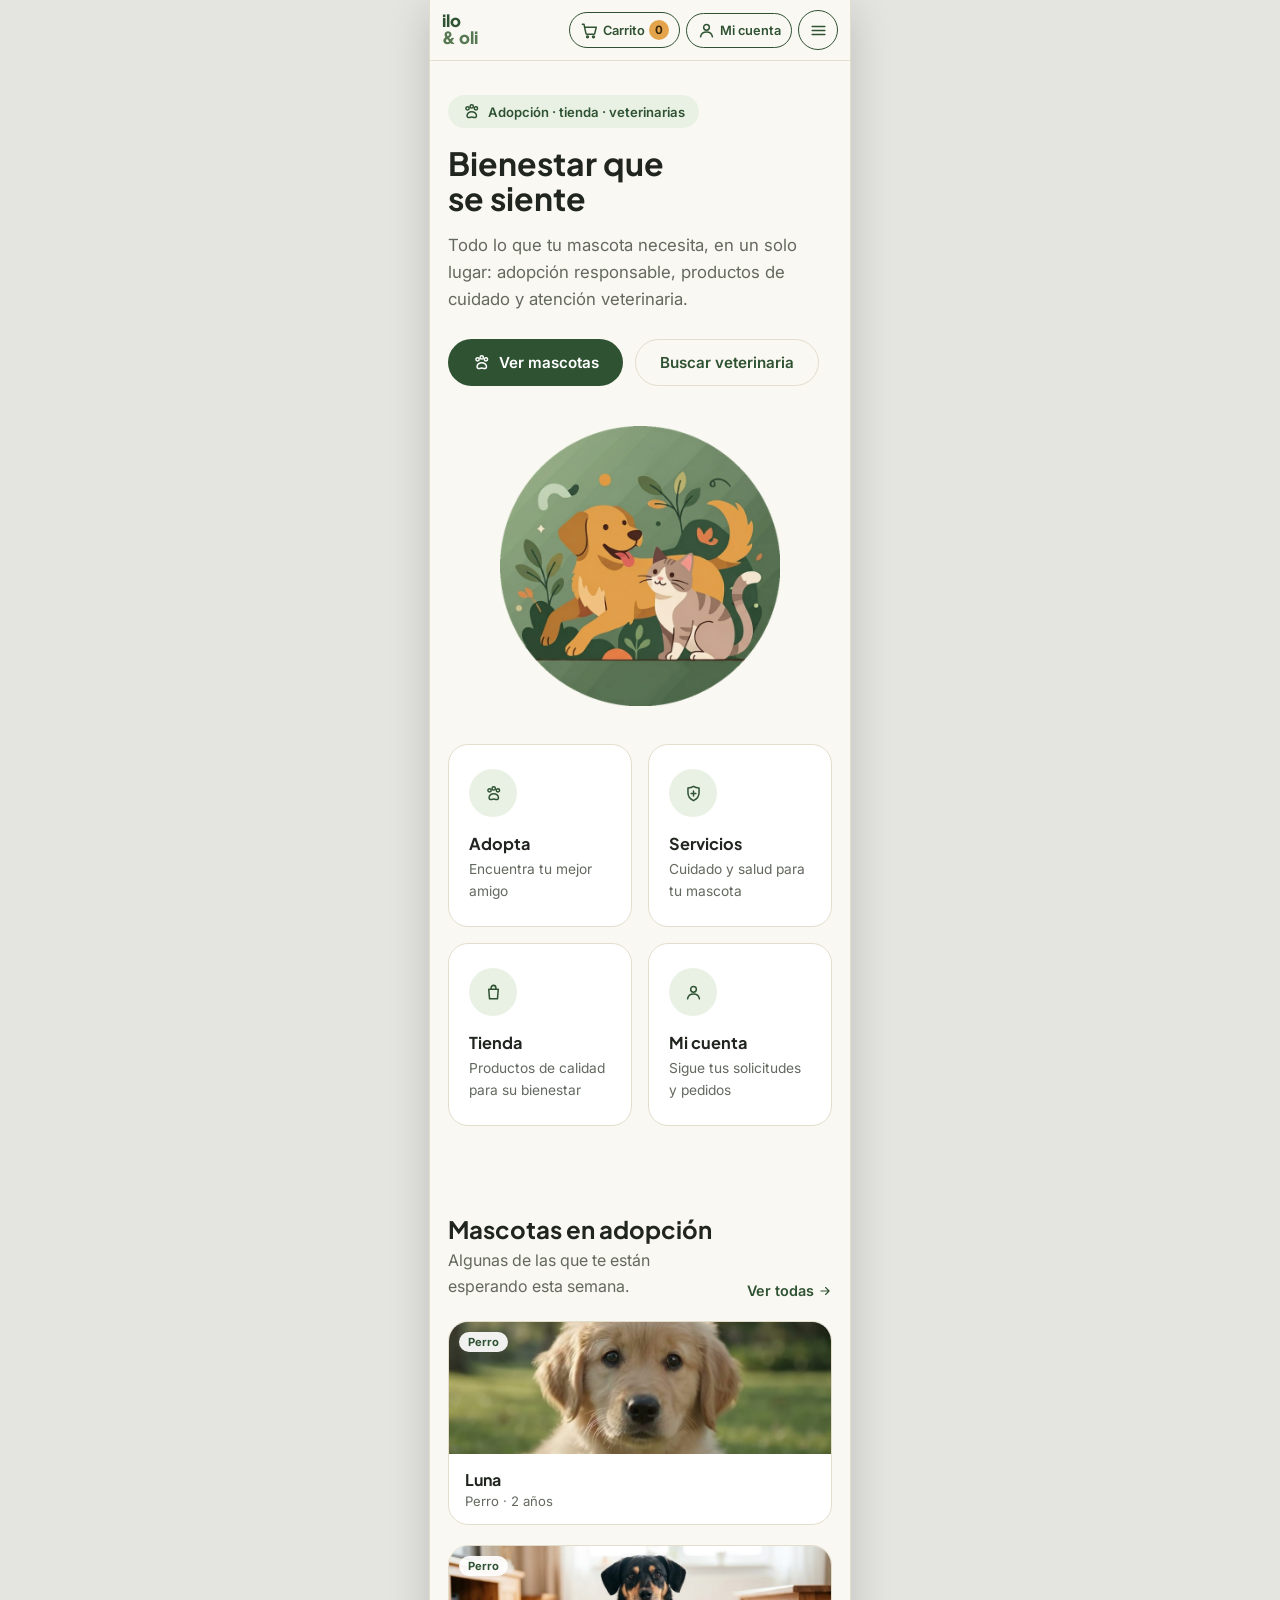
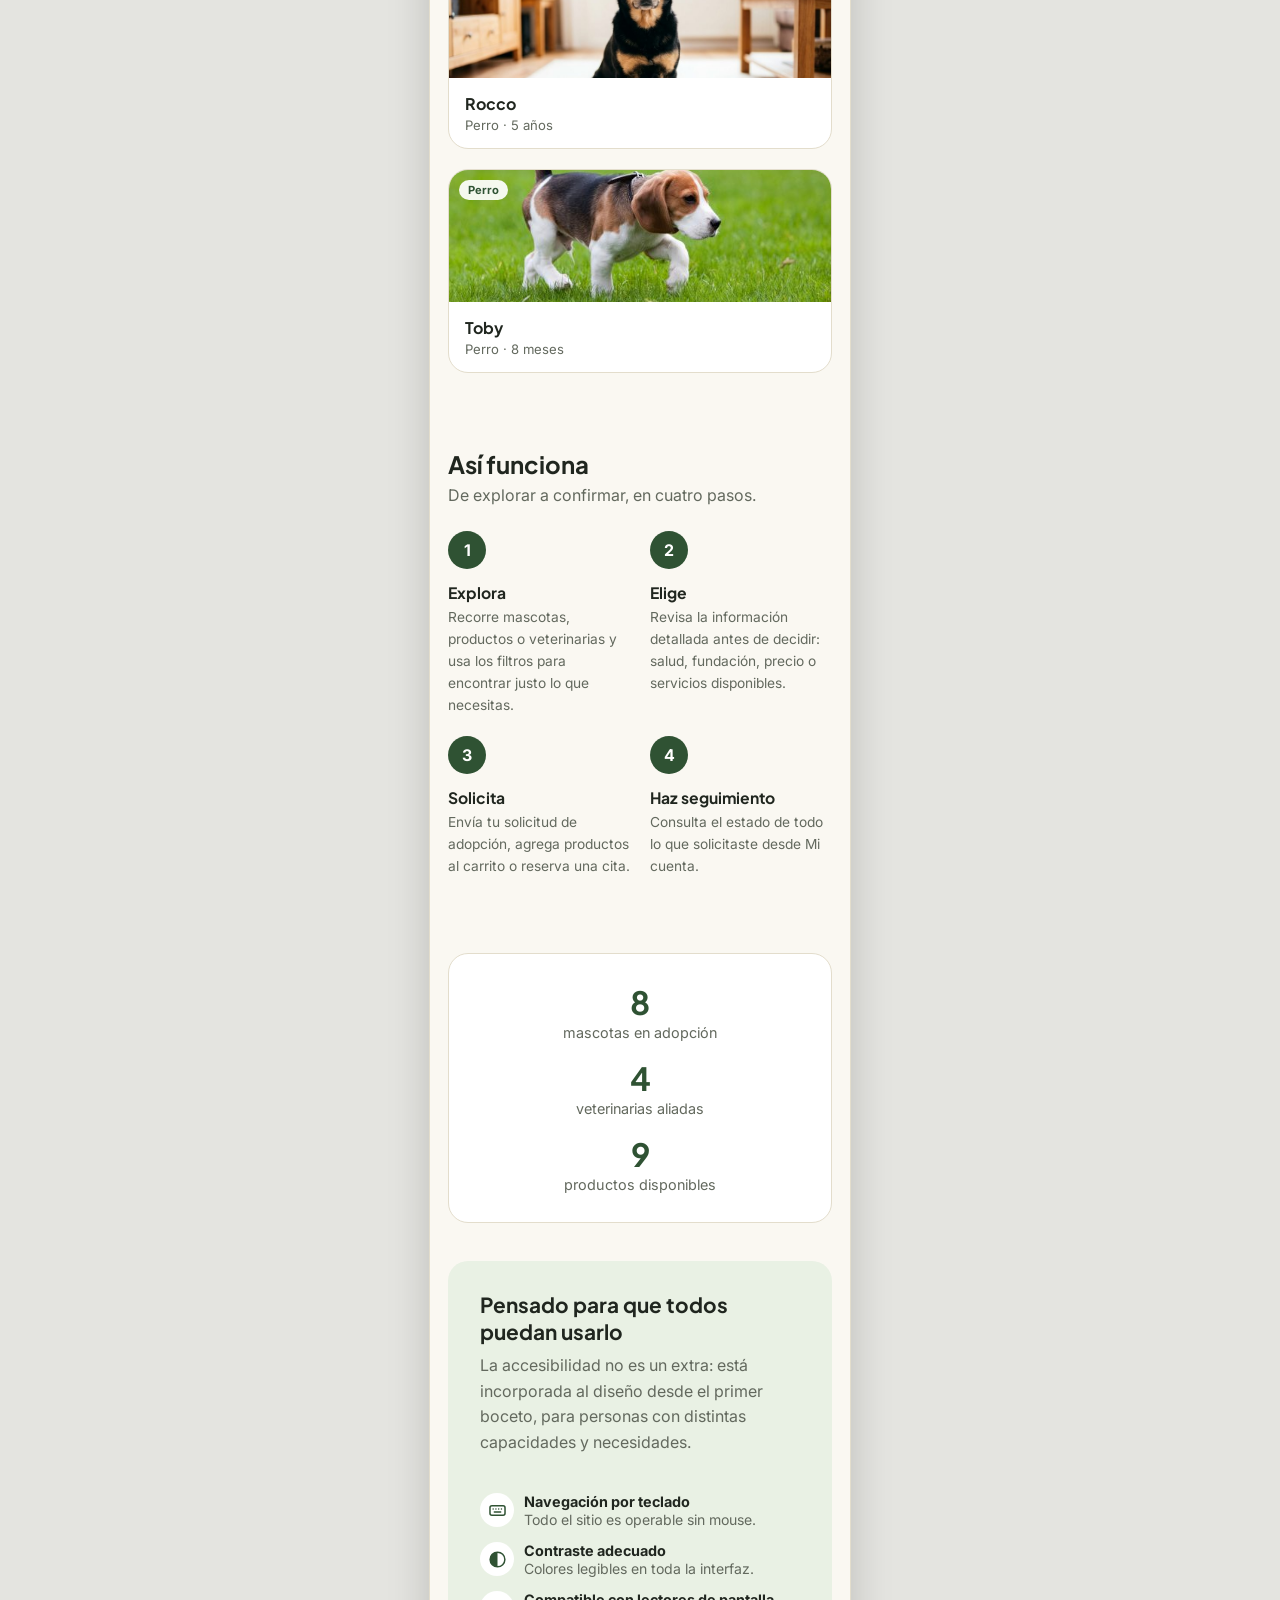
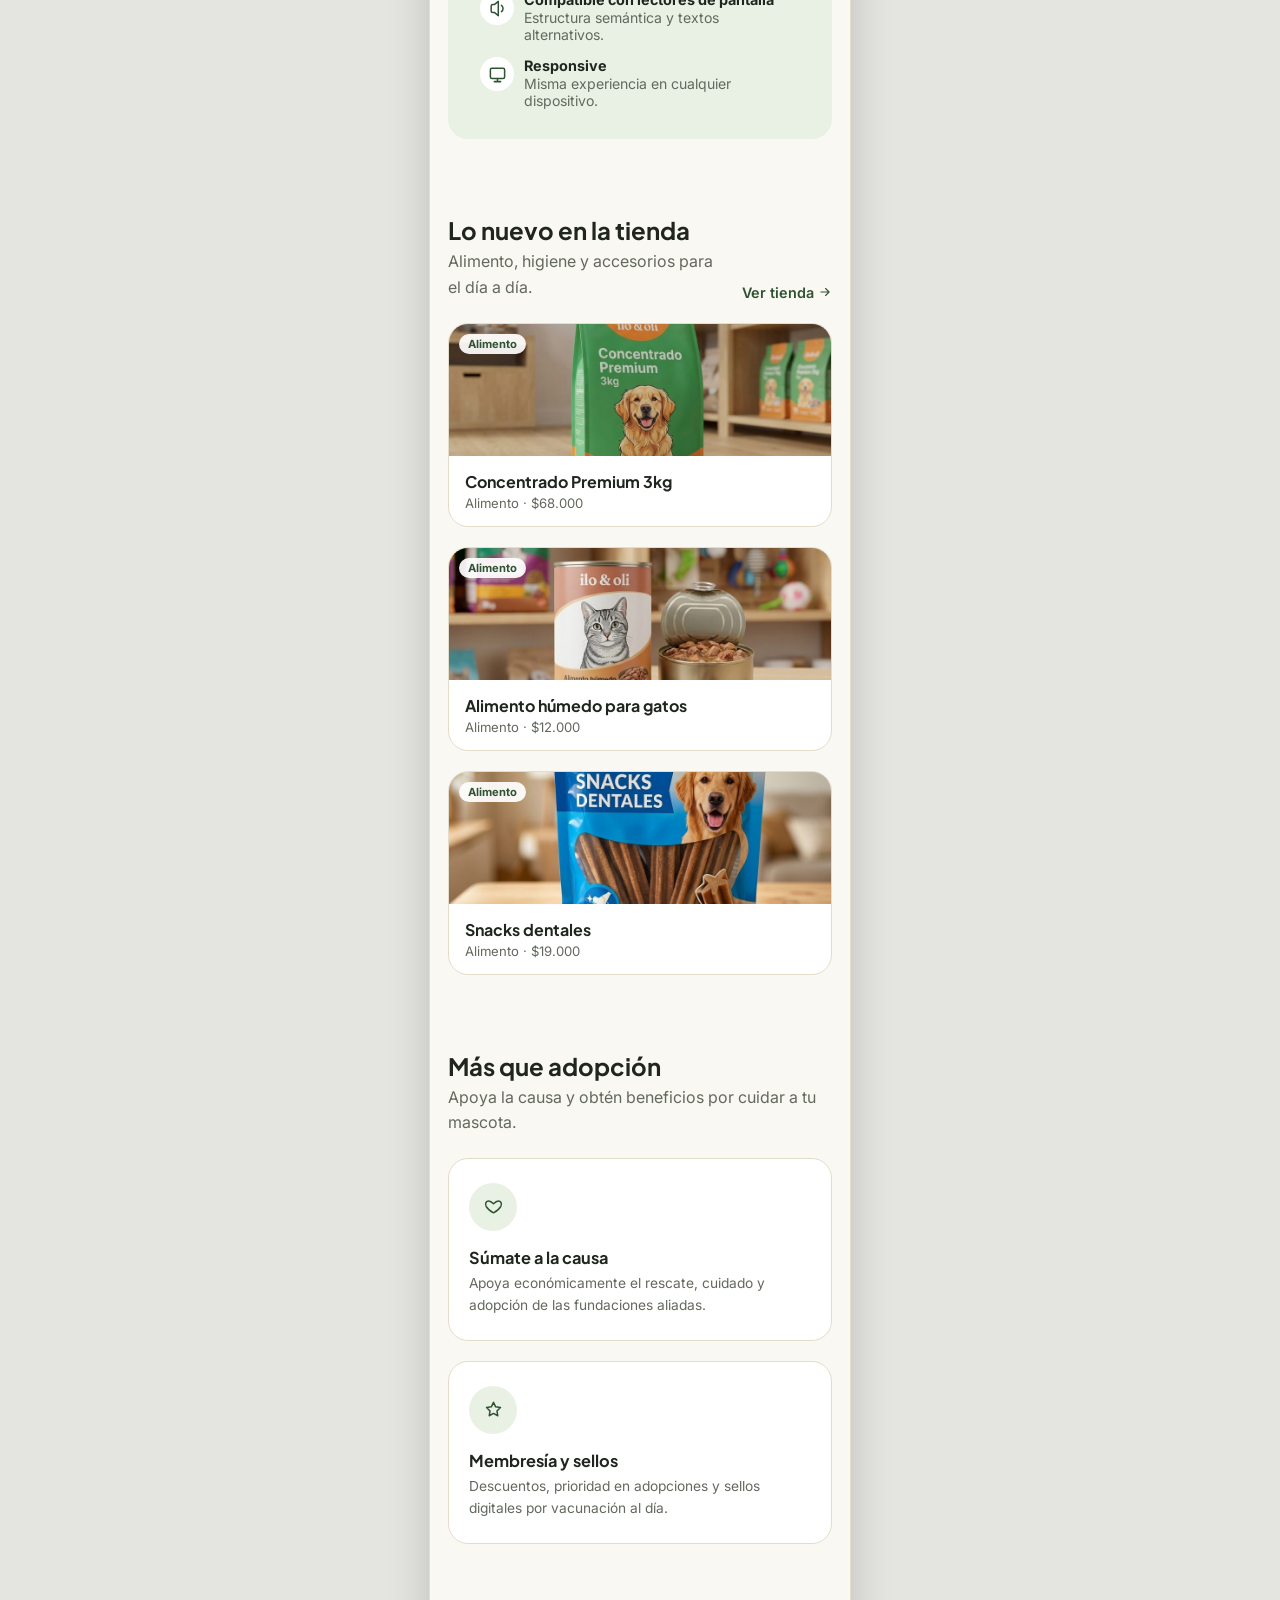
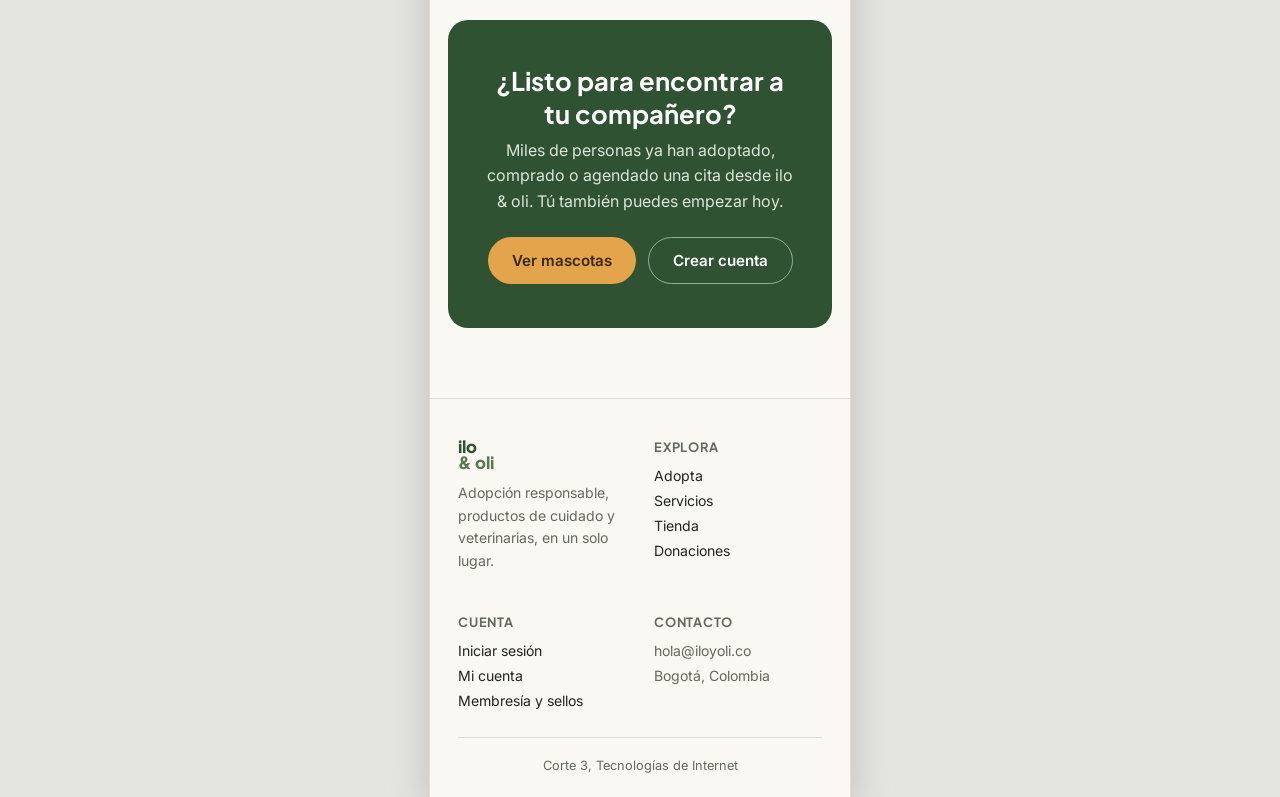
==== commit 203f2744: "correcciones de label" ====
--- a/frontend/movil.html
+++ b/frontend/movil.html
@@ -17,50 +17,17 @@
 <input type="radio" name="pantalla" id="v-acceso" class="pantalla" tabindex="-1" aria-hidden="true">
 <input type="radio" name="pantalla" id="v-registro" class="pantalla" tabindex="-1" aria-hidden="true">
 <input type="radio" name="pantalla" id="v-mascotas" class="pantalla" tabindex="-1" aria-hidden="true">
-<input type="radio" name="pantalla" id="v-mascota" class="pantalla" tabindex="-1" aria-hidden="true">
-<input type="radio" name="pantalla" id="v-form-adopcion" class="pantalla" tabindex="-1" aria-hidden="true">
 <input type="radio" name="pantalla" id="v-conf-adopcion" class="pantalla" tabindex="-1" aria-hidden="true">
 <input type="radio" name="pantalla" id="v-tienda" class="pantalla" tabindex="-1" aria-hidden="true">
-<input type="radio" name="pantalla" id="v-producto" class="pantalla" tabindex="-1" aria-hidden="true">
 <input type="radio" name="pantalla" id="v-carrito" class="pantalla" tabindex="-1" aria-hidden="true">
 <input type="radio" name="pantalla" id="v-pago" class="pantalla" tabindex="-1" aria-hidden="true">
 <input type="radio" name="pantalla" id="v-conf-pedido" class="pantalla" tabindex="-1" aria-hidden="true">
 <input type="radio" name="pantalla" id="v-veterinarias" class="pantalla" tabindex="-1" aria-hidden="true">
-<input type="radio" name="pantalla" id="v-vet" class="pantalla" tabindex="-1" aria-hidden="true">
-<input type="radio" name="pantalla" id="v-form-cita" class="pantalla" tabindex="-1" aria-hidden="true">
 <input type="radio" name="pantalla" id="v-conf-cita" class="pantalla" tabindex="-1" aria-hidden="true">
 <input type="radio" name="pantalla" id="v-cuenta" class="pantalla" tabindex="-1" aria-hidden="true">
 <input type="radio" name="pantalla" id="v-membresia" class="pantalla" tabindex="-1" aria-hidden="true">
 <input type="radio" name="pantalla" id="v-donaciones" class="pantalla" tabindex="-1" aria-hidden="true">
 <input type="radio" name="pantalla" id="v-conf-donacion" class="pantalla" tabindex="-1" aria-hidden="true">
-<input type="radio" name="pantalla" id="v-mascota-rocco" class="pantalla" tabindex="-1" aria-hidden="true">
-<input type="radio" name="pantalla" id="v-mascota-toby" class="pantalla" tabindex="-1" aria-hidden="true">
-<input type="radio" name="pantalla" id="v-mascota-mishi" class="pantalla" tabindex="-1" aria-hidden="true">
-<input type="radio" name="pantalla" id="v-mascota-simon" class="pantalla" tabindex="-1" aria-hidden="true">
-<input type="radio" name="pantalla" id="v-mascota-nube" class="pantalla" tabindex="-1" aria-hidden="true">
-<input type="radio" name="pantalla" id="v-mascota-max" class="pantalla" tabindex="-1" aria-hidden="true">
-<input type="radio" name="pantalla" id="v-mascota-bella" class="pantalla" tabindex="-1" aria-hidden="true">
-<input type="radio" name="pantalla" id="v-form-adopcion-rocco" class="pantalla" tabindex="-1" aria-hidden="true">
-<input type="radio" name="pantalla" id="v-form-adopcion-toby" class="pantalla" tabindex="-1" aria-hidden="true">
-<input type="radio" name="pantalla" id="v-form-adopcion-mishi" class="pantalla" tabindex="-1" aria-hidden="true">
-<input type="radio" name="pantalla" id="v-form-adopcion-simon" class="pantalla" tabindex="-1" aria-hidden="true">
-<input type="radio" name="pantalla" id="v-form-adopcion-nube" class="pantalla" tabindex="-1" aria-hidden="true">
-<input type="radio" name="pantalla" id="v-form-adopcion-max" class="pantalla" tabindex="-1" aria-hidden="true">
-<input type="radio" name="pantalla" id="v-form-adopcion-bella" class="pantalla" tabindex="-1" aria-hidden="true">
-<input type="radio" name="pantalla" id="v-producto-humedo" class="pantalla" tabindex="-1" aria-hidden="true">
-<input type="radio" name="pantalla" id="v-producto-snacks" class="pantalla" tabindex="-1" aria-hidden="true">
-<input type="radio" name="pantalla" id="v-producto-shampoo" class="pantalla" tabindex="-1" aria-hidden="true">
-<input type="radio" name="pantalla" id="v-producto-toallitas" class="pantalla" tabindex="-1" aria-hidden="true">
-<input type="radio" name="pantalla" id="v-producto-arena" class="pantalla" tabindex="-1" aria-hidden="true">
-<input type="radio" name="pantalla" id="v-producto-correa" class="pantalla" tabindex="-1" aria-hidden="true">
-<input type="radio" name="pantalla" id="v-producto-rascador" class="pantalla" tabindex="-1" aria-hidden="true">
-<input type="radio" name="pantalla" id="v-producto-cama" class="pantalla" tabindex="-1" aria-hidden="true">
-<input type="radio" name="pantalla" id="v-vet-patitas" class="pantalla" tabindex="-1" aria-hidden="true">
-<input type="radio" name="pantalla" id="v-vet-norte" class="pantalla" tabindex="-1" aria-hidden="true">
-<input type="radio" name="pantalla" id="v-vet-refugio" class="pantalla" tabindex="-1" aria-hidden="true">
-<input type="radio" name="pantalla" id="v-form-cita-patitas" class="pantalla" tabindex="-1" aria-hidden="true">
-<input type="radio" name="pantalla" id="v-form-cita-norte" class="pantalla" tabindex="-1" aria-hidden="true">
-<input type="radio" name="pantalla" id="v-form-cita-refugio" class="pantalla" tabindex="-1" aria-hidden="true">
 <input type="radio" name="pantalla" id="v-conf-perfil" class="pantalla" tabindex="-1" aria-hidden="true">
 <input type="radio" name="pantalla" id="v-conf-membresia" class="pantalla" tabindex="-1" aria-hidden="true">
 <input type="radio" name="pantalla" id="v-conf-sello" class="pantalla" tabindex="-1" aria-hidden="true">
@@ -104,28 +71,28 @@
 </svg>
 
 <nav class="nav-usuario" aria-label="Principal">
-  <label class="logo" for="v-inicio" role="link" tabindex="0" aria-label="ilo y oli, ir al inicio"><span>ilo</span><span>&amp; oli</span></label>
+  <a class="logo" data-ir="v-inicio" role="link" tabindex="0" aria-label="ilo y oli, ir al inicio"><span>ilo</span><span>&amp; oli</span></a>
   <div class="links" id="links-usuario">
-    <label for="v-mascotas" role="link" tabindex="0">Adopta</label>
-    <label for="v-veterinarias" role="link" tabindex="0">Servicios</label>
-    <label for="v-tienda" role="link" tabindex="0">Tienda</label>
-    <label for="v-donaciones" role="link" tabindex="0">Donaciones</label>
+    <a data-ir="v-mascotas" role="link" tabindex="0">Adopta</a>
+    <a data-ir="v-veterinarias" role="link" tabindex="0">Servicios</a>
+    <a data-ir="v-tienda" role="link" tabindex="0">Tienda</a>
+    <a data-ir="v-donaciones" role="link" tabindex="0">Donaciones</a>
   </div>
-  <label class="btn-cuenta" for="v-carrito" role="link" tabindex="0" aria-label="Carrito, 3 productos"><svg class="icon" aria-hidden="true" focusable="false"><use href="#ico-carrito"/></svg>Carrito <span class="contador" aria-hidden="true">3</span></label>
-  <label class="btn-cuenta" for="v-cuenta" role="link" tabindex="0"><svg class="icon" aria-hidden="true" focusable="false"><use href="#persona"/></svg>Mi cuenta</label>
+  <a class="btn-cuenta" data-ir="v-carrito" role="link" tabindex="0" aria-label="Carrito, 3 productos"><svg class="icon" aria-hidden="true" focusable="false"><use href="#ico-carrito"/></svg>Carrito <span class="contador" aria-hidden="true">3</span></a>
+  <a class="btn-cuenta" data-ir="v-cuenta" role="link" tabindex="0"><svg class="icon" aria-hidden="true" focusable="false"><use href="#persona"/></svg>Mi cuenta</a>
   <button type="button" class="menu-btn" aria-label="Abrir menú" aria-expanded="false" aria-controls="links-usuario"><svg class="icon ic-menu" aria-hidden="true" focusable="false"><use href="#menu"/></svg><svg class="icon ic-cerrar" aria-hidden="true" focusable="false"><use href="#cerrar"/></svg></button>
 </nav>
 
 <nav class="nav-admin" aria-label="Administración">
-  <label class="logo" for="v-adm-resumen" role="link" tabindex="0" aria-label="ilo y oli, ir al panel de administración"><span>ilo</span><span>&amp; oli</span></label>
+  <a class="logo" data-ir="v-adm-resumen" role="link" tabindex="0" aria-label="ilo y oli, ir al panel de administración"><span>ilo</span><span>&amp; oli</span></a>
   <div class="links" id="links-admin">
-    <label for="v-adm-resumen" role="link" tabindex="0">Estadísticas</label>
-    <label for="v-adm-solicitudes" role="link" tabindex="0">Solicitudes</label>
-    <label for="v-adm-inventarios" role="link" tabindex="0">Inventarios</label>
-    <label for="v-adm-ingresos" role="link" tabindex="0">Ingresos</label>
-    <label for="v-adm-sellos" role="link" tabindex="0">Sellos y membresía</label>
+    <a data-ir="v-adm-resumen" role="link" tabindex="0">Estadísticas</a>
+    <a data-ir="v-adm-solicitudes" role="link" tabindex="0">Solicitudes</a>
+    <a data-ir="v-adm-inventarios" role="link" tabindex="0">Inventarios</a>
+    <a data-ir="v-adm-ingresos" role="link" tabindex="0">Ingresos</a>
+    <a data-ir="v-adm-sellos" role="link" tabindex="0">Sellos y membresía</a>
   </div>
-  <label class="btn-cuenta" for="v-adm-config" role="link" tabindex="0"><svg class="icon" aria-hidden="true" focusable="false"><use href="#persona"/></svg>Mi cuenta</label>
+  <a class="btn-cuenta" data-ir="v-adm-config" role="link" tabindex="0"><svg class="icon" aria-hidden="true" focusable="false"><use href="#persona"/></svg>Mi cuenta</a>
   <button type="button" class="menu-btn" aria-label="Abrir menú" aria-expanded="false" aria-controls="links-admin"><svg class="icon ic-menu" aria-hidden="true" focusable="false"><use href="#menu"/></svg><svg class="icon ic-cerrar" aria-hidden="true" focusable="false"><use href="#cerrar"/></svg></button>
 </nav>
 
@@ -139,29 +106,29 @@
         <h1>Bienestar que<br>se siente</h1>
         <p class="intro">Todo lo que tu mascota necesita, en un solo lugar: adopción responsable, productos de cuidado y atención veterinaria.</p>
         <div class="botones">
-          <label class="btn" for="v-mascotas" role="link" tabindex="0"><svg class="icon" aria-hidden="true" focusable="false"><use href="#paw"/></svg> Ver mascotas</label>
-          <label class="btn borde" for="v-veterinarias" role="link" tabindex="0">Buscar veterinaria</label>
+          <a class="btn" data-ir="v-mascotas" role="link" tabindex="0"><svg class="icon" aria-hidden="true" focusable="false"><use href="#paw"/></svg> Ver mascotas</a>
+          <a class="btn borde" data-ir="v-veterinarias" role="link" tabindex="0">Buscar veterinaria</a>
         </div>
       </div>
       <img class="ilustracion" src="img/inicio-movil.png" alt="Un perro y un gato juntos" width="420" height="420">
     </div>
 
     <div class="accesos">
-      <label class="acceso" for="v-mascotas" role="link" tabindex="0"><div class="circulo"><svg class="icon" aria-hidden="true" focusable="false"><use href="#paw"/></svg></div><h3>Adopta</h3><p>Encuentra tu mejor amigo</p></label>
-      <label class="acceso" for="v-veterinarias" role="link" tabindex="0"><div class="circulo"><svg class="icon" aria-hidden="true" focusable="false"><use href="#cruz"/></svg></div><h3>Servicios</h3><p>Cuidado y salud para tu mascota</p></label>
-      <label class="acceso" for="v-tienda" role="link" tabindex="0"><div class="circulo"><svg class="icon" aria-hidden="true" focusable="false"><use href="#bolsa"/></svg></div><h3>Tienda</h3><p>Productos de calidad para su bienestar</p></label>
-      <label class="acceso" for="v-cuenta" role="link" tabindex="0"><div class="circulo"><svg class="icon" aria-hidden="true" focusable="false"><use href="#persona"/></svg></div><h3>Mi cuenta</h3><p>Sigue tus solicitudes y pedidos</p></label>
+      <a class="acceso" data-ir="v-mascotas" role="link" tabindex="0"><div class="circulo"><svg class="icon" aria-hidden="true" focusable="false"><use href="#paw"/></svg></div><h2>Adopta</h2><p>Encuentra tu mejor amigo</p></a>
+      <a class="acceso" data-ir="v-veterinarias" role="link" tabindex="0"><div class="circulo"><svg class="icon" aria-hidden="true" focusable="false"><use href="#cruz"/></svg></div><h2>Servicios</h2><p>Cuidado y salud para tu mascota</p></a>
+      <a class="acceso" data-ir="v-tienda" role="link" tabindex="0"><div class="circulo"><svg class="icon" aria-hidden="true" focusable="false"><use href="#bolsa"/></svg></div><h2>Tienda</h2><p>Productos de calidad para su bienestar</p></a>
+      <a class="acceso" data-ir="v-cuenta" role="link" tabindex="0"><div class="circulo"><svg class="icon" aria-hidden="true" focusable="false"><use href="#persona"/></svg></div><h2>Mi cuenta</h2><p>Sigue tus solicitudes y pedidos</p></a>
     </div>
 
     <section class="bloque">
       <div class="bloque-titulo">
         <div><h2>Mascotas en adopción</h2><p>Algunas de las que te están esperando esta semana.</p></div>
-        <label class="ver-mas" for="v-mascotas" role="link" tabindex="0">Ver todas <svg class="icon" aria-hidden="true" focusable="false"><use href="#flecha"/></svg></label>
+        <a class="ver-mas" data-ir="v-mascotas" role="link" tabindex="0">Ver todas <svg class="icon" aria-hidden="true" focusable="false"><use href="#flecha"/></svg></a>
       </div>
       <div class="grilla">
-        <label class="tarjeta" for="v-mascota" role="link" tabindex="0"><div class="imagen"><span class="tag">Perro</span><img src="img/mascota-luna-mini-movil.jpg" alt="Luna, perra de pelaje dorado mirando a la cámara" loading="lazy"></div><div class="texto"><h4>Luna</h4><div class="meta">Perro · 2 años</div></div></label>
-        <label class="tarjeta" for="v-mascota-rocco" role="link" tabindex="0"><div class="imagen"><span class="tag">Perro</span><img src="img/mascota-rocco-mini-movil.jpg" alt="Rocco, perro negro con marcas color canela, sentado" loading="lazy"></div><div class="texto"><h4>Rocco</h4><div class="meta">Perro · 5 años</div></div></label>
-        <label class="tarjeta" for="v-mascota-toby" role="link" tabindex="0"><div class="imagen"><span class="tag">Perro</span><img src="img/mascota-toby-mini-movil.jpg" alt="Toby, cachorro beagle" loading="lazy"></div><div class="texto"><h4>Toby</h4><div class="meta">Perro · 8 meses</div></div></label>
+        <a class="tarjeta" data-ir="v-mascota" role="link" tabindex="0"><div class="imagen"><span class="tag">Perro</span><img src="img/mascota-luna-mini-movil.jpg" alt="Luna, perra de pelaje dorado mirando a la cámara" loading="lazy"></div><div class="texto"><h3>Luna</h3><div class="meta">Perro · 2 años</div></div></a>
+        <a class="tarjeta" data-ir="v-mascota-rocco" role="link" tabindex="0"><div class="imagen"><span class="tag">Perro</span><img src="img/mascota-rocco-mini-movil.jpg" alt="Rocco, perro negro con marcas color canela, sentado" loading="lazy"></div><div class="texto"><h3>Rocco</h3><div class="meta">Perro · 5 años</div></div></a>
+        <a class="tarjeta" data-ir="v-mascota-toby" role="link" tabindex="0"><div class="imagen"><span class="tag">Perro</span><img src="img/mascota-toby-mini-movil.jpg" alt="Toby, cachorro beagle" loading="lazy"></div><div class="texto"><h3>Toby</h3><div class="meta">Perro · 8 meses</div></div></a>
       </div>
     </section>
 
@@ -197,20 +164,20 @@
     <section class="bloque">
       <div class="bloque-titulo">
         <div><h2>Lo nuevo en la tienda</h2><p>Alimento, higiene y accesorios para el día a día.</p></div>
-        <label class="ver-mas" for="v-tienda" role="link" tabindex="0">Ver tienda <svg class="icon" aria-hidden="true" focusable="false"><use href="#flecha"/></svg></label>
+        <a class="ver-mas" data-ir="v-tienda" role="link" tabindex="0">Ver tienda <svg class="icon" aria-hidden="true" focusable="false"><use href="#flecha"/></svg></a>
       </div>
       <div class="grilla">
-        <label class="tarjeta" for="v-producto" role="link" tabindex="0"><div class="imagen"><span class="tag">Alimento</span><img src="img/producto-comida-mini-movil.jpg" alt="Bolsa de concentrado premium ilo & oli de 3 kg con un plato de croquetas" loading="lazy"></div><div class="texto"><h4>Concentrado Premium 3kg</h4><div class="meta">Alimento · $68.000</div></div></label>
-        <label class="tarjeta" for="v-producto-humedo" role="link" tabindex="0"><div class="imagen"><span class="tag">Alimento</span><img src="img/producto-humedo-mini-movil.jpg" alt="Lata de alimento húmedo para gatos ilo & oli, abierta con una cuchara" loading="lazy"></div><div class="texto"><h4>Alimento húmedo para gatos</h4><div class="meta">Alimento · $12.000</div></div></label>
-        <label class="tarjeta" for="v-producto-snacks" role="link" tabindex="0"><div class="imagen"><span class="tag">Alimento</span><img src="img/producto-snacks-mini-movil.jpg" alt="Bolsa de snacks dentales para perro con varias barritas sobre una mesa" loading="lazy"></div><div class="texto"><h4>Snacks dentales</h4><div class="meta">Alimento · $19.000</div></div></label>
+        <a class="tarjeta" data-ir="v-producto" role="link" tabindex="0"><div class="imagen"><span class="tag">Alimento</span><img src="img/producto-comida-mini-movil.jpg" alt="Bolsa de concentrado premium ilo & oli de 3 kg con un plato de croquetas" loading="lazy"></div><div class="texto"><h3>Concentrado Premium 3kg</h3><div class="meta">Alimento · $68.000</div></div></a>
+        <a class="tarjeta" data-ir="v-producto-humedo" role="link" tabindex="0"><div class="imagen"><span class="tag">Alimento</span><img src="img/producto-humedo-mini-movil.jpg" alt="Lata de alimento húmedo para gatos ilo & oli, abierta con una cuchara" loading="lazy"></div><div class="texto"><h3>Alimento húmedo para gatos</h3><div class="meta">Alimento · $12.000</div></div></a>
+        <a class="tarjeta" data-ir="v-producto-snacks" role="link" tabindex="0"><div class="imagen"><span class="tag">Alimento</span><img src="img/producto-snacks-mini-movil.jpg" alt="Bolsa de snacks dentales para perro con varias barritas sobre una mesa" loading="lazy"></div><div class="texto"><h3>Snacks dentales</h3><div class="meta">Alimento · $19.000</div></div></a>
       </div>
     </section>
 
     <section class="bloque">
       <div class="bloque-titulo"><div><h2>Más que adopción</h2><p>Apoya la causa y obtén beneficios por cuidar a tu mascota.</p></div></div>
       <div class="dos-col">
-        <label class="acceso" for="v-donaciones" role="link" tabindex="0"><div class="circulo"><svg class="icon" aria-hidden="true" focusable="false"><use href="#corazon"/></svg></div><h3>Súmate a la causa</h3><p>Apoya económicamente el rescate, cuidado y adopción de las fundaciones aliadas.</p></label>
-        <label class="acceso" for="v-membresia" role="link" tabindex="0"><div class="circulo"><svg class="icon" aria-hidden="true" focusable="false"><use href="#estrella"/></svg></div><h3>Membresía y sellos</h3><p>Descuentos, prioridad en adopciones y sellos digitales por vacunación al día.</p></label>
+        <a class="acceso" data-ir="v-donaciones" role="link" tabindex="0"><div class="circulo"><svg class="icon" aria-hidden="true" focusable="false"><use href="#corazon"/></svg></div><h3>Súmate a la causa</h3><p>Apoya económicamente el rescate, cuidado y adopción de las fundaciones aliadas.</p></a>
+        <a class="acceso" data-ir="v-membresia" role="link" tabindex="0"><div class="circulo"><svg class="icon" aria-hidden="true" focusable="false"><use href="#estrella"/></svg></div><h3>Membresía y sellos</h3><p>Descuentos, prioridad en adopciones y sellos digitales por vacunación al día.</p></a>
       </div>
     </section>
 
@@ -218,8 +185,8 @@
       <h2>¿Listo para encontrar a tu compañero?</h2>
       <p>Miles de personas ya han adoptado, comprado o agendado una cita desde ilo &amp; oli. Tú también puedes empezar hoy.</p>
       <div class="botones">
-        <label class="btn miel" for="v-mascotas" role="link" tabindex="0">Ver mascotas</label>
-        <label class="btn borde" for="v-acceso" role="link" tabindex="0">Crear cuenta</label>
+        <a class="btn miel" data-ir="v-mascotas" role="link" tabindex="0">Ver mascotas</a>
+        <a class="btn borde" data-ir="v-acceso" role="link" tabindex="0">Crear cuenta</a>
       </div>
     </div>
   </section>
@@ -228,23 +195,23 @@
   <section class="vista" id="acceso" aria-label="Iniciar sesión">
     <h2>Accede a tu cuenta</h2>
     <p class="aviso-pago" role="status" hidden>Inicia sesión o crea tu cuenta para continuar con el pago. Tu carrito se conserva.</p>
-    <div class="pestanas" role="tablist" aria-label="Acceso a la cuenta"><label class="activo" for="v-acceso" role="tab" id="tab-a-iniciar" aria-selected="true" tabindex="0">Iniciar sesión</label><label for="v-registro" role="tab" id="tab-a-registro" aria-selected="false" tabindex="-1">Registrarme</label></div>
+    <div class="pestanas" role="tablist" aria-label="Acceso a la cuenta"><a class="activo" data-ir="v-acceso" role="tab" id="tab-a-iniciar" aria-selected="true" tabindex="0">Iniciar sesión</a><a data-ir="v-registro" role="tab" id="tab-a-registro" aria-selected="false" tabindex="-1">Registrarme</a></div>
     <div class="panel" role="tabpanel" aria-labelledby="tab-a-iniciar">
       <div class="campo"><label for="li-correo">Correo electrónico</label><input id="li-correo" autocomplete="email" type="email" placeholder="tú@correo.com"></div>
       <div class="campo"><label for="li-clave">Contraseña</label><input id="li-clave" autocomplete="current-password" type="password" placeholder="••••••••"></div>
-      <label class="btn ancho" for="v-cuenta" role="button" tabindex="0" data-accion="login">Iniciar sesión</label>
+      <a class="btn ancho" data-ir="v-cuenta" role="button" tabindex="0" data-accion="login">Iniciar sesión</a>
     </div>
   </section>
 
   <section class="vista" id="registro" aria-label="Registro">
     <h2>Accede a tu cuenta</h2>
     <p class="aviso-pago" role="status" hidden>Inicia sesión o crea tu cuenta para continuar con el pago. Tu carrito se conserva.</p>
-    <div class="pestanas" role="tablist" aria-label="Acceso a la cuenta"><label for="v-acceso" role="tab" id="tab-r-iniciar" aria-selected="false" tabindex="-1">Iniciar sesión</label><label class="activo" for="v-registro" role="tab" id="tab-r-registro" aria-selected="true" tabindex="0">Registrarme</label></div>
+    <div class="pestanas" role="tablist" aria-label="Acceso a la cuenta"><a data-ir="v-acceso" role="tab" id="tab-r-iniciar" aria-selected="false" tabindex="-1">Iniciar sesión</a><a class="activo" data-ir="v-registro" role="tab" id="tab-r-registro" aria-selected="true" tabindex="0">Registrarme</a></div>
     <div class="panel" role="tabpanel" aria-labelledby="tab-r-registro">
       <div class="campo"><label for="re-nombre">Nombre</label><input id="re-nombre" autocomplete="name" type="text"></div>
       <div class="campo"><label for="re-correo">Correo electrónico</label><input id="re-correo" autocomplete="email" type="email"></div>
       <div class="campo"><label for="re-clave">Contraseña</label><input id="re-clave" autocomplete="new-password" type="password"></div>
-      <label class="btn ancho" for="v-cuenta" role="button" tabindex="0" data-accion="registro">Crear cuenta</label>
+      <a class="btn ancho" data-ir="v-cuenta" role="button" tabindex="0" data-accion="registro">Crear cuenta</a>
     </div>
   </section>
 
@@ -252,72 +219,29 @@
   <section class="vista" id="mascotas" aria-label="Mascotas en adopción">
     <div class="bloque">
       <div class="bloque-titulo"><div><h2>Mascotas disponibles</h2><p>Cada ficha trae lo necesario para una adopción informada.</p></div></div>
-      <label class="buscador"><svg class="icon" aria-hidden="true" focusable="false"><use href="#lupa"/></svg><input type="text" placeholder="Buscar por nombre o especie..." aria-label="Buscar mascotas por nombre o especie"></label>
+      <div class="buscador"><svg class="icon" aria-hidden="true" focusable="false"><use href="#lupa"/></svg><input type="text" placeholder="Buscar por nombre o especie..." aria-label="Buscar mascotas por nombre o especie"></div>
       <div class="filtros" role="group" aria-label="Filtrar mascotas por tipo">
         <button type="button" class="chip activo" aria-pressed="true">Todas</button><button type="button" class="chip" aria-pressed="false">Perros</button><button type="button" class="chip" aria-pressed="false">Gatos</button><button type="button" class="chip" aria-pressed="false">Asistencia</button>
       </div>
       <div class="grilla">
-        <label class="tarjeta" for="v-mascota" role="link" tabindex="0"><div class="imagen"><span class="tag">Perro</span><img src="img/mascota-luna-mini-movil.jpg" alt="Luna, perra de pelaje dorado mirando a la cámara" loading="lazy"></div><div class="texto"><h4>Luna</h4><div class="meta">Perro · 2 años</div></div></label>
-        <label class="tarjeta" for="v-mascota-rocco" role="link" tabindex="0"><div class="imagen"><span class="tag">Perro</span><img src="img/mascota-rocco-mini-movil.jpg" alt="Rocco, perro negro con marcas color canela, sentado" loading="lazy"></div><div class="texto"><h4>Rocco</h4><div class="meta">Perro · 5 años</div></div></label>
-        <label class="tarjeta" for="v-mascota-toby" role="link" tabindex="0"><div class="imagen"><span class="tag">Perro</span><img src="img/mascota-toby-mini-movil.jpg" alt="Toby, cachorro beagle" loading="lazy"></div><div class="texto"><h4>Toby</h4><div class="meta">Perro · 8 meses</div></div></label>
-        <label class="tarjeta" for="v-mascota-mishi" role="link" tabindex="0"><div class="imagen"><span class="tag">Gato</span><img src="img/mascota-mishi-mini-movil.jpg" alt="Mishi, gata siamesa de ojos azules" loading="lazy"></div><div class="texto"><h4>Mishi</h4><div class="meta">Gato · 1 año</div></div></label>
-        <label class="tarjeta" for="v-mascota-simon" role="link" tabindex="0"><div class="imagen"><span class="tag">Gato</span><img src="img/mascota-simon-mini-movil.jpg" alt="Simón, gato gris de pelo largo" loading="lazy"></div><div class="texto"><h4>Simón</h4><div class="meta">Gato · 3 años</div></div></label>
-        <label class="tarjeta" for="v-mascota-nube" role="link" tabindex="0"><div class="imagen"><span class="tag">Gato</span><img src="img/mascota-nube-mini-movil.jpg" alt="Nube, gatita blanca de ojos azules" loading="lazy"></div><div class="texto"><h4>Nube</h4><div class="meta">Gato · 6 meses</div></div></label>
-        <label class="tarjeta" for="v-mascota-max" role="link" tabindex="0"><div class="imagen"><span class="tag">Perro de asistencia</span><img src="img/mascota-max-mini-movil.jpg" alt="Max, perro de asistencia labrador negro con arnés" loading="lazy"></div><div class="texto"><h4>Max</h4><div class="meta">Perro de asistencia · 4 años</div></div></label>
-        <label class="tarjeta" for="v-mascota-bella" role="link" tabindex="0"><div class="imagen"><span class="tag">Perro de asistencia</span><img src="img/mascota-bella-mini-movil.jpg" alt="Bella, perro de asistencia labrador dorado con chaleco" loading="lazy"></div><div class="texto"><h4>Bella</h4><div class="meta">Perro de asistencia · 3 años</div></div></label>
-      </div>
-    </div>
-  </section>
-
-  <section class="vista" id="mascota" aria-label="Detalle de mascota">
-    <label class="volver" for="v-mascotas" role="link" tabindex="0"><svg class="icon" aria-hidden="true" focusable="false"><use href="#atras"/></svg> Volver al catálogo</label>
-    <div class="detalle">
-      <div class="foto"><img src="img/mascota-luna-movil.jpg" alt="Luna, perra de pelaje dorado mirando a la cámara" loading="lazy"></div>
-      <div>
-        <h2>Luna</h2>
-        <div>
-          <span class="badge"><svg class="icon" aria-hidden="true" focusable="false"><use href="#paw"/></svg> Perro</span>
-          <span class="badge"><svg class="icon" aria-hidden="true" focusable="false"><use href="#reloj"/></svg> 2 años</span>
-          <span class="badge"><svg class="icon" aria-hidden="true" focusable="false"><use href="#check"/></svg> Disponible</span>
-        </div>
-        <dl>
-          <dt>Santuario / fundación</dt><dd>Fundación Huellas</dd>
-          <dt>Estado de salud</dt><dd>Vacunada y esterilizada</dd>
-          <dt>Tamaño</dt><dd>Mediano</dd>
-          <dt>Temperamento</dt><dd>Activa, cariñosa, buena con niños y otros perros.</dd>
-        </dl>
-        <p>Mascota sociable, se lleva bien con niños y otras mascotas. Ideal para hogares con espacio para jugar.</p>
-        <label class="btn miel" for="v-form-adopcion" role="link" tabindex="0"><svg class="icon" aria-hidden="true" focusable="false"><use href="#corazon"/></svg> Solicitar adopción</label>
-      </div>
-    </div>
-    <section class="bloque">
-      <div class="bloque-titulo"><h2>Otras mascotas que también buscan hogar</h2></div>
-      <div class="grilla">
-        <label class="tarjeta" for="v-mascota-rocco" role="link" tabindex="0"><div class="imagen"><span class="tag">Perro</span><img src="img/mascota-rocco-mini-movil.jpg" alt="Rocco, perro negro con marcas color canela, sentado" loading="lazy"></div><div class="texto"><h4>Rocco</h4><div class="meta">Perro · 5 años</div></div></label>
-        <label class="tarjeta" for="v-mascota-toby" role="link" tabindex="0"><div class="imagen"><span class="tag">Perro</span><img src="img/mascota-toby-mini-movil.jpg" alt="Toby, cachorro beagle" loading="lazy"></div><div class="texto"><h4>Toby</h4><div class="meta">Perro · 8 meses</div></div></label>
-      </div>
-    </section>
-  </section>
-
-  <section class="vista" id="form-adopcion" aria-label="Solicitud de adopción">
-    <label class="volver" for="v-mascota" role="link" tabindex="0"><svg class="icon" aria-hidden="true" focusable="false"><use href="#atras"/></svg> Volver al detalle</label>
-    <h2>Formulario de solicitud de adopción</h2>
-    <p>Completa tus datos para iniciar el contacto con la fundación correspondiente.</p>
-    <p style="font-weight:600; color:var(--verde)">Adopción de: Luna</p>
-    <div class="panel">
-      <div class="campo"><label for="ad-nombre">Nombre completo</label><input id="ad-nombre" autocomplete="name" type="text"></div>
-      <div class="campo"><label for="ad-vivienda">Tipo de vivienda</label><select id="ad-vivienda"><option>Casa con patio</option><option>Apartamento</option></select></div>
-      <div class="campo"><label for="ad-obs">Observaciones</label><textarea id="ad-obs" rows="3" placeholder="Cuéntale a la fundación por qué quieres adoptar"></textarea></div>
-      <label class="btn ancho" data-accion="adoptar" for="v-conf-adopcion" role="button" tabindex="0">Enviar solicitud</label>
-    </div>
-  </section>
-
-  <section class="vista" id="conf-adopcion" aria-label="Solicitud de adopción registrada">
+        <a class="tarjeta" data-ir="v-mascota" role="link" tabindex="0"><div class="imagen"><span class="tag">Perro</span><img src="img/mascota-luna-mini-movil.jpg" alt="Luna, perra de pelaje dorado mirando a la cámara" loading="lazy"></div><div class="texto"><h3>Luna</h3><div class="meta">Perro · 2 años</div></div></a>
+        <a class="tarjeta" data-ir="v-mascota-rocco" role="link" tabindex="0"><div class="imagen"><span class="tag">Perro</span><img src="img/mascota-rocco-mini-movil.jpg" alt="Rocco, perro negro con marcas color canela, sentado" loading="lazy"></div><div class="texto"><h3>Rocco</h3><div class="meta">Perro · 5 años</div></div></a>
+        <a class="tarjeta" data-ir="v-mascota-toby" role="link" tabindex="0"><div class="imagen"><span class="tag">Perro</span><img src="img/mascota-toby-mini-movil.jpg" alt="Toby, cachorro beagle" loading="lazy"></div><div class="texto"><h3>Toby</h3><div class="meta">Perro · 8 meses</div></div></a>
+        <a class="tarjeta" data-ir="v-mascota-mishi" role="link" tabindex="0"><div class="imagen"><span class="tag">Gato</span><img src="img/mascota-mishi-mini-movil.jpg" alt="Mishi, gata siamesa de ojos azules" loading="lazy"></div><div class="texto"><h3>Mishi</h3><div class="meta">Gato · 1 año</div></div></a>
+        <a class="tarjeta" data-ir="v-mascota-simon" role="link" tabindex="0"><div class="imagen"><span class="tag">Gato</span><img src="img/mascota-simon-mini-movil.jpg" alt="Simón, gato gris de pelo largo" loading="lazy"></div><div class="texto"><h3>Simón</h3><div class="meta">Gato · 3 años</div></div></a>
+        <a class="tarjeta" data-ir="v-mascota-nube" role="link" tabindex="0"><div class="imagen"><span class="tag">Gato</span><img src="img/mascota-nube-mini-movil.jpg" alt="Nube, gatita blanca de ojos azules" loading="lazy"></div><div class="texto"><h3>Nube</h3><div class="meta">Gato · 6 meses</div></div></a>
+        <a class="tarjeta" data-ir="v-mascota-max" role="link" tabindex="0"><div class="imagen"><span class="tag">Perro de asistencia</span><img src="img/mascota-max-mini-movil.jpg" alt="Max, perro de asistencia labrador negro con arnés" loading="lazy"></div><div class="texto"><h3>Max</h3><div class="meta">Perro de asistencia · 4 años</div></div></a>
+        <a class="tarjeta" data-ir="v-mascota-bella" role="link" tabindex="0"><div class="imagen"><span class="tag">Perro de asistencia</span><img src="img/mascota-bella-mini-movil.jpg" alt="Bella, perro de asistencia labrador dorado con chaleco" loading="lazy"></div><div class="texto"><h3>Bella</h3><div class="meta">Perro de asistencia · 3 años</div></div></a>
+      </div>
+    </div>
+  </section>
+
+      <section class="vista" id="conf-adopcion" aria-label="Solicitud de adopción registrada">
     <div class="confirmacion">
       <div class="circulo"><svg class="icon" aria-hidden="true" focusable="false"><use href="#check"/></svg></div>
       <h2>Solicitud registrada</h2>
       <p>Tu solicitud de adopción quedó en estado <b>pendiente</b>. La fundación se pondrá en contacto contigo pronto.</p>
-      <label class="btn borde" for="v-cuenta" role="link" tabindex="0">Ver estado en Mi cuenta</label>
+      <a class="btn borde" data-ir="v-cuenta" role="link" tabindex="0">Ver estado en Mi cuenta</a>
     </div>
   </section>
 
@@ -325,55 +249,26 @@
   <section class="vista" id="tienda" aria-label="Tienda">
     <div class="bloque">
       <div class="bloque-titulo"><div><h2>Catálogo de productos</h2><p>Alimentación, higiene y entretenimiento para tu mascota.</p></div></div>
-      <label class="buscador"><svg class="icon" aria-hidden="true" focusable="false"><use href="#lupa"/></svg><input type="text" placeholder="Buscar producto..." aria-label="Buscar productos"></label>
+      <div class="buscador"><svg class="icon" aria-hidden="true" focusable="false"><use href="#lupa"/></svg><input type="text" placeholder="Buscar producto..." aria-label="Buscar productos"></div>
       <div class="filtros" role="group" aria-label="Filtrar productos por categoría">
         <button type="button" class="chip activo" aria-pressed="true">Todas</button><button type="button" class="chip" aria-pressed="false">Alimento</button><button type="button" class="chip" aria-pressed="false">Higiene</button><button type="button" class="chip" aria-pressed="false">Accesorios</button>
       </div>
       <div class="grilla">
-        <label class="tarjeta" for="v-producto" role="link" tabindex="0"><div class="imagen"><span class="tag">Alimento</span><img src="img/producto-comida-mini-movil.jpg" alt="Bolsa de concentrado premium ilo & oli de 3 kg con un plato de croquetas" loading="lazy"></div><div class="texto"><h4>Concentrado Premium 3kg</h4><div class="meta">Alimento · $68.000</div></div></label>
-        <label class="tarjeta" for="v-producto-humedo" role="link" tabindex="0"><div class="imagen"><span class="tag">Alimento</span><img src="img/producto-humedo-mini-movil.jpg" alt="Lata de alimento húmedo para gatos ilo & oli, abierta con una cuchara" loading="lazy"></div><div class="texto"><h4>Alimento húmedo para gatos</h4><div class="meta">Alimento · $12.000</div></div></label>
-        <label class="tarjeta" for="v-producto-snacks" role="link" tabindex="0"><div class="imagen"><span class="tag">Alimento</span><img src="img/producto-snacks-mini-movil.jpg" alt="Bolsa de snacks dentales para perro con varias barritas sobre una mesa" loading="lazy"></div><div class="texto"><h4>Snacks dentales</h4><div class="meta">Alimento · $19.000</div></div></label>
-        <label class="tarjeta" for="v-producto-shampoo" role="link" tabindex="0"><div class="imagen"><span class="tag">Higiene</span><img src="img/producto-shampoo-mini-movil.jpg" alt="Frasco dosificador de shampoo hipoalergénico para mascotas" loading="lazy"></div><div class="texto"><h4>Shampoo hipoalergénico</h4><div class="meta">Higiene · $27.000</div></div></label>
-        <label class="tarjeta" for="v-producto-toallitas" role="link" tabindex="0"><div class="imagen"><span class="tag">Higiene</span><img src="img/producto-toallitas-mini-movil.jpg" alt="Paquete de toallitas húmedas para mascotas" loading="lazy"></div><div class="texto"><h4>Toallitas húmedas</h4><div class="meta">Higiene · $15.000</div></div></label>
-        <label class="tarjeta" for="v-producto-arena" role="link" tabindex="0"><div class="imagen"><span class="tag">Higiene</span><img src="img/producto-arena-mini-movil.jpg" alt="Bolsa de arena sanitaria aglomerante para gatos" loading="lazy"></div><div class="texto"><h4>Arena sanitaria aglomerante</h4><div class="meta">Higiene · $32.000</div></div></label>
-        <label class="tarjeta" for="v-producto-correa" role="link" tabindex="0"><div class="imagen"><span class="tag">Accesorios</span><img src="img/producto-correa-mini-movil.jpg" alt="Correa reflectiva enrollada en colores rojo, naranja y verde" loading="lazy"></div><div class="texto"><h4>Correa reflectiva</h4><div class="meta">Accesorios · $35.000</div></div></label>
-        <label class="tarjeta" for="v-producto-rascador" role="link" tabindex="0"><div class="imagen"><span class="tag">Accesorios</span><img src="img/producto-rascador-mini-movil.jpg" alt="Rascador de dos niveles para gatos con un gato asomándose" loading="lazy"></div><div class="texto"><h4>Rascador para gatos</h4><div class="meta">Accesorios · $89.000</div></div></label>
-        <label class="tarjeta" for="v-producto-cama" role="link" tabindex="0"><div class="imagen"><span class="tag">Accesorios</span><img src="img/producto-cama-mini-movil.jpg" alt="Cama acolchada gris con interior blanco mullido" loading="lazy"></div><div class="texto"><h4>Cama acolchada mediana</h4><div class="meta">Accesorios · $75.000</div></div></label>
-      </div>
-    </div>
-  </section>
-
-  <section class="vista" id="producto" aria-label="Detalle de producto">
-    <label class="volver" for="v-tienda" role="link" tabindex="0"><svg class="icon" aria-hidden="true" focusable="false"><use href="#atras"/></svg> Volver al catálogo</label>
-    <div class="detalle">
-      <div class="foto"><img src="img/producto-comida-movil.jpg" alt="Bolsa de concentrado premium ilo & oli de 3 kg con un plato de croquetas" loading="lazy"></div>
-      <div>
-        <span class="badge">Alimento</span>
-        <h2>Concentrado Premium 3kg</h2>
-        <p class="precio">$68.000</p>
-        <p>Alimento balanceado para perros adultos con proteína de pollo real, fortalecido con omega 3 y 6 para un pelaje saludable. Sin colorantes ni conservantes artificiales.</p>
-        <dl>
-          <dt>Marca</dt><dd>NutriCan</dd>
-          <dt>Presentación</dt><dd>Bolsa 3 kg</dd>
-          <dt>Stock disponible</dt><dd>12 unidades</dd>
-        </dl>
-        <div class="botones">
-          <label class="btn miel" for="v-carrito" role="button" tabindex="0"><svg class="icon" aria-hidden="true" focusable="false"><use href="#bolsa"/></svg> Agregar al carrito</label>
-          <label class="btn borde" for="v-carrito" role="link" tabindex="0">Ver carrito</label>
-        </div>
-      </div>
-    </div>
-    <section class="bloque">
-      <div class="bloque-titulo"><h2>También te puede interesar</h2></div>
-      <div class="grilla">
-        <label class="tarjeta" for="v-producto-humedo" role="link" tabindex="0"><div class="imagen"><span class="tag">Alimento</span><img src="img/producto-humedo-mini-movil.jpg" alt="Lata de alimento húmedo para gatos ilo & oli, abierta con una cuchara" loading="lazy"></div><div class="texto"><h4>Alimento húmedo para gatos</h4><div class="meta">Alimento · $12.000</div></div></label>
-        <label class="tarjeta" for="v-producto-snacks" role="link" tabindex="0"><div class="imagen"><span class="tag">Alimento</span><img src="img/producto-snacks-mini-movil.jpg" alt="Bolsa de snacks dentales para perro con varias barritas sobre una mesa" loading="lazy"></div><div class="texto"><h4>Snacks dentales</h4><div class="meta">Alimento · $19.000</div></div></label>
-      </div>
-    </section>
-  </section>
-
-  <section class="vista" id="carrito" aria-label="Carrito de compras">
-    <label class="volver" for="v-tienda" role="link" tabindex="0"><svg class="icon" aria-hidden="true" focusable="false"><use href="#atras"/></svg> Seguir comprando</label>
+        <a class="tarjeta" data-ir="v-producto" role="link" tabindex="0"><div class="imagen"><span class="tag">Alimento</span><img src="img/producto-comida-mini-movil.jpg" alt="Bolsa de concentrado premium ilo & oli de 3 kg con un plato de croquetas" loading="lazy"></div><div class="texto"><h3>Concentrado Premium 3kg</h3><div class="meta">Alimento · $68.000</div></div></a>
+        <a class="tarjeta" data-ir="v-producto-humedo" role="link" tabindex="0"><div class="imagen"><span class="tag">Alimento</span><img src="img/producto-humedo-mini-movil.jpg" alt="Lata de alimento húmedo para gatos ilo & oli, abierta con una cuchara" loading="lazy"></div><div class="texto"><h3>Alimento húmedo para gatos</h3><div class="meta">Alimento · $12.000</div></div></a>
+        <a class="tarjeta" data-ir="v-producto-snacks" role="link" tabindex="0"><div class="imagen"><span class="tag">Alimento</span><img src="img/producto-snacks-mini-movil.jpg" alt="Bolsa de snacks dentales para perro con varias barritas sobre una mesa" loading="lazy"></div><div class="texto"><h3>Snacks dentales</h3><div class="meta">Alimento · $19.000</div></div></a>
+        <a class="tarjeta" data-ir="v-producto-shampoo" role="link" tabindex="0"><div class="imagen"><span class="tag">Higiene</span><img src="img/producto-shampoo-mini-movil.jpg" alt="Frasco dosificador de shampoo hipoalergénico para mascotas" loading="lazy"></div><div class="texto"><h3>Shampoo hipoalergénico</h3><div class="meta">Higiene · $27.000</div></div></a>
+        <a class="tarjeta" data-ir="v-producto-toallitas" role="link" tabindex="0"><div class="imagen"><span class="tag">Higiene</span><img src="img/producto-toallitas-mini-movil.jpg" alt="Paquete de toallitas húmedas para mascotas" loading="lazy"></div><div class="texto"><h3>Toallitas húmedas</h3><div class="meta">Higiene · $15.000</div></div></a>
+        <a class="tarjeta" data-ir="v-producto-arena" role="link" tabindex="0"><div class="imagen"><span class="tag">Higiene</span><img src="img/producto-arena-mini-movil.jpg" alt="Bolsa de arena sanitaria aglomerante para gatos" loading="lazy"></div><div class="texto"><h3>Arena sanitaria aglomerante</h3><div class="meta">Higiene · $32.000</div></div></a>
+        <a class="tarjeta" data-ir="v-producto-correa" role="link" tabindex="0"><div class="imagen"><span class="tag">Accesorios</span><img src="img/producto-correa-mini-movil.jpg" alt="Correa reflectiva enrollada en colores rojo, naranja y verde" loading="lazy"></div><div class="texto"><h3>Correa reflectiva</h3><div class="meta">Accesorios · $35.000</div></div></a>
+        <a class="tarjeta" data-ir="v-producto-rascador" role="link" tabindex="0"><div class="imagen"><span class="tag">Accesorios</span><img src="img/producto-rascador-mini-movil.jpg" alt="Rascador de dos niveles para gatos con un gato asomándose" loading="lazy"></div><div class="texto"><h3>Rascador para gatos</h3><div class="meta">Accesorios · $89.000</div></div></a>
+        <a class="tarjeta" data-ir="v-producto-cama" role="link" tabindex="0"><div class="imagen"><span class="tag">Accesorios</span><img src="img/producto-cama-mini-movil.jpg" alt="Cama acolchada gris con interior blanco mullido" loading="lazy"></div><div class="texto"><h3>Cama acolchada mediana</h3><div class="meta">Accesorios · $75.000</div></div></a>
+      </div>
+    </div>
+  </section>
+
+    <section class="vista" id="carrito" aria-label="Carrito de compras">
+    <a class="volver" data-ir="v-tienda" role="link" tabindex="0"><svg class="icon" aria-hidden="true" focusable="false"><use href="#atras"/></svg> Seguir comprando</a>
     <h2>Carrito de compras</h2>
     <div class="panel">
       <div class="fila-carrito">
@@ -387,12 +282,12 @@
         <span>$54.000</span><button type="button" class="quitar" aria-label="Quitar Shampoo hipoalergénico del carrito"><span aria-hidden="true">✕</span></button>
       </div>
       <div class="total"><span>Total</span><span>$122.000</span></div>
-      <label class="btn miel ancho" for="v-pago" role="link" tabindex="0">Ir a pagar</label>
+      <a class="btn miel ancho" data-ir="v-pago" role="link" tabindex="0">Ir a pagar</a>
     </div>
   </section>
 
   <section class="vista" id="pago" aria-label="Datos de pago">
-    <label class="volver" for="v-carrito" role="link" tabindex="0"><svg class="icon" aria-hidden="true" focusable="false"><use href="#atras"/></svg> Volver al carrito</label>
+    <a class="volver" data-ir="v-carrito" role="link" tabindex="0"><svg class="icon" aria-hidden="true" focusable="false"><use href="#atras"/></svg> Volver al carrito</a>
     <h2>Datos de pago</h2>
     <div class="panel">
       <div class="campo"><label for="pg-metodo">Método de pago</label>
@@ -405,7 +300,7 @@
         <div class="campo" style="flex:1"><label for="pg-cvv">CVV</label><input id="pg-cvv" autocomplete="cc-csc" inputmode="numeric" type="text" placeholder="123"></div>
       </div>
       <div class="total-pago"><div class="total"><span>Total a pagar</span><span>$122.000</span></div></div>
-      <label class="btn miel ancho" data-accion="pagar" for="v-conf-pedido" role="button" tabindex="0"><svg class="icon" aria-hidden="true" focusable="false"><use href="#tarjeta"/></svg> Confirmar pago</label>
+      <a class="btn miel ancho" data-accion="pagar" data-ir="v-conf-pedido" role="button" tabindex="0"><svg class="icon" aria-hidden="true" focusable="false"><use href="#tarjeta"/></svg> Confirmar pago</a>
     </div>
   </section>
 
@@ -414,7 +309,7 @@
       <div class="circulo"><svg class="icon" aria-hidden="true" focusable="false"><use href="#check"/></svg></div>
       <h2>Pedido confirmado</h2>
       <p>Tu pago fue aprobado y el pedido #P-0142 quedó registrado por un total de $122.000.</p>
-      <label class="btn borde" for="v-cuenta" role="link" tabindex="0">Ver estado en Mi cuenta</label>
+      <a class="btn borde" data-ir="v-cuenta" role="link" tabindex="0">Ver estado en Mi cuenta</a>
     </div>
   </section>
 
@@ -422,62 +317,25 @@
   <section class="vista" id="veterinarias" aria-label="Directorio veterinario">
     <div class="bloque">
       <div class="bloque-titulo"><div><h2>Directorio veterinario</h2><p>Ubicación, contacto, horario y servicios disponibles.</p></div></div>
-      <label class="buscador"><svg class="icon" aria-hidden="true" focusable="false"><use href="#lupa"/></svg><input type="text" placeholder="Buscar por nombre o ubicación..." aria-label="Buscar veterinarias por nombre o ubicación"></label>
+      <div class="buscador"><svg class="icon" aria-hidden="true" focusable="false"><use href="#lupa"/></svg><input type="text" placeholder="Buscar por nombre o ubicación..." aria-label="Buscar veterinarias por nombre o ubicación"></div>
       <div class="filtros" role="group" aria-label="Filtrar veterinarias por servicio">
         <button type="button" class="chip activo" aria-pressed="true">Todas</button><button type="button" class="chip" aria-pressed="false">Urgencias</button><button type="button" class="chip" aria-pressed="false">Vacunación</button><button type="button" class="chip" aria-pressed="false">Peluquería</button>
       </div>
       <div class="grilla">
-        <label class="tarjeta" for="v-vet" role="link" tabindex="0"><div class="imagen"><span class="tag">Atiende urgencias</span><img src="img/vet-sanroque-movil.jpg" alt="Fachada de la Clínica Veterinaria San Roque" loading="lazy"></div><div class="texto"><h4>Clínica San Roque</h4><div class="meta">Cra 15 #45-20, Bogotá</div><div class="meta">Lun–Sáb, 8:00–18:00</div></div></label>
-        <label class="tarjeta" for="v-vet-patitas" role="link" tabindex="0"><div class="imagen"><span class="tag">Atiende urgencias</span><img src="img/vet-patitas-movil.jpg" alt="Fachada de la Veterinaria Patitas Felices" loading="lazy"></div><div class="texto"><h4>Veterinaria Patitas Felices</h4><div class="meta">Cll 80 #22-10, Bogotá</div><div class="meta">Lun–Dom, 9:00–19:00</div></div></label>
-        <label class="tarjeta" for="v-vet-norte" role="link" tabindex="0"><div class="imagen"><img src="img/vet-norte-movil.jpg" alt="Entrada del Centro Veterinario Norte" loading="lazy"></div><div class="texto"><h4>Centro Veterinario Norte</h4><div class="meta">Av. Suba #110-5, Bogotá</div><div class="meta">Lun–Vie, 8:00–17:00</div></div></label>
-        <label class="tarjeta" for="v-vet-refugio" role="link" tabindex="0"><div class="imagen"><span class="tag">Atiende urgencias</span><img src="img/vet-refugio-movil.jpg" alt="Fachada de la Veterinaria El Refugio" loading="lazy"></div><div class="texto"><h4>Veterinaria El Refugio</h4><div class="meta">Cra 7 #63-40, Bogotá</div><div class="meta">Lun–Sáb, 7:30–19:00</div></div></label>
-      </div>
-    </div>
-  </section>
-
-  <section class="vista" id="vet" aria-label="Detalle de veterinaria">
-    <label class="volver" for="v-veterinarias" role="link" tabindex="0"><svg class="icon" aria-hidden="true" focusable="false"><use href="#atras"/></svg> Volver al directorio</label>
-    <h2>Clínica San Roque</h2>
-    <div class="datos">
-      <div class="dato"><span class="circulo"><svg class="icon" aria-hidden="true" focusable="false"><use href="#pin"/></svg></span>Cra 15 #45-20, Bogotá</div>
-      <div class="dato"><span class="circulo"><svg class="icon" aria-hidden="true" focusable="false"><use href="#telefono"/></svg></span>(601) 555-0199</div>
-      <div class="dato"><span class="circulo"><svg class="icon" aria-hidden="true" focusable="false"><use href="#reloj"/></svg></span>Lun–Sáb, 8:00–18:00</div>
-    </div>
-    <div class="subtitulo">Servicios</div>
-    <div>
-      <span class="badge">Consulta general</span><span class="badge">Vacunación</span><span class="badge">Desparasitación</span><span class="badge">Peluquería</span><span class="badge">Urgencias</span>
-    </div>
-    <div class="subtitulo">Precios y reserva</div>
-    <div style="margin-bottom:22px">
-      <div class="fila-precio"><span class="nombre">Consulta general</span><span class="valor">$45.000</span><label class="btn chico borde" for="v-form-cita" role="link" tabindex="0" aria-label="Reservar Consulta general">Reservar</label></div>
-      <div class="fila-precio"><span class="nombre">Vacunación</span><span class="valor">$35.000</span><label class="btn chico borde" for="v-form-cita" role="link" tabindex="0" aria-label="Reservar Vacunación">Reservar</label></div>
-      <div class="fila-precio"><span class="nombre">Desparasitación</span><span class="valor">$25.000</span><label class="btn chico borde" for="v-form-cita" role="link" tabindex="0" aria-label="Reservar Desparasitación">Reservar</label></div>
-      <div class="fila-precio"><span class="nombre">Peluquería</span><span class="valor">$40.000</span><label class="btn chico borde" for="v-form-cita" role="link" tabindex="0" aria-label="Reservar Peluquería">Reservar</label></div>
-      <div class="fila-precio"><span class="nombre">Urgencias</span><span class="valor">$90.000</span><label class="btn chico borde" for="v-form-cita" role="link" tabindex="0" aria-label="Reservar Urgencias">Reservar</label></div>
-    </div>
-    <label class="btn miel" for="v-form-cita" role="link" tabindex="0"><svg class="icon" aria-hidden="true" focusable="false"><use href="#calendario"/></svg> Solicitar cita</label>
-  </section>
-
-  <section class="vista" id="form-cita" aria-label="Solicitud de cita">
-    <label class="volver" for="v-vet" role="link" tabindex="0"><svg class="icon" aria-hidden="true" focusable="false"><use href="#atras"/></svg> Volver al establecimiento</label>
-    <h2>Solicitud de cita</h2>
-    <p style="font-weight:600; color:var(--verde)">Establecimiento: Clínica San Roque</p>
-    <div class="panel">
-      <div class="campo"><label for="ct-servicio">Servicio</label>
-        <select id="ct-servicio"><option>Consulta general — $45.000</option><option>Vacunación — $35.000</option><option>Desparasitación — $25.000</option><option>Peluquería — $40.000</option><option>Urgencias — $90.000</option></select>
-      </div>
-      <div class="campo"><label for="ct-fecha">Fecha</label><input id="ct-fecha" type="date"></div>
-      <div class="campo"><label for="ct-hora">Hora</label><input id="ct-hora" type="time"></div>
-      <label class="btn ancho" for="v-conf-cita" role="button" tabindex="0">Solicitar cita</label>
-    </div>
-  </section>
-
-  <section class="vista" id="conf-cita" aria-label="Cita solicitada">
+        <a class="tarjeta" data-ir="v-vet" role="link" tabindex="0"><div class="imagen"><span class="tag">Atiende urgencias</span><img src="img/vet-sanroque-movil.jpg" alt="Fachada de la Clínica Veterinaria San Roque" loading="lazy"></div><div class="texto"><h3>Clínica San Roque</h3><div class="meta">Cra 15 #45-20, Bogotá</div><div class="meta">Lun–Sáb, 8:00–18:00</div></div></a>
+        <a class="tarjeta" data-ir="v-vet-patitas" role="link" tabindex="0"><div class="imagen"><span class="tag">Atiende urgencias</span><img src="img/vet-patitas-movil.jpg" alt="Fachada de la Veterinaria Patitas Felices" loading="lazy"></div><div class="texto"><h3>Veterinaria Patitas Felices</h3><div class="meta">Cll 80 #22-10, Bogotá</div><div class="meta">Lun–Dom, 9:00–19:00</div></div></a>
+        <a class="tarjeta" data-ir="v-vet-norte" role="link" tabindex="0"><div class="imagen"><img src="img/vet-norte-movil.jpg" alt="Entrada del Centro Veterinario Norte" loading="lazy"></div><div class="texto"><h3>Centro Veterinario Norte</h3><div class="meta">Av. Suba #110-5, Bogotá</div><div class="meta">Lun–Vie, 8:00–17:00</div></div></a>
+        <a class="tarjeta" data-ir="v-vet-refugio" role="link" tabindex="0"><div class="imagen"><span class="tag">Atiende urgencias</span><img src="img/vet-refugio-movil.jpg" alt="Fachada de la Veterinaria El Refugio" loading="lazy"></div><div class="texto"><h3>Veterinaria El Refugio</h3><div class="meta">Cra 7 #63-40, Bogotá</div><div class="meta">Lun–Sáb, 7:30–19:00</div></div></a>
+      </div>
+    </div>
+  </section>
+
+      <section class="vista" id="conf-cita" aria-label="Cita solicitada">
     <div class="confirmacion">
       <div class="circulo"><svg class="icon" aria-hidden="true" focusable="false"><use href="#check"/></svg></div>
       <h2>Cita solicitada</h2>
       <p>Tu cita quedó en estado <b>solicitada</b>, sujeta a confirmación del establecimiento.</p>
-      <label class="btn borde" for="v-cuenta" role="link" tabindex="0">Ver estado en Mi cuenta</label>
+      <a class="btn borde" data-ir="v-cuenta" role="link" tabindex="0">Ver estado en Mi cuenta</a>
     </div>
   </section>
 
@@ -497,12 +355,12 @@
         <label class="check"><input type="checkbox"> Productos</label>
         <label class="check"><input type="checkbox"> Veterinaria</label>
       </div>
-      <label class="btn chico borde" data-accion="perfil" for="v-conf-perfil" role="button" tabindex="0">Guardar cambios</label>
+      <a class="btn chico borde" data-accion="perfil" data-ir="v-conf-perfil" role="button" tabindex="0">Guardar cambios</a>
     </div>
     <div class="atajos">
-      <label class="btn chico borde" for="v-membresia" role="link" tabindex="0">Membresía y sellos de fidelización</label>
-      <label class="btn chico borde" for="v-donaciones" role="link" tabindex="0">Hacer una donación</label>
-      <label class="btn chico borde" for="v-inicio" role="button" tabindex="0" data-accion="logout">Cerrar sesión</label>
+      <a class="btn chico borde" data-ir="v-membresia" role="link" tabindex="0">Membresía y sellos de fidelización</a>
+      <a class="btn chico borde" data-ir="v-donaciones" role="link" tabindex="0">Hacer una donación</a>
+      <a class="btn chico borde" data-ir="v-inicio" role="button" tabindex="0" data-accion="logout">Cerrar sesión</a>
     </div>
     <h3>Estado de solicitudes</h3>
     <div class="estado-fila"><span>Solicitud de adopción — Luna</span><span class="estado pendiente">Pendiente</span></div>
@@ -511,7 +369,7 @@
   </section>
 
   <section class="vista" id="membresia" aria-label="Membresía y sellos">
-    <label class="volver" for="v-cuenta" role="link" tabindex="0"><svg class="icon" aria-hidden="true" focusable="false"><use href="#atras"/></svg> Volver a Mi cuenta</label>
+    <a class="volver" data-ir="v-cuenta" role="link" tabindex="0"><svg class="icon" aria-hidden="true" focusable="false"><use href="#atras"/></svg> Volver a Mi cuenta</a>
     <h2>Membresía y fidelización</h2>
     <p>Pensada para usuarios frecuentes que compran productos, agendan servicios veterinarios o siguen procesos de adopción.</p>
     <div class="dos-col">
@@ -523,7 +381,7 @@
           <li>Prioridad en la revisión de solicitudes de adopción</li>
           <li>Acceso a contenido educativo exclusivo sobre cuidado y nutrición</li>
         </ul>
-        <label class="btn ancho" data-accion="activar" for="v-conf-membresia" role="button" tabindex="0">Activar membresía</label>
+        <a class="btn ancho" data-accion="activar" data-ir="v-conf-membresia" role="button" tabindex="0">Activar membresía</a>
       </div>
       <div class="panel">
         <h3>Sellos digitales</h3>
@@ -537,7 +395,7 @@
           <span class="sello"><svg class="icon" aria-hidden="true" focusable="false"><use href="#paw"/></svg></span>
         </div>
         <p>3 de 6 sellos acumulados.</p>
-        <label class="btn borde ancho" data-accion="sello" for="v-conf-sello" role="button" tabindex="0">Registrar vacunación/desparasitación al día</label>
+        <a class="btn borde ancho" data-accion="sello" data-ir="v-conf-sello" role="button" tabindex="0">Registrar vacunación/desparasitación al día</a>
       </div>
     </div>
   </section>
@@ -552,7 +410,7 @@
         <div class="montos" role="group" aria-label="Montos sugeridos"><button type="button" class="chip" aria-pressed="false">$20.000</button><button type="button" class="chip" aria-pressed="false">$50.000</button><button type="button" class="chip" aria-pressed="false">$100.000</button></div>
         <div class="campo"><label for="do-monto">Monto (COP)</label><input id="do-monto" inputmode="numeric" min="1" type="number"></div>
         <div class="campo"><label for="do-fundacion">Fundación</label><select id="do-fundacion"><option>Fundación Huellas</option><option>Santuario Patitas</option></select></div>
-        <label class="btn miel ancho" data-accion="donar" for="v-conf-donacion" role="button" tabindex="0"><svg class="icon" aria-hidden="true" focusable="false"><use href="#corazon"/></svg> Donar</label>
+        <a class="btn miel ancho" data-accion="donar" data-ir="v-conf-donacion" role="button" tabindex="0"><svg class="icon" aria-hidden="true" focusable="false"><use href="#corazon"/></svg> Donar</a>
       </div>
       <div class="panel">
         <h3>¿En qué se usa tu donación?</h3>
@@ -570,663 +428,21 @@
       <div class="circulo"><svg class="icon" aria-hidden="true" focusable="false"><use href="#check"/></svg></div>
       <h2>¡Gracias por tu donación!</h2>
       <p>Tu donación fue registrada.</p>
-      <label class="btn borde" for="v-inicio" role="link" tabindex="0">Volver al inicio</label>
+      <a class="btn borde" data-ir="v-inicio" role="link" tabindex="0">Volver al inicio</a>
     </div>
   </section>
 
 
   <!-- ===== MASCOTAS: fichas y solicitudes ===== -->
-  <section class="vista" id="mascota-rocco" aria-label="Detalle de mascota: Rocco">
-    <label class="volver" for="v-mascotas" role="link" tabindex="0"><svg class="icon" aria-hidden="true" focusable="false"><use href="#atras"/></svg> Volver al catálogo</label>
-    <div class="detalle">
-      <div class="foto"><img src="img/mascota-rocco-movil.jpg" alt="Rocco, perro negro con marcas color canela, sentado" loading="lazy"></div>
-      <div>
-        <h2>Rocco</h2>
-        <div>
-          <span class="badge"><svg class="icon" aria-hidden="true" focusable="false"><use href="#paw"/></svg> Perro</span>
-          <span class="badge"><svg class="icon" aria-hidden="true" focusable="false"><use href="#reloj"/></svg> 5 años</span>
-          <span class="badge"><svg class="icon" aria-hidden="true" focusable="false"><use href="#check"/></svg> Disponible</span>
-        </div>
-        <dl>
-          <dt>Santuario / fundación</dt><dd>Fundación Huellas</dd>
-          <dt>Estado de salud</dt><dd>Vacunado y esterilizado</dd>
-          <dt>Tamaño</dt><dd>Grande</dd>
-          <dt>Temperamento</dt><dd>Tranquilo, leal y protector; prefiere rutinas estables.</dd>
-        </dl>
-        <p>Perro adulto y sereno, ideal para quienes buscan un compañero de paseos largos y tardes en casa. Convive bien con niños mayores.</p>
-        <label class="btn miel" for="v-form-adopcion-rocco" role="link" tabindex="0"><svg class="icon" aria-hidden="true" focusable="false"><use href="#corazon"/></svg> Solicitar adopción</label>
-      </div>
-    </div>
-    <section class="bloque">
-      <div class="bloque-titulo"><h2>Otras mascotas que también buscan hogar</h2></div>
-      <div class="grilla">
-        <label class="tarjeta" for="v-mascota" role="link" tabindex="0"><div class="imagen"><span class="tag">Perro</span><img src="img/mascota-luna-mini-movil.jpg" alt="Luna, perra de pelaje dorado mirando a la cámara" loading="lazy"></div><div class="texto"><h4>Luna</h4><div class="meta">Perro · 2 años</div></div></label>
-        <label class="tarjeta" for="v-mascota-toby" role="link" tabindex="0"><div class="imagen"><span class="tag">Perro</span><img src="img/mascota-toby-mini-movil.jpg" alt="Toby, cachorro beagle" loading="lazy"></div><div class="texto"><h4>Toby</h4><div class="meta">Perro · 8 meses</div></div></label>
-      </div>
-    </section>
-  </section>
-
-  <section class="vista" id="form-adopcion-rocco" aria-label="Solicitud de adopción: Rocco">
-    <label class="volver" for="v-mascota-rocco" role="link" tabindex="0"><svg class="icon" aria-hidden="true" focusable="false"><use href="#atras"/></svg> Volver al detalle</label>
-    <h2>Formulario de solicitud de adopción</h2>
-    <p>Completa tus datos para iniciar el contacto con la fundación correspondiente.</p>
-    <p style="font-weight:600; color:var(--verde)">Adopción de: Rocco</p>
-    <div class="panel">
-      <div class="campo"><label for="ad-rocco-nombre">Nombre completo</label><input id="ad-rocco-nombre" autocomplete="name" type="text"></div>
-      <div class="campo"><label for="ad-rocco-vivienda">Tipo de vivienda</label><select id="ad-rocco-vivienda"><option>Casa con patio</option><option>Apartamento</option></select></div>
-      <div class="campo"><label for="ad-rocco-obs">Observaciones</label><textarea id="ad-rocco-obs" rows="3" placeholder="Cuéntale a la fundación por qué quieres adoptar"></textarea></div>
-      <label class="btn ancho" data-accion="adoptar" for="v-conf-adopcion" role="button" tabindex="0">Enviar solicitud</label>
-    </div>
-  </section>
-
-  <section class="vista" id="mascota-toby" aria-label="Detalle de mascota: Toby">
-    <label class="volver" for="v-mascotas" role="link" tabindex="0"><svg class="icon" aria-hidden="true" focusable="false"><use href="#atras"/></svg> Volver al catálogo</label>
-    <div class="detalle">
-      <div class="foto"><img src="img/mascota-toby-movil.jpg" alt="Toby, cachorro beagle" loading="lazy"></div>
-      <div>
-        <h2>Toby</h2>
-        <div>
-          <span class="badge"><svg class="icon" aria-hidden="true" focusable="false"><use href="#paw"/></svg> Perro</span>
-          <span class="badge"><svg class="icon" aria-hidden="true" focusable="false"><use href="#reloj"/></svg> 8 meses</span>
-          <span class="badge"><svg class="icon" aria-hidden="true" focusable="false"><use href="#check"/></svg> Disponible</span>
-        </div>
-        <dl>
-          <dt>Santuario / fundación</dt><dd>Santuario Patitas</dd>
-          <dt>Estado de salud</dt><dd>Vacunas al día, esterilización pendiente</dd>
-          <dt>Tamaño</dt><dd>Pequeño</dd>
-          <dt>Temperamento</dt><dd>Juguetón, curioso y lleno de energía.</dd>
-        </dl>
-        <p>Cachorro travieso que necesita un hogar con tiempo para jugar y para empezar su entrenamiento básico. Se adapta rápido a nuevas personas.</p>
-        <label class="btn miel" for="v-form-adopcion-toby" role="link" tabindex="0"><svg class="icon" aria-hidden="true" focusable="false"><use href="#corazon"/></svg> Solicitar adopción</label>
-      </div>
-    </div>
-    <section class="bloque">
-      <div class="bloque-titulo"><h2>Otras mascotas que también buscan hogar</h2></div>
-      <div class="grilla">
-        <label class="tarjeta" for="v-mascota" role="link" tabindex="0"><div class="imagen"><span class="tag">Perro</span><img src="img/mascota-luna-mini-movil.jpg" alt="Luna, perra de pelaje dorado mirando a la cámara" loading="lazy"></div><div class="texto"><h4>Luna</h4><div class="meta">Perro · 2 años</div></div></label>
-        <label class="tarjeta" for="v-mascota-rocco" role="link" tabindex="0"><div class="imagen"><span class="tag">Perro</span><img src="img/mascota-rocco-mini-movil.jpg" alt="Rocco, perro negro con marcas color canela, sentado" loading="lazy"></div><div class="texto"><h4>Rocco</h4><div class="meta">Perro · 5 años</div></div></label>
-      </div>
-    </section>
-  </section>
-
-  <section class="vista" id="form-adopcion-toby" aria-label="Solicitud de adopción: Toby">
-    <label class="volver" for="v-mascota-toby" role="link" tabindex="0"><svg class="icon" aria-hidden="true" focusable="false"><use href="#atras"/></svg> Volver al detalle</label>
-    <h2>Formulario de solicitud de adopción</h2>
-    <p>Completa tus datos para iniciar el contacto con la fundación correspondiente.</p>
-    <p style="font-weight:600; color:var(--verde)">Adopción de: Toby</p>
-    <div class="panel">
-      <div class="campo"><label for="ad-toby-nombre">Nombre completo</label><input id="ad-toby-nombre" autocomplete="name" type="text"></div>
-      <div class="campo"><label for="ad-toby-vivienda">Tipo de vivienda</label><select id="ad-toby-vivienda"><option>Casa con patio</option><option>Apartamento</option></select></div>
-      <div class="campo"><label for="ad-toby-obs">Observaciones</label><textarea id="ad-toby-obs" rows="3" placeholder="Cuéntale a la fundación por qué quieres adoptar"></textarea></div>
-      <label class="btn ancho" data-accion="adoptar" for="v-conf-adopcion" role="button" tabindex="0">Enviar solicitud</label>
-    </div>
-  </section>
-
-  <section class="vista" id="mascota-mishi" aria-label="Detalle de mascota: Mishi">
-    <label class="volver" for="v-mascotas" role="link" tabindex="0"><svg class="icon" aria-hidden="true" focusable="false"><use href="#atras"/></svg> Volver al catálogo</label>
-    <div class="detalle">
-      <div class="foto"><img src="img/mascota-mishi-movil.jpg" alt="Mishi, gata siamesa de ojos azules" loading="lazy"></div>
-      <div>
-        <h2>Mishi</h2>
-        <div>
-          <span class="badge"><svg class="icon" aria-hidden="true" focusable="false"><use href="#paw"/></svg> Gato</span>
-          <span class="badge"><svg class="icon" aria-hidden="true" focusable="false"><use href="#reloj"/></svg> 1 año</span>
-          <span class="badge"><svg class="icon" aria-hidden="true" focusable="false"><use href="#check"/></svg> Disponible</span>
-        </div>
-        <dl>
-          <dt>Santuario / fundación</dt><dd>Fundación Huellas</dd>
-          <dt>Estado de salud</dt><dd>Vacunada y esterilizada</dd>
-          <dt>Tamaño</dt><dd>Pequeño</dd>
-          <dt>Temperamento</dt><dd>Dulce, curiosa y muy sociable.</dd>
-        </dl>
-        <p>Gata joven y cariñosa que disfruta de la compañía y de los juegos con plumas. Se adapta bien a apartamentos.</p>
-        <label class="btn miel" for="v-form-adopcion-mishi" role="link" tabindex="0"><svg class="icon" aria-hidden="true" focusable="false"><use href="#corazon"/></svg> Solicitar adopción</label>
-      </div>
-    </div>
-    <section class="bloque">
-      <div class="bloque-titulo"><h2>Otras mascotas que también buscan hogar</h2></div>
-      <div class="grilla">
-        <label class="tarjeta" for="v-mascota-simon" role="link" tabindex="0"><div class="imagen"><span class="tag">Gato</span><img src="img/mascota-simon-mini-movil.jpg" alt="Simón, gato gris de pelo largo" loading="lazy"></div><div class="texto"><h4>Simón</h4><div class="meta">Gato · 3 años</div></div></label>
-        <label class="tarjeta" for="v-mascota-nube" role="link" tabindex="0"><div class="imagen"><span class="tag">Gato</span><img src="img/mascota-nube-mini-movil.jpg" alt="Nube, gatita blanca de ojos azules" loading="lazy"></div><div class="texto"><h4>Nube</h4><div class="meta">Gato · 6 meses</div></div></label>
-      </div>
-    </section>
-  </section>
-
-  <section class="vista" id="form-adopcion-mishi" aria-label="Solicitud de adopción: Mishi">
-    <label class="volver" for="v-mascota-mishi" role="link" tabindex="0"><svg class="icon" aria-hidden="true" focusable="false"><use href="#atras"/></svg> Volver al detalle</label>
-    <h2>Formulario de solicitud de adopción</h2>
-    <p>Completa tus datos para iniciar el contacto con la fundación correspondiente.</p>
-    <p style="font-weight:600; color:var(--verde)">Adopción de: Mishi</p>
-    <div class="panel">
-      <div class="campo"><label for="ad-mishi-nombre">Nombre completo</label><input id="ad-mishi-nombre" autocomplete="name" type="text"></div>
-      <div class="campo"><label for="ad-mishi-vivienda">Tipo de vivienda</label><select id="ad-mishi-vivienda"><option>Casa con patio</option><option>Apartamento</option></select></div>
-      <div class="campo"><label for="ad-mishi-obs">Observaciones</label><textarea id="ad-mishi-obs" rows="3" placeholder="Cuéntale a la fundación por qué quieres adoptar"></textarea></div>
-      <label class="btn ancho" data-accion="adoptar" for="v-conf-adopcion" role="button" tabindex="0">Enviar solicitud</label>
-    </div>
-  </section>
-
-  <section class="vista" id="mascota-simon" aria-label="Detalle de mascota: Simón">
-    <label class="volver" for="v-mascotas" role="link" tabindex="0"><svg class="icon" aria-hidden="true" focusable="false"><use href="#atras"/></svg> Volver al catálogo</label>
-    <div class="detalle">
-      <div class="foto"><img src="img/mascota-simon-movil.jpg" alt="Simón, gato gris de pelo largo" loading="lazy"></div>
-      <div>
-        <h2>Simón</h2>
-        <div>
-          <span class="badge"><svg class="icon" aria-hidden="true" focusable="false"><use href="#paw"/></svg> Gato</span>
-          <span class="badge"><svg class="icon" aria-hidden="true" focusable="false"><use href="#reloj"/></svg> 3 años</span>
-          <span class="badge"><svg class="icon" aria-hidden="true" focusable="false"><use href="#check"/></svg> Disponible</span>
-        </div>
-        <dl>
-          <dt>Santuario / fundación</dt><dd>Santuario Patitas</dd>
-          <dt>Estado de salud</dt><dd>Vacunado y esterilizado</dd>
-          <dt>Tamaño</dt><dd>Mediano</dd>
-          <dt>Temperamento</dt><dd>Independiente, tranquilo y cariñoso a su manera.</dd>
-        </dl>
-        <p>Gato adulto de carácter calmado, perfecto para hogares tranquilos. Le gusta observar desde las ventanas y buscar un regazo por las tardes.</p>
-        <label class="btn miel" for="v-form-adopcion-simon" role="link" tabindex="0"><svg class="icon" aria-hidden="true" focusable="false"><use href="#corazon"/></svg> Solicitar adopción</label>
-      </div>
-    </div>
-    <section class="bloque">
-      <div class="bloque-titulo"><h2>Otras mascotas que también buscan hogar</h2></div>
-      <div class="grilla">
-        <label class="tarjeta" for="v-mascota-mishi" role="link" tabindex="0"><div class="imagen"><span class="tag">Gato</span><img src="img/mascota-mishi-mini-movil.jpg" alt="Mishi, gata siamesa de ojos azules" loading="lazy"></div><div class="texto"><h4>Mishi</h4><div class="meta">Gato · 1 año</div></div></label>
-        <label class="tarjeta" for="v-mascota-nube" role="link" tabindex="0"><div class="imagen"><span class="tag">Gato</span><img src="img/mascota-nube-mini-movil.jpg" alt="Nube, gatita blanca de ojos azules" loading="lazy"></div><div class="texto"><h4>Nube</h4><div class="meta">Gato · 6 meses</div></div></label>
-      </div>
-    </section>
-  </section>
-
-  <section class="vista" id="form-adopcion-simon" aria-label="Solicitud de adopción: Simón">
-    <label class="volver" for="v-mascota-simon" role="link" tabindex="0"><svg class="icon" aria-hidden="true" focusable="false"><use href="#atras"/></svg> Volver al detalle</label>
-    <h2>Formulario de solicitud de adopción</h2>
-    <p>Completa tus datos para iniciar el contacto con la fundación correspondiente.</p>
-    <p style="font-weight:600; color:var(--verde)">Adopción de: Simón</p>
-    <div class="panel">
-      <div class="campo"><label for="ad-simon-nombre">Nombre completo</label><input id="ad-simon-nombre" autocomplete="name" type="text"></div>
-      <div class="campo"><label for="ad-simon-vivienda">Tipo de vivienda</label><select id="ad-simon-vivienda"><option>Casa con patio</option><option>Apartamento</option></select></div>
-      <div class="campo"><label for="ad-simon-obs">Observaciones</label><textarea id="ad-simon-obs" rows="3" placeholder="Cuéntale a la fundación por qué quieres adoptar"></textarea></div>
-      <label class="btn ancho" data-accion="adoptar" for="v-conf-adopcion" role="button" tabindex="0">Enviar solicitud</label>
-    </div>
-  </section>
-
-  <section class="vista" id="mascota-nube" aria-label="Detalle de mascota: Nube">
-    <label class="volver" for="v-mascotas" role="link" tabindex="0"><svg class="icon" aria-hidden="true" focusable="false"><use href="#atras"/></svg> Volver al catálogo</label>
-    <div class="detalle">
-      <div class="foto"><img src="img/mascota-nube-movil.jpg" alt="Nube, gatita blanca de ojos azules" loading="lazy"></div>
-      <div>
-        <h2>Nube</h2>
-        <div>
-          <span class="badge"><svg class="icon" aria-hidden="true" focusable="false"><use href="#paw"/></svg> Gato</span>
-          <span class="badge"><svg class="icon" aria-hidden="true" focusable="false"><use href="#reloj"/></svg> 6 meses</span>
-          <span class="badge"><svg class="icon" aria-hidden="true" focusable="false"><use href="#check"/></svg> Disponible</span>
-        </div>
-        <dl>
-          <dt>Santuario / fundación</dt><dd>Fundación Huellas</dd>
-          <dt>Estado de salud</dt><dd>Vacunas al día, esterilización pendiente</dd>
-          <dt>Tamaño</dt><dd>Pequeña</dd>
-          <dt>Temperamento</dt><dd>Juguetona, ágil y muy cariñosa.</dd>
-        </dl>
-        <p>Gatita de pelaje claro y mucha curiosidad. Busca una familia paciente que le dé espacio para explorar y jugar.</p>
-        <label class="btn miel" for="v-form-adopcion-nube" role="link" tabindex="0"><svg class="icon" aria-hidden="true" focusable="false"><use href="#corazon"/></svg> Solicitar adopción</label>
-      </div>
-    </div>
-    <section class="bloque">
-      <div class="bloque-titulo"><h2>Otras mascotas que también buscan hogar</h2></div>
-      <div class="grilla">
-        <label class="tarjeta" for="v-mascota-mishi" role="link" tabindex="0"><div class="imagen"><span class="tag">Gato</span><img src="img/mascota-mishi-mini-movil.jpg" alt="Mishi, gata siamesa de ojos azules" loading="lazy"></div><div class="texto"><h4>Mishi</h4><div class="meta">Gato · 1 año</div></div></label>
-        <label class="tarjeta" for="v-mascota-simon" role="link" tabindex="0"><div class="imagen"><span class="tag">Gato</span><img src="img/mascota-simon-mini-movil.jpg" alt="Simón, gato gris de pelo largo" loading="lazy"></div><div class="texto"><h4>Simón</h4><div class="meta">Gato · 3 años</div></div></label>
-      </div>
-    </section>
-  </section>
-
-  <section class="vista" id="form-adopcion-nube" aria-label="Solicitud de adopción: Nube">
-    <label class="volver" for="v-mascota-nube" role="link" tabindex="0"><svg class="icon" aria-hidden="true" focusable="false"><use href="#atras"/></svg> Volver al detalle</label>
-    <h2>Formulario de solicitud de adopción</h2>
-    <p>Completa tus datos para iniciar el contacto con la fundación correspondiente.</p>
-    <p style="font-weight:600; color:var(--verde)">Adopción de: Nube</p>
-    <div class="panel">
-      <div class="campo"><label for="ad-nube-nombre">Nombre completo</label><input id="ad-nube-nombre" autocomplete="name" type="text"></div>
-      <div class="campo"><label for="ad-nube-vivienda">Tipo de vivienda</label><select id="ad-nube-vivienda"><option>Casa con patio</option><option>Apartamento</option></select></div>
-      <div class="campo"><label for="ad-nube-obs">Observaciones</label><textarea id="ad-nube-obs" rows="3" placeholder="Cuéntale a la fundación por qué quieres adoptar"></textarea></div>
-      <label class="btn ancho" data-accion="adoptar" for="v-conf-adopcion" role="button" tabindex="0">Enviar solicitud</label>
-    </div>
-  </section>
-
-  <section class="vista" id="mascota-max" aria-label="Detalle de mascota: Max">
-    <label class="volver" for="v-mascotas" role="link" tabindex="0"><svg class="icon" aria-hidden="true" focusable="false"><use href="#atras"/></svg> Volver al catálogo</label>
-    <div class="detalle">
-      <div class="foto"><img src="img/mascota-max-movil.jpg" alt="Max, perro de asistencia labrador negro con arnés" loading="lazy"></div>
-      <div>
-        <h2>Max</h2>
-        <div>
-          <span class="badge"><svg class="icon" aria-hidden="true" focusable="false"><use href="#paw"/></svg> Perro de asistencia</span>
-          <span class="badge"><svg class="icon" aria-hidden="true" focusable="false"><use href="#reloj"/></svg> 4 años</span>
-          <span class="badge"><svg class="icon" aria-hidden="true" focusable="false"><use href="#check"/></svg> Disponible</span>
-        </div>
-        <dl>
-          <dt>Santuario / fundación</dt><dd>Santuario Patitas</dd>
-          <dt>Estado de salud</dt><dd>Vacunado, esterilizado y con entrenamiento certificado</dd>
-          <dt>Tamaño</dt><dd>Grande</dd>
-          <dt>Temperamento</dt><dd>Paciente, obediente y atento.</dd>
-        </dl>
-        <p>Perro de asistencia entrenado para acompañar a personas que necesitan apoyo en su movilidad o en su día a día. Muy tranquilo en espacios públicos.</p>
-        <label class="btn miel" for="v-form-adopcion-max" role="link" tabindex="0"><svg class="icon" aria-hidden="true" focusable="false"><use href="#corazon"/></svg> Solicitar adopción</label>
-      </div>
-    </div>
-    <section class="bloque">
-      <div class="bloque-titulo"><h2>Otras mascotas que también buscan hogar</h2></div>
-      <div class="grilla">
-        <label class="tarjeta" for="v-mascota-bella" role="link" tabindex="0"><div class="imagen"><span class="tag">Perro de asistencia</span><img src="img/mascota-bella-mini-movil.jpg" alt="Bella, perro de asistencia labrador dorado con chaleco" loading="lazy"></div><div class="texto"><h4>Bella</h4><div class="meta">Perro de asistencia · 3 años</div></div></label>
-        <label class="tarjeta" for="v-mascota-rocco" role="link" tabindex="0"><div class="imagen"><span class="tag">Perro</span><img src="img/mascota-rocco-mini-movil.jpg" alt="Rocco, perro negro con marcas color canela, sentado" loading="lazy"></div><div class="texto"><h4>Rocco</h4><div class="meta">Perro · 5 años</div></div></label>
-      </div>
-    </section>
-  </section>
-
-  <section class="vista" id="form-adopcion-max" aria-label="Solicitud de adopción: Max">
-    <label class="volver" for="v-mascota-max" role="link" tabindex="0"><svg class="icon" aria-hidden="true" focusable="false"><use href="#atras"/></svg> Volver al detalle</label>
-    <h2>Formulario de solicitud de adopción</h2>
-    <p>Completa tus datos para iniciar el contacto con la fundación correspondiente.</p>
-    <p style="font-weight:600; color:var(--verde)">Adopción de: Max</p>
-    <div class="panel">
-      <div class="campo"><label for="ad-max-nombre">Nombre completo</label><input id="ad-max-nombre" autocomplete="name" type="text"></div>
-      <div class="campo"><label for="ad-max-vivienda">Tipo de vivienda</label><select id="ad-max-vivienda"><option>Casa con patio</option><option>Apartamento</option></select></div>
-      <div class="campo"><label for="ad-max-obs">Observaciones</label><textarea id="ad-max-obs" rows="3" placeholder="Cuéntale a la fundación por qué quieres adoptar"></textarea></div>
-      <label class="btn ancho" data-accion="adoptar" for="v-conf-adopcion" role="button" tabindex="0">Enviar solicitud</label>
-    </div>
-  </section>
-
-  <section class="vista" id="mascota-bella" aria-label="Detalle de mascota: Bella">
-    <label class="volver" for="v-mascotas" role="link" tabindex="0"><svg class="icon" aria-hidden="true" focusable="false"><use href="#atras"/></svg> Volver al catálogo</label>
-    <div class="detalle">
-      <div class="foto"><img src="img/mascota-bella-movil.jpg" alt="Bella, perro de asistencia labrador dorado con chaleco" loading="lazy"></div>
-      <div>
-        <h2>Bella</h2>
-        <div>
-          <span class="badge"><svg class="icon" aria-hidden="true" focusable="false"><use href="#paw"/></svg> Perro de asistencia</span>
-          <span class="badge"><svg class="icon" aria-hidden="true" focusable="false"><use href="#reloj"/></svg> 3 años</span>
-          <span class="badge"><svg class="icon" aria-hidden="true" focusable="false"><use href="#check"/></svg> Disponible</span>
-        </div>
-        <dl>
-          <dt>Santuario / fundación</dt><dd>Fundación Huellas</dd>
-          <dt>Estado de salud</dt><dd>Vacunada, esterilizada y con entrenamiento certificado</dd>
-          <dt>Tamaño</dt><dd>Mediano</dd>
-          <dt>Temperamento</dt><dd>Calmada, atenta y muy sensible al estado de ánimo de las personas.</dd>
-        </dl>
-        <p>Perra de asistencia con formación en apoyo emocional. Ideal para quien busca una compañera serena y constante.</p>
-        <label class="btn miel" for="v-form-adopcion-bella" role="link" tabindex="0"><svg class="icon" aria-hidden="true" focusable="false"><use href="#corazon"/></svg> Solicitar adopción</label>
-      </div>
-    </div>
-    <section class="bloque">
-      <div class="bloque-titulo"><h2>Otras mascotas que también buscan hogar</h2></div>
-      <div class="grilla">
-        <label class="tarjeta" for="v-mascota-max" role="link" tabindex="0"><div class="imagen"><span class="tag">Perro de asistencia</span><img src="img/mascota-max-mini-movil.jpg" alt="Max, perro de asistencia labrador negro con arnés" loading="lazy"></div><div class="texto"><h4>Max</h4><div class="meta">Perro de asistencia · 4 años</div></div></label>
-        <label class="tarjeta" for="v-mascota" role="link" tabindex="0"><div class="imagen"><span class="tag">Perro</span><img src="img/mascota-luna-mini-movil.jpg" alt="Luna, perra de pelaje dorado mirando a la cámara" loading="lazy"></div><div class="texto"><h4>Luna</h4><div class="meta">Perro · 2 años</div></div></label>
-      </div>
-    </section>
-  </section>
-
-  <section class="vista" id="form-adopcion-bella" aria-label="Solicitud de adopción: Bella">
-    <label class="volver" for="v-mascota-bella" role="link" tabindex="0"><svg class="icon" aria-hidden="true" focusable="false"><use href="#atras"/></svg> Volver al detalle</label>
-    <h2>Formulario de solicitud de adopción</h2>
-    <p>Completa tus datos para iniciar el contacto con la fundación correspondiente.</p>
-    <p style="font-weight:600; color:var(--verde)">Adopción de: Bella</p>
-    <div class="panel">
-      <div class="campo"><label for="ad-bella-nombre">Nombre completo</label><input id="ad-bella-nombre" autocomplete="name" type="text"></div>
-      <div class="campo"><label for="ad-bella-vivienda">Tipo de vivienda</label><select id="ad-bella-vivienda"><option>Casa con patio</option><option>Apartamento</option></select></div>
-      <div class="campo"><label for="ad-bella-obs">Observaciones</label><textarea id="ad-bella-obs" rows="3" placeholder="Cuéntale a la fundación por qué quieres adoptar"></textarea></div>
-      <label class="btn ancho" data-accion="adoptar" for="v-conf-adopcion" role="button" tabindex="0">Enviar solicitud</label>
-    </div>
-  </section>
-
-  <!-- ===== TIENDA: fichas de producto ===== -->
-  <section class="vista" id="producto-humedo" aria-label="Detalle de producto: Alimento húmedo para gatos">
-    <label class="volver" for="v-tienda" role="link" tabindex="0"><svg class="icon" aria-hidden="true" focusable="false"><use href="#atras"/></svg> Volver al catálogo</label>
-    <div class="detalle">
-      <div class="foto"><img src="img/producto-humedo-movil.jpg" alt="Lata de alimento húmedo para gatos ilo & oli, abierta con una cuchara" loading="lazy"></div>
-      <div>
-        <span class="badge">Alimento</span>
-        <h2>Alimento húmedo para gatos</h2>
-        <p class="precio">$12.000</p>
-        <p>Alimento húmedo completo para gatos adultos, con atún y pollo en salsa suave. Aporta hidratación extra y es fácil de digerir.</p>
-        <dl>
-          <dt>Marca</dt><dd>MiauGourmet</dd>
-          <dt>Presentación</dt><dd>Lata 170 g</dd>
-          <dt>Stock disponible</dt><dd>24 unidades</dd>
-        </dl>
-        <div class="botones">
-          <label class="btn miel" for="v-carrito" role="button" tabindex="0"><svg class="icon" aria-hidden="true" focusable="false"><use href="#bolsa"/></svg> Agregar al carrito</label>
-          <label class="btn borde" for="v-carrito" role="link" tabindex="0">Ver carrito</label>
-        </div>
-      </div>
-    </div>
-    <section class="bloque">
-      <div class="bloque-titulo"><h2>También te puede interesar</h2></div>
-      <div class="grilla">
-        <label class="tarjeta" for="v-producto" role="link" tabindex="0"><div class="imagen"><span class="tag">Alimento</span><img src="img/producto-comida-mini-movil.jpg" alt="Bolsa de concentrado premium ilo & oli de 3 kg con un plato de croquetas" loading="lazy"></div><div class="texto"><h4>Concentrado Premium 3kg</h4><div class="meta">Alimento · $68.000</div></div></label>
-        <label class="tarjeta" for="v-producto-snacks" role="link" tabindex="0"><div class="imagen"><span class="tag">Alimento</span><img src="img/producto-snacks-mini-movil.jpg" alt="Bolsa de snacks dentales para perro con varias barritas sobre una mesa" loading="lazy"></div><div class="texto"><h4>Snacks dentales</h4><div class="meta">Alimento · $19.000</div></div></label>
-      </div>
-    </section>
-  </section>
-
-  <section class="vista" id="producto-snacks" aria-label="Detalle de producto: Snacks dentales">
-    <label class="volver" for="v-tienda" role="link" tabindex="0"><svg class="icon" aria-hidden="true" focusable="false"><use href="#atras"/></svg> Volver al catálogo</label>
-    <div class="detalle">
-      <div class="foto"><img src="img/producto-snacks-movil.jpg" alt="Bolsa de snacks dentales para perro con varias barritas sobre una mesa" loading="lazy"></div>
-      <div>
-        <span class="badge">Alimento</span>
-        <h2>Snacks dentales</h2>
-        <p class="precio">$19.000</p>
-        <p>Premios masticables que ayudan a reducir el sarro y a refrescar el aliento de los perros adultos. Sin colorantes artificiales.</p>
-        <dl>
-          <dt>Marca</dt><dd>NutriCan</dd>
-          <dt>Presentación</dt><dd>Bolsa 200 g</dd>
-          <dt>Stock disponible</dt><dd>18 unidades</dd>
-        </dl>
-        <div class="botones">
-          <label class="btn miel" for="v-carrito" role="button" tabindex="0"><svg class="icon" aria-hidden="true" focusable="false"><use href="#bolsa"/></svg> Agregar al carrito</label>
-          <label class="btn borde" for="v-carrito" role="link" tabindex="0">Ver carrito</label>
-        </div>
-      </div>
-    </div>
-    <section class="bloque">
-      <div class="bloque-titulo"><h2>También te puede interesar</h2></div>
-      <div class="grilla">
-        <label class="tarjeta" for="v-producto" role="link" tabindex="0"><div class="imagen"><span class="tag">Alimento</span><img src="img/producto-comida-mini-movil.jpg" alt="Bolsa de concentrado premium ilo & oli de 3 kg con un plato de croquetas" loading="lazy"></div><div class="texto"><h4>Concentrado Premium 3kg</h4><div class="meta">Alimento · $68.000</div></div></label>
-        <label class="tarjeta" for="v-producto-humedo" role="link" tabindex="0"><div class="imagen"><span class="tag">Alimento</span><img src="img/producto-humedo-mini-movil.jpg" alt="Lata de alimento húmedo para gatos ilo & oli, abierta con una cuchara" loading="lazy"></div><div class="texto"><h4>Alimento húmedo para gatos</h4><div class="meta">Alimento · $12.000</div></div></label>
-      </div>
-    </section>
-  </section>
-
-  <section class="vista" id="producto-shampoo" aria-label="Detalle de producto: Shampoo hipoalergénico">
-    <label class="volver" for="v-tienda" role="link" tabindex="0"><svg class="icon" aria-hidden="true" focusable="false"><use href="#atras"/></svg> Volver al catálogo</label>
-    <div class="detalle">
-      <div class="foto"><img src="img/producto-shampoo-movil.jpg" alt="Frasco dosificador de shampoo hipoalergénico para mascotas" loading="lazy"></div>
-      <div>
-        <span class="badge">Higiene</span>
-        <h2>Shampoo hipoalergénico</h2>
-        <p class="precio">$27.000</p>
-        <p>Fórmula suave y sin fragancias fuertes, pensada para pieles sensibles. Apto para perros y gatos.</p>
-        <dl>
-          <dt>Marca</dt><dd>PielSana</dd>
-          <dt>Presentación</dt><dd>Frasco 500 ml</dd>
-          <dt>Stock disponible</dt><dd>15 unidades</dd>
-        </dl>
-        <div class="botones">
-          <label class="btn miel" for="v-carrito" role="button" tabindex="0"><svg class="icon" aria-hidden="true" focusable="false"><use href="#bolsa"/></svg> Agregar al carrito</label>
-          <label class="btn borde" for="v-carrito" role="link" tabindex="0">Ver carrito</label>
-        </div>
-      </div>
-    </div>
-    <section class="bloque">
-      <div class="bloque-titulo"><h2>También te puede interesar</h2></div>
-      <div class="grilla">
-        <label class="tarjeta" for="v-producto-toallitas" role="link" tabindex="0"><div class="imagen"><span class="tag">Higiene</span><img src="img/producto-toallitas-mini-movil.jpg" alt="Paquete de toallitas húmedas para mascotas" loading="lazy"></div><div class="texto"><h4>Toallitas húmedas</h4><div class="meta">Higiene · $15.000</div></div></label>
-        <label class="tarjeta" for="v-producto-arena" role="link" tabindex="0"><div class="imagen"><span class="tag">Higiene</span><img src="img/producto-arena-mini-movil.jpg" alt="Bolsa de arena sanitaria aglomerante para gatos" loading="lazy"></div><div class="texto"><h4>Arena sanitaria aglomerante</h4><div class="meta">Higiene · $32.000</div></div></label>
-      </div>
-    </section>
-  </section>
-
-  <section class="vista" id="producto-toallitas" aria-label="Detalle de producto: Toallitas húmedas">
-    <label class="volver" for="v-tienda" role="link" tabindex="0"><svg class="icon" aria-hidden="true" focusable="false"><use href="#atras"/></svg> Volver al catálogo</label>
-    <div class="detalle">
-      <div class="foto"><img src="img/producto-toallitas-movil.jpg" alt="Paquete de toallitas húmedas para mascotas" loading="lazy"></div>
-      <div>
-        <span class="badge">Higiene</span>
-        <h2>Toallitas húmedas</h2>
-        <p class="precio">$15.000</p>
-        <p>Toallitas para limpiar de forma rápida las patas, el pelaje y las zonas sensibles después del paseo. Textura suave y sin alcohol.</p>
-        <dl>
-          <dt>Marca</dt><dd>PielSana</dd>
-          <dt>Presentación</dt><dd>Paquete de 80 unidades</dd>
-          <dt>Stock disponible</dt><dd>30 unidades</dd>
-        </dl>
-        <div class="botones">
-          <label class="btn miel" for="v-carrito" role="button" tabindex="0"><svg class="icon" aria-hidden="true" focusable="false"><use href="#bolsa"/></svg> Agregar al carrito</label>
-          <label class="btn borde" for="v-carrito" role="link" tabindex="0">Ver carrito</label>
-        </div>
-      </div>
-    </div>
-    <section class="bloque">
-      <div class="bloque-titulo"><h2>También te puede interesar</h2></div>
-      <div class="grilla">
-        <label class="tarjeta" for="v-producto-shampoo" role="link" tabindex="0"><div class="imagen"><span class="tag">Higiene</span><img src="img/producto-shampoo-mini-movil.jpg" alt="Frasco dosificador de shampoo hipoalergénico para mascotas" loading="lazy"></div><div class="texto"><h4>Shampoo hipoalergénico</h4><div class="meta">Higiene · $27.000</div></div></label>
-        <label class="tarjeta" for="v-producto-arena" role="link" tabindex="0"><div class="imagen"><span class="tag">Higiene</span><img src="img/producto-arena-mini-movil.jpg" alt="Bolsa de arena sanitaria aglomerante para gatos" loading="lazy"></div><div class="texto"><h4>Arena sanitaria aglomerante</h4><div class="meta">Higiene · $32.000</div></div></label>
-      </div>
-    </section>
-  </section>
-
-  <section class="vista" id="producto-arena" aria-label="Detalle de producto: Arena sanitaria aglomerante">
-    <label class="volver" for="v-tienda" role="link" tabindex="0"><svg class="icon" aria-hidden="true" focusable="false"><use href="#atras"/></svg> Volver al catálogo</label>
-    <div class="detalle">
-      <div class="foto"><img src="img/producto-arena-movil.jpg" alt="Bolsa de arena sanitaria aglomerante para gatos" loading="lazy"></div>
-      <div>
-        <span class="badge">Higiene</span>
-        <h2>Arena sanitaria aglomerante</h2>
-        <p class="precio">$32.000</p>
-        <p>Arena de alta absorción que forma bloques compactos y controla los olores. Baja en polvo y fácil de limpiar.</p>
-        <dl>
-          <dt>Marca</dt><dd>ArenaFresh</dd>
-          <dt>Presentación</dt><dd>Bolsa 5 kg</dd>
-          <dt>Stock disponible</dt><dd>20 unidades</dd>
-        </dl>
-        <div class="botones">
-          <label class="btn miel" for="v-carrito" role="button" tabindex="0"><svg class="icon" aria-hidden="true" focusable="false"><use href="#bolsa"/></svg> Agregar al carrito</label>
-          <label class="btn borde" for="v-carrito" role="link" tabindex="0">Ver carrito</label>
-        </div>
-      </div>
-    </div>
-    <section class="bloque">
-      <div class="bloque-titulo"><h2>También te puede interesar</h2></div>
-      <div class="grilla">
-        <label class="tarjeta" for="v-producto-shampoo" role="link" tabindex="0"><div class="imagen"><span class="tag">Higiene</span><img src="img/producto-shampoo-mini-movil.jpg" alt="Frasco dosificador de shampoo hipoalergénico para mascotas" loading="lazy"></div><div class="texto"><h4>Shampoo hipoalergénico</h4><div class="meta">Higiene · $27.000</div></div></label>
-        <label class="tarjeta" for="v-producto-toallitas" role="link" tabindex="0"><div class="imagen"><span class="tag">Higiene</span><img src="img/producto-toallitas-mini-movil.jpg" alt="Paquete de toallitas húmedas para mascotas" loading="lazy"></div><div class="texto"><h4>Toallitas húmedas</h4><div class="meta">Higiene · $15.000</div></div></label>
-      </div>
-    </section>
-  </section>
-
-  <section class="vista" id="producto-correa" aria-label="Detalle de producto: Correa reflectiva">
-    <label class="volver" for="v-tienda" role="link" tabindex="0"><svg class="icon" aria-hidden="true" focusable="false"><use href="#atras"/></svg> Volver al catálogo</label>
-    <div class="detalle">
-      <div class="foto"><img src="img/producto-correa-movil.jpg" alt="Correa reflectiva enrollada en colores rojo, naranja y verde" loading="lazy"></div>
-      <div>
-        <span class="badge">Accesorios</span>
-        <h2>Correa reflectiva</h2>
-        <p class="precio">$35.000</p>
-        <p>Correa resistente con costuras reforzadas y franjas reflectivas para paseos nocturnos más seguros. Agarre acolchado.</p>
-        <dl>
-          <dt>Marca</dt><dd>PasoSeguro</dd>
-          <dt>Presentación</dt><dd>Largo 1,5 m</dd>
-          <dt>Stock disponible</dt><dd>14 unidades</dd>
-        </dl>
-        <div class="botones">
-          <label class="btn miel" for="v-carrito" role="button" tabindex="0"><svg class="icon" aria-hidden="true" focusable="false"><use href="#bolsa"/></svg> Agregar al carrito</label>
-          <label class="btn borde" for="v-carrito" role="link" tabindex="0">Ver carrito</label>
-        </div>
-      </div>
-    </div>
-    <section class="bloque">
-      <div class="bloque-titulo"><h2>También te puede interesar</h2></div>
-      <div class="grilla">
-        <label class="tarjeta" for="v-producto-rascador" role="link" tabindex="0"><div class="imagen"><span class="tag">Accesorios</span><img src="img/producto-rascador-mini-movil.jpg" alt="Rascador de dos niveles para gatos con un gato asomándose" loading="lazy"></div><div class="texto"><h4>Rascador para gatos</h4><div class="meta">Accesorios · $89.000</div></div></label>
-        <label class="tarjeta" for="v-producto-cama" role="link" tabindex="0"><div class="imagen"><span class="tag">Accesorios</span><img src="img/producto-cama-mini-movil.jpg" alt="Cama acolchada gris con interior blanco mullido" loading="lazy"></div><div class="texto"><h4>Cama acolchada mediana</h4><div class="meta">Accesorios · $75.000</div></div></label>
-      </div>
-    </section>
-  </section>
-
-  <section class="vista" id="producto-rascador" aria-label="Detalle de producto: Rascador para gatos">
-    <label class="volver" for="v-tienda" role="link" tabindex="0"><svg class="icon" aria-hidden="true" focusable="false"><use href="#atras"/></svg> Volver al catálogo</label>
-    <div class="detalle">
-      <div class="foto"><img src="img/producto-rascador-movil.jpg" alt="Rascador de dos niveles para gatos con un gato asomándose" loading="lazy"></div>
-      <div>
-        <span class="badge">Accesorios</span>
-        <h2>Rascador para gatos</h2>
-        <p class="precio">$89.000</p>
-        <p>Torre con superficies de sisal para afilar las uñas, plataformas para descansar y un nivel para esconderse. Base estable.</p>
-        <dl>
-          <dt>Marca</dt><dd>GatoAlto</dd>
-          <dt>Presentación</dt><dd>Torre de 3 niveles, 80 cm</dd>
-          <dt>Stock disponible</dt><dd>6 unidades</dd>
-        </dl>
-        <div class="botones">
-          <label class="btn miel" for="v-carrito" role="button" tabindex="0"><svg class="icon" aria-hidden="true" focusable="false"><use href="#bolsa"/></svg> Agregar al carrito</label>
-          <label class="btn borde" for="v-carrito" role="link" tabindex="0">Ver carrito</label>
-        </div>
-      </div>
-    </div>
-    <section class="bloque">
-      <div class="bloque-titulo"><h2>También te puede interesar</h2></div>
-      <div class="grilla">
-        <label class="tarjeta" for="v-producto-correa" role="link" tabindex="0"><div class="imagen"><span class="tag">Accesorios</span><img src="img/producto-correa-mini-movil.jpg" alt="Correa reflectiva enrollada en colores rojo, naranja y verde" loading="lazy"></div><div class="texto"><h4>Correa reflectiva</h4><div class="meta">Accesorios · $35.000</div></div></label>
-        <label class="tarjeta" for="v-producto-cama" role="link" tabindex="0"><div class="imagen"><span class="tag">Accesorios</span><img src="img/producto-cama-mini-movil.jpg" alt="Cama acolchada gris con interior blanco mullido" loading="lazy"></div><div class="texto"><h4>Cama acolchada mediana</h4><div class="meta">Accesorios · $75.000</div></div></label>
-      </div>
-    </section>
-  </section>
-
-  <section class="vista" id="producto-cama" aria-label="Detalle de producto: Cama acolchada mediana">
-    <label class="volver" for="v-tienda" role="link" tabindex="0"><svg class="icon" aria-hidden="true" focusable="false"><use href="#atras"/></svg> Volver al catálogo</label>
-    <div class="detalle">
-      <div class="foto"><img src="img/producto-cama-movil.jpg" alt="Cama acolchada gris con interior blanco mullido" loading="lazy"></div>
-      <div>
-        <span class="badge">Accesorios</span>
-        <h2>Cama acolchada mediana</h2>
-        <p class="precio">$75.000</p>
-        <p>Cama acolchada con base antideslizante y funda lavable. Ideal para perros y gatos de tamaño mediano.</p>
-        <dl>
-          <dt>Marca</dt><dd>DulceSueño</dd>
-          <dt>Presentación</dt><dd>Mediana, 70 × 55 cm</dd>
-          <dt>Stock disponible</dt><dd>9 unidades</dd>
-        </dl>
-        <div class="botones">
-          <label class="btn miel" for="v-carrito" role="button" tabindex="0"><svg class="icon" aria-hidden="true" focusable="false"><use href="#bolsa"/></svg> Agregar al carrito</label>
-          <label class="btn borde" for="v-carrito" role="link" tabindex="0">Ver carrito</label>
-        </div>
-      </div>
-    </div>
-    <section class="bloque">
-      <div class="bloque-titulo"><h2>También te puede interesar</h2></div>
-      <div class="grilla">
-        <label class="tarjeta" for="v-producto-correa" role="link" tabindex="0"><div class="imagen"><span class="tag">Accesorios</span><img src="img/producto-correa-mini-movil.jpg" alt="Correa reflectiva enrollada en colores rojo, naranja y verde" loading="lazy"></div><div class="texto"><h4>Correa reflectiva</h4><div class="meta">Accesorios · $35.000</div></div></label>
-        <label class="tarjeta" for="v-producto-rascador" role="link" tabindex="0"><div class="imagen"><span class="tag">Accesorios</span><img src="img/producto-rascador-mini-movil.jpg" alt="Rascador de dos niveles para gatos con un gato asomándose" loading="lazy"></div><div class="texto"><h4>Rascador para gatos</h4><div class="meta">Accesorios · $89.000</div></div></label>
-      </div>
-    </section>
-  </section>
-
-  <!-- ===== VETERINARIAS: fichas y citas ===== -->
-  <section class="vista" id="vet-patitas" aria-label="Detalle de veterinaria: Veterinaria Patitas Felices">
-    <label class="volver" for="v-veterinarias" role="link" tabindex="0"><svg class="icon" aria-hidden="true" focusable="false"><use href="#atras"/></svg> Volver al directorio</label>
-    <h2>Veterinaria Patitas Felices</h2>
-    <div class="datos">
-      <div class="dato"><span class="circulo"><svg class="icon" aria-hidden="true" focusable="false"><use href="#pin"/></svg></span>Cll 80 #22-10, Bogotá</div>
-      <div class="dato"><span class="circulo"><svg class="icon" aria-hidden="true" focusable="false"><use href="#telefono"/></svg></span>(601) 555-0123</div>
-      <div class="dato"><span class="circulo"><svg class="icon" aria-hidden="true" focusable="false"><use href="#reloj"/></svg></span>Lun–Dom, 9:00–19:00</div>
-    </div>
-    <div class="subtitulo">Servicios</div>
-    <div>
-      <span class="badge">Consulta general</span><span class="badge">Vacunación</span><span class="badge">Desparasitación</span><span class="badge">Peluquería</span><span class="badge">Urgencias</span>
-    </div>
-    <div class="subtitulo">Precios y reserva</div>
-    <div style="margin-bottom:22px">
-      <div class="fila-precio"><span class="nombre">Consulta general</span><span class="valor">$50.000</span><label class="btn chico borde" for="v-form-cita-patitas" role="link" tabindex="0" aria-label="Reservar Consulta general">Reservar</label></div>
-      <div class="fila-precio"><span class="nombre">Vacunación</span><span class="valor">$38.000</span><label class="btn chico borde" for="v-form-cita-patitas" role="link" tabindex="0" aria-label="Reservar Vacunación">Reservar</label></div>
-      <div class="fila-precio"><span class="nombre">Desparasitación</span><span class="valor">$28.000</span><label class="btn chico borde" for="v-form-cita-patitas" role="link" tabindex="0" aria-label="Reservar Desparasitación">Reservar</label></div>
-      <div class="fila-precio"><span class="nombre">Peluquería</span><span class="valor">$42.000</span><label class="btn chico borde" for="v-form-cita-patitas" role="link" tabindex="0" aria-label="Reservar Peluquería">Reservar</label></div>
-      <div class="fila-precio"><span class="nombre">Urgencias</span><span class="valor">$95.000</span><label class="btn chico borde" for="v-form-cita-patitas" role="link" tabindex="0" aria-label="Reservar Urgencias">Reservar</label></div>
-    </div>
-    <label class="btn miel" for="v-form-cita-patitas" role="link" tabindex="0"><svg class="icon" aria-hidden="true" focusable="false"><use href="#calendario"/></svg> Solicitar cita</label>
-  </section>
-
-  <section class="vista" id="form-cita-patitas" aria-label="Solicitud de cita: Veterinaria Patitas Felices">
-    <label class="volver" for="v-vet-patitas" role="link" tabindex="0"><svg class="icon" aria-hidden="true" focusable="false"><use href="#atras"/></svg> Volver al establecimiento</label>
-    <h2>Solicitud de cita</h2>
-    <p style="font-weight:600; color:var(--verde)">Establecimiento: Veterinaria Patitas Felices</p>
-    <div class="panel">
-      <div class="campo"><label for="ct-patitas-servicio">Servicio</label>
-        <select id="ct-patitas-servicio"><option>Consulta general — $50.000</option><option>Vacunación — $38.000</option><option>Desparasitación — $28.000</option><option>Peluquería — $42.000</option><option>Urgencias — $95.000</option></select>
-      </div>
-      <div class="campo"><label for="ct-patitas-fecha">Fecha</label><input id="ct-patitas-fecha" type="date"></div>
-      <div class="campo"><label for="ct-patitas-hora">Hora</label><input id="ct-patitas-hora" type="time"></div>
-      <label class="btn ancho" for="v-conf-cita" role="button" tabindex="0">Solicitar cita</label>
-    </div>
-  </section>
-
-  <section class="vista" id="vet-norte" aria-label="Detalle de veterinaria: Centro Veterinario Norte">
-    <label class="volver" for="v-veterinarias" role="link" tabindex="0"><svg class="icon" aria-hidden="true" focusable="false"><use href="#atras"/></svg> Volver al directorio</label>
-    <h2>Centro Veterinario Norte</h2>
-    <div class="datos">
-      <div class="dato"><span class="circulo"><svg class="icon" aria-hidden="true" focusable="false"><use href="#pin"/></svg></span>Av. Suba #110-5, Bogotá</div>
-      <div class="dato"><span class="circulo"><svg class="icon" aria-hidden="true" focusable="false"><use href="#telefono"/></svg></span>(601) 555-0147</div>
-      <div class="dato"><span class="circulo"><svg class="icon" aria-hidden="true" focusable="false"><use href="#reloj"/></svg></span>Lun–Vie, 8:00–17:00</div>
-    </div>
-    <div class="subtitulo">Servicios</div>
-    <div>
-      <span class="badge">Consulta general</span><span class="badge">Vacunación</span><span class="badge">Desparasitación</span><span class="badge">Peluquería</span>
-    </div>
-    <div class="subtitulo">Precios y reserva</div>
-    <div style="margin-bottom:22px">
-      <div class="fila-precio"><span class="nombre">Consulta general</span><span class="valor">$42.000</span><label class="btn chico borde" for="v-form-cita-norte" role="link" tabindex="0" aria-label="Reservar Consulta general">Reservar</label></div>
-      <div class="fila-precio"><span class="nombre">Vacunación</span><span class="valor">$33.000</span><label class="btn chico borde" for="v-form-cita-norte" role="link" tabindex="0" aria-label="Reservar Vacunación">Reservar</label></div>
-      <div class="fila-precio"><span class="nombre">Desparasitación</span><span class="valor">$22.000</span><label class="btn chico borde" for="v-form-cita-norte" role="link" tabindex="0" aria-label="Reservar Desparasitación">Reservar</label></div>
-      <div class="fila-precio"><span class="nombre">Peluquería</span><span class="valor">$38.000</span><label class="btn chico borde" for="v-form-cita-norte" role="link" tabindex="0" aria-label="Reservar Peluquería">Reservar</label></div>
-    </div>
-    <label class="btn miel" for="v-form-cita-norte" role="link" tabindex="0"><svg class="icon" aria-hidden="true" focusable="false"><use href="#calendario"/></svg> Solicitar cita</label>
-  </section>
-
-  <section class="vista" id="form-cita-norte" aria-label="Solicitud de cita: Centro Veterinario Norte">
-    <label class="volver" for="v-vet-norte" role="link" tabindex="0"><svg class="icon" aria-hidden="true" focusable="false"><use href="#atras"/></svg> Volver al establecimiento</label>
-    <h2>Solicitud de cita</h2>
-    <p style="font-weight:600; color:var(--verde)">Establecimiento: Centro Veterinario Norte</p>
-    <div class="panel">
-      <div class="campo"><label for="ct-norte-servicio">Servicio</label>
-        <select id="ct-norte-servicio"><option>Consulta general — $42.000</option><option>Vacunación — $33.000</option><option>Desparasitación — $22.000</option><option>Peluquería — $38.000</option></select>
-      </div>
-      <div class="campo"><label for="ct-norte-fecha">Fecha</label><input id="ct-norte-fecha" type="date"></div>
-      <div class="campo"><label for="ct-norte-hora">Hora</label><input id="ct-norte-hora" type="time"></div>
-      <label class="btn ancho" for="v-conf-cita" role="button" tabindex="0">Solicitar cita</label>
-    </div>
-  </section>
-
-  <section class="vista" id="vet-refugio" aria-label="Detalle de veterinaria: Veterinaria El Refugio">
-    <label class="volver" for="v-veterinarias" role="link" tabindex="0"><svg class="icon" aria-hidden="true" focusable="false"><use href="#atras"/></svg> Volver al directorio</label>
-    <h2>Veterinaria El Refugio</h2>
-    <div class="datos">
-      <div class="dato"><span class="circulo"><svg class="icon" aria-hidden="true" focusable="false"><use href="#pin"/></svg></span>Cra 7 #63-40, Bogotá</div>
-      <div class="dato"><span class="circulo"><svg class="icon" aria-hidden="true" focusable="false"><use href="#telefono"/></svg></span>(601) 555-0168</div>
-      <div class="dato"><span class="circulo"><svg class="icon" aria-hidden="true" focusable="false"><use href="#reloj"/></svg></span>Lun–Sáb, 7:30–19:00</div>
-    </div>
-    <div class="subtitulo">Servicios</div>
-    <div>
-      <span class="badge">Consulta general</span><span class="badge">Vacunación</span><span class="badge">Desparasitación</span><span class="badge">Urgencias</span>
-    </div>
-    <div class="subtitulo">Precios y reserva</div>
-    <div style="margin-bottom:22px">
-      <div class="fila-precio"><span class="nombre">Consulta general</span><span class="valor">$48.000</span><label class="btn chico borde" for="v-form-cita-refugio" role="link" tabindex="0" aria-label="Reservar Consulta general">Reservar</label></div>
-      <div class="fila-precio"><span class="nombre">Vacunación</span><span class="valor">$36.000</span><label class="btn chico borde" for="v-form-cita-refugio" role="link" tabindex="0" aria-label="Reservar Vacunación">Reservar</label></div>
-      <div class="fila-precio"><span class="nombre">Desparasitación</span><span class="valor">$26.000</span><label class="btn chico borde" for="v-form-cita-refugio" role="link" tabindex="0" aria-label="Reservar Desparasitación">Reservar</label></div>
-      <div class="fila-precio"><span class="nombre">Urgencias</span><span class="valor">$85.000</span><label class="btn chico borde" for="v-form-cita-refugio" role="link" tabindex="0" aria-label="Reservar Urgencias">Reservar</label></div>
-    </div>
-    <label class="btn miel" for="v-form-cita-refugio" role="link" tabindex="0"><svg class="icon" aria-hidden="true" focusable="false"><use href="#calendario"/></svg> Solicitar cita</label>
-  </section>
-
-  <section class="vista" id="form-cita-refugio" aria-label="Solicitud de cita: Veterinaria El Refugio">
-    <label class="volver" for="v-vet-refugio" role="link" tabindex="0"><svg class="icon" aria-hidden="true" focusable="false"><use href="#atras"/></svg> Volver al establecimiento</label>
-    <h2>Solicitud de cita</h2>
-    <p style="font-weight:600; color:var(--verde)">Establecimiento: Veterinaria El Refugio</p>
-    <div class="panel">
-      <div class="campo"><label for="ct-refugio-servicio">Servicio</label>
-        <select id="ct-refugio-servicio"><option>Consulta general — $48.000</option><option>Vacunación — $36.000</option><option>Desparasitación — $26.000</option><option>Urgencias — $85.000</option></select>
-      </div>
-      <div class="campo"><label for="ct-refugio-fecha">Fecha</label><input id="ct-refugio-fecha" type="date"></div>
-      <div class="campo"><label for="ct-refugio-hora">Hora</label><input id="ct-refugio-hora" type="time"></div>
-      <label class="btn ancho" for="v-conf-cita" role="button" tabindex="0">Solicitar cita</label>
-    </div>
-  </section>
-
-  <!-- ===== CUENTA: confirmaciones ===== -->
+                              <!-- ===== TIENDA: fichas de producto ===== -->
+                  <!-- ===== VETERINARIAS: fichas y citas ===== -->
+              <!-- ===== CUENTA: confirmaciones ===== -->
   <section class="vista" id="conf-perfil" aria-label="Cambios guardados">
     <div class="confirmacion">
       <div class="circulo"><svg class="icon" aria-hidden="true" focusable="false"><use href="#check"/></svg></div>
       <h2>Cambios guardados</h2>
       <p>Los datos de tu perfil se actualizaron correctamente.</p>
-      <label class="btn borde" for="v-cuenta" role="link" tabindex="0">Volver a Mi cuenta</label>
+      <a class="btn borde" data-ir="v-cuenta" role="link" tabindex="0">Volver a Mi cuenta</a>
     </div>
   </section>
 
@@ -1235,7 +451,7 @@
       <div class="circulo"><svg class="icon" aria-hidden="true" focusable="false"><use href="#check"/></svg></div>
       <h2>Membresía activada</h2>
       <p>Tu membresía quedó activa. Ya puedes aprovechar descuentos y prioridad en tus solicitudes de adopción.</p>
-      <label class="btn borde" for="v-cuenta" role="link" tabindex="0">Volver a Mi cuenta</label>
+      <a class="btn borde" data-ir="v-cuenta" role="link" tabindex="0">Volver a Mi cuenta</a>
     </div>
   </section>
 
@@ -1244,53 +460,53 @@
       <div class="circulo"><svg class="icon" aria-hidden="true" focusable="false"><use href="#check"/></svg></div>
       <h2>Registro enviado</h2>
       <p>Recibimos el registro de vacunación y desparasitación al día de tu mascota. El sello se sumará una vez se verifique.</p>
-      <label class="btn borde" for="v-cuenta" role="link" tabindex="0">Volver a Mi cuenta</label>
+      <a class="btn borde" data-ir="v-cuenta" role="link" tabindex="0">Volver a Mi cuenta</a>
     </div>
   </section>
 
   <!-- ===== ADMINISTRACIÓN ===== -->
   <section class="vista" id="adm-resumen" aria-label="Panel de administración">
-    <div class="admin"><aside class="lateral" aria-label="Menú de administración"><div class="avatar" aria-hidden="true"><svg class="icon"><use href="#persona"/></svg></div><ul><li><label for="v-adm-resumen" role="link" tabindex="0">Inicio / Resumen</label></li><li><label for="v-adm-solicitudes" role="link" tabindex="0">Solicitudes</label></li><li><label for="v-adm-inventarios" role="link" tabindex="0">Inventarios</label></li><li><label for="v-adm-ingresos" role="link" tabindex="0">Ingresos</label></li><li><label for="v-adm-sellos" role="link" tabindex="0">Sellos y membresía</label></li><li class="separador" aria-hidden="true"></li><li><label for="v-adm-config" role="link" tabindex="0">Configuración</label></li></ul></aside><div class="admin-contenido"><h2>¡Hola! Equipo ilo &amp; oli</h2><span class="pildora">Accediste como administrador</span><div class="panel panel-ancho rendimiento"><div class="rend-cab"><h3>Resumen de rendimiento</h3><div class="filtros-mini" role="group" aria-label="Periodo del resumen"><button type="button" class="chip activo" aria-pressed="true">Últimas 24h</button><button type="button" class="chip" aria-pressed="false">Últimos 7 días</button><button type="button" class="chip" aria-pressed="false">Últimos 30 días</button></div></div><div class="kpis"><div><span>Ventas totales</span><strong>4’120,500 COP</strong></div><div><span>Solicitudes nuevas</span><strong>34</strong></div><div><span>Vistas únicas</span><strong>2,870</strong></div></div><div class="graficas"><figure class="grafica"><figcaption>Tendencia de Ventas (Diaria)</figcaption><svg viewBox="0 0 420 250" role="img" aria-label="Gráfico de líneas: tendencia diaria de ventas, 31 días"><line class="rejilla" x1="54" x2="404" y1="200.0" y2="200.0"/><text x="48" y="203.5" text-anchor="end">0</text><line class="rejilla" x1="54" x2="404" y1="164.0" y2="164.0"/><text x="48" y="167.5" text-anchor="end">1,000</text><line class="rejilla" x1="54" x2="404" y1="128.0" y2="128.0"/><text x="48" y="131.5" text-anchor="end">2,000</text><line class="rejilla" x1="54" x2="404" y1="92.0" y2="92.0"/><text x="48" y="95.5" text-anchor="end">3,000</text><line class="rejilla" x1="54" x2="404" y1="56.0" y2="56.0"/><text x="48" y="59.5" text-anchor="end">4,000</text><line class="rejilla" x1="54" x2="404" y1="20.0" y2="20.0"/><text x="48" y="23.5" text-anchor="end">5,000</text><text x="54.0" y="216" text-anchor="middle">0</text><text x="112.3" y="216" text-anchor="middle">5</text><text x="170.7" y="216" text-anchor="middle">10</text><text x="229.0" y="216" text-anchor="middle">15</text><text x="287.3" y="216" text-anchor="middle">20</text><text x="345.7" y="216" text-anchor="middle">25</text><text x="404.0" y="216" text-anchor="middle">30</text><polyline class="linea" points="54.0,110.0 65.7,164.0 77.3,142.4 89.0,174.8 100.7,146.0 112.3,128.0 124.0,138.8 135.7,124.4 147.3,142.4 159.0,131.6 170.7,92.0 182.3,142.4 194.0,135.2 205.7,110.0 217.3,102.8 229.0,128.0 240.7,113.6 252.3,131.6 264.0,135.2 275.7,117.2 287.3,92.0 299.0,120.8 310.7,149.6 322.3,77.6 334.0,92.0 345.7,70.4 357.3,142.4 369.0,102.8 380.7,45.2 392.3,81.2 404.0,117.2"/><circle class="punto" cx="54.0" cy="110.0" r="2.3"/><circle class="punto" cx="65.7" cy="164.0" r="2.3"/><circle class="punto" cx="77.3" cy="142.4" r="2.3"/><circle class="punto" cx="89.0" cy="174.8" r="2.3"/><circle class="punto" cx="100.7" cy="146.0" r="2.3"/><circle class="punto" cx="112.3" cy="128.0" r="2.3"/><circle class="punto" cx="124.0" cy="138.8" r="2.3"/><circle class="punto" cx="135.7" cy="124.4" r="2.3"/><circle class="punto" cx="147.3" cy="142.4" r="2.3"/><circle class="punto" cx="159.0" cy="131.6" r="2.3"/><circle class="punto" cx="170.7" cy="92.0" r="2.3"/><circle class="punto" cx="182.3" cy="142.4" r="2.3"/><circle class="punto" cx="194.0" cy="135.2" r="2.3"/><circle class="punto" cx="205.7" cy="110.0" r="2.3"/><circle class="punto" cx="217.3" cy="102.8" r="2.3"/><circle class="punto" cx="229.0" cy="128.0" r="2.3"/><circle class="punto" cx="240.7" cy="113.6" r="2.3"/><circle class="punto" cx="252.3" cy="131.6" r="2.3"/><circle class="punto" cx="264.0" cy="135.2" r="2.3"/><circle class="punto" cx="275.7" cy="117.2" r="2.3"/><circle class="punto" cx="287.3" cy="92.0" r="2.3"/><circle class="punto" cx="299.0" cy="120.8" r="2.3"/><circle class="punto" cx="310.7" cy="149.6" r="2.3"/><circle class="punto" cx="322.3" cy="77.6" r="2.3"/><circle class="punto" cx="334.0" cy="92.0" r="2.3"/><circle class="punto" cx="345.7" cy="70.4" r="2.3"/><circle class="punto" cx="357.3" cy="142.4" r="2.3"/><circle class="punto" cx="369.0" cy="102.8" r="2.3"/><circle class="punto" cx="380.7" cy="45.2" r="2.3"/><circle class="punto" cx="392.3" cy="81.2" r="2.3"/><circle class="punto" cx="404.0" cy="117.2" r="2.3"/><text x="229" y="238" text-anchor="middle">Fecha</text><text x="12" y="110" text-anchor="middle" transform="rotate(-90 12 110)">Ventas ($)</text></svg></figure><figure class="grafica"><figcaption>Fuentes de Tráfico</figcaption><svg viewBox="0 0 370 250" role="img" aria-label="Gráfico de barras: fuentes de tráfico. Búsqueda orgánica 44%, redes sociales 32%, directo 13%, referencias 9%"><line class="rejilla" x1="108.0" x2="108.0" y1="18" y2="190"/><text x="108.0" y="206" text-anchor="middle">0%</text><line class="rejilla" x1="156.0" x2="156.0" y1="18" y2="190"/><text x="156.0" y="206" text-anchor="middle">10%</text><line class="rejilla" x1="204.0" x2="204.0" y1="18" y2="190"/><text x="204.0" y="206" text-anchor="middle">20%</text><line class="rejilla" x1="252.0" x2="252.0" y1="18" y2="190"/><text x="252.0" y="206" text-anchor="middle">30%</text><line class="rejilla" x1="300.0" x2="300.0" y1="18" y2="190"/><text x="300.0" y="206" text-anchor="middle">40%</text><line class="rejilla" x1="348.0" x2="348.0" y1="18" y2="190"/><text x="348.0" y="206" text-anchor="middle">50%</text><text x="100" y="44" text-anchor="end">Búsqueda Orgánica</text><rect class="barra" x="108" y="28" width="211.2" height="24" rx="3"/><text x="100" y="84" text-anchor="end">Redes Sociales</text><rect class="barra" x="108" y="68" width="153.6" height="24" rx="3"/><text x="100" y="124" text-anchor="end">Directo</text><rect class="barra" x="108" y="108" width="62.4" height="24" rx="3"/><text x="100" y="164" text-anchor="end">Referencias</text><rect class="barra" x="108" y="148" width="43.2" height="24" rx="3"/></svg></figure></div></div></div></div>
+    <div class="admin"><aside class="lateral" aria-label="Menú de administración"><div class="avatar" aria-hidden="true"><svg class="icon"><use href="#persona"/></svg></div><ul><li><a data-ir="v-adm-resumen" role="link" tabindex="0">Inicio / Resumen</a></li><li><a data-ir="v-adm-solicitudes" role="link" tabindex="0">Solicitudes</a></li><li><a data-ir="v-adm-inventarios" role="link" tabindex="0">Inventarios</a></li><li><a data-ir="v-adm-ingresos" role="link" tabindex="0">Ingresos</a></li><li><a data-ir="v-adm-sellos" role="link" tabindex="0">Sellos y membresía</a></li><li class="separador" aria-hidden="true"></li><li><a data-ir="v-adm-config" role="link" tabindex="0">Configuración</a></li></ul></aside><div class="admin-contenido"><h2>¡Hola! Equipo ilo &amp; oli</h2><span class="pildora">Accediste como administrador</span><div class="panel panel-ancho rendimiento"><div class="rend-cab"><h3>Resumen de rendimiento</h3><div class="filtros-mini" role="group" aria-label="Periodo del resumen"><button type="button" class="chip activo" aria-pressed="true">Últimas 24h</button><button type="button" class="chip" aria-pressed="false">Últimos 7 días</button><button type="button" class="chip" aria-pressed="false">Últimos 30 días</button></div></div><div class="kpis"><div><span>Ventas totales</span><strong>4’120,500 COP</strong></div><div><span>Solicitudes nuevas</span><strong>34</strong></div><div><span>Vistas únicas</span><strong>2,870</strong></div></div><div class="graficas"><figure class="grafica"><figcaption>Tendencia de Ventas (Diaria)</figcaption><svg viewBox="0 0 420 250" role="img" aria-label="Gráfico de líneas: tendencia diaria de ventas, 31 días"><line class="rejilla" x1="54" x2="404" y1="200.0" y2="200.0"/><text x="48" y="203.5" text-anchor="end">0</text><line class="rejilla" x1="54" x2="404" y1="164.0" y2="164.0"/><text x="48" y="167.5" text-anchor="end">1,000</text><line class="rejilla" x1="54" x2="404" y1="128.0" y2="128.0"/><text x="48" y="131.5" text-anchor="end">2,000</text><line class="rejilla" x1="54" x2="404" y1="92.0" y2="92.0"/><text x="48" y="95.5" text-anchor="end">3,000</text><line class="rejilla" x1="54" x2="404" y1="56.0" y2="56.0"/><text x="48" y="59.5" text-anchor="end">4,000</text><line class="rejilla" x1="54" x2="404" y1="20.0" y2="20.0"/><text x="48" y="23.5" text-anchor="end">5,000</text><text x="54.0" y="216" text-anchor="middle">0</text><text x="112.3" y="216" text-anchor="middle">5</text><text x="170.7" y="216" text-anchor="middle">10</text><text x="229.0" y="216" text-anchor="middle">15</text><text x="287.3" y="216" text-anchor="middle">20</text><text x="345.7" y="216" text-anchor="middle">25</text><text x="404.0" y="216" text-anchor="middle">30</text><polyline class="linea" points="54.0,110.0 65.7,164.0 77.3,142.4 89.0,174.8 100.7,146.0 112.3,128.0 124.0,138.8 135.7,124.4 147.3,142.4 159.0,131.6 170.7,92.0 182.3,142.4 194.0,135.2 205.7,110.0 217.3,102.8 229.0,128.0 240.7,113.6 252.3,131.6 264.0,135.2 275.7,117.2 287.3,92.0 299.0,120.8 310.7,149.6 322.3,77.6 334.0,92.0 345.7,70.4 357.3,142.4 369.0,102.8 380.7,45.2 392.3,81.2 404.0,117.2"/><circle class="punto" cx="54.0" cy="110.0" r="2.3"/><circle class="punto" cx="65.7" cy="164.0" r="2.3"/><circle class="punto" cx="77.3" cy="142.4" r="2.3"/><circle class="punto" cx="89.0" cy="174.8" r="2.3"/><circle class="punto" cx="100.7" cy="146.0" r="2.3"/><circle class="punto" cx="112.3" cy="128.0" r="2.3"/><circle class="punto" cx="124.0" cy="138.8" r="2.3"/><circle class="punto" cx="135.7" cy="124.4" r="2.3"/><circle class="punto" cx="147.3" cy="142.4" r="2.3"/><circle class="punto" cx="159.0" cy="131.6" r="2.3"/><circle class="punto" cx="170.7" cy="92.0" r="2.3"/><circle class="punto" cx="182.3" cy="142.4" r="2.3"/><circle class="punto" cx="194.0" cy="135.2" r="2.3"/><circle class="punto" cx="205.7" cy="110.0" r="2.3"/><circle class="punto" cx="217.3" cy="102.8" r="2.3"/><circle class="punto" cx="229.0" cy="128.0" r="2.3"/><circle class="punto" cx="240.7" cy="113.6" r="2.3"/><circle class="punto" cx="252.3" cy="131.6" r="2.3"/><circle class="punto" cx="264.0" cy="135.2" r="2.3"/><circle class="punto" cx="275.7" cy="117.2" r="2.3"/><circle class="punto" cx="287.3" cy="92.0" r="2.3"/><circle class="punto" cx="299.0" cy="120.8" r="2.3"/><circle class="punto" cx="310.7" cy="149.6" r="2.3"/><circle class="punto" cx="322.3" cy="77.6" r="2.3"/><circle class="punto" cx="334.0" cy="92.0" r="2.3"/><circle class="punto" cx="345.7" cy="70.4" r="2.3"/><circle class="punto" cx="357.3" cy="142.4" r="2.3"/><circle class="punto" cx="369.0" cy="102.8" r="2.3"/><circle class="punto" cx="380.7" cy="45.2" r="2.3"/><circle class="punto" cx="392.3" cy="81.2" r="2.3"/><circle class="punto" cx="404.0" cy="117.2" r="2.3"/><text x="229" y="238" text-anchor="middle">Fecha</text><text x="12" y="110" text-anchor="middle" transform="rotate(-90 12 110)">Ventas ($)</text></svg></figure><figure class="grafica"><figcaption>Fuentes de Tráfico</figcaption><svg viewBox="0 0 370 250" role="img" aria-label="Gráfico de barras: fuentes de tráfico. Búsqueda orgánica 44%, redes sociales 32%, directo 13%, referencias 9%"><line class="rejilla" x1="108.0" x2="108.0" y1="18" y2="190"/><text x="108.0" y="206" text-anchor="middle">0%</text><line class="rejilla" x1="156.0" x2="156.0" y1="18" y2="190"/><text x="156.0" y="206" text-anchor="middle">10%</text><line class="rejilla" x1="204.0" x2="204.0" y1="18" y2="190"/><text x="204.0" y="206" text-anchor="middle">20%</text><line class="rejilla" x1="252.0" x2="252.0" y1="18" y2="190"/><text x="252.0" y="206" text-anchor="middle">30%</text><line class="rejilla" x1="300.0" x2="300.0" y1="18" y2="190"/><text x="300.0" y="206" text-anchor="middle">40%</text><line class="rejilla" x1="348.0" x2="348.0" y1="18" y2="190"/><text x="348.0" y="206" text-anchor="middle">50%</text><text x="100" y="44" text-anchor="end">Búsqueda Orgánica</text><rect class="barra" x="108" y="28" width="211.2" height="24" rx="3"/><text x="100" y="84" text-anchor="end">Redes Sociales</text><rect class="barra" x="108" y="68" width="153.6" height="24" rx="3"/><text x="100" y="124" text-anchor="end">Directo</text><rect class="barra" x="108" y="108" width="62.4" height="24" rx="3"/><text x="100" y="164" text-anchor="end">Referencias</text><rect class="barra" x="108" y="148" width="43.2" height="24" rx="3"/></svg></figure></div></div></div></div>
   </section>
 
   <section class="vista" id="adm-solicitudes" aria-label="Solicitudes de adopción">
-    <div class="admin"><aside class="lateral" aria-label="Menú de administración"><div class="avatar" aria-hidden="true"><svg class="icon"><use href="#persona"/></svg></div><ul><li><label for="v-adm-resumen" role="link" tabindex="0">Inicio / Resumen</label></li><li><label for="v-adm-solicitudes" role="link" tabindex="0">Solicitudes</label></li><li><label for="v-adm-inventarios" role="link" tabindex="0">Inventarios</label></li><li><label for="v-adm-ingresos" role="link" tabindex="0">Ingresos</label></li><li><label for="v-adm-sellos" role="link" tabindex="0">Sellos y membresía</label></li><li class="separador" aria-hidden="true"></li><li><label for="v-adm-config" role="link" tabindex="0">Configuración</label></li></ul></aside><div class="admin-contenido"><h2>Solicitudes de adopción</h2><p>Revisa las solicitudes recibidas para las mascotas.</p><div class="filtros" role="group" aria-label="Filtrar"><button type="button" class="chip activo" aria-pressed="true">Todas</button><button type="button" class="chip" aria-pressed="false">Pendientes</button><button type="button" class="chip" aria-pressed="false">Aprobadas</button></div><div class="panel panel-ancho" style="margin-bottom:14px"><div class="rend-cab"><h3>Adopción de Luna</h3><span class="estado pendiente">Pendiente</span></div><dl><dt>Santuario / fundación</dt><dd>Fundación Huellas</dd><dt>Solicitante</dt><dd>Camila Ríos</dd><dt>Correo</dt><dd>camila@correo.com</dd><dt>Tipo de vivienda</dt><dd>Casa con patio</dd></dl><div class="botones" style="margin-top:14px"><label class="btn chico" for="v-adm-conf-aprobada" role="button" tabindex="0" aria-label="Aprobar solicitud de Luna"><svg class="icon" aria-hidden="true" focusable="false"><use href="#check"/></svg> Aprobar</label><label class="btn chico borde" for="v-adm-conf-rechazada" role="button" tabindex="0" aria-label="Rechazar solicitud de Luna">Rechazar</label></div></div><div class="panel panel-ancho" style="margin-bottom:14px"><div class="rend-cab"><h3>Adopción de Rocco</h3><span class="estado pendiente">Pendiente</span></div><dl><dt>Santuario / fundación</dt><dd>Fundación Huellas</dd><dt>Solicitante</dt><dd>Andrés Gómez</dd><dt>Correo</dt><dd>andres@correo.com</dd><dt>Tipo de vivienda</dt><dd>Apartamento</dd></dl><div class="botones" style="margin-top:14px"><label class="btn chico" for="v-adm-conf-aprobada" role="button" tabindex="0" aria-label="Aprobar solicitud de Rocco"><svg class="icon" aria-hidden="true" focusable="false"><use href="#check"/></svg> Aprobar</label><label class="btn chico borde" for="v-adm-conf-rechazada" role="button" tabindex="0" aria-label="Rechazar solicitud de Rocco">Rechazar</label></div></div><div class="panel panel-ancho" style="margin-bottom:14px"><div class="rend-cab"><h3>Adopción de Mishi</h3><span class="estado ">Aprobada</span></div><dl><dt>Santuario / fundación</dt><dd>Fundación Huellas</dd><dt>Solicitante</dt><dd>Laura Pérez</dd><dt>Correo</dt><dd>laura@correo.com</dd><dt>Tipo de vivienda</dt><dd>Apartamento</dd></dl></div></div></div>
+    <div class="admin"><aside class="lateral" aria-label="Menú de administración"><div class="avatar" aria-hidden="true"><svg class="icon"><use href="#persona"/></svg></div><ul><li><a data-ir="v-adm-resumen" role="link" tabindex="0">Inicio / Resumen</a></li><li><a data-ir="v-adm-solicitudes" role="link" tabindex="0">Solicitudes</a></li><li><a data-ir="v-adm-inventarios" role="link" tabindex="0">Inventarios</a></li><li><a data-ir="v-adm-ingresos" role="link" tabindex="0">Ingresos</a></li><li><a data-ir="v-adm-sellos" role="link" tabindex="0">Sellos y membresía</a></li><li class="separador" aria-hidden="true"></li><li><a data-ir="v-adm-config" role="link" tabindex="0">Configuración</a></li></ul></aside><div class="admin-contenido"><h2>Solicitudes de adopción</h2><p>Revisa las solicitudes recibidas para las mascotas.</p><div class="filtros" role="group" aria-label="Filtrar"><button type="button" class="chip activo" aria-pressed="true">Todas</button><button type="button" class="chip" aria-pressed="false">Pendientes</button><button type="button" class="chip" aria-pressed="false">Aprobadas</button></div><div class="panel panel-ancho" style="margin-bottom:14px"><div class="rend-cab"><h3>Adopción de Luna</h3><span class="estado pendiente">Pendiente</span></div><dl><dt>Santuario / fundación</dt><dd>Fundación Huellas</dd><dt>Solicitante</dt><dd>Camila Ríos</dd><dt>Correo</dt><dd>camila@correo.com</dd><dt>Tipo de vivienda</dt><dd>Casa con patio</dd></dl><div class="botones" style="margin-top:14px"><a class="btn chico" data-ir="v-adm-conf-aprobada" role="button" tabindex="0" aria-label="Aprobar solicitud de Luna"><svg class="icon" aria-hidden="true" focusable="false"><use href="#check"/></svg> Aprobar</a><a class="btn chico borde" data-ir="v-adm-conf-rechazada" role="button" tabindex="0" aria-label="Rechazar solicitud de Luna">Rechazar</a></div></div><div class="panel panel-ancho" style="margin-bottom:14px"><div class="rend-cab"><h3>Adopción de Rocco</h3><span class="estado pendiente">Pendiente</span></div><dl><dt>Santuario / fundación</dt><dd>Fundación Huellas</dd><dt>Solicitante</dt><dd>Andrés Gómez</dd><dt>Correo</dt><dd>andres@correo.com</dd><dt>Tipo de vivienda</dt><dd>Apartamento</dd></dl><div class="botones" style="margin-top:14px"><a class="btn chico" data-ir="v-adm-conf-aprobada" role="button" tabindex="0" aria-label="Aprobar solicitud de Rocco"><svg class="icon" aria-hidden="true" focusable="false"><use href="#check"/></svg> Aprobar</a><a class="btn chico borde" data-ir="v-adm-conf-rechazada" role="button" tabindex="0" aria-label="Rechazar solicitud de Rocco">Rechazar</a></div></div><div class="panel panel-ancho" style="margin-bottom:14px"><div class="rend-cab"><h3>Adopción de Mishi</h3><span class="estado ">Aprobada</span></div><dl><dt>Santuario / fundación</dt><dd>Fundación Huellas</dd><dt>Solicitante</dt><dd>Laura Pérez</dd><dt>Correo</dt><dd>laura@correo.com</dd><dt>Tipo de vivienda</dt><dd>Apartamento</dd></dl></div></div></div>
   </section>
 
   <section class="vista" id="adm-conf-aprobada" aria-label="Solicitud aprobada">
-    <div class="admin"><aside class="lateral" aria-label="Menú de administración"><div class="avatar" aria-hidden="true"><svg class="icon"><use href="#persona"/></svg></div><ul><li><label for="v-adm-resumen" role="link" tabindex="0">Inicio / Resumen</label></li><li><label for="v-adm-solicitudes" role="link" tabindex="0">Solicitudes</label></li><li><label for="v-adm-inventarios" role="link" tabindex="0">Inventarios</label></li><li><label for="v-adm-ingresos" role="link" tabindex="0">Ingresos</label></li><li><label for="v-adm-sellos" role="link" tabindex="0">Sellos y membresía</label></li><li class="separador" aria-hidden="true"></li><li><label for="v-adm-config" role="link" tabindex="0">Configuración</label></li></ul></aside><div class="admin-contenido"><div class="confirmacion"><div class="circulo"><svg class="icon" aria-hidden="true" focusable="false"><use href="#check"/></svg></div><h2>Solicitud aprobada</h2><p>La solicitud de adopción quedó aprobada. La persona verá el nuevo estado en su cuenta.</p><label class="btn borde" for="v-adm-solicitudes" role="link" tabindex="0">Volver a solicitudes</label></div></div></div>
+    <div class="admin"><aside class="lateral" aria-label="Menú de administración"><div class="avatar" aria-hidden="true"><svg class="icon"><use href="#persona"/></svg></div><ul><li><a data-ir="v-adm-resumen" role="link" tabindex="0">Inicio / Resumen</a></li><li><a data-ir="v-adm-solicitudes" role="link" tabindex="0">Solicitudes</a></li><li><a data-ir="v-adm-inventarios" role="link" tabindex="0">Inventarios</a></li><li><a data-ir="v-adm-ingresos" role="link" tabindex="0">Ingresos</a></li><li><a data-ir="v-adm-sellos" role="link" tabindex="0">Sellos y membresía</a></li><li class="separador" aria-hidden="true"></li><li><a data-ir="v-adm-config" role="link" tabindex="0">Configuración</a></li></ul></aside><div class="admin-contenido"><div class="confirmacion"><div class="circulo"><svg class="icon" aria-hidden="true" focusable="false"><use href="#check"/></svg></div><h2>Solicitud aprobada</h2><p>La solicitud de adopción quedó aprobada. La persona verá el nuevo estado en su cuenta.</p><a class="btn borde" data-ir="v-adm-solicitudes" role="link" tabindex="0">Volver a solicitudes</a></div></div></div>
   </section>
 
   <section class="vista" id="adm-conf-rechazada" aria-label="Solicitud rechazada">
-    <div class="admin"><aside class="lateral" aria-label="Menú de administración"><div class="avatar" aria-hidden="true"><svg class="icon"><use href="#persona"/></svg></div><ul><li><label for="v-adm-resumen" role="link" tabindex="0">Inicio / Resumen</label></li><li><label for="v-adm-solicitudes" role="link" tabindex="0">Solicitudes</label></li><li><label for="v-adm-inventarios" role="link" tabindex="0">Inventarios</label></li><li><label for="v-adm-ingresos" role="link" tabindex="0">Ingresos</label></li><li><label for="v-adm-sellos" role="link" tabindex="0">Sellos y membresía</label></li><li class="separador" aria-hidden="true"></li><li><label for="v-adm-config" role="link" tabindex="0">Configuración</label></li></ul></aside><div class="admin-contenido"><div class="confirmacion"><div class="circulo"><svg class="icon" aria-hidden="true" focusable="false"><use href="#check"/></svg></div><h2>Solicitud rechazada</h2><p>La solicitud de adopción quedó rechazada. La persona verá el nuevo estado en su cuenta.</p><label class="btn borde" for="v-adm-solicitudes" role="link" tabindex="0">Volver a solicitudes</label></div></div></div>
+    <div class="admin"><aside class="lateral" aria-label="Menú de administración"><div class="avatar" aria-hidden="true"><svg class="icon"><use href="#persona"/></svg></div><ul><li><a data-ir="v-adm-resumen" role="link" tabindex="0">Inicio / Resumen</a></li><li><a data-ir="v-adm-solicitudes" role="link" tabindex="0">Solicitudes</a></li><li><a data-ir="v-adm-inventarios" role="link" tabindex="0">Inventarios</a></li><li><a data-ir="v-adm-ingresos" role="link" tabindex="0">Ingresos</a></li><li><a data-ir="v-adm-sellos" role="link" tabindex="0">Sellos y membresía</a></li><li class="separador" aria-hidden="true"></li><li><a data-ir="v-adm-config" role="link" tabindex="0">Configuración</a></li></ul></aside><div class="admin-contenido"><div class="confirmacion"><div class="circulo"><svg class="icon" aria-hidden="true" focusable="false"><use href="#check"/></svg></div><h2>Solicitud rechazada</h2><p>La solicitud de adopción quedó rechazada. La persona verá el nuevo estado en su cuenta.</p><a class="btn borde" data-ir="v-adm-solicitudes" role="link" tabindex="0">Volver a solicitudes</a></div></div></div>
   </section>
 
   <section class="vista" id="adm-inventarios" aria-label="Inventarios">
-    <div class="admin"><aside class="lateral" aria-label="Menú de administración"><div class="avatar" aria-hidden="true"><svg class="icon"><use href="#persona"/></svg></div><ul><li><label for="v-adm-resumen" role="link" tabindex="0">Inicio / Resumen</label></li><li><label for="v-adm-solicitudes" role="link" tabindex="0">Solicitudes</label></li><li><label for="v-adm-inventarios" role="link" tabindex="0">Inventarios</label></li><li><label for="v-adm-ingresos" role="link" tabindex="0">Ingresos</label></li><li><label for="v-adm-sellos" role="link" tabindex="0">Sellos y membresía</label></li><li class="separador" aria-hidden="true"></li><li><label for="v-adm-config" role="link" tabindex="0">Configuración</label></li></ul></aside><div class="admin-contenido"><h2>Inventarios</h2><p>Mascotas en adopción y productos de la tienda.</p><div class="bloque-titulo" style="margin-top:20px"><h3>Mascotas en adopción</h3><label class="btn chico" for="v-adm-mascota-nueva" role="link" tabindex="0"><svg class="icon" aria-hidden="true" focusable="false"><use href="#paw"/></svg> Agregar mascota</label></div><div class="fila-admin"><div class="info"><b>Luna</b><span>Perro · 2 años</span></div><span class="estado">Disponible</span></div><div class="fila-admin"><div class="info"><b>Rocco</b><span>Perro · 5 años</span></div><span class="estado">Disponible</span></div><div class="fila-admin"><div class="info"><b>Toby</b><span>Perro · 8 meses</span></div><span class="estado">Disponible</span></div><div class="fila-admin"><div class="info"><b>Mishi</b><span>Gato · 1 año</span></div><span class="estado">Disponible</span></div><div class="fila-admin"><div class="info"><b>Simón</b><span>Gato · 3 años</span></div><span class="estado">Disponible</span></div><div class="fila-admin"><div class="info"><b>Nube</b><span>Gato · 6 meses</span></div><span class="estado">Disponible</span></div><div class="fila-admin"><div class="info"><b>Max</b><span>Perro de asistencia · 4 años</span></div><span class="estado">Disponible</span></div><div class="fila-admin"><div class="info"><b>Bella</b><span>Perro de asistencia · 3 años</span></div><span class="estado">Disponible</span></div><div class="bloque-titulo" style="margin-top:28px"><h3>Productos</h3><label class="btn chico" for="v-adm-producto-nuevo" role="link" tabindex="0"><svg class="icon" aria-hidden="true" focusable="false"><use href="#bolsa"/></svg> Crear producto</label></div><div class="fila-admin"><div class="info"><b>Concentrado Premium 3kg</b><span>Alimento · Stock: 12 unidades</span></div><label class="sr-only" for="un-0">Unidades a agregar de Concentrado Premium 3kg</label><input id="un-0" type="number" min="1" inputmode="numeric" placeholder="Unidades"><label class="btn chico borde" for="v-adm-conf-inventario" role="button" tabindex="0" aria-label="Agregar unidades de Concentrado Premium 3kg">Agregar unidades</label></div><div class="fila-admin"><div class="info"><b>Alimento húmedo para gatos</b><span>Alimento · Stock: 24 unidades</span></div><label class="sr-only" for="un-1">Unidades a agregar de Alimento húmedo para gatos</label><input id="un-1" type="number" min="1" inputmode="numeric" placeholder="Unidades"><label class="btn chico borde" for="v-adm-conf-inventario" role="button" tabindex="0" aria-label="Agregar unidades de Alimento húmedo para gatos">Agregar unidades</label></div><div class="fila-admin"><div class="info"><b>Snacks dentales</b><span>Alimento · Stock: 18 unidades</span></div><label class="sr-only" for="un-2">Unidades a agregar de Snacks dentales</label><input id="un-2" type="number" min="1" inputmode="numeric" placeholder="Unidades"><label class="btn chico borde" for="v-adm-conf-inventario" role="button" tabindex="0" aria-label="Agregar unidades de Snacks dentales">Agregar unidades</label></div><div class="fila-admin"><div class="info"><b>Shampoo hipoalergénico</b><span>Higiene · Stock: 15 unidades</span></div><label class="sr-only" for="un-3">Unidades a agregar de Shampoo hipoalergénico</label><input id="un-3" type="number" min="1" inputmode="numeric" placeholder="Unidades"><label class="btn chico borde" for="v-adm-conf-inventario" role="button" tabindex="0" aria-label="Agregar unidades de Shampoo hipoalergénico">Agregar unidades</label></div><div class="fila-admin"><div class="info"><b>Toallitas húmedas</b><span>Higiene · Stock: 30 unidades</span></div><label class="sr-only" for="un-4">Unidades a agregar de Toallitas húmedas</label><input id="un-4" type="number" min="1" inputmode="numeric" placeholder="Unidades"><label class="btn chico borde" for="v-adm-conf-inventario" role="button" tabindex="0" aria-label="Agregar unidades de Toallitas húmedas">Agregar unidades</label></div><div class="fila-admin"><div class="info"><b>Arena sanitaria aglomerante</b><span>Higiene · Stock: 20 unidades</span></div><label class="sr-only" for="un-5">Unidades a agregar de Arena sanitaria aglomerante</label><input id="un-5" type="number" min="1" inputmode="numeric" placeholder="Unidades"><label class="btn chico borde" for="v-adm-conf-inventario" role="button" tabindex="0" aria-label="Agregar unidades de Arena sanitaria aglomerante">Agregar unidades</label></div><div class="fila-admin"><div class="info"><b>Correa reflectiva</b><span>Accesorios · Stock: 14 unidades</span></div><label class="sr-only" for="un-6">Unidades a agregar de Correa reflectiva</label><input id="un-6" type="number" min="1" inputmode="numeric" placeholder="Unidades"><label class="btn chico borde" for="v-adm-conf-inventario" role="button" tabindex="0" aria-label="Agregar unidades de Correa reflectiva">Agregar unidades</label></div><div class="fila-admin"><div class="info"><b>Rascador para gatos</b><span>Accesorios · Stock: 6 unidades</span></div><label class="sr-only" for="un-7">Unidades a agregar de Rascador para gatos</label><input id="un-7" type="number" min="1" inputmode="numeric" placeholder="Unidades"><label class="btn chico borde" for="v-adm-conf-inventario" role="button" tabindex="0" aria-label="Agregar unidades de Rascador para gatos">Agregar unidades</label></div><div class="fila-admin"><div class="info"><b>Cama acolchada mediana</b><span>Accesorios · Stock: 9 unidades</span></div><label class="sr-only" for="un-8">Unidades a agregar de Cama acolchada mediana</label><input id="un-8" type="number" min="1" inputmode="numeric" placeholder="Unidades"><label class="btn chico borde" for="v-adm-conf-inventario" role="button" tabindex="0" aria-label="Agregar unidades de Cama acolchada mediana">Agregar unidades</label></div></div></div>
+    <div class="admin"><aside class="lateral" aria-label="Menú de administración"><div class="avatar" aria-hidden="true"><svg class="icon"><use href="#persona"/></svg></div><ul><li><a data-ir="v-adm-resumen" role="link" tabindex="0">Inicio / Resumen</a></li><li><a data-ir="v-adm-solicitudes" role="link" tabindex="0">Solicitudes</a></li><li><a data-ir="v-adm-inventarios" role="link" tabindex="0">Inventarios</a></li><li><a data-ir="v-adm-ingresos" role="link" tabindex="0">Ingresos</a></li><li><a data-ir="v-adm-sellos" role="link" tabindex="0">Sellos y membresía</a></li><li class="separador" aria-hidden="true"></li><li><a data-ir="v-adm-config" role="link" tabindex="0">Configuración</a></li></ul></aside><div class="admin-contenido"><h2>Inventarios</h2><p>Mascotas en adopción y productos de la tienda.</p><div class="bloque-titulo" style="margin-top:20px"><h3>Mascotas en adopción</h3><a class="btn chico" data-ir="v-adm-mascota-nueva" role="link" tabindex="0"><svg class="icon" aria-hidden="true" focusable="false"><use href="#paw"/></svg> Agregar mascota</a></div><div class="fila-admin"><div class="info"><b>Luna</b><span>Perro · 2 años</span></div><span class="estado">Disponible</span></div><div class="fila-admin"><div class="info"><b>Rocco</b><span>Perro · 5 años</span></div><span class="estado">Disponible</span></div><div class="fila-admin"><div class="info"><b>Toby</b><span>Perro · 8 meses</span></div><span class="estado">Disponible</span></div><div class="fila-admin"><div class="info"><b>Mishi</b><span>Gato · 1 año</span></div><span class="estado">Disponible</span></div><div class="fila-admin"><div class="info"><b>Simón</b><span>Gato · 3 años</span></div><span class="estado">Disponible</span></div><div class="fila-admin"><div class="info"><b>Nube</b><span>Gato · 6 meses</span></div><span class="estado">Disponible</span></div><div class="fila-admin"><div class="info"><b>Max</b><span>Perro de asistencia · 4 años</span></div><span class="estado">Disponible</span></div><div class="fila-admin"><div class="info"><b>Bella</b><span>Perro de asistencia · 3 años</span></div><span class="estado">Disponible</span></div><div class="bloque-titulo" style="margin-top:28px"><h3>Productos</h3><a class="btn chico" data-ir="v-adm-producto-nuevo" role="link" tabindex="0"><svg class="icon" aria-hidden="true" focusable="false"><use href="#bolsa"/></svg> Crear producto</a></div><div class="fila-admin"><div class="info"><b>Concentrado Premium 3kg</b><span>Alimento · Stock: 12 unidades</span></div><label class="sr-only" for="un-0">Unidades a agregar de Concentrado Premium 3kg</label><input id="un-0" type="number" min="1" inputmode="numeric" placeholder="Unidades"><a class="btn chico borde" data-ir="v-adm-conf-inventario" role="button" tabindex="0" aria-label="Agregar unidades de Concentrado Premium 3kg">Agregar unidades</a></div><div class="fila-admin"><div class="info"><b>Alimento húmedo para gatos</b><span>Alimento · Stock: 24 unidades</span></div><label class="sr-only" for="un-1">Unidades a agregar de Alimento húmedo para gatos</label><input id="un-1" type="number" min="1" inputmode="numeric" placeholder="Unidades"><a class="btn chico borde" data-ir="v-adm-conf-inventario" role="button" tabindex="0" aria-label="Agregar unidades de Alimento húmedo para gatos">Agregar unidades</a></div><div class="fila-admin"><div class="info"><b>Snacks dentales</b><span>Alimento · Stock: 18 unidades</span></div><label class="sr-only" for="un-2">Unidades a agregar de Snacks dentales</label><input id="un-2" type="number" min="1" inputmode="numeric" placeholder="Unidades"><a class="btn chico borde" data-ir="v-adm-conf-inventario" role="button" tabindex="0" aria-label="Agregar unidades de Snacks dentales">Agregar unidades</a></div><div class="fila-admin"><div class="info"><b>Shampoo hipoalergénico</b><span>Higiene · Stock: 15 unidades</span></div><label class="sr-only" for="un-3">Unidades a agregar de Shampoo hipoalergénico</label><input id="un-3" type="number" min="1" inputmode="numeric" placeholder="Unidades"><a class="btn chico borde" data-ir="v-adm-conf-inventario" role="button" tabindex="0" aria-label="Agregar unidades de Shampoo hipoalergénico">Agregar unidades</a></div><div class="fila-admin"><div class="info"><b>Toallitas húmedas</b><span>Higiene · Stock: 30 unidades</span></div><label class="sr-only" for="un-4">Unidades a agregar de Toallitas húmedas</label><input id="un-4" type="number" min="1" inputmode="numeric" placeholder="Unidades"><a class="btn chico borde" data-ir="v-adm-conf-inventario" role="button" tabindex="0" aria-label="Agregar unidades de Toallitas húmedas">Agregar unidades</a></div><div class="fila-admin"><div class="info"><b>Arena sanitaria aglomerante</b><span>Higiene · Stock: 20 unidades</span></div><label class="sr-only" for="un-5">Unidades a agregar de Arena sanitaria aglomerante</label><input id="un-5" type="number" min="1" inputmode="numeric" placeholder="Unidades"><a class="btn chico borde" data-ir="v-adm-conf-inventario" role="button" tabindex="0" aria-label="Agregar unidades de Arena sanitaria aglomerante">Agregar unidades</a></div><div class="fila-admin"><div class="info"><b>Correa reflectiva</b><span>Accesorios · Stock: 14 unidades</span></div><label class="sr-only" for="un-6">Unidades a agregar de Correa reflectiva</label><input id="un-6" type="number" min="1" inputmode="numeric" placeholder="Unidades"><a class="btn chico borde" data-ir="v-adm-conf-inventario" role="button" tabindex="0" aria-label="Agregar unidades de Correa reflectiva">Agregar unidades</a></div><div class="fila-admin"><div class="info"><b>Rascador para gatos</b><span>Accesorios · Stock: 6 unidades</span></div><label class="sr-only" for="un-7">Unidades a agregar de Rascador para gatos</label><input id="un-7" type="number" min="1" inputmode="numeric" placeholder="Unidades"><a class="btn chico borde" data-ir="v-adm-conf-inventario" role="button" tabindex="0" aria-label="Agregar unidades de Rascador para gatos">Agregar unidades</a></div><div class="fila-admin"><div class="info"><b>Cama acolchada mediana</b><span>Accesorios · Stock: 9 unidades</span></div><label class="sr-only" for="un-8">Unidades a agregar de Cama acolchada mediana</label><input id="un-8" type="number" min="1" inputmode="numeric" placeholder="Unidades"><a class="btn chico borde" data-ir="v-adm-conf-inventario" role="button" tabindex="0" aria-label="Agregar unidades de Cama acolchada mediana">Agregar unidades</a></div></div></div>
   </section>
 
   <section class="vista" id="adm-mascota-nueva" aria-label="Agregar mascota">
-    <div class="admin"><aside class="lateral" aria-label="Menú de administración"><div class="avatar" aria-hidden="true"><svg class="icon"><use href="#persona"/></svg></div><ul><li><label for="v-adm-resumen" role="link" tabindex="0">Inicio / Resumen</label></li><li><label for="v-adm-solicitudes" role="link" tabindex="0">Solicitudes</label></li><li><label for="v-adm-inventarios" role="link" tabindex="0">Inventarios</label></li><li><label for="v-adm-ingresos" role="link" tabindex="0">Ingresos</label></li><li><label for="v-adm-sellos" role="link" tabindex="0">Sellos y membresía</label></li><li class="separador" aria-hidden="true"></li><li><label for="v-adm-config" role="link" tabindex="0">Configuración</label></li></ul></aside><div class="admin-contenido"><label class="volver" for="v-adm-inventarios" role="link" tabindex="0"><svg class="icon" aria-hidden="true" focusable="false"><use href="#atras"/></svg> Volver a inventarios</label><h2>Agregar mascota</h2><p>Publica una mascota para que aparezca en el catálogo de adopción.</p><div class="panel"><div class="campo"><label for="mn-nombre">Nombre</label><input id="mn-nombre" type="text"></div><div class="campo"><label for="mn-tipo">Tipo</label><select id="mn-tipo"><option>Perro</option><option>Gato</option><option>Perro de asistencia</option></select></div><div class="campo"><label for="mn-edad">Edad</label><input id="mn-edad" type="text"></div><div class="campo"><label for="mn-tamano">Tamaño</label><select id="mn-tamano"><option>Pequeño</option><option>Mediano</option><option>Grande</option></select></div><div class="campo"><label for="mn-fundacion">Santuario / fundación</label><select id="mn-fundacion"><option>Fundación Huellas</option><option>Santuario Patitas</option></select></div><div class="campo"><label for="mn-salud">Estado de salud</label><input id="mn-salud" type="text"></div><div class="campo"><label for="mn-temp">Temperamento</label><textarea id="mn-temp" rows="3"></textarea></div><label class="btn ancho" data-accion="guardar-mascota" for="v-adm-conf-inventario" role="button" tabindex="0">Publicar mascota</label></div></div></div>
+    <div class="admin"><aside class="lateral" aria-label="Menú de administración"><div class="avatar" aria-hidden="true"><svg class="icon"><use href="#persona"/></svg></div><ul><li><a data-ir="v-adm-resumen" role="link" tabindex="0">Inicio / Resumen</a></li><li><a data-ir="v-adm-solicitudes" role="link" tabindex="0">Solicitudes</a></li><li><a data-ir="v-adm-inventarios" role="link" tabindex="0">Inventarios</a></li><li><a data-ir="v-adm-ingresos" role="link" tabindex="0">Ingresos</a></li><li><a data-ir="v-adm-sellos" role="link" tabindex="0">Sellos y membresía</a></li><li class="separador" aria-hidden="true"></li><li><a data-ir="v-adm-config" role="link" tabindex="0">Configuración</a></li></ul></aside><div class="admin-contenido"><a class="volver" data-ir="v-adm-inventarios" role="link" tabindex="0"><svg class="icon" aria-hidden="true" focusable="false"><use href="#atras"/></svg> Volver a inventarios</a><h2>Agregar mascota</h2><p>Publica una mascota para que aparezca en el catálogo de adopción.</p><div class="panel"><div class="campo"><label for="mn-nombre">Nombre</label><input id="mn-nombre" type="text"></div><div class="campo"><label for="mn-tipo">Tipo</label><select id="mn-tipo"><option>Perro</option><option>Gato</option><option>Perro de asistencia</option></select></div><div class="campo"><label for="mn-edad">Edad</label><input id="mn-edad" type="text"></div><div class="campo"><label for="mn-tamano">Tamaño</label><select id="mn-tamano"><option>Pequeño</option><option>Mediano</option><option>Grande</option></select></div><div class="campo"><label for="mn-fundacion">Santuario / fundación</label><select id="mn-fundacion"><option>Fundación Huellas</option><option>Santuario Patitas</option></select></div><div class="campo"><label for="mn-salud">Estado de salud</label><input id="mn-salud" type="text"></div><div class="campo"><label for="mn-temp">Temperamento</label><textarea id="mn-temp" rows="3"></textarea></div><a class="btn ancho" data-accion="guardar-mascota" data-ir="v-adm-conf-inventario" role="button" tabindex="0">Publicar mascota</a></div></div></div>
   </section>
 
   <section class="vista" id="adm-producto-nuevo" aria-label="Crear producto">
-    <div class="admin"><aside class="lateral" aria-label="Menú de administración"><div class="avatar" aria-hidden="true"><svg class="icon"><use href="#persona"/></svg></div><ul><li><label for="v-adm-resumen" role="link" tabindex="0">Inicio / Resumen</label></li><li><label for="v-adm-solicitudes" role="link" tabindex="0">Solicitudes</label></li><li><label for="v-adm-inventarios" role="link" tabindex="0">Inventarios</label></li><li><label for="v-adm-ingresos" role="link" tabindex="0">Ingresos</label></li><li><label for="v-adm-sellos" role="link" tabindex="0">Sellos y membresía</label></li><li class="separador" aria-hidden="true"></li><li><label for="v-adm-config" role="link" tabindex="0">Configuración</label></li></ul></aside><div class="admin-contenido"><label class="volver" for="v-adm-inventarios" role="link" tabindex="0"><svg class="icon" aria-hidden="true" focusable="false"><use href="#atras"/></svg> Volver a inventarios</label><h2>Crear producto</h2><p>Agrega un producto al catálogo de la tienda.</p><div class="panel"><div class="campo"><label for="pn-nombre">Nombre del producto</label><input id="pn-nombre" type="text"></div><div class="campo"><label for="pn-categoria">Categoría</label><select id="pn-categoria"><option>Alimento</option><option>Higiene</option><option>Accesorios</option></select></div><div class="campo"><label for="pn-marca">Marca</label><input id="pn-marca" type="text"></div><div class="campo"><label for="pn-presentacion">Presentación</label><input id="pn-presentacion" type="text"></div><div class="campo"><label for="pn-precio">Precio (COP)</label><input id="pn-precio" type="number" min="0" inputmode="numeric"></div><div class="campo"><label for="pn-stock">Unidades disponibles</label><input id="pn-stock" type="number" min="0" inputmode="numeric"></div><div class="campo"><label for="pn-desc">Descripción</label><textarea id="pn-desc" rows="3"></textarea></div><label class="btn ancho" data-accion="guardar-producto" for="v-adm-conf-inventario" role="button" tabindex="0">Crear producto</label></div></div></div>
+    <div class="admin"><aside class="lateral" aria-label="Menú de administración"><div class="avatar" aria-hidden="true"><svg class="icon"><use href="#persona"/></svg></div><ul><li><a data-ir="v-adm-resumen" role="link" tabindex="0">Inicio / Resumen</a></li><li><a data-ir="v-adm-solicitudes" role="link" tabindex="0">Solicitudes</a></li><li><a data-ir="v-adm-inventarios" role="link" tabindex="0">Inventarios</a></li><li><a data-ir="v-adm-ingresos" role="link" tabindex="0">Ingresos</a></li><li><a data-ir="v-adm-sellos" role="link" tabindex="0">Sellos y membresía</a></li><li class="separador" aria-hidden="true"></li><li><a data-ir="v-adm-config" role="link" tabindex="0">Configuración</a></li></ul></aside><div class="admin-contenido"><a class="volver" data-ir="v-adm-inventarios" role="link" tabindex="0"><svg class="icon" aria-hidden="true" focusable="false"><use href="#atras"/></svg> Volver a inventarios</a><h2>Crear producto</h2><p>Agrega un producto al catálogo de la tienda.</p><div class="panel"><div class="campo"><label for="pn-nombre">Nombre del producto</label><input id="pn-nombre" type="text"></div><div class="campo"><label for="pn-categoria">Categoría</label><select id="pn-categoria"><option>Alimento</option><option>Higiene</option><option>Accesorios</option></select></div><div class="campo"><label for="pn-marca">Marca</label><input id="pn-marca" type="text"></div><div class="campo"><label for="pn-presentacion">Presentación</label><input id="pn-presentacion" type="text"></div><div class="campo"><label for="pn-precio">Precio (COP)</label><input id="pn-precio" type="number" min="0" inputmode="numeric"></div><div class="campo"><label for="pn-stock">Unidades disponibles</label><input id="pn-stock" type="number" min="0" inputmode="numeric"></div><div class="campo"><label for="pn-desc">Descripción</label><textarea id="pn-desc" rows="3"></textarea></div><a class="btn ancho" data-accion="guardar-producto" data-ir="v-adm-conf-inventario" role="button" tabindex="0">Crear producto</a></div></div></div>
   </section>
 
   <section class="vista" id="adm-conf-inventario" aria-label="Inventario actualizado">
-    <div class="admin"><aside class="lateral" aria-label="Menú de administración"><div class="avatar" aria-hidden="true"><svg class="icon"><use href="#persona"/></svg></div><ul><li><label for="v-adm-resumen" role="link" tabindex="0">Inicio / Resumen</label></li><li><label for="v-adm-solicitudes" role="link" tabindex="0">Solicitudes</label></li><li><label for="v-adm-inventarios" role="link" tabindex="0">Inventarios</label></li><li><label for="v-adm-ingresos" role="link" tabindex="0">Ingresos</label></li><li><label for="v-adm-sellos" role="link" tabindex="0">Sellos y membresía</label></li><li class="separador" aria-hidden="true"></li><li><label for="v-adm-config" role="link" tabindex="0">Configuración</label></li></ul></aside><div class="admin-contenido"><div class="confirmacion"><div class="circulo"><svg class="icon" aria-hidden="true" focusable="false"><use href="#check"/></svg></div><h2>Inventario actualizado</h2><p>El cambio quedó guardado en el inventario.</p><label class="btn borde" for="v-adm-inventarios" role="link" tabindex="0">Volver a inventarios</label></div></div></div>
+    <div class="admin"><aside class="lateral" aria-label="Menú de administración"><div class="avatar" aria-hidden="true"><svg class="icon"><use href="#persona"/></svg></div><ul><li><a data-ir="v-adm-resumen" role="link" tabindex="0">Inicio / Resumen</a></li><li><a data-ir="v-adm-solicitudes" role="link" tabindex="0">Solicitudes</a></li><li><a data-ir="v-adm-inventarios" role="link" tabindex="0">Inventarios</a></li><li><a data-ir="v-adm-ingresos" role="link" tabindex="0">Ingresos</a></li><li><a data-ir="v-adm-sellos" role="link" tabindex="0">Sellos y membresía</a></li><li class="separador" aria-hidden="true"></li><li><a data-ir="v-adm-config" role="link" tabindex="0">Configuración</a></li></ul></aside><div class="admin-contenido"><div class="confirmacion"><div class="circulo"><svg class="icon" aria-hidden="true" focusable="false"><use href="#check"/></svg></div><h2>Inventario actualizado</h2><p>El cambio quedó guardado en el inventario.</p><a class="btn borde" data-ir="v-adm-inventarios" role="link" tabindex="0">Volver a inventarios</a></div></div></div>
   </section>
 
   <section class="vista" id="adm-ingresos" aria-label="Ingresos">
-    <div class="admin"><aside class="lateral" aria-label="Menú de administración"><div class="avatar" aria-hidden="true"><svg class="icon"><use href="#persona"/></svg></div><ul><li><label for="v-adm-resumen" role="link" tabindex="0">Inicio / Resumen</label></li><li><label for="v-adm-solicitudes" role="link" tabindex="0">Solicitudes</label></li><li><label for="v-adm-inventarios" role="link" tabindex="0">Inventarios</label></li><li><label for="v-adm-ingresos" role="link" tabindex="0">Ingresos</label></li><li><label for="v-adm-sellos" role="link" tabindex="0">Sellos y membresía</label></li><li class="separador" aria-hidden="true"></li><li><label for="v-adm-config" role="link" tabindex="0">Configuración</label></li></ul></aside><div class="admin-contenido"><h2>Ingresos</h2><p>Ventas de la tienda y donaciones recibidas.</p><div class="panel panel-ancho"><div class="kpis uno"><div><span>Ventas totales</span><strong>4’120,500 COP</strong></div></div></div><h3 style="margin-top:28px">Movimientos recientes</h3><div class="fila-admin"><div class="info"><b>Pedido #P-0142</b><span>Tienda</span></div><span class="valor-fila">$122.000</span></div><div class="fila-admin"><div class="info"><b>Donación</b><span>Fundación Huellas</span></div><span class="valor-fila">$50.000</span></div><div class="fila-admin"><div class="info"><b>Pedido #P-0141</b><span>Tienda</span></div><span class="valor-fila">$68.000</span></div></div></div>
+    <div class="admin"><aside class="lateral" aria-label="Menú de administración"><div class="avatar" aria-hidden="true"><svg class="icon"><use href="#persona"/></svg></div><ul><li><a data-ir="v-adm-resumen" role="link" tabindex="0">Inicio / Resumen</a></li><li><a data-ir="v-adm-solicitudes" role="link" tabindex="0">Solicitudes</a></li><li><a data-ir="v-adm-inventarios" role="link" tabindex="0">Inventarios</a></li><li><a data-ir="v-adm-ingresos" role="link" tabindex="0">Ingresos</a></li><li><a data-ir="v-adm-sellos" role="link" tabindex="0">Sellos y membresía</a></li><li class="separador" aria-hidden="true"></li><li><a data-ir="v-adm-config" role="link" tabindex="0">Configuración</a></li></ul></aside><div class="admin-contenido"><h2>Ingresos</h2><p>Ventas de la tienda y donaciones recibidas.</p><div class="panel panel-ancho"><div class="kpis uno"><div><span>Ventas totales</span><strong>4’120,500 COP</strong></div></div></div><h3 style="margin-top:28px">Movimientos recientes</h3><div class="fila-admin"><div class="info"><b>Pedido #P-0142</b><span>Tienda</span></div><span class="valor-fila">$122.000</span></div><div class="fila-admin"><div class="info"><b>Donación</b><span>Fundación Huellas</span></div><span class="valor-fila">$50.000</span></div><div class="fila-admin"><div class="info"><b>Pedido #P-0141</b><span>Tienda</span></div><span class="valor-fila">$68.000</span></div></div></div>
   </section>
 
   <section class="vista" id="adm-sellos" aria-label="Sellos y membresía">
-    <div class="admin"><aside class="lateral" aria-label="Menú de administración"><div class="avatar" aria-hidden="true"><svg class="icon"><use href="#persona"/></svg></div><ul><li><label for="v-adm-resumen" role="link" tabindex="0">Inicio / Resumen</label></li><li><label for="v-adm-solicitudes" role="link" tabindex="0">Solicitudes</label></li><li><label for="v-adm-inventarios" role="link" tabindex="0">Inventarios</label></li><li><label for="v-adm-ingresos" role="link" tabindex="0">Ingresos</label></li><li><label for="v-adm-sellos" role="link" tabindex="0">Sellos y membresía</label></li><li class="separador" aria-hidden="true"></li><li><label for="v-adm-config" role="link" tabindex="0">Configuración</label></li></ul></aside><div class="admin-contenido"><h2>Sellos y membresía</h2><p>Verifica los registros de vacunación y desparasitación para sumar sellos, y consulta las membresías.</p><h3 style="margin-top:20px">Registros por verificar</h3><div class="fila-admin"><div class="info"><b>Camila Ríos</b><span>Vacunación al día</span></div><span class="estado pendiente" aria-live="polite">Pendiente</span><div class="acciones"><button type="button" class="btn chico" data-resultado="verificado" aria-label="Verificar registro de Camila Ríos">Verificar</button><button type="button" class="btn chico borde" data-resultado="rechazado" aria-label="Rechazar registro de Camila Ríos">Rechazar</button></div></div><div class="fila-admin"><div class="info"><b>Andrés Gómez</b><span>Desparasitación al día</span></div><span class="estado pendiente" aria-live="polite">Pendiente</span><div class="acciones"><button type="button" class="btn chico" data-resultado="verificado" aria-label="Verificar registro de Andrés Gómez">Verificar</button><button type="button" class="btn chico borde" data-resultado="rechazado" aria-label="Rechazar registro de Andrés Gómez">Rechazar</button></div></div><div class="fila-admin"><div class="info"><b>Laura Pérez</b><span>Vacunación al día</span></div><span class="estado " aria-live="polite">Verificado</span></div><h3 style="margin-top:28px">Membresías</h3><div class="fila-admin"><div class="info"><b>Camila Ríos</b><span>3 de 6 sellos</span></div><span class="estado">Activa</span></div><div class="fila-admin"><div class="info"><b>Laura Pérez</b><span>4 de 6 sellos</span></div><span class="estado">Activa</span></div></div></div>
+    <div class="admin"><aside class="lateral" aria-label="Menú de administración"><div class="avatar" aria-hidden="true"><svg class="icon"><use href="#persona"/></svg></div><ul><li><a data-ir="v-adm-resumen" role="link" tabindex="0">Inicio / Resumen</a></li><li><a data-ir="v-adm-solicitudes" role="link" tabindex="0">Solicitudes</a></li><li><a data-ir="v-adm-inventarios" role="link" tabindex="0">Inventarios</a></li><li><a data-ir="v-adm-ingresos" role="link" tabindex="0">Ingresos</a></li><li><a data-ir="v-adm-sellos" role="link" tabindex="0">Sellos y membresía</a></li><li class="separador" aria-hidden="true"></li><li><a data-ir="v-adm-config" role="link" tabindex="0">Configuración</a></li></ul></aside><div class="admin-contenido"><h2>Sellos y membresía</h2><p>Verifica los registros de vacunación y desparasitación para sumar sellos, y consulta las membresías.</p><h3 style="margin-top:20px">Registros por verificar</h3><div class="fila-admin"><div class="info"><b>Camila Ríos</b><span>Vacunación al día</span></div><span class="estado pendiente" aria-live="polite">Pendiente</span><div class="acciones"><button type="button" class="btn chico" data-resultado="verificado" aria-label="Verificar registro de Camila Ríos">Verificar</button><button type="button" class="btn chico borde" data-resultado="rechazado" aria-label="Rechazar registro de Camila Ríos">Rechazar</button></div></div><div class="fila-admin"><div class="info"><b>Andrés Gómez</b><span>Desparasitación al día</span></div><span class="estado pendiente" aria-live="polite">Pendiente</span><div class="acciones"><button type="button" class="btn chico" data-resultado="verificado" aria-label="Verificar registro de Andrés Gómez">Verificar</button><button type="button" class="btn chico borde" data-resultado="rechazado" aria-label="Rechazar registro de Andrés Gómez">Rechazar</button></div></div><div class="fila-admin"><div class="info"><b>Laura Pérez</b><span>Vacunación al día</span></div><span class="estado " aria-live="polite">Verificado</span></div><h3 style="margin-top:28px">Membresías</h3><div class="fila-admin"><div class="info"><b>Camila Ríos</b><span>3 de 6 sellos</span></div><span class="estado">Activa</span></div><div class="fila-admin"><div class="info"><b>Laura Pérez</b><span>4 de 6 sellos</span></div><span class="estado">Activa</span></div></div></div>
   </section>
 
   <section class="vista" id="adm-config" aria-label="Configuración">
-    <div class="admin"><aside class="lateral" aria-label="Menú de administración"><div class="avatar" aria-hidden="true"><svg class="icon"><use href="#persona"/></svg></div><ul><li><label for="v-adm-resumen" role="link" tabindex="0">Inicio / Resumen</label></li><li><label for="v-adm-solicitudes" role="link" tabindex="0">Solicitudes</label></li><li><label for="v-adm-inventarios" role="link" tabindex="0">Inventarios</label></li><li><label for="v-adm-ingresos" role="link" tabindex="0">Ingresos</label></li><li><label for="v-adm-sellos" role="link" tabindex="0">Sellos y membresía</label></li><li class="separador" aria-hidden="true"></li><li><label for="v-adm-config" role="link" tabindex="0">Configuración</label></li></ul></aside><div class="admin-contenido"><h2>Configuración</h2><p>Datos de la cuenta de administración.</p><div class="panel"><div class="campo"><label for="cf-nombre">Nombre</label><input id="cf-nombre" type="text" value="Equipo ilo &amp; oli" readonly></div><div class="campo"><label for="cf-correo">Correo electrónico</label><input id="cf-correo" type="email" value="admin@iloyoli.co" readonly></div><label class="btn chico borde" for="v-inicio" role="button" tabindex="0" data-accion="logout">Cerrar sesión</label></div></div></div>
+    <div class="admin"><aside class="lateral" aria-label="Menú de administración"><div class="avatar" aria-hidden="true"><svg class="icon"><use href="#persona"/></svg></div><ul><li><a data-ir="v-adm-resumen" role="link" tabindex="0">Inicio / Resumen</a></li><li><a data-ir="v-adm-solicitudes" role="link" tabindex="0">Solicitudes</a></li><li><a data-ir="v-adm-inventarios" role="link" tabindex="0">Inventarios</a></li><li><a data-ir="v-adm-ingresos" role="link" tabindex="0">Ingresos</a></li><li><a data-ir="v-adm-sellos" role="link" tabindex="0">Sellos y membresía</a></li><li class="separador" aria-hidden="true"></li><li><a data-ir="v-adm-config" role="link" tabindex="0">Configuración</a></li></ul></aside><div class="admin-contenido"><h2>Configuración</h2><p>Datos de la cuenta de administración.</p><div class="panel"><div class="campo"><label for="cf-nombre">Nombre</label><input id="cf-nombre" type="text" value="Equipo ilo &amp; oli" readonly></div><div class="campo"><label for="cf-correo">Correo electrónico</label><input id="cf-correo" type="email" value="admin@iloyoli.co" readonly></div><a class="btn chico borde" data-ir="v-inicio" role="button" tabindex="0" data-accion="logout">Cerrar sesión</a></div></div></div>
   </section>
 
 </main>
@@ -1302,15 +518,15 @@
       <p style="font-size:.88rem; max-width:34ch">Adopción responsable, productos de cuidado y veterinarias, en un solo lugar.</p>
     </div>
     <div>
-      <h4>Explora</h4>
-      <ul><li><label for="v-mascotas" role="link" tabindex="0">Adopta</label></li><li><label for="v-veterinarias" role="link" tabindex="0">Servicios</label></li><li><label for="v-tienda" role="link" tabindex="0">Tienda</label></li><li><label for="v-donaciones" role="link" tabindex="0">Donaciones</label></li></ul>
+      <h3>Explora</h3>
+      <ul><li><a data-ir="v-mascotas" role="link" tabindex="0">Adopta</a></li><li><a data-ir="v-veterinarias" role="link" tabindex="0">Servicios</a></li><li><a data-ir="v-tienda" role="link" tabindex="0">Tienda</a></li><li><a data-ir="v-donaciones" role="link" tabindex="0">Donaciones</a></li></ul>
     </div>
     <div>
-      <h4>Cuenta</h4>
-      <ul><li><label for="v-acceso" role="link" tabindex="0">Iniciar sesión</label></li><li><label for="v-cuenta" role="link" tabindex="0">Mi cuenta</label></li><li><label for="v-membresia" role="link" tabindex="0">Membresía y sellos</label></li></ul>
+      <h3>Cuenta</h3>
+      <ul><li><a data-ir="v-acceso" role="link" tabindex="0">Iniciar sesión</a></li><li><a data-ir="v-cuenta" role="link" tabindex="0">Mi cuenta</a></li><li><a data-ir="v-membresia" role="link" tabindex="0">Membresía y sellos</a></li></ul>
     </div>
     <div>
-      <h4>Contacto</h4>
+      <h3>Contacto</h3>
       <ul><li>hola@iloyoli.co</li><li>Bogotá, Colombia</li></ul>
     </div>
   </div>
@@ -1402,8 +618,8 @@
     document.body.classList.toggle('modo-admin', radio.id.indexOf('v-adm-') === 0);
 
     // Página actual en las barras de navegación
-    document.querySelectorAll('nav [for^="v-"], .lateral [for^="v-"], .pestanas-nav [for^="v-"]').forEach(function (el) {
-      var destino = el.getAttribute('for');
+    document.querySelectorAll('nav [data-ir^="v-"], .lateral [data-ir^="v-"], .pestanas-nav [data-ir^="v-"]').forEach(function (el) {
+      var destino = el.getAttribute('data-ir');
       var grupo = GRUPOS[destino] || [destino];
       if (grupo.indexOf(radio.id) !== -1) el.setAttribute('aria-current', 'page');
       else el.removeAttribute('aria-current');
@@ -1442,9 +658,7 @@
   // Sesión: se evalúa antes que cualquier otro manejador de clic
   document.addEventListener('click', function (e) {
     var t = e.target.closest ? e.target : e.target.parentNode;
-    var lab = t.closest && t.closest('label[for]');
-    if (!lab) return;
-    var destino = lab.getAttribute('for');
+    var lab = t.closest && t.closest('[data-ir]'); if (!lab) return; var destino = lab.getAttribute('data-ir');
     if (!esPantalla(destino)) return;
     var accion = lab.getAttribute('data-accion');
 
@@ -1460,14 +674,9 @@
       irA(resolver(quiere));
       return;
     }
-    if (accion === 'logout') {
-      fijarSesion(null);
-      pendiente = null;
-      return; // continúa hacia la pantalla de inicio
-    }
-
-    var real = resolver(destino);
-    if (real !== destino) { e.preventDefault(); irA(real); }
+    if (accion === 'logout') { fijarSesion(null); pendiente = null; e.preventDefault(); setTimeout(function () { irA(destino); }, 0); return; }
+
+    var real = resolver(destino); e.preventDefault(); setTimeout(function () { irA(real); }, 0);
   }, true);
 
   document.addEventListener('click', function (e) {
@@ -1511,7 +720,7 @@
       var abierto = document.querySelector('nav.abierto .menu-btn');
       if (abierto) { cerrarMenus(); abierto.focus(); return; }
     }
-    var el = e.target.closest && e.target.closest('label[tabindex]');
+    var el = e.target.closest && e.target.closest('[data-ir][tabindex]');
     if (!el || e.altKey || e.ctrlKey || e.metaKey) return;
 
     if (e.key === 'Enter' || e.key === ' ') {
@@ -1538,7 +747,7 @@
     // Etiqueta de la tarjeta + (veterinarias) servicios que aparecen en la ficha de esa veterinaria
     var tag = item.querySelector('.tag');
     var lista = [tag ? norm(tag.textContent) : ''];
-    var id = (item.getAttribute('for') || '').replace(/^v-/, '');
+    var id = (item.getAttribute('data-ir') || '').replace(/^v-/, '');
     var ficha = id && document.getElementById(id);
     if (ficha && /^vet/.test(id)) {
       Array.prototype.forEach.call(ficha.querySelectorAll('.badge'), function (b) { lista.push(norm(b.textContent)); });
--- a/frontend/estilos_movil.css
+++ b/frontend/estilos_movil.css
@@ -8,7 +8,7 @@
   --blanco: #ffffff;
   --borde: #e3ddcc;
   --texto: #20261f;
-  --gris: #6b7266;
+  --gris: #63695e;
   --miel: #e3a44b;
 }
 
@@ -20,7 +20,7 @@
 .icon { width: 19px; height: 19px; stroke: currentColor; fill: none; stroke-width: 1.9; stroke-linecap: round; stroke-linejoin: round; display: block; }
 
 /* ---------- Navegación entre pantallas  ---------- */
-.pantalla { position: absolute; opacity: 0; pointer-events: none; width: 0; height: 0; }
+.pantalla { display: none; }
 .vista { display: none; }
 #v-inicio:checked ~ main #inicio,
 #v-acceso:checked ~ main #acceso,
@@ -73,7 +73,7 @@
 #v-conf-membresia:checked ~ main #conf-membresia,
 #v-conf-sello:checked ~ main #conf-sello,
 #v-conf-donacion:checked ~ main #conf-donacion { display: block; }
-label[for] { cursor: pointer; }
+label[for], a[data-ir] { cursor: pointer; }
 
 /* ---------- Barra superior ---------- */
 nav {
@@ -85,9 +85,9 @@
   margin-right: auto; display: flex; flex-direction: column; line-height: 1;
   font-family: 'Plus Jakarta Sans', sans-serif; font-weight: 800; font-size: 1.05rem; color: var(--verde);
 }
-.logo span + span { color: var(--salvia); }
+.logo span + span { color: #587853; }
 .links { display: flex; gap: 4px; }
-.links label { color: var(--gris); font-size: .92rem; font-weight: 500; padding: 9px 14px; border-radius: 999px; }
+.links a { color: var(--gris); font-size: .92rem; font-weight: 500; padding: 9px 14px; border-radius: 999px; }
 .btn-cuenta {
   border: 1.5px solid var(--verde); color: var(--verde); border-radius: 999px;
   padding: 8px 16px; font-weight: 600; font-size: .9rem; display: flex; align-items: center; gap: 6px;
@@ -99,49 +99,49 @@
 }
 
 /* Botón activo de la barra según la pantalla abierta */
-#v-mascotas:checked ~ nav .links label[for="v-mascotas"],
-#v-mascota:checked ~ nav .links label[for="v-mascotas"],
-#v-form-adopcion:checked ~ nav .links label[for="v-mascotas"],
-#v-conf-adopcion:checked ~ nav .links label[for="v-mascotas"],
-#v-veterinarias:checked ~ nav .links label[for="v-veterinarias"],
-#v-vet:checked ~ nav .links label[for="v-veterinarias"],
-#v-form-cita:checked ~ nav .links label[for="v-veterinarias"],
-#v-conf-cita:checked ~ nav .links label[for="v-veterinarias"],
-#v-tienda:checked ~ nav .links label[for="v-tienda"],
-#v-producto:checked ~ nav .links label[for="v-tienda"],
-#v-carrito:checked ~ nav .links label[for="v-tienda"],
-#v-pago:checked ~ nav .links label[for="v-tienda"],
-#v-conf-pedido:checked ~ nav .links label[for="v-tienda"],
-#v-donaciones:checked ~ nav .links label[for="v-donaciones"],
-#v-mascota-rocco:checked ~ nav .links label[for="v-mascotas"],
-#v-form-adopcion-rocco:checked ~ nav .links label[for="v-mascotas"],
-#v-mascota-toby:checked ~ nav .links label[for="v-mascotas"],
-#v-form-adopcion-toby:checked ~ nav .links label[for="v-mascotas"],
-#v-mascota-mishi:checked ~ nav .links label[for="v-mascotas"],
-#v-form-adopcion-mishi:checked ~ nav .links label[for="v-mascotas"],
-#v-mascota-simon:checked ~ nav .links label[for="v-mascotas"],
-#v-form-adopcion-simon:checked ~ nav .links label[for="v-mascotas"],
-#v-mascota-nube:checked ~ nav .links label[for="v-mascotas"],
-#v-form-adopcion-nube:checked ~ nav .links label[for="v-mascotas"],
-#v-mascota-max:checked ~ nav .links label[for="v-mascotas"],
-#v-form-adopcion-max:checked ~ nav .links label[for="v-mascotas"],
-#v-mascota-bella:checked ~ nav .links label[for="v-mascotas"],
-#v-form-adopcion-bella:checked ~ nav .links label[for="v-mascotas"],
-#v-vet-patitas:checked ~ nav .links label[for="v-veterinarias"],
-#v-form-cita-patitas:checked ~ nav .links label[for="v-veterinarias"],
-#v-vet-norte:checked ~ nav .links label[for="v-veterinarias"],
-#v-form-cita-norte:checked ~ nav .links label[for="v-veterinarias"],
-#v-vet-refugio:checked ~ nav .links label[for="v-veterinarias"],
-#v-form-cita-refugio:checked ~ nav .links label[for="v-veterinarias"],
-#v-producto-humedo:checked ~ nav .links label[for="v-tienda"],
-#v-producto-snacks:checked ~ nav .links label[for="v-tienda"],
-#v-producto-shampoo:checked ~ nav .links label[for="v-tienda"],
-#v-producto-toallitas:checked ~ nav .links label[for="v-tienda"],
-#v-producto-arena:checked ~ nav .links label[for="v-tienda"],
-#v-producto-correa:checked ~ nav .links label[for="v-tienda"],
-#v-producto-rascador:checked ~ nav .links label[for="v-tienda"],
-#v-producto-cama:checked ~ nav .links label[for="v-tienda"],
-#v-conf-donacion:checked ~ nav .links label[for="v-donaciones"] {
+#v-mascotas:checked ~ nav .links a[data-ir="v-mascotas"],
+#v-mascota:checked ~ nav .links a[data-ir="v-mascotas"],
+#v-form-adopcion:checked ~ nav .links a[data-ir="v-mascotas"],
+#v-conf-adopcion:checked ~ nav .links a[data-ir="v-mascotas"],
+#v-veterinarias:checked ~ nav .links a[data-ir="v-veterinarias"],
+#v-vet:checked ~ nav .links a[data-ir="v-veterinarias"],
+#v-form-cita:checked ~ nav .links a[data-ir="v-veterinarias"],
+#v-conf-cita:checked ~ nav .links a[data-ir="v-veterinarias"],
+#v-tienda:checked ~ nav .links a[data-ir="v-tienda"],
+#v-producto:checked ~ nav .links a[data-ir="v-tienda"],
+#v-carrito:checked ~ nav .links a[data-ir="v-tienda"],
+#v-pago:checked ~ nav .links a[data-ir="v-tienda"],
+#v-conf-pedido:checked ~ nav .links a[data-ir="v-tienda"],
+#v-donaciones:checked ~ nav .links a[data-ir="v-donaciones"],
+#v-mascota-rocco:checked ~ nav .links a[data-ir="v-mascotas"],
+#v-form-adopcion-rocco:checked ~ nav .links a[data-ir="v-mascotas"],
+#v-mascota-toby:checked ~ nav .links a[data-ir="v-mascotas"],
+#v-form-adopcion-toby:checked ~ nav .links a[data-ir="v-mascotas"],
+#v-mascota-mishi:checked ~ nav .links a[data-ir="v-mascotas"],
+#v-form-adopcion-mishi:checked ~ nav .links a[data-ir="v-mascotas"],
+#v-mascota-simon:checked ~ nav .links a[data-ir="v-mascotas"],
+#v-form-adopcion-simon:checked ~ nav .links a[data-ir="v-mascotas"],
+#v-mascota-nube:checked ~ nav .links a[data-ir="v-mascotas"],
+#v-form-adopcion-nube:checked ~ nav .links a[data-ir="v-mascotas"],
+#v-mascota-max:checked ~ nav .links a[data-ir="v-mascotas"],
+#v-form-adopcion-max:checked ~ nav .links a[data-ir="v-mascotas"],
+#v-mascota-bella:checked ~ nav .links a[data-ir="v-mascotas"],
+#v-form-adopcion-bella:checked ~ nav .links a[data-ir="v-mascotas"],
+#v-vet-patitas:checked ~ nav .links a[data-ir="v-veterinarias"],
+#v-form-cita-patitas:checked ~ nav .links a[data-ir="v-veterinarias"],
+#v-vet-norte:checked ~ nav .links a[data-ir="v-veterinarias"],
+#v-form-cita-norte:checked ~ nav .links a[data-ir="v-veterinarias"],
+#v-vet-refugio:checked ~ nav .links a[data-ir="v-veterinarias"],
+#v-form-cita-refugio:checked ~ nav .links a[data-ir="v-veterinarias"],
+#v-producto-humedo:checked ~ nav .links a[data-ir="v-tienda"],
+#v-producto-snacks:checked ~ nav .links a[data-ir="v-tienda"],
+#v-producto-shampoo:checked ~ nav .links a[data-ir="v-tienda"],
+#v-producto-toallitas:checked ~ nav .links a[data-ir="v-tienda"],
+#v-producto-arena:checked ~ nav .links a[data-ir="v-tienda"],
+#v-producto-correa:checked ~ nav .links a[data-ir="v-tienda"],
+#v-producto-rascador:checked ~ nav .links a[data-ir="v-tienda"],
+#v-producto-cama:checked ~ nav .links a[data-ir="v-tienda"],
+#v-conf-donacion:checked ~ nav .links a[data-ir="v-donaciones"] {
   background: var(--verde); color: white;
 }
 
@@ -179,7 +179,7 @@
   width: 48px; height: 48px; border-radius: 50%; background: var(--menta); color: var(--verde);
   display: flex; align-items: center; justify-content: center; margin-bottom: 16px;
 }
-.acceso h3 { font-size: 1.02rem; margin-bottom: 4px; }
+.acceso h3, .acceso h2 { font-size: 1.02rem; margin-bottom: 4px; }
 .acceso p { font-size: .86rem; margin: 0; }
 
 .bloque { padding: 38px 0; }
@@ -248,7 +248,7 @@
   font-size: .7rem; font-weight: 700; padding: 3px 9px; border-radius: 999px;
 }
 .tarjeta .texto { padding: 15px 16px; }
-.tarjeta h4 { font-size: 1rem; margin-bottom: 3px; }
+.tarjeta h3 { font-size: 1rem; margin-bottom: 3px; }
 .meta { font-size: .82rem; color: var(--gris); }
 
 /* ---------- Detalles ---------- */
@@ -292,8 +292,8 @@
 .campo .check { display: flex; align-items: center; gap: 8px; font-weight: 500; margin-bottom: 8px; }
 .campo .check input { width: auto; accent-color: var(--verde); }
 .pestanas { display: flex; gap: 4px; margin-bottom: 20px; background: var(--menta); padding: 4px; border-radius: 999px; max-width: 320px; }
-.pestanas label { flex: 1; text-align: center; font-weight: 600; font-size: .88rem; padding: 9px 12px; color: var(--gris); border-radius: 999px; }
-.pestanas label.activo { background: var(--blanco); color: var(--verde); }
+.pestanas a { flex: 1; text-align: center; font-weight: 600; font-size: .88rem; padding: 9px 12px; color: var(--gris); border-radius: 999px; }
+.pestanas a.activo { background: var(--blanco); color: var(--verde); }
 .montos { display: flex; gap: 8px; flex-wrap: wrap; margin-bottom: 16px; }
 ul.lista { padding-left: 20px; margin: 0 0 16px; color: var(--gris); line-height: 1.75; }
 
@@ -328,9 +328,9 @@
 /* ---------- Pie ---------- */
 footer { border-top: 1px solid var(--borde); padding: 40px 28px 24px; }
 .pie { max-width: 1080px; margin: 0 auto; display: grid; grid-template-columns: 1.4fr 1fr 1fr 1fr; gap: 28px; }
-.pie h4 { font-size: .8rem; text-transform: uppercase; letter-spacing: .06em; color: var(--gris); margin-bottom: 12px; }
+.pie h3 { font-size: .8rem; text-transform: uppercase; letter-spacing: .06em; color: var(--gris); margin-bottom: 12px; }
 .pie ul { list-style: none; padding: 0; margin: 0; display: flex; flex-direction: column; gap: 8px; font-size: .88rem; color: var(--gris); }
-.pie ul label { color: var(--texto); }
+.pie ul a { color: var(--texto); }
 .pie-final { max-width: 1080px; margin: 28px auto 0; padding-top: 20px; border-top: 1px solid var(--borde); font-size: .8rem; color: var(--gris); text-align: center; }
 
 /* ---------- Celular ---------- */
@@ -345,7 +345,7 @@
   .accesibilidad ul { grid-template-columns: 1fr; }
   nav { flex-wrap: wrap; padding: 12px 16px; gap: 8px 10px; }
   .links { order: 3; flex-basis: 100%; justify-content: space-between; }
-  .links label { padding: 8px 6px; font-size: .82rem; flex: 1; text-align: center; }
+  .links a { padding: 8px 6px; font-size: .82rem; flex: 1; text-align: center; }
   main { padding: 0 18px 60px; }
 
 
@@ -401,7 +401,7 @@
 
 
 /* Navegación admin: página actual */
-nav.nav-admin .links label[aria-current="page"] { background: var(--verde); color: #fff; }
+nav.nav-admin .links a[aria-current="page"] { background: var(--verde); color: #fff; }
 nav.nav-admin .btn-cuenta[aria-current="page"] { background: var(--verde); color: #fff; }
 
 .admin { display: grid; grid-template-columns: 210px 1fr; gap: 56px; padding-top: 40px; align-items: start; }
@@ -412,8 +412,8 @@
 }
 .avatar .icon { width: 42px; height: 42px; stroke-width: 1.4; }
 .lateral ul { list-style: none; margin: 0; padding: 0; }
-.lateral li label { display: block; padding: 12px 6px 10px 34px; font-size: .92rem; color: var(--texto); border-bottom: 1px solid var(--borde); }
-.lateral li label[aria-current="page"] { color: var(--verde); font-weight: 700; border-bottom-color: var(--verde); }
+.lateral li a { display: block; padding: 12px 6px 10px 34px; font-size: .92rem; color: var(--texto); border-bottom: 1px solid var(--borde); }
+.lateral li a[aria-current="page"] { color: var(--verde); font-weight: 700; border-bottom-color: var(--verde); }
 .lateral li.separador { height: 64px; }
 .admin-contenido { min-width: 0; padding-bottom: 20px; }
 .admin-contenido > h2 { font-size: 1.5rem; }
@@ -423,8 +423,8 @@
   font-weight: 600; font-size: .88rem; padding: 10px 20px; border-radius: 999px; margin: 0 0 12px;
 }
 .pestanas.ancha { max-width: none; width: fit-content; }
-.pestanas.ancha label { flex: none; padding: 9px 22px; }
-.pestanas label[aria-current="page"] { background: var(--blanco); color: var(--verde); }
+.pestanas.ancha a { flex: none; padding: 9px 22px; }
+.pestanas a[aria-current="page"] { background: var(--blanco); color: var(--verde); }
 
 .panel.panel-ancho { max-width: none; }
 
@@ -469,12 +469,12 @@
   .lateral { position: static; min-width: 0; }
   .avatar { display: none; }
   .lateral ul { display: flex; gap: 6px; overflow-x: auto; padding-bottom: 6px; }
-  .lateral li label { padding: 8px 14px; border: 1px solid var(--borde); border-radius: 999px; white-space: nowrap; }
+  .lateral li a { padding: 8px 14px; border: 1px solid var(--borde); border-radius: 999px; white-space: nowrap; }
   .lateral li.separador { display: none; }
   .graficas, .accesos.tres { grid-template-columns: 1fr; }
   .kpis { grid-template-columns: 1fr; }
   .pestanas.ancha { width: 100%; flex-wrap: wrap; border-radius: 20px; }
-  .pestanas.ancha label { flex: 1; padding: 9px 12px; }
+  .pestanas.ancha a { flex: 1; padding: 9px 12px; }
 
 
 .fila-admin .acciones { display: flex; gap: 8px; }
@@ -496,7 +496,7 @@
   .menu-btn { display: inline-flex; }
   nav .links { display: none; flex-direction: column; gap: 2px; margin-top: 4px; padding-top: 8px; border-top: 1px solid var(--borde); }
   nav.abierto .links { display: flex; }
-  nav .links label { flex: none; text-align: left; font-size: .98rem; padding: 12px 16px; }
+  nav .links a { flex: none; text-align: left; font-size: .98rem; padding: 12px 16px; }
   .btn-cuenta { padding: 8px 12px; font-size: .84rem; }
 
 
